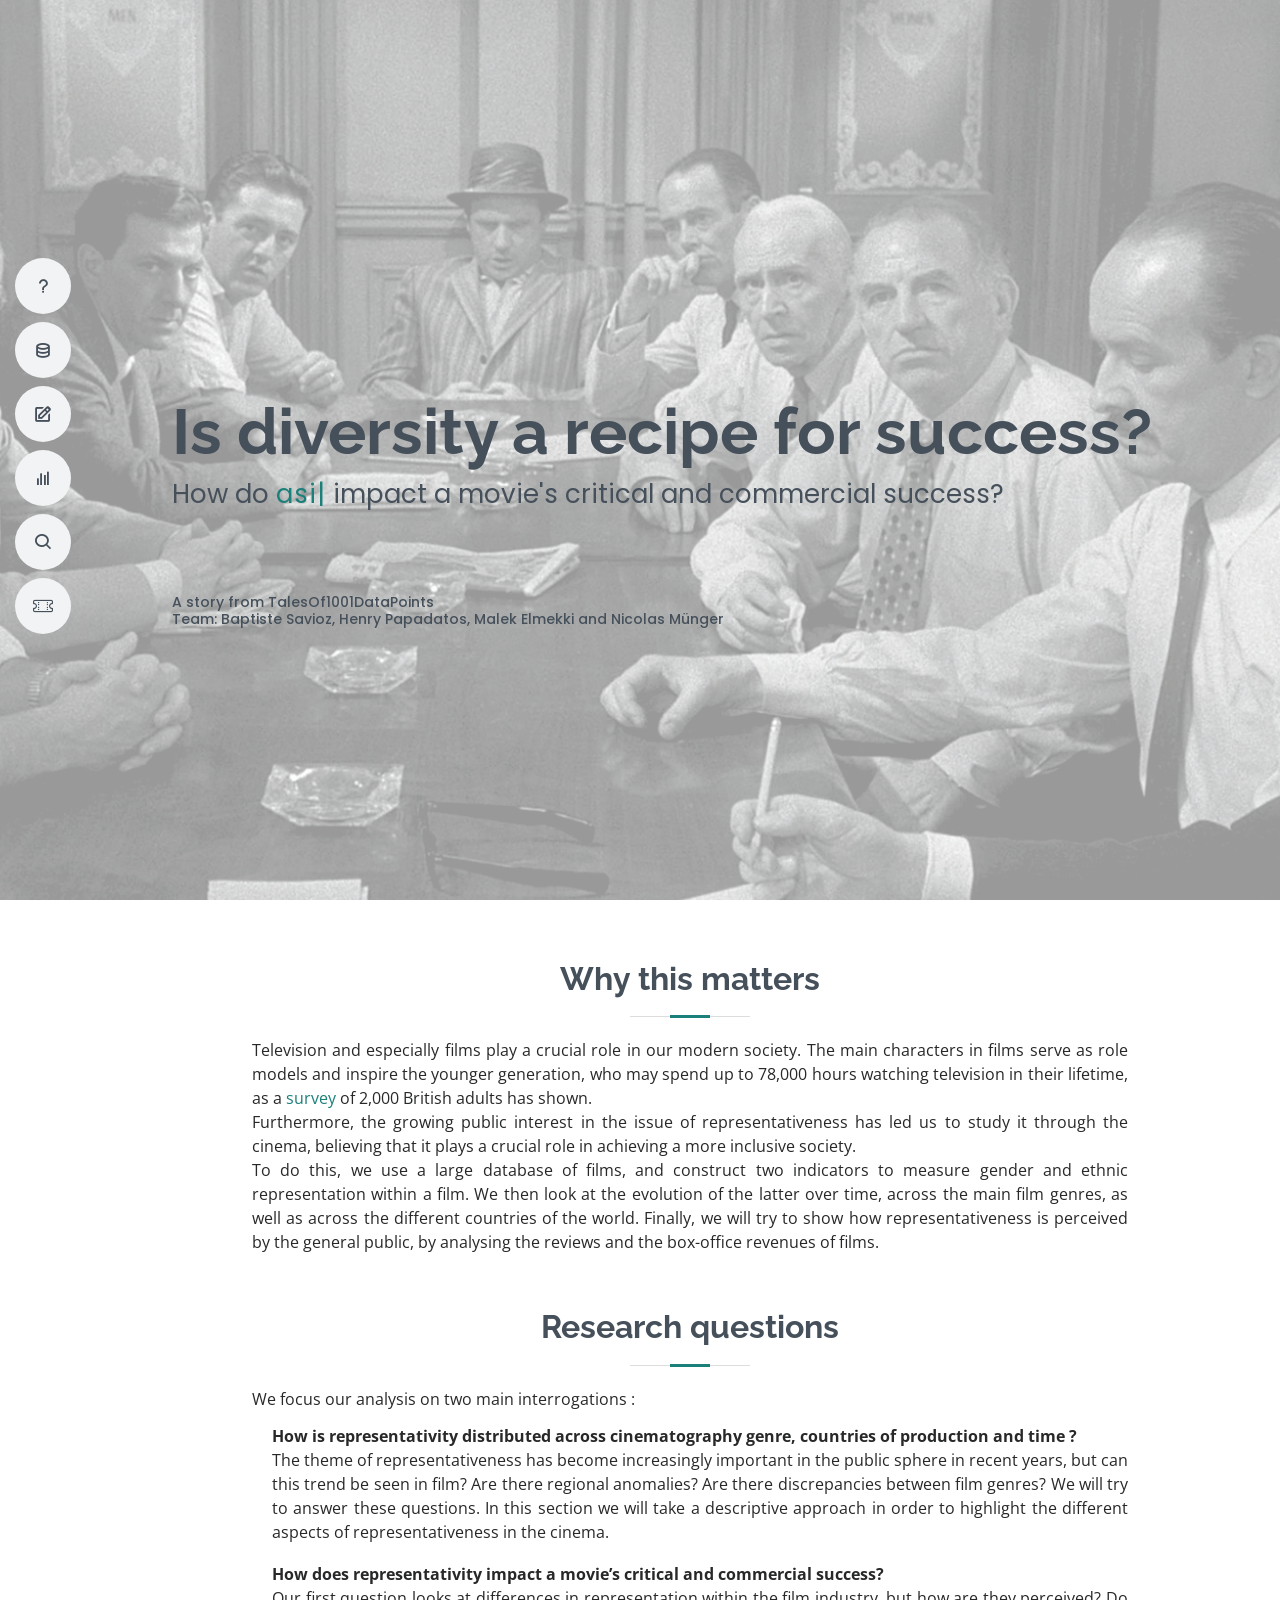
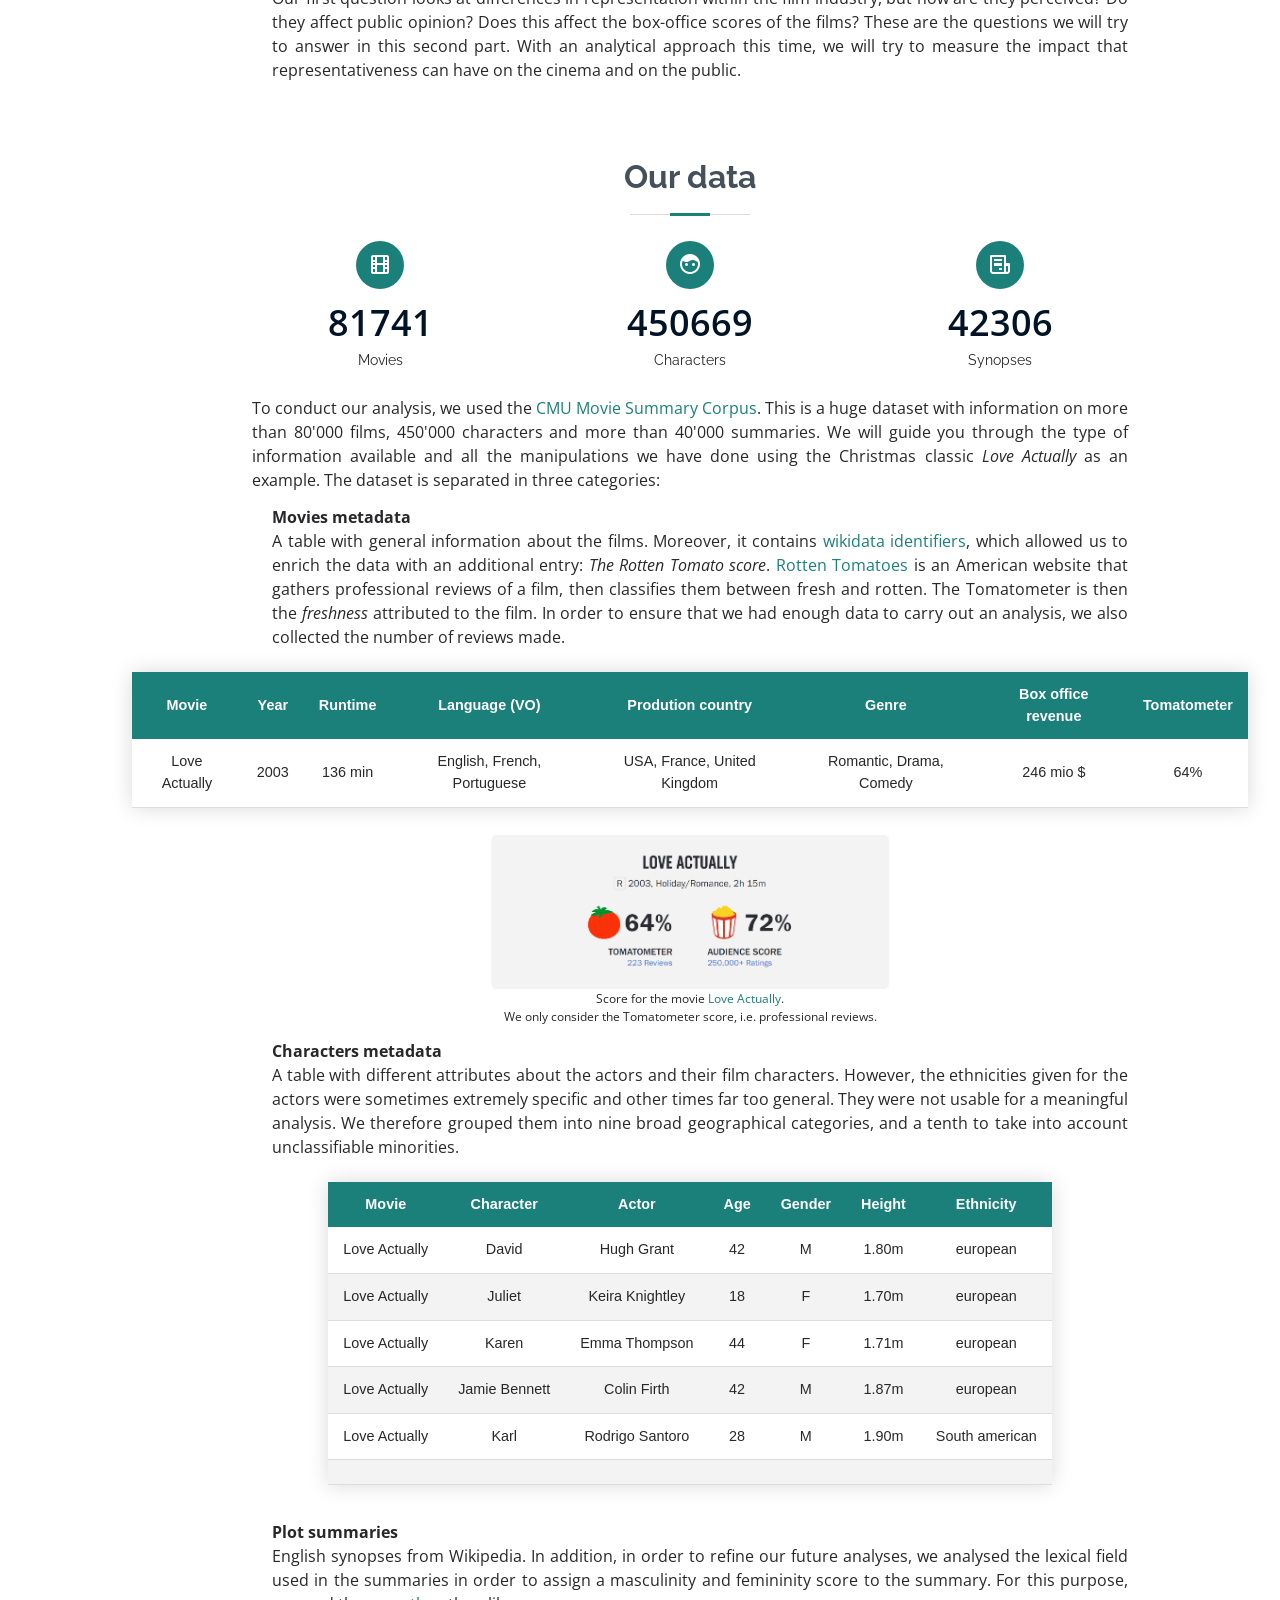
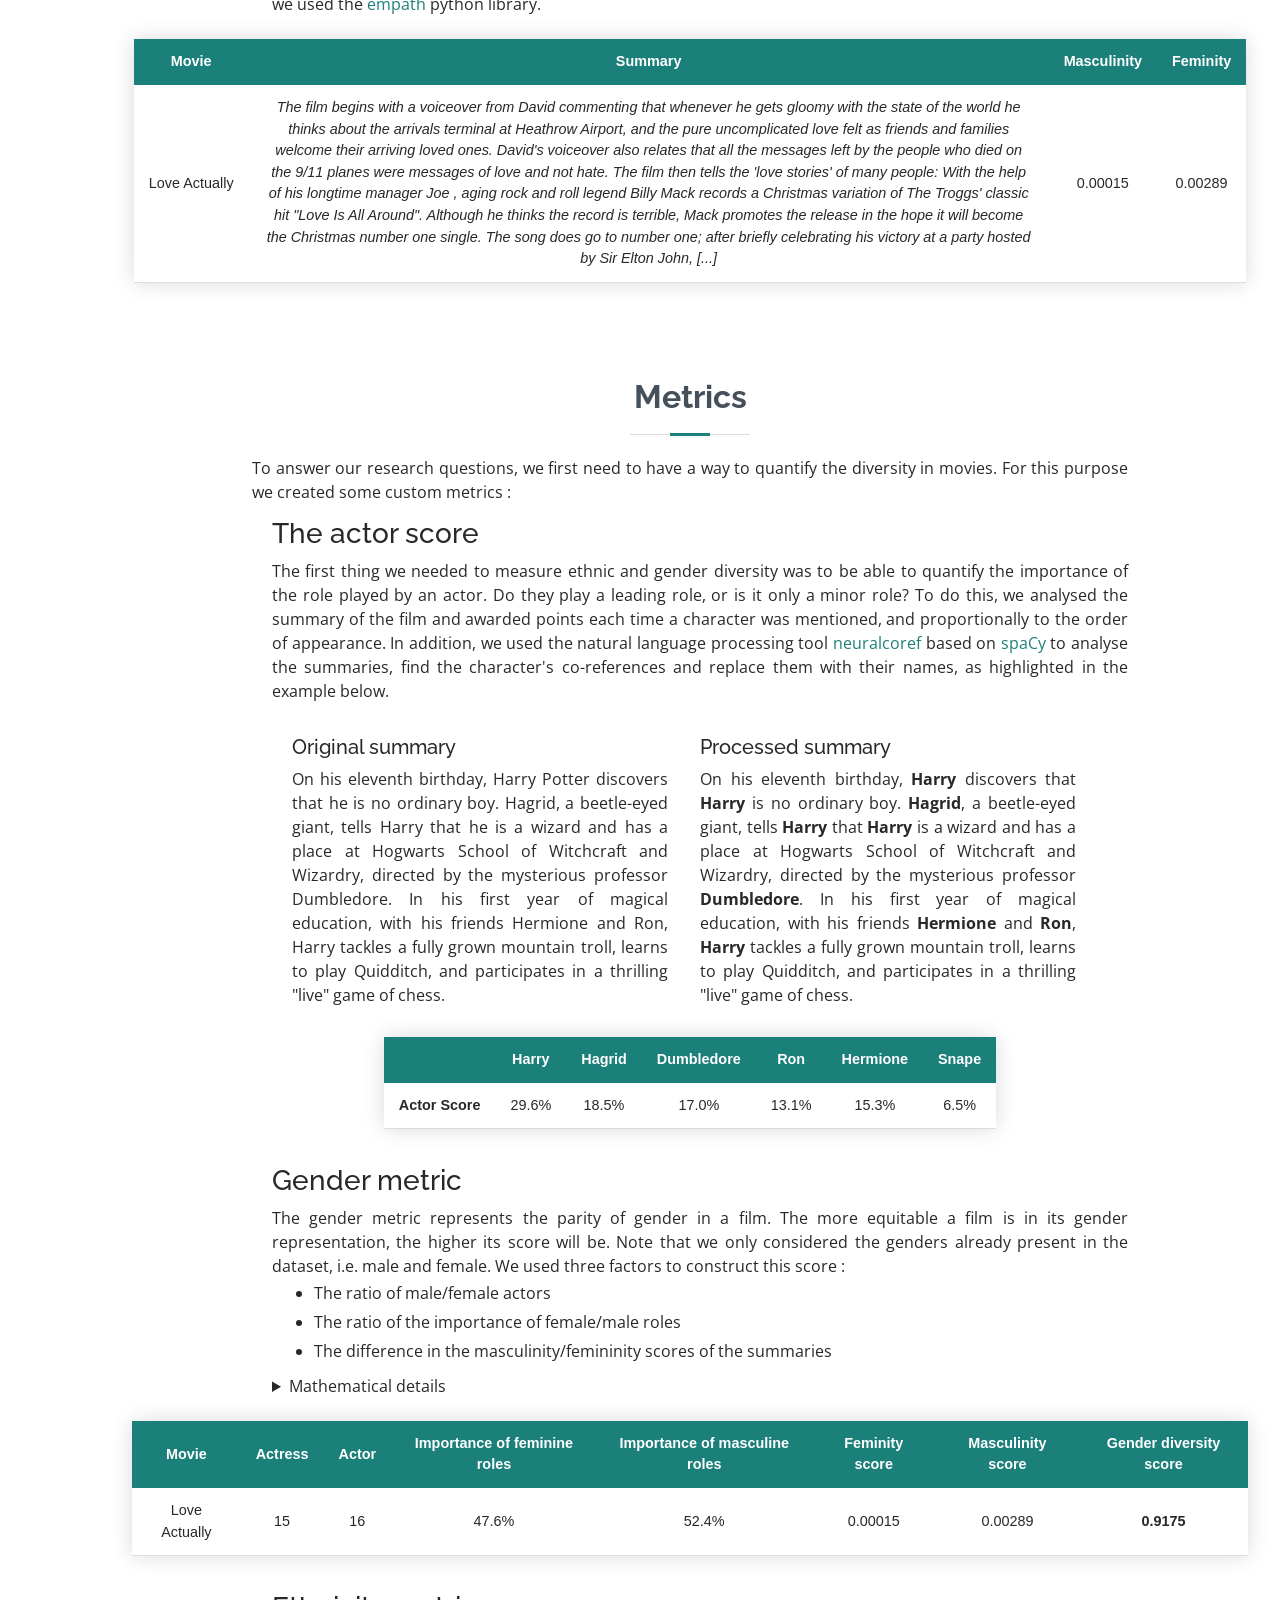
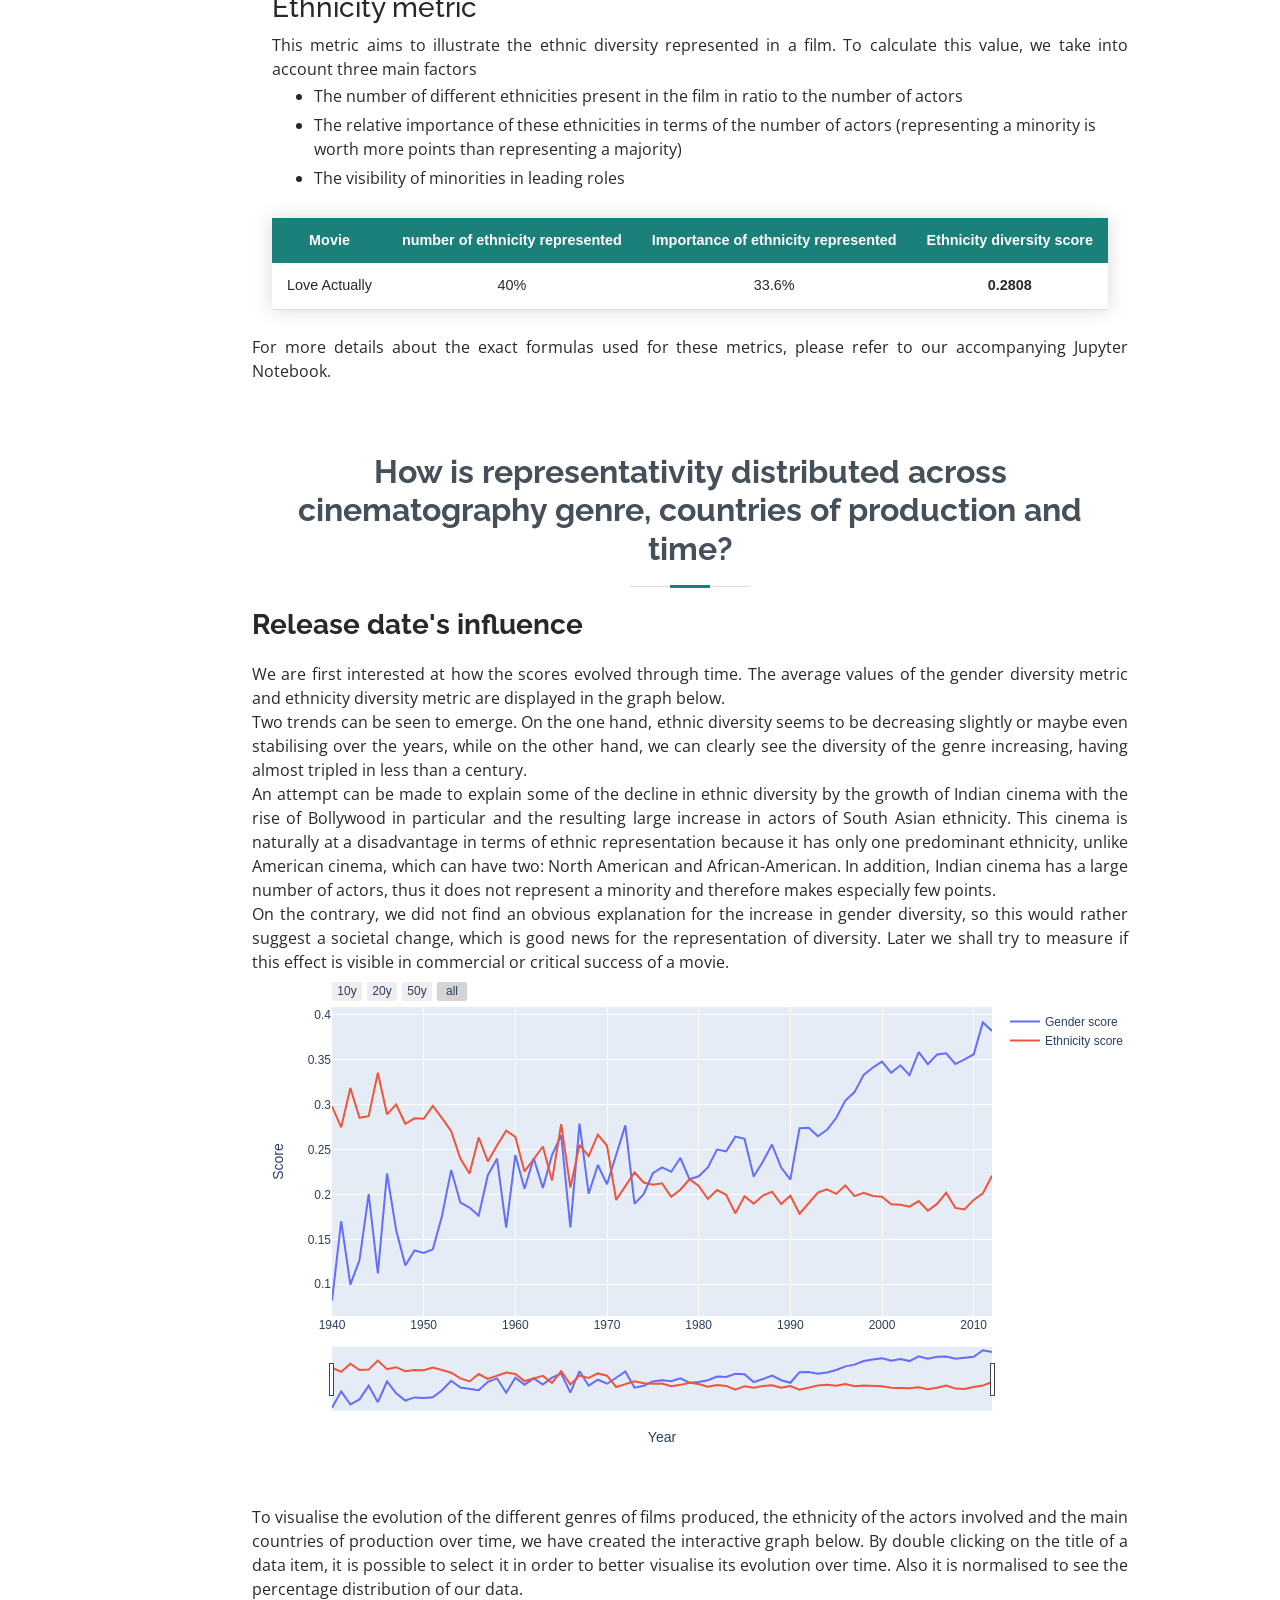
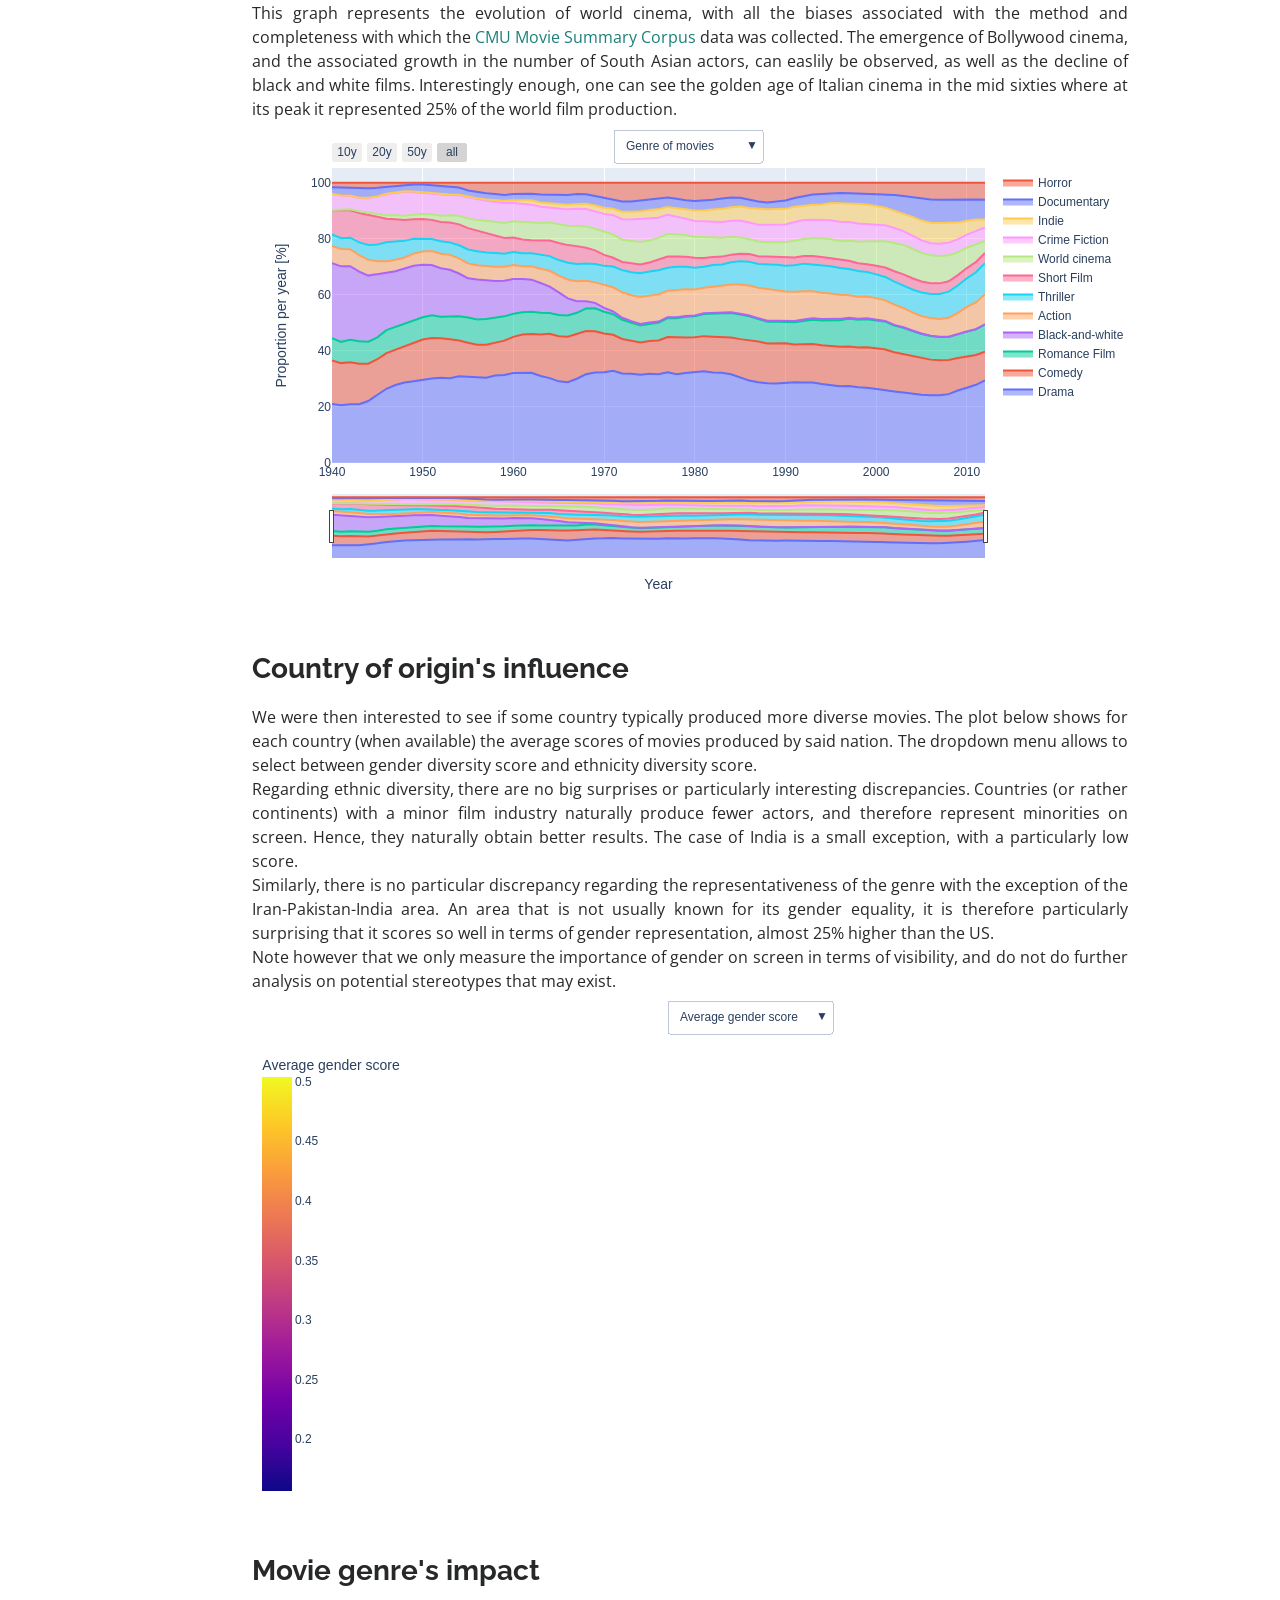
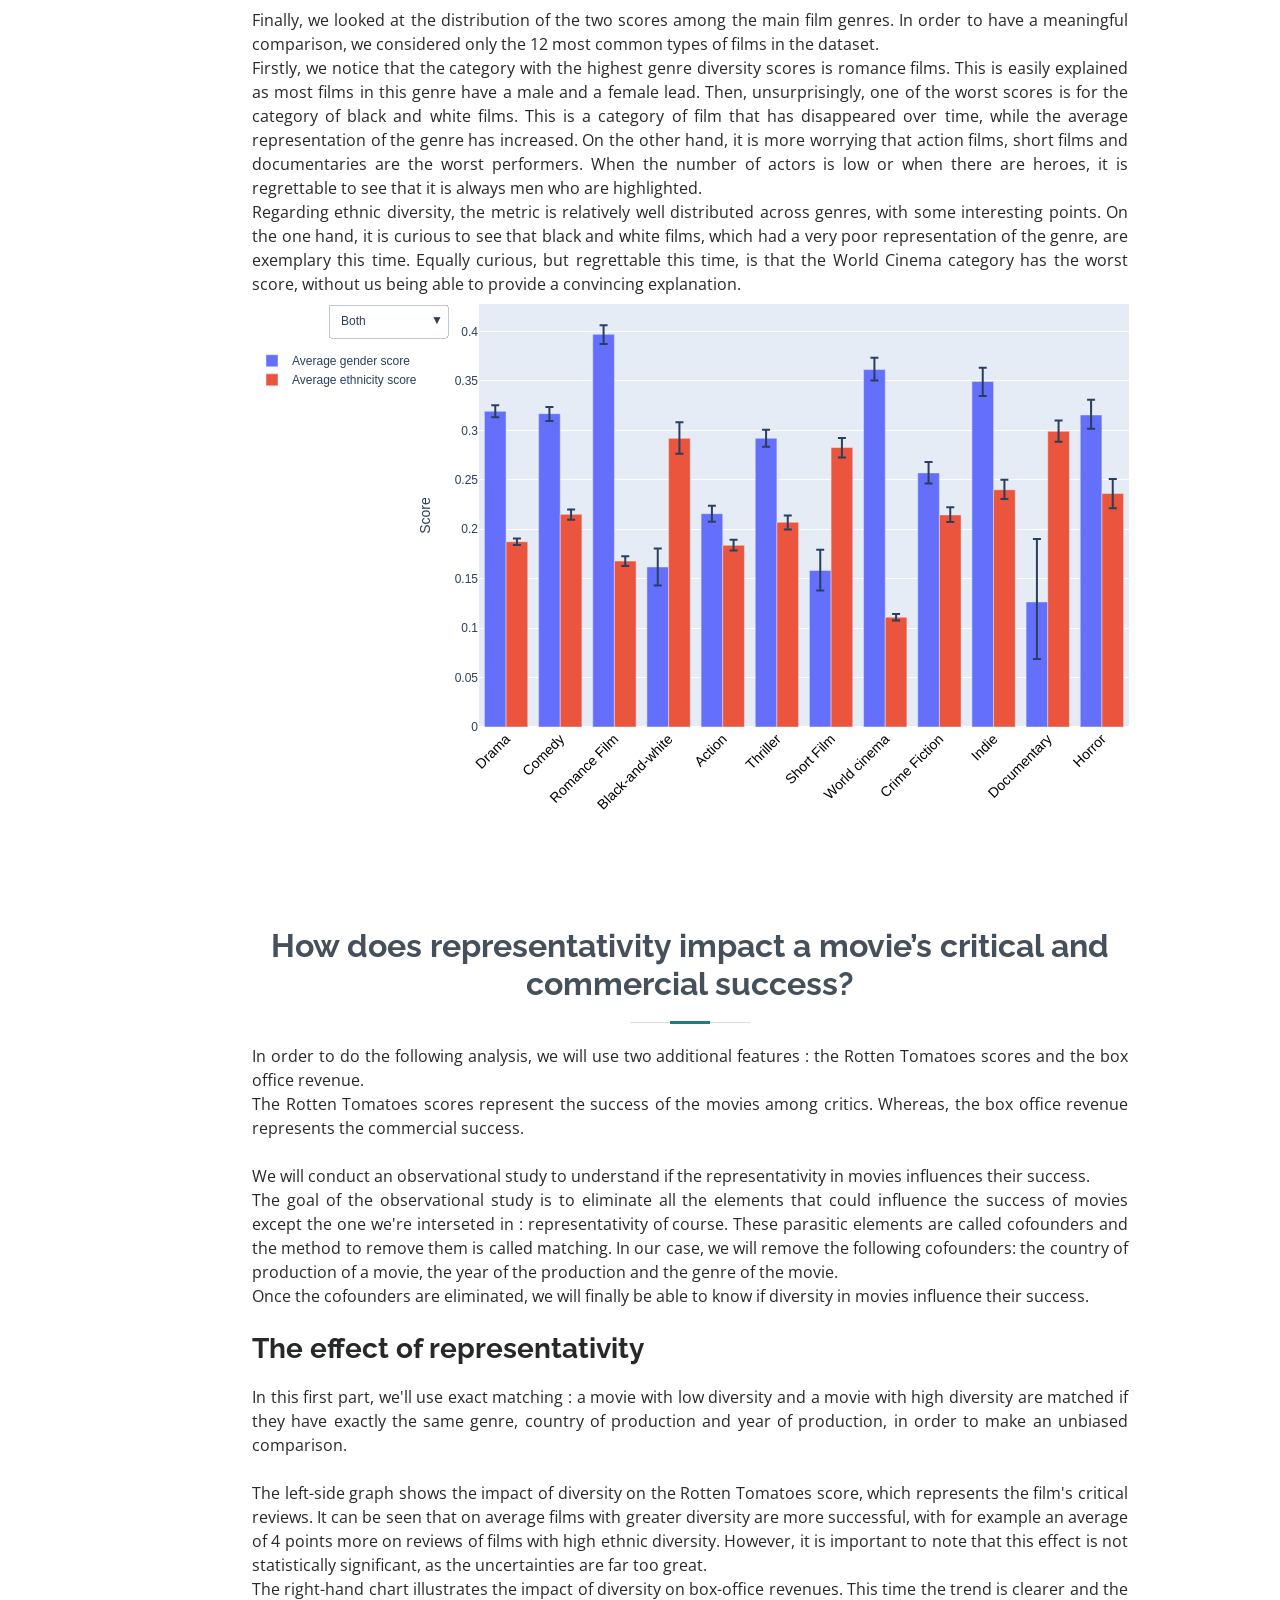
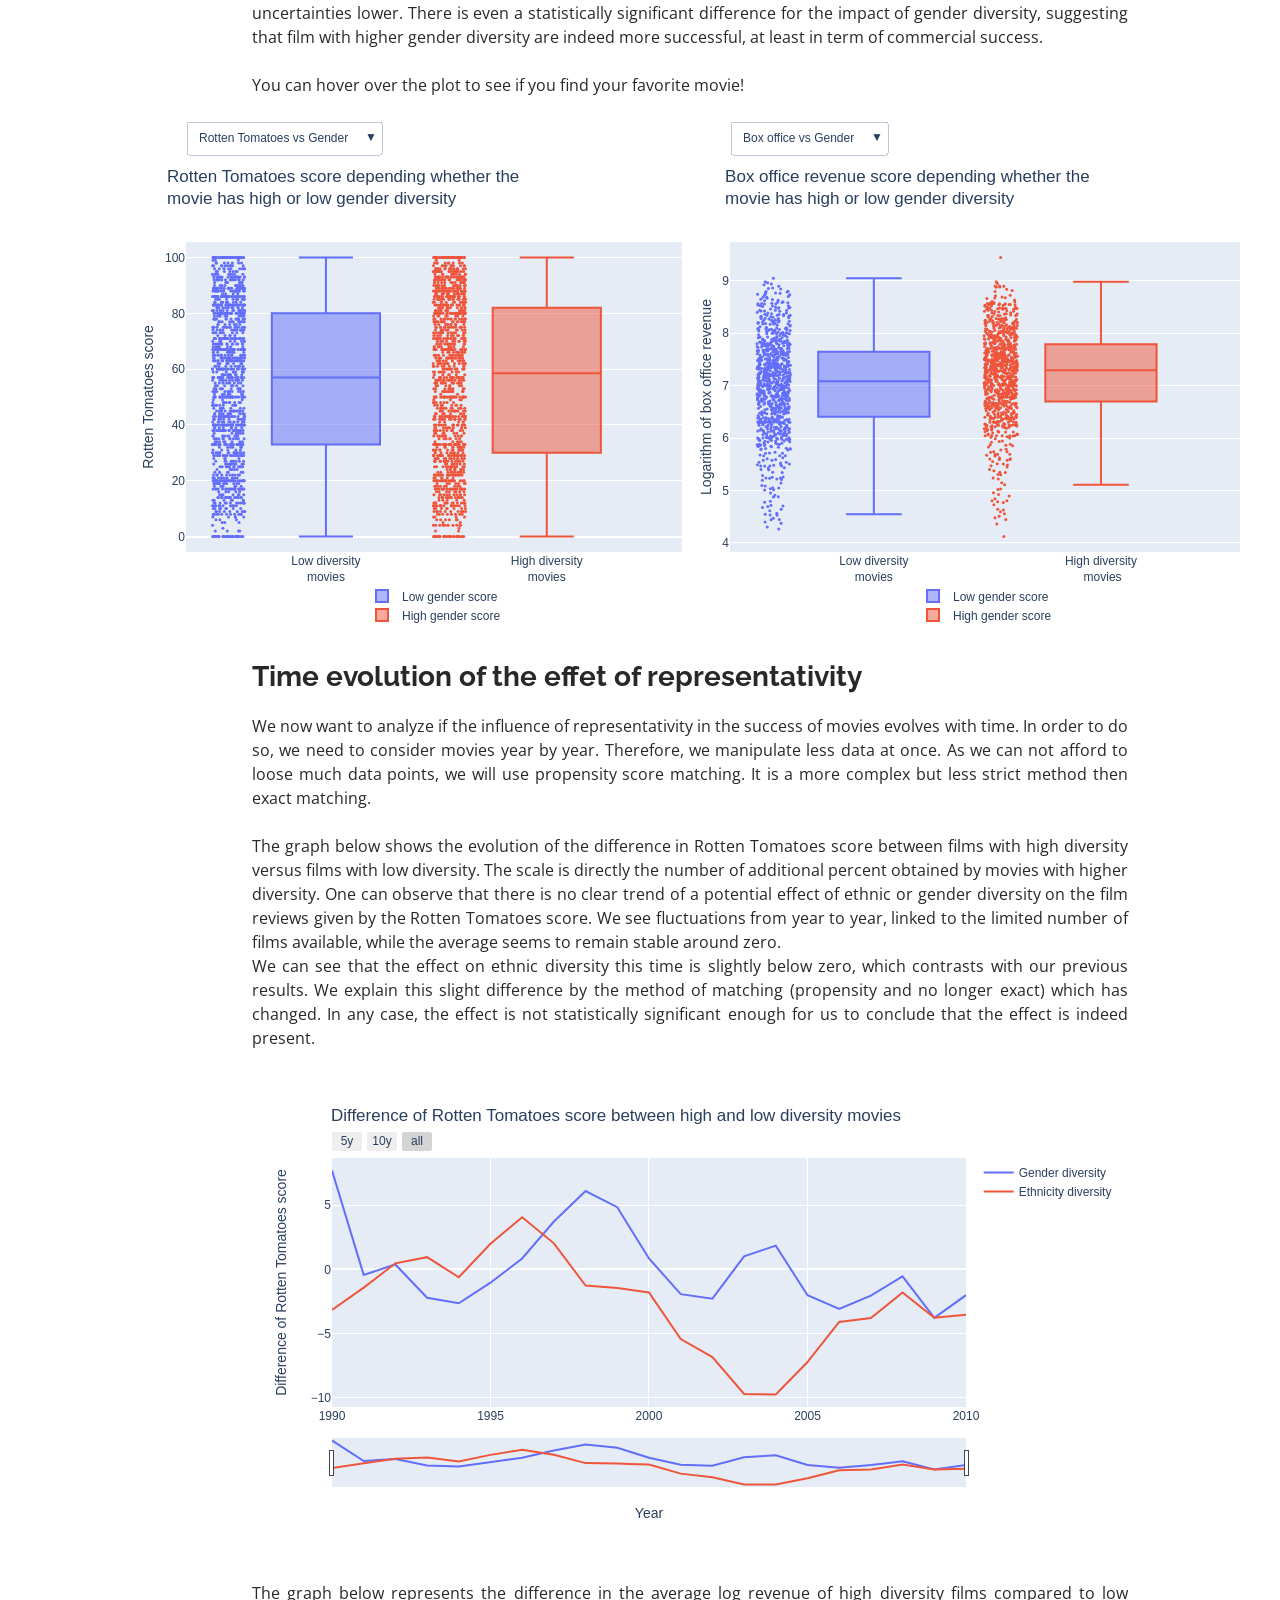
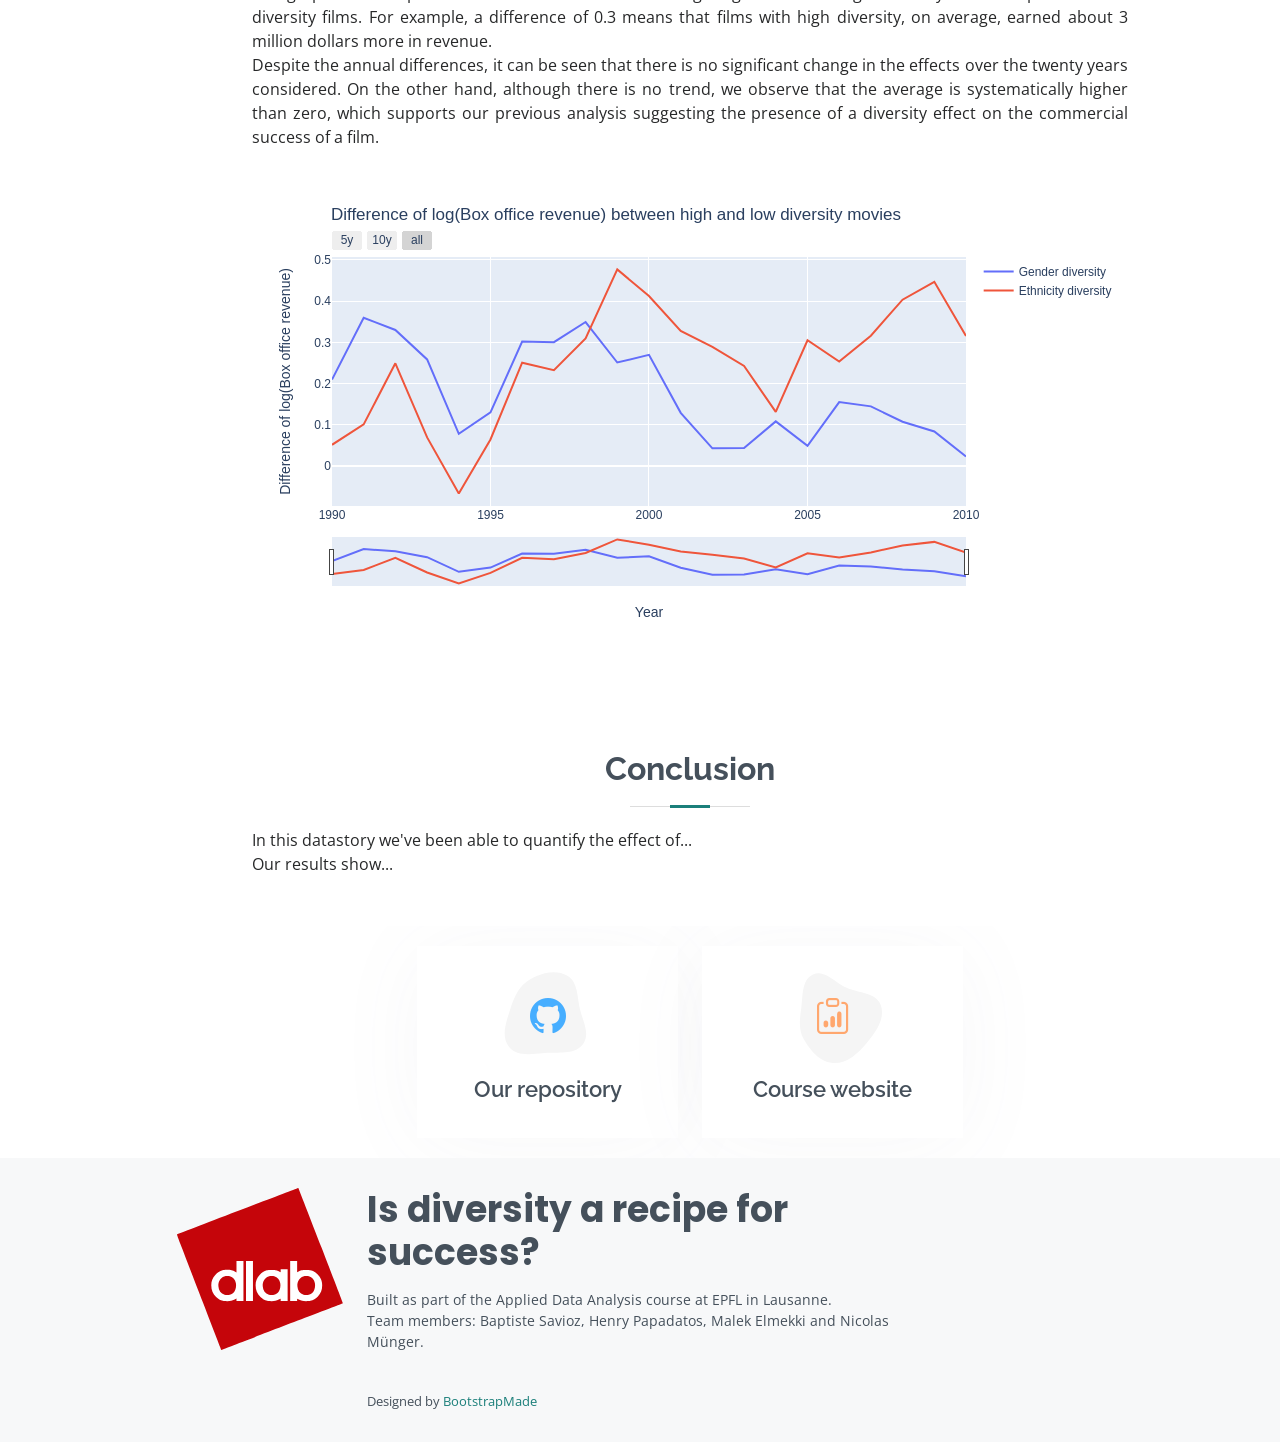
==== index.html @ d25e8241 "mathematical details for gender metric" ====
<!DOCTYPE html>
<html lang="en">

<head>
  <meta charset="utf-8">
  <meta content="width=device-width, initial-scale=1.0" name="viewport">

  <title>Datastory</title>
  <meta content="" name="description">
  <meta content="" name="keywords">

  <!-- Favicons -->
  <link href="assets/img/popcorn.png" rel="icon">
  <link href="assets/img/apple-touch-icon.png" rel="apple-touch-icon">

  <!-- Google Fonts -->
  <link href="https://fonts.googleapis.com/css?family=Open+Sans:300,300i,400,400i,600,600i,700,700i|Raleway:300,300i,400,400i,500,500i,600,600i,700,700i|Poppins:300,300i,400,400i,500,500i,600,600i,700,700i" rel="stylesheet">

  <!-- Vendor CSS Files -->
  <link href="assets/vendor/aos/aos.css" rel="stylesheet">
  <link href="assets/vendor/bootstrap/css/bootstrap.min.css" rel="stylesheet">
  <link href="assets/vendor/bootstrap-icons/bootstrap-icons.css" rel="stylesheet">
  <link href="assets/vendor/boxicons/css/boxicons.min.css" rel="stylesheet">
  <link href="assets/vendor/glightbox/css/glightbox.min.css" rel="stylesheet">
  <link href="assets/vendor/swiper/swiper-bundle.min.css" rel="stylesheet">

  <!-- Template Main CSS File -->
  <link href="assets/css/style.css" rel="stylesheet">

  <!-- =======================================================
  * Template Name: MyResume - v4.9.2
  * Template URL: https://bootstrapmade.com/free-html-bootstrap-template-my-resume/
  * Author: BootstrapMade.com
  * License: https://bootstrapmade.com/license/
  ======================================================== -->
</head>

<body>

  <!-- ======= Mobile nav toggle button ======= -->
  <!-- <button type="button" class="mobile-nav-toggle d-xl-none"><i class="bi bi-list mobile-nav-toggle"></i></button> -->
  <i class="bi bi-list mobile-nav-toggle d-lg-none"></i>
  <!-- ======= Header ======= -->
  <header id="header" class="d-flex flex-column justify-content-center">

    <nav id="navbar" class="navbar nav-menu">
      <ul>
        <!-- <li><a href="#hero" class="nav-link scrollto active"><i class="bx bx-home"></i> <span>Home</span></a></li> -->
        <li><a href="#problematic" class="nav-link scrollto"><i class="bx bx-question-mark"></i> <span>Problematic</span></a></li>
        <li><a href="#data" class="nav-link scrollto"><i class="bx bx-data"></i> <span>Our data</span></a></li>
        <li><a href="#metric" class="nav-link scrollto"><i class='bx bx-edit'></i> <span>Metrics</span></a></li>
        <li><a href="#metric_distribution" class="nav-link scrollto"><i class='bx bx-bar-chart'></i><span>Representativity distribution</span></a></li>
        <!-- <li><a href="#in_depth" class="nav-link scrollto"><i class='bx bx-bar-chart'></i> <span>In depth analysis</span></a></li> -->
        <!-- <li><a href="#success" class="nav-link scrollto"><i class='bx bx-dollar'></i> <span>Critical/Commercial success</span></a></li> -->
        <li><a href="#observational" class="nav-link scrollto"><i class='bx bx-search'></i> <span>Impact on success</span></a></li>
        <li><a href="#conclusion" class="nav-link scrollto"><i class="bi bi-ticket-perforated"></i> <span>Conclusion</span></a></li>
      </ul>
    </nav><!-- .nav-menu -->

  </header><!-- End Header -->

  <!-- ======= Hero Section ======= -->
  <section id="hero" class="d-flex flex-column justify-content-center">
    <div class="container" data-aos="zoom-in" data-aos-delay="100">
      <p><br> <br> <br></p>
      <h1>Is diversity a recipe for success?</h1>
      <p>How do <span class="typed" data-typed-items="women, asians, europeans, latinos"></span> impact a movie's critical and commercial success? </p>
      <h2>A story from TalesOf1001DataPoints <br> 
        Team: Baptiste Savioz, Henry Papadatos, Malek Elmekki and Nicolas Münger</h2>
      <!-- <div class="social-links">
        <a href="#" class="twitter"><i class="bx bxl-twitter"></i></a>
        <a href="#" class="facebook"><i class="bx bxl-facebook"></i></a>
        <a href="#" class="instagram"><i class="bx bxl-instagram"></i></a>
        <a href="#" class="google-plus"><i class="bx bxl-skype"></i></a>
        <a href="#" class="linkedin"><i class="bx bxl-linkedin"></i></a>
      </div> -->
    </div>
  </section><!-- End Hero -->

  <main id="main">

    <!-- ======= Intro ======= -->
    <section id="problematic" class="maintheme">
      <div class="container" data-aos="fade-up">
        <p><br></p> <!-- insert line break-->
        <div class="section-title">
          <h2>Why this matters</h2>
          <p>
            Television and especially films play a crucial role in our modern society. The main
             characters in films serve as role models and inspire the younger generation, who may
             spend up to 78,000 hours watching television in their lifetime, as a <a href="https://studyfinds.org/survey-the-average-adult-will-watch-more-than-78000-hours-of-tv/">survey</a> of 2,000
             British adults has shown.<br>
             Furthermore, the growing public interest in the issue of representativeness has led us
             to study it through the cinema, believing that it plays a crucial role in achieving a
             more inclusive society.<br>
             To do this, we use a large database of films, and construct two indicators to measure
             gender and ethnic representation within a film. We then look at the evolution of the
             latter over time, across the main film genres, as well as across the different countries
             of the world. Finally, we will try to show how representativeness is perceived by the
             general public, by analysing the reviews and the box-office revenues of films.
          </p>
        </div>
      </div>

      <!-- Start Research questions-->
      <div class="container" data-aos="fade-up">
        <div class="section-title">
          <p><br></p> <!-- insert line break-->
          <h2>Research questions</h2>
          <p>
            We focus our analysis on two main interrogations :
          </p>

          <dl>
            <dt>How is representativity distributed across cinematography genre, countries of production and time ?</dt>
            <dd>The theme of representativeness has become increasingly important in the public sphere in recent years,
                but can this trend be seen in film? Are there regional anomalies? Are there discrepancies between film 
                genres? We will try to answer these questions. In this section we will take a descriptive approach in 
                order to highlight the different aspects of representativeness in the cinema.</dd>

            <dt>How does representativity impact a movie’s critical and commercial success?</dt>
            <dd>Our first question looks at differences in representation within the film industry, but how are they perceived?
                Do they affect public opinion? Does this affect the box-office scores of the films? These are the questions we
                will try to answer in this second part. With an analytical approach this time, we will try to measure the impact
                that representativeness can have on the cinema and on the public.</dd>
          </dl>

        </div>
      </div>
       <!-- End Research questions-->

    </section><!-- End Intro Section -->


    <!-- ======= Data Section ======= -->
    <section id="data" class="maintheme">
      <div class="container" data-aos="fade-up">

        <div class="section-title">
          <h2>Our data</h2>

          
          <div class="container" data-aos="fade-up">
            <div class="row">
  
              <div class="col-sm-1">
                  <p></p>
              </div>
              
              <div class="col">
                <div class="count-box">
                  <i class='bx bx-film'></i>
                  <span data-purecounter-start="0" data-purecounter-end="81741" data-purecounter-duration="1" class="purecounter"></span>
                  <p>Movies</p>
                </div>
              </div>

              <div class="col">
                <div class="count-box">
                  <i class='bx bxs-face'></i>
                  <span data-purecounter-start="0" data-purecounter-end="450669" data-purecounter-duration="1" class="purecounter"></span>
                  <p>Characters</p>
                </div>
              </div>
    
              
    
              
              <div class="col">
                <div class="count-box">
                  <i class='bx bx-receipt'></i>
                  <span data-purecounter-start="0" data-purecounter-end="42306" data-purecounter-duration="1" class="purecounter"></span>
                  <p>Synopses</p>
                </div>
              </div>
              
              <div class="col-sm-1">
                  <p></p>
              </div>
            </div>
          </div>


          <p>          
            To conduct our analysis, we used the <a href="https://www.cs.cmu.edu/~ark/personas/">CMU Movie Summary Corpus</a>.
            This is a huge dataset with information on more than 80'000 films, 450'000 characters and more than 40'000 summaries.
            We will guide you through the type of information available and all the manipulations we have done using the Christmas
            classic <i>Love Actually</i> as an example. The dataset is separated in three categories:
          </p>

          <dl>
            <dt>Movies metadata</dt>
            <dd>
              A table with general information about the films. Moreover, it contains <a href="https://www.wikidata.org/wiki/Q190588">wikidata identifiers</a>, which allowed us to 
              enrich the data with an additional entry: <i>The Rotten Tomato score</i>. <a href="https://www.rottentomatoes.com/">Rotten Tomatoes</a> is an American website that gathers
              professional reviews of a film, then classifies them between fresh and rotten. The Tomatometer is then the <i>freshness</i>
              attributed to the film. In order to ensure that we had enough data to carry out an analysis, we also collected the
              number of reviews made.
            </dd>
          </dl> 

          <table class="styled-table">
            <thead>
                <tr>
                    <th>Movie</th>
                    <th>Year</th>
                    <th>Runtime</th>
                    <th>Language (VO)</th>
                    <th>Prodution country</th>
                    <th>Genre</th>
                    <th>Box office revenue</th>
                    <th>Tomatometer</th>
                </tr>
            </thead>
            <tbody>
                <tr>
                    <td>Love Actually</td>
                    <td>2003</td>
                    <td>136 min</td>
                    <td>English, French, Portuguese</td>
                    <td>USA, France, United Kingdom</td>
                    <td>Romantic, Drama, Comedy</td>
                    <td>246 mio $</td>
                    <td>64%</td>
                </tr>
                <!-- and so on... -->
            </tbody>
          </table>

          <div class="col-">
            <img src="assets/img/love_actually_tomato.png" class="img-fluid" alt="" width="400">
            <figcaption>Score for the movie <a href="https://www.rottentomatoes.com/m/love_actually">Love Actually</a>. <br> We only consider the Tomatometer score, i.e. professional reviews.</figcaption>
          </div>

          <dl>
            <dt>Characters metadata</dt>
            <dd>
              A table with different attributes about the actors and their film characters. However, the ethnicities given for the
              actors were sometimes extremely specific and other times far too general. They were not usable for a meaningful 
              analysis. We therefore grouped them into nine broad geographical categories, and a tenth to take into account
              unclassifiable minorities.
            </dd>
          </dl>

          <table class="styled-table">
            <thead>
              <tr>
                <th>Movie</th>
                <th>Character</th>
                <th>Actor</th>
                <th>Age</th>
                <th>Gender</th>
                <th>Height</th>
                <th>Ethnicity</th>
              </tr>
            </thead>
            <tbody>
              <tr>
                <td>Love Actually</td>
                <td>David</td>
                <td>Hugh Grant</td>
                <td>42</td>
                <td>M</td>
                <td>1.80m</td>
                <td>european</td>
              </tr>
              <tr>
                <td>Love Actually</td>
                <td>Juliet</td>
                <td>Keira Knightley</td>
                <td>18</td>
                <td>F</td>
                <td>1.70m</td>
                <td>european</td>
              </tr>
              <tr>
                <td>Love Actually</td>
                <td>Karen</td>
                <td>Emma Thompson</td>
                <td>44</td>
                <td>F</td>
                <td>1.71m</td>
                <td>european</td>
              </tr>
              <tr>
                <td>Love Actually</td>
                <td>Jamie Bennett</td>
                <td>Colin Firth</td>
                <td>42</td>
                <td>M</td>
                <td>1.87m</td>
                <td>european</td>
              </tr>
              <tr>
                <td>Love Actually</td>
                <td>Karl</td>
                <td>Rodrigo Santoro</td>
                <td>28</td>
                <td>M</td>
                <td>1.90m</td>
                <td>South american</td>
              </tr>
              <tr>
                <td></td>
                <td></td>
                <td></td>
                <td></td>
                <td></td>
                <td></td>
                <td></td>
              </tr>
                <!-- and so on... -->
            </tbody>
          </table>

          <dl>
            <dt>Plot summaries</dt>
            <dd>
              English synopses from Wikipedia. In addition, in order to refine our future analyses, we analysed the lexical
              field used in the summaries in order to assign a masculinity and femininity score to the summary. For this purpose,
              we used the <a href="https://libraries.io/pypi/empath">empath</a> python library.</dd>
          </dl>
          
          <table class="styled-table">
            <thead>
                <tr>
                  <th>Movie</th>  
                  <th>Summary</th>
                  <th>Masculinity</th>
                  <th>Feminity</th>
                </tr>
            </thead>
            <tbody>
                <tr>
                    <td>Love Actually</td>
                    <td><i>The film begins with a voiceover from David  commenting that whenever he gets gloomy with the state of the
                      world he thinks about the arrivals terminal at Heathrow Airport, and the pure uncomplicated love felt as friends
                      and families welcome their arriving loved ones. David's voiceover also relates that all the messages left by the
                      people who died on the 9/11 planes were messages of love and not hate. The film then tells the 'love stories' of
                      many people:  With the help of his longtime manager Joe , aging rock and roll legend Billy Mack  records a Christmas 
                      variation of The Troggs' classic hit "Love Is All Around". Although he thinks the record is terrible, Mack promotes
                      the release in the hope it will become the Christmas number one single. The song does go to number one; after
                      briefly celebrating his victory at a party hosted by Sir Elton John, [...]</i></td>
                    <td>0.00015</td>
                    <td>0.00289</td>
                </tr>
                <!-- and so on... -->
            </tbody>
          </table>

          <!-- <div class="col-">  
            <iframe id="serviceFrameSend" scrolling="no" style="border:none;" seamless="seamless" src="assets/plots/testplotly.html" height="525" width="800"></iframe>
          </div>

          <div class="col-">  
            <iframe id="igraph" scrolling="no" style="border:none;" seamless="seamless" src="https://plotly.com/~chris/1638.embed" height="525" width="100%"></iframe>
          </div> -->

          
          

        </div>
      </div>
    </section><!-- End Conclusion Section -->

    

     <!-- ======= Metric Section ======= -->
     <section id="metric" class="maintheme">
      <div class="container" data-aos="fade-up">

        <div class="section-title">
          <h2>Metrics</h2>
          <p>To answer our research questions, we first need to have a way to quantify the 
            diversity in movies. For this purpose we created some custom metrics :
          </p>

          <dl>
            <dt><h3>
              The actor score
            </h3></dt>

            <dd>
              The first thing we needed to measure ethnic and gender diversity was to be able to quantify the importance
              of the role played by an actor. Do they play a leading role, or is it only a minor role? To do this, we
              analysed the summary of the film and awarded points each time a character was mentioned, and proportionally 
              to the order of appearance. In addition, we used the natural language processing tool <a href="https://spacy.io/universe/project/neuralcoref">neuralcoref</a>
               based on <a href="https://spacy.io">spaCy</a> to analyse the summaries, find the character's
              co-references and replace them with their names, as highlighted in the example below.

              <div style="display: flex; margin-left: 20px; margin-right: 20px; margin-bottom: 2em; margin-top: 2em;">
                <div style="width: 50%; text-align: justify; margin-right: 2em;">
                  <h5>Original summary</h5>
                  On his eleventh birthday, Harry Potter discovers that he is no ordinary boy. Hagrid, a beetle-eyed giant,
                  tells Harry that he is a wizard and has a place at Hogwarts School of Witchcraft and Wizardry, directed by
                  the mysterious professor Dumbledore. In his first year of magical education, with his friends Hermione and
                  Ron, Harry tackles a fully grown mountain troll, learns to play Quidditch, and participates in a thrilling
                  "live" game of chess.
                </div>
                <div style="width: 50%; text-align: justify; margin-right: 2em;">
                  <h5>Processed summary</h5>
                  On his eleventh birthday, <b>Harry</b> discovers that <b>Harry</b> is no ordinary boy. <b>Hagrid</b>, a beetle-eyed giant,
                  tells <b>Harry</b>  that <b>Harry</b> is a wizard and has a place at Hogwarts School of Witchcraft and Wizardry, directed by
                  the mysterious professor <b>Dumbledore</b>. In his first year of magical education, with his friends <b>Hermione</b> and
                  <b>Ron</b>, <b>Harry</b> tackles a fully grown mountain troll, learns to play Quidditch, and participates in a thrilling
                  "live" game of chess.
                </div>
              </div>
            </dd>
          </dl>

          <table class="styled-table">
            <thead>
                <tr>
                    <th></th>
                    <th>Harry</th>
                    <th>Hagrid</th>
                    <th>Dumbledore</th>
                    <th>Ron</th>
                    <th>Hermione</th>
                    <th>Snape</th>
                </tr>
            </thead>
            <tbody>
                <tr>
                    <td><b> Actor Score</b></td>
                    <td>29.6%</td>
                    <td>18.5%</td>
                    <td>17.0%</td>
                    <td>13.1%</td>
                    <td>15.3%</td>
                    <td>6.5%</td>
                </tr>
                <!-- and so on... -->
            </tbody>
          </table>


          <dl>
            <dt><h3>Gender metric</h3></dt>
            <dd>The gender metric represents the parity of gender in a film. The more equitable a film is in its gender
              representation, the higher its score will be.  Note that we only considered the genders already present in
              the dataset, i.e. male and female. We used three factors to construct this score :
              <ul>
                <li>The ratio of male/female actors</li>
                <li>The ratio of the importance of female/male roles</li>
                <li>The difference in the masculinity/femininity scores of the summaries</li>
              </ul>  
            </dd>
            <details>
              <summary>Mathematical details</summary>
              <p>
                g &#8712; [0,1] : the gender score asociated to a movie i <br>
                <br>
                Number of male actor in movie i : m<sub>i</sub>  <br>
                Number of female actress in movie i : f<sub>i</sub>  <br>
                Ratio of female vs total number of actor in movie i : r<sub>i</sub> &#8712; [0,1]   <br> 
                <br> 
                Cummulated importance of male actor in movie i : mp<sub>i</sub>  <br> 
                Cummulated importance of female actress in movie i : fp<sub>i</sub>  <br>   
                Ratio of cumulated importance of female actress vs total roles importance rp<sub>i</sub>  <br> 
                <br> 
                Masculinity of speech in summary of movie i : ms<sub>i</sub>  <br> 
                Feminility of speech in summary of movie i : fs<sub>i</sub>   <br> 
                <br> 
                r<sub>i</sub> &#8712; [0,1] : maximum gender diversity is at 0.5  <br> 
                (1 - 2 &#8729; r<sub>i</sub>) &#8712;[-1,1] : maximum gender diversity is at 0   <br> 
                |(1 - 2 &#8729; r<sub>i</sub>)| &#8712; [0,1] : maximum gender diversity is at 0  <br> 
                1 - |(1 - 2 &#8729; r<sub>i</sub>)| &#8712; [0,1] : maximum gender diversity is at 1  <br> 
                This part pounder gender score by proportion of gender represented  <br> 
                <br> 
                rp<sub>i</sub> &#8712; [0,1] : maximum gender diversity is at 0.5  /  <br> 
                (1 - 2 &#8729; rp<sub>i</sub>) &#8712; [-1,1] : maximum gender diversity is at 0  /   <br> 
                |(1 - 2 &#8729; rp<sub>i</sub>)| &#8712; [0,1] : maximum gender diversity is at 0  \ /    <br> 
                1 - |(1 - 2 &#8729; rp<sub>i</sub>)| &#8712; [0,1] : maximum gender diversity is at 1 /\   <br> 
                This part pounder gender score by relative importance of the role they play <br> 
                <br> 
                fs<sub>i</sub> - ms<sub>i</sub> : maximum diversity is at 0 /  <br> 
                |fs<sub>i</sub> - ms<sub>i</sub>| : maximum diversity is at 0 \/   <br> 
                1 - |fs<sub>i</sub> - ms<sub>i</sub>| : maximum diversity is at 1 /\   <br> 
                This part pounder gender score by the empath score of the summary<br> 
                <br> 
                g = (1 - |(1 - 2 &#8729; r<sub>i</sub>)|)  &#8729; (1 - |(1 - 2 &#8729; rp<sub>i</sub>)|)  &#8729; (1 - |fs<sub>i</sub> - ms<sub>i</sub>|)  <br> 
              </p>
            </details>
          </dl>
            <table class="styled-table">
              <thead>
                  <tr>
                      <th>Movie</th>
                      <th>Actress</th>
                      <th>Actor</th>
                      <th>Importance of feminine roles</th>
                      <th>Importance of masculine roles</th>
                      <th>Feminity score</th>
                      <th>Masculinity score</th>
                      <th>Gender diversity score</th>
                  </tr>
              </thead>
              <tbody>
                  <tr>
                      <td>Love Actually</td>
                      <td>15</td>
                      <td>16</td>
                      <td>47.6%</td>
                      <td>52.4%</td>
                      <td>0.00015</td>
                      <td>0.00289</td>
                      <td><b>0.9175</b></td>
                  </tr>
                  <!-- and so on... -->
              </tbody>
            </table>

          <dl>
            <dt><h3>Ethnicity metric</h3></dt>
            <dd>This metric aims to illustrate the ethnic diversity represented in a film. To calculate this value, we take into
              account three main factors <br>
            <ul>
              <li>The number of different ethnicities present in the film in ratio to the number of actors</li>
              <li>The relative importance of these ethnicities in terms of the number of actors (representing a minority is worth more points than representing a majority)</li>
              <li>The visibility of minorities in leading roles</li>
            </ul>   
            </dd>  
          </dl>


          <table class="styled-table">
            <thead>
                <tr>
                  <th>Movie</th>  
                  <th>number of ethnicity represented</th>
                  <th>Importance of ethnicity represented</th>
                  <th>Ethnicity diversity score</th>
                </tr>
            </thead>
            <tbody>
                <tr>
                    <td>Love Actually</td>
                    <td>40%</td>
                    <td>33.6%</td>
                    <td><b>0.2808</b></td>
                </tr>
                <!-- and so on... -->
            </tbody>
          </table>

          <p>For more details about the exact formulas used for these metrics, please refer to our accompanying Jupyter Notebook.</p>
        
        </div>
      </div>
    </section><!-- End Metric Section -->


     <!-- ======= Metric distriubtion analysis Section ======= -->
     <section id="metric_distribution" class="maintheme">
      <div class="container" data-aos="fade-up">

        <div class="section-title">
          <h2>How is representativity distributed across cinematography genre, countries of production and time?</h2>
          <h4>Release date's influence</h4>
          <p>
            We are first interested at how the scores evolved through time. The average values of the gender diversity metric and ethnicity
            diversity metric are displayed in the graph below.<br> Two trends can be seen to emerge. On the one hand, ethnic diversity
            seems to be decreasing slightly or maybe even stabilising over the years, while on the other hand, we can clearly see
            the diversity of the genre increasing, having almost tripled in less than a century.<br> An attempt can be made to explain
            some of the decline in ethnic diversity by the growth of Indian cinema with the rise of Bollywood in particular and the
            resulting large increase in actors of South Asian ethnicity. This cinema is naturally at a disadvantage in terms of
            ethnic representation because it has only one predominant ethnicity, unlike American cinema, which can have two: North
            American and African-American. In addition, Indian cinema has a large number of actors, thus it does not represent a
            minority and therefore makes especially few points.<br>
            On the contrary, we did not find an obvious explanation for the increase in gender diversity, so this would rather
            suggest a societal change, which is good news for the representation of diversity. Later we shall try to measure
            if this effect is visible in commercial or critical success of a movie.
          </p>

          <div class="col-">  
              <iframe id="serviceFrameSend" scrolling="no" style="border:none;" seamless="seamless" src="assets/plots/temporal_evolution.html" height="525" width="80%"></iframe>
          </div>

          <p>
            To visualise the evolution of the different genres of films produced, the ethnicity of the actors involved and the main countries
            of production over time, we have created the interactive graph below. By double clicking on the title of a data item, it is
            possible to select it in order to better visualise its evolution over time. Also it is normalised to see the percentage
            distribution of our data. <br> This graph represents the evolution of world cinema, with all the biases associated with the method and
            completeness with which the <a href="https://www.cs.cmu.edu/~ark/personas/">CMU Movie Summary Corpus</a> data was collected. The
            emergence of Bollywood cinema, and the associated growth in the number of South Asian actors, can easlily be observed, as well as
            the decline of black and white films. Interestingly enough, one can see the golden age of Italian cinema in the mid sixties where at
            its peak it represented 25% of the world film production. 
          </p>

          <div class="col-">  
            <iframe id="serviceFrameSend" scrolling="no" style="border:none;" seamless="seamless" src="assets/plots/yearly_categorical.html" height="525" width="80%"></iframe>
          </div>
          

          <div class="section-title">
            <h4>Country of origin's influence</h4>
            <p> 
              We were then interested to see if some country typically produced more diverse movies. The plot below shows
              for each country (when available) the average scores of movies produced by said nation. The dropdown menu allows
              to select between gender diversity score and ethnicity diversity score.<br>
              Regarding ethnic diversity, there are no big surprises or particularly interesting discrepancies. Countries
              (or rather continents) with a minor film industry naturally produce fewer actors, and therefore represent minorities
              on screen. Hence, they naturally obtain better results. The case of India is a small exception, with a particularly
              low score.<br> 
              Similarly, there is no particular discrepancy regarding the representativeness of the genre with the exception of
              the Iran-Pakistan-India area. An area that is not usually known for its gender equality, it is therefore particularly
              surprising that it scores so well in terms of gender representation, almost 25% higher than the US. <br>
              Note however that we only measure the importance of gender on screen in terms of visibility, and do not do further analysis 
              on potential stereotypes that may exist.<br>
            </p>
  
            <div class="col-">  
                <iframe id="serviceFrameSend" scrolling="no" style="border:none;" seamless="seamless" src="assets/plots/world_metric.html" height="525" width="80%"></iframe>
            </div>
          </div>


          <div class="section-title">
            <h4>Movie genre's impact</h4>
            <p> 
              Finally, we looked at the distribution of the two scores among the main film genres. In order to have
              a meaningful comparison, we considered only the 12 most common types of films in the dataset.<br>
              Firstly, we notice that the category with the highest genre diversity scores is romance films. This
              is easily explained as most films in this genre have a male and a female lead. Then, unsurprisingly, one
              of the worst scores is for the category of black and white films. This is a category of film that has
              disappeared over time, while the average representation of the genre has increased.  On the other hand,
              it is more worrying that action films, short films and documentaries are the worst performers. When the
              number of actors is low or when there are heroes, it is regrettable to see that it is always men who are highlighted.<br>
              Regarding ethnic diversity, the metric is relatively well distributed across genres, with some interesting points.
              On the one hand, it is curious to see that black and white films, which had a very poor representation of the
              genre, are exemplary this time. Equally curious, but regrettable this time, is that the World Cinema category
              has the worst score, without us being able to provide a convincing explanation.
            </p>
  
            <div class="col-">  
                <iframe id="serviceFrameSend" scrolling="no" style="border:none;" seamless="seamless" src="assets/plots/movie_genre_distribution.html" height="525" width="80%"></iframe>
            </div>

        </div>
      </div>
    </section><!-- Metric distribution analysis Section -->



  







    <!-- ======= Observational Section ======= -->
    <section id="observational" class="maintheme">
      <div class="container" data-aos="fade-up">

        <div class="section-title">
          <h2>How does representativity impact a movie’s critical and commercial success?</h2>
          <p>
            In order to do the following analysis, we will use two additional features : the Rotten Tomatoes scores and the box office revenue. 
            <br>The Rotten Tomatoes scores represent the success of the movies among critics. Whereas, the box office revenue represents the commercial success.
            <br><br>
            We will conduct an observational study to understand if the representativity in movies influences their success. 
             <br>
            The goal of the observational study is to eliminate all the elements that could influence the success of movies except the one we're interseted in :
            representativity of course. These parasitic elements are called cofounders and the method to remove them is called matching.
            In our case, we will remove the following cofounders: the country of production of a movie, the year of the production and the genre of the movie.
              <br>
            Once the cofounders are eliminated, we will finally be able to know if diversity in movies influence their success. 
          </p>

          <br>

          <h4> The effect of representativity</h4>
          <p>
          In this first part, we'll use exact matching : a movie with low diversity and a movie with high diversity are matched if they have exactly the same genre, 
          country of production and year of production, in order to make an unbiased comparison.
          <br><br>
          The left-side graph shows the impact of diversity on the Rotten Tomatoes score, which represents the film's critical reviews. It can be seen that on average
          films with greater diversity are more successful, with for example an average of 4 points more on reviews of films with high ethnic diversity. However, it 
          is important to note that this effect is not statistically significant, as the uncertainties are far too great.<br>
          The right-hand chart illustrates the impact of diversity on box-office revenues. This time the trend is clearer and the uncertainties lower. There is even
          a statistically significant difference for the impact of gender diversity, suggesting that film with higher gender diversity are indeed more successful,
          at least in term of commercial success. 
          <br><br>

          You can hover over the plot to see if you find your favorite movie!
        </p>

            <div style="display: flex; margin-left: 0px; margin-right: 0px; margin-bottom: 1em; margin-top: 1em;">
              <div style="width: 50%; text-align: justify;">
                <div class="col-">  
                  <iframe id="serviceFrameSend" scrolling="no" style="border:none;" seamless="seamless" src="assets/plots/observational_Rotten_Score.html" height="525" width="100%"></iframe>
                </div>
              </div>
              <div style="width: 50%; text-align: justify;">
                <div class="col-">  
                  <iframe id="serviceFrameSend" scrolling="no" style="border:none;" seamless="seamless" src="assets/plots/observational_Box_office.html" height="525" width="100%"></iframe>
                </div>
              </div>
            </div>

            <h4>Time evolution of the effet of representativity</h4>
            <p>
              We now want to analyze if the influence of representativity in the success of movies evolves with time. In order to do so, we need to consider
              movies year by year. Therefore, we manipulate less data at once. As we can not afford to loose much data points, we will use propensity score
              matching. It is a more complex but less strict method then exact matching.<br>
              <br>
              The graph below shows the evolution of the difference in Rotten Tomatoes score between films with high diversity versus films with low
              diversity. The scale is directly the number of additional percent obtained by movies with higher diversity.
              One can observe that there is no clear trend of a potential effect of ethnic or gender diversity on the film reviews given by the Rotten Tomatoes score.
              We see fluctuations from year to year, linked to the limited number of films available, while the average seems to remain stable
              around zero.<br> We can see that the effect on ethnic diversity this time is slightly below zero, which contrasts with our previous
              results. We explain this slight difference by the method of matching (propensity and no longer exact) which has changed. In any
              case, the effect is not statistically significant enough for us to conclude that the effect is indeed present.<br>
            </p>
            <div class="col-">  
              <iframe id="serviceFrameSend" scrolling="no" style="border:none;" seamless="seamless" src="assets/plots/temporal_obsstudy_rotten.html" height="525" width="80%"></iframe>
            </div>

            <p>
              The graph below represents the difference in the average log revenue of high diversity films compared to low diversity films. For example, a difference
              of 0.3 means that films with high diversity, on average, earned about 3 million dollars more in revenue.<br> 
              Despite the annual differences, it can be seen that there is no significant change in the effects over the twenty years considered. On the other hand,
              although there is no trend, we observe that the average is systematically higher than zero, which supports our previous analysis suggesting the presence
              of a diversity effect on the commercial success of a film.
            </p>
            <div class="col-">  
              <iframe id="serviceFrameSend" scrolling="no" style="border:none;" seamless="seamless" src="assets/plots/temporal_obsstudy_box.html" height="525" width="80%"></iframe>
            </div>

        </div>

      </div>
    </section><!-- End Obeservational Section -->


    <!-- ======= Block for image Section ======= -->


     <!-- <section id="image_block" class="maintheme">
      <div class="container" data-aos="fade-up">

        <div class="section-title">
          <h2>Just to know how to insert image with text side by side</h2>
          <p>Insert all the plots etc.

            <div style="display: flex; margin-left: 120px; margin-right: 120px; margin-bottom: 2em; margin-top: 2em;">
              <div style="width: 40%;">
                <img src="assets/img/2001_space.png" class="img-fluid" alt="">
              </div>
              <div style="width: 60%; text-align: justify; margin-left: 2em;">
                <h3>Put image and text 1</h3>
                Put image and text example <br>
                BLablablaldaaaaaaaaaaaaa aaaaaaaaadfas dfasjdfhs aldjfhsadfhasf  hdlasdfhsa kdh jfsadjhfalsdhfadjflsdjfadfa
              </div>
            </div>

            <div style="display: flex; margin-left: 120px; margin-right: 120px; margin-bottom: 2em; margin-top: 3em;">
              
              <div style="width: 60%; text-align: justify; margin-right: 2em;">
                <h3>Put image and text 2</h3>
                Put image and text side by side other example <br>
                BLablablaldaaaaaaaaaaaaa aaaaaaaaadfasdfasjdfhs aldjfhsadfhasf  hdlasdfhsa kdhjfsadjhfalsdhfadjflsdjfadfa
              </div>
              <div style="width: 40%;">
                <img src="assets/img/dlab.svg" class="img-fluid" alt="">
              </div>
            </div>

          </p>

        </div>
      </div>
    </section> -->
    
    <!-- Image Section -->





    <!-- ======= Conclusion Section ======= -->
    <section id="conclusion" class="maintheme">
      <div class="container" data-aos="fade-up">

        <div class="section-title">
          <h2>Conclusion</h2>
          <p>In this datastory we've been able to quantify the effect of...<br>
            Our results show...</p>
        </div>
      </div>
    </section><!-- End Conclusion Section -->



    
<!-- ======= Github links ======= -->
<section id="services" class="services">
  <div class="container" data-aos="fade-up">

    <!-- <div class="section-title">
      <h2>Useful links</h2>
    </div> -->

    <div class="row">
      <div class="col-sm  ">
        <br>
      </div>

      <div class="col-sm  " data-aos="zoom-in" data-aos-delay="100">
        <div class="icon-box iconbox-blue">
          <div class="icon">
            <svg width="100" height="100" viewBox="0 0 600 600" xmlns="http://www.w3.org/2000/svg">
              <path stroke="none" stroke-width="0" fill="#f5f5f5" d="M300,521.0016835830174C376.1290562159157,517.8887921683347,466.0731472004068,529.7835943286574,510.70327084640275,468.03025145048787C554.3714126377745,407.6079735673963,508.03601936045806,328.9844924480964,491.2728898941984,256.3432110539036C474.5976632858925,184.082847569629,479.9380746630129,96.60480741107993,416.23090153303,58.64404602377083C348.86323505073057,18.502131276798302,261.93793281208167,40.57373210992963,193.5410806939664,78.93577620505333C130.42746243093433,114.334589627462,98.30271207620316,179.96522072025542,76.75703585869454,249.04625023123273C51.97151888228291,328.5150500222984,13.704378332031375,421.85034740162234,66.52175969318436,486.19268352777647C119.04800174914682,550.1803526380478,217.28368757567262,524.383925680826,300,521.0016835830174"></path>
            </svg>
            <i class="bi bi-github"></i>
          </div>
          <h4><a href="https://github.com/epfl-ada/ada-2022-project-talesof1001datapoints">Our repository</a></h4>
        </div>
      </div>

      <div class="col-sm" data-aos="zoom-in" data-aos-delay="200">
        <div class="icon-box iconbox-orange ">
          <div class="icon">
            <svg width="100" height="100" viewBox="0 0 600 600" xmlns="http://www.w3.org/2000/svg">
              <path stroke="none" stroke-width="0" fill="#f5f5f5" d="M300,582.0697525312426C382.5290701553225,586.8405444964366,449.9789794690241,525.3245884688669,502.5850820975895,461.55621195738473C556.606425686781,396.0723002908107,615.8543463187945,314.28637112970534,586.6730223649479,234.56875336149918C558.9533121215079,158.8439757836574,454.9685369536778,164.00468322053177,381.49747125262974,130.76875717737553C312.15926192815925,99.40240125094834,248.97055460311594,18.661163978235184,179.8680185752513,50.54337015887873C110.5421016452524,82.52863877960104,119.82277516462835,180.83849132639028,109.12597500060166,256.43424936330496C100.08760227029461,320.3096726198365,92.17705696193138,384.0621239912766,124.79988738764834,439.7174275375508C164.83382741302287,508.01625554203684,220.96474134820875,577.5009287672846,300,582.0697525312426"></path>
            </svg>
            <i class="bi bi-clipboard-data"></i>
          </div>
          <h4><a href="https://dlab.epfl.ch/teaching/fall2022/cs401/">Course website</a></h4>
        </div>
      </div>


      <div class="col-sm  ">
        <br>
      </div>

    </div>

  </div>
</section><!-- Links -->








  </main><!-- End #main -->

  <!-- ======= Footer ======= -->
  <footer id="footer">

    <!--- Trying to create other footer, starts here-->
    <div class="container">
      <div class="row">
        <div class="col-md-1">
          
        </div>
        <div class="col-sm-2">
          <img src="assets/img/dlab.svg" class="img-fluid" alt="">
        </div>
        <div class="col-lg-6 pt-4 pt-lg-0 content">
          <h3>Is diversity a recipe for success?</h3>
          <p>
            Built as part of the Applied Data Analysis course at EPFL in Lausanne. </br>
            Team members: Baptiste Savioz, Henry Papadatos, Malek Elmekki and Nicolas Münger.
          </p>
          <div class="credits">
            <!-- All the links in the footer should remain intact. -->
            <!-- You can delete the links only if you purchased the pro version. -->
            <!-- Licensing information: [license-url] -->
            <!-- Purchase the pro version with working PHP/AJAX contact form: https://bootstrapmade.com/free-html-bootstrap-template-my-resume/ -->
            Designed by <a href="https://bootstrapmade.com/">BootstrapMade</a>
          </div>
          
        </div>
      </div>
    </div>
    <!--- Ends here, after, original footer-->

  </footer>
  <!-- End Footer -->

  <div id="preloader"></div>
  <a href="#" class="back-to-top d-flex align-items-center justify-content-center"><i class="bi bi-arrow-up-short"></i></a>

  <!-- Vendor JS Files -->
  <script src="assets/vendor/purecounter/purecounter_vanilla.js"></script>
  <script src="assets/vendor/aos/aos.js"></script>
  <script src="assets/vendor/bootstrap/js/bootstrap.bundle.min.js"></script>
  <script src="assets/vendor/glightbox/js/glightbox.min.js"></script>
  <script src="assets/vendor/isotope-layout/isotope.pkgd.min.js"></script>
  <script src="assets/vendor/swiper/swiper-bundle.min.js"></script>
  <script src="assets/vendor/typed.js/typed.min.js"></script>
  <script src="assets/vendor/waypoints/noframework.waypoints.js"></script>
  <script src="assets/vendor/php-email-form/validate.js"></script>

  <!-- Template Main JS File -->
  <script src="assets/js/main.js"></script>

</body>

</html>
---- assets/css/style.css ----
/**
* Template Name: MyResume - v4.9.2
* Template URL: https://bootstrapmade.com/free-html-bootstrap-template-my-resume/
* Author: BootstrapMade.com
* License: https://bootstrapmade.com/license/
*/

/*--------------------------------------------------------------
# General
--------------------------------------------------------------*/
body {
  font-family: "Open Sans", sans-serif;
  color: #272829;
}

a {
  color: #1B7F7A; /*was #2377c6*/
  text-decoration: none;
}

a:hover {
  color: #1B7F7A; /*was #256097*/
  text-decoration: none;
}

h1,
h2,
h3,
h4,
h5,
h6 {
  font-family: "Raleway", sans-serif;
}

/*--------------------------------------------------------------
# Back to top button
--------------------------------------------------------------*/
.back-to-top {
  position: fixed;
  visibility: hidden;
  opacity: 0;
  right: 15px;
  bottom: 15px;
  z-index: 996;
  background: #1B7F7A; /*was #0563bb*/
  width: 40px;
  height: 40px;
  border-radius: 50px;
  transition: all 0.4s;
}

.back-to-top i {
  font-size: 28px;
  color: #fff;
  line-height: 0;
}

.back-to-top:hover {
  background: #1B7F7A;
  color: #fff;
}

.back-to-top.active {
  visibility: visible;
  opacity: 1;
}

/*--------------------------------------------------------------
# Preloader
--------------------------------------------------------------*/
#preloader {
  position: fixed;
  top: 0;
  left: 0;
  right: 0;
  bottom: 0;
  z-index: 9999;
  overflow: hidden;
  background: #fff;
}

#preloader:before {
  content: "";
  position: fixed;
  top: calc(50% - 30px);
  left: calc(50% - 30px);
  border: 6px solid #1B7F7A;
  border-top-color: #fff;
  border-bottom-color: #fff;
  border-radius: 50%;
  width: 60px;
  height: 60px;
  -webkit-animation: animate-preloader 1s linear infinite;
  animation: animate-preloader 1s linear infinite;
}

@-webkit-keyframes animate-preloader {
  0% {
    transform: rotate(0deg);
  }

  100% {
    transform: rotate(360deg);
  }
}

@keyframes animate-preloader {
  0% {
    transform: rotate(0deg);
  }

  100% {
    transform: rotate(360deg);
  }
}

/*--------------------------------------------------------------
# Disable aos animation delay on mobile devices
--------------------------------------------------------------*/
@media screen and (max-width: 768px) {
  [data-aos-delay] {
    transition-delay: 0 !important;
  }
}

/*--------------------------------------------------------------
# Header
--------------------------------------------------------------*/
#header {
  position: fixed;
  top: 0;
  left: 0;
  bottom: 0;
  z-index: 9997;
  transition: all 0.5s;
  padding: 15px;
  overflow-y: auto;
}

@media (max-width: 991px) {
  #header {
    width: 300px;
    background: #fff;
    border-right: 1px solid #e6e9ec;
    left: -300px;
  }
}

@media (min-width: 991px) {
  #main {
    margin-left: 100px;
  }
}

/*--------------------------------------------------------------
# Navigation Menu
--------------------------------------------------------------*/
/**
* Desktop Navigation 
*/
.nav-menu {
  padding: 0;
  display: block;
}

.nav-menu * {
  margin: 0;
  padding: 0;
  list-style: none;
}

.nav-menu>ul>li {
  position: relative;
  white-space: nowrap;
}

.nav-menu a,
.nav-menu a:focus {
  display: flex;
  align-items: center;
  color: #45505b;
  padding: 10px 18px;
  margin-bottom: 8px;
  transition: 0.3s;
  font-size: 15px;
  border-radius: 50px;
  background: #f2f3f5;
  height: 56px;
  width: 100%;
  overflow: hidden;
  transition: 0.3s;
}

.nav-menu a i,
.nav-menu a:focus i {
  font-size: 20px;
}

.nav-menu a span,
.nav-menu a:focus span {
  padding: 0 5px 0 7px;
  color: #45505b;
}

@media (min-width: 992px) {

  .nav-menu a,
  .nav-menu a:focus {
    width: 56px;
  }

  .nav-menu a span,
  .nav-menu a:focus span {
    display: none;
    color: #fff;
  }
}

.nav-menu a:hover,
.nav-menu .active,
.nav-menu .active:focus,
.nav-menu li:hover>a {
  color: #fff;         /*Left icon color when hovering*/
  background: #1B7F7A; /*Left icon color backround when hovering*/
}

.nav-menu a:hover span,
.nav-menu .active span,
.nav-menu .active:focus span,
.nav-menu li:hover>a span {
  color: #fff;
}

.nav-menu a:hover,
.nav-menu li:hover>a {
  width: 100%;
  color: #fff;
}

.nav-menu a:hover span,
.nav-menu li:hover>a span {
  display: block;
}

/**
* Mobile Navigation 
*/
.mobile-nav-toggle {
  position: fixed;
  right: 10px;
  top: 10px;
  z-index: 9998;
  border: 0;
  background: none;
  font-size: 28px;
  transition: all 0.4s;
  outline: none !important;
  line-height: 0;
  cursor: pointer;
  border-radius: 50px;
  padding: 5px;
}

.mobile-nav-toggle i {
  color: #45505b;
}

.mobile-nav-active {
  overflow: hidden;
}

.mobile-nav-active #header {
  left: 0;
}

.mobile-nav-active .mobile-nav-toggle {
  color: #fff;
  background-color: #0563bb;
}

/*--------------------------------------------------------------
# Hero Section
--------------------------------------------------------------*/
#hero {
  width: 100%;
  height: 100vh;
  background: url("../img/12_angry_men.jpg") top right no-repeat;
  background-size: cover;
  position: relative;
}

@media (min-width: 992px) {
  #hero {
    padding-left: 160px;
  }
}

#hero:before {
  content: "";
  background: rgba(255, 255, 255, 0.6); /* change here for transparency values*/
  position: absolute;
  bottom: 0;
  top: 0;
  left: 0;
  right: 0;
}

#hero h1 {
  margin: 0;
  font-size: 64px;
  font-weight: 700;
  line-height: 56px;
  color: #45505b; /*was #45505b*/
}

#hero p {
  color: #45505b; 
  margin: 15px 0 0 0;
  font-size: 26px;
  font-family: "Poppins", sans-serif;
}

#hero h2 {
  color: #45505b; 
  margin: 80px 0 0 0;
  font-size: 14px;
  font-family: "Poppins", sans-serif;
}

#hero p span {
  color: #1B7F7A; /* was #0563bb*/
  letter-spacing: 1px;
}

#hero .social-links {
  margin-top: 30px;
}

#hero .social-links a {
  font-size: 24px;
  display: inline-block;
  color: #45505b;
  line-height: 1;
  margin-right: 20px;
  transition: 0.3s;
}

#hero .social-links a:hover {
  color: #0563bb;
}

@media (max-width: 992px) {
  #hero {
    text-align: center;
  }

  #hero h1 {
    font-size: 32px;
    line-height: 36px;
  }

  #hero p {
    margin-top: 10px;
    font-size: 20px;
    line-height: 24px;
  }
}

/*--------------------------------------------------------------
# Sections General
--------------------------------------------------------------*/
section {
  padding: 20px 0; /*change this to have less or more padding between section*/
  overflow: hidden;
}

.section-title {
  text-align: center; /* was center*/
  padding-bottom: 30px;
}

.section-title h2 {
  font-size: 32px;
  font-weight: bold;
  /*text-transform: uppercase;*/
  margin-left: 120px;
  margin-right: 120px;
  margin-bottom: 20px;
  padding-bottom: 20px;
  position: relative; /*was relative */
  color: #45505b;
}

.section-title h2::before {
  content: "";
  position: absolute;
  display: block;
  width: 120px;
  height: 1px;
  background: #ddd;
  bottom: 1px;
  left: calc(50% - 60px);
}

.section-title h2::after {
  content: "";
  position: absolute;
  display: block;
  width: 40px;
  height: 3px;
  background: #1B7F7A; /*was #0563bb*/
  bottom: 0;
  left: calc(50% - 20px);
}

.section-title p {
  margin-bottom: 0;
  margin-left: 120px;
  margin-right: 120px;
  text-align: justify; /* Lign was added to put to left*/
}

/*added some list style change here for padding or else!!*/
.section-title ul {
  position: relative;
  margin-left: 10px;
  text-align: left;
  margin-top: 3px;
  margin-bottom: -2px;
}

.section-title ul li {
  padding-bottom: 5px;
}

.section-title dl {
  position: relative;
  margin-left: 140px;
  text-align: left;
  margin-top: 3px;
  margin-bottom: -2px;
}

.section-title dl dt {
  /*font-weight: normal;    uncoment to 'unbold'*/ 
  padding-top: 10px;
  padding-bottom: 0px;
}

.section-title dl dd {
  padding-bottom: 0px;
  margin-right: 120px;
  text-align: justify; /* Lign was added to put to left*/
}

.section-title figcaption {
  font-size: 12px;
}

.section-title .count-box {
  padding: 30px 30px 25px 30px;
  margin-top: 30px;
  width: 100%;
  position: relative;
  text-align: center;
  background: #fff;
}

.section-title .count-box i {
  position: absolute;
  top: -25px;
  left: 50%;
  transform: translateX(-50%);
  font-size: 24px;
  background: #1B7F7A;
  color: #fff;
  border-radius: 50px;
  display: inline-flex;
  align-items: center;
  justify-content: center;
  width: 48px;
  height: 48px;
}

.section-title .count-box span {
  font-size: 36px;
  display: block;
  font-weight: 600;
  color: #011426;
}

.section-title .count-box p {
  padding: 0;
  margin: 0;
  font-family: "Raleway", sans-serif;
  font-size: 14px;
  text-align: center; /* Lign was added to put to left*/
}

.section-title .styled-table {
  border-collapse: collapse;
  margin: 25px 0;
  font-size: 0.9em;
  font-family: sans-serif;
  min-width: 400px;
  box-shadow: 0 0 20px rgba(0, 0, 0, 0.15);
  margin-left:auto;
  margin-right:auto;
}

.styled-table thead tr {
  background-color: #1B7F7A;
  color: #ffffff;
  text-align: center;
}

.styled-table th,
.styled-table td {
    padding: 12px 15px;
    text-align: center;
    max-width: 800px;
}

.styled-table tbody tr {
  border-bottom: 1px solid #dddddd;
}

.styled-table tbody tr:nth-of-type(even) {
  background-color: #f3f3f3;
}

.section-title h4 {
  font-size: 28px;
  font-weight: bold;
  /*text-transform: uppercase;*/
  margin-left: 120px;
  margin-right: 120px;
  margin-bottom: 10px;
  padding-bottom: 10px;
  position: left; /*was relative */
  text-align: left;
}

/*--------------------------------------------------------------
# Maintheme
--------------------------------------------------------------*/
.maintheme .content h3 {
  font-weight: 700;
  font-size: 26px;
  color: #728394;
}

.maintheme .content ul {
  list-style: none;
  padding: 0;
}

.maintheme .content ul li {
  margin-top: 20px;
  margin-bottom: 20px;
  display: flex;
  align-items: center;
}

.maintheme .content ul strong {
  margin-right: 10px;
}

.maintheme .content ul i {
  font-size: 16px;
  margin-right: 5px;
  color: #0563bb;
  line-height: 0;
}

.maintheme .content p:last-child {
  margin-bottom: 0;
}

/*--------------------------------------------------------------
# Facts
--------------------------------------------------------------*/
.facts .count-box {
  padding: 30px 30px 25px 30px;
  margin-top: 30px;
  width: 100%;
  position: relative;
  text-align: center;
  background: #fff;
}

.facts .count-box i {
  position: absolute;
  top: -25px;
  left: 50%;
  transform: translateX(-50%);
  font-size: 24px;
  background: #0563bb;
  color: #fff;
  border-radius: 50px;
  display: inline-flex;
  align-items: center;
  justify-content: center;
  width: 48px;
  height: 48px;
}

.facts .count-box span {
  font-size: 36px;
  display: block;
  font-weight: 600;
  color: #011426;
}

.facts .count-box p {
  padding: 0;
  margin: 0;
  font-family: "Raleway", sans-serif;
  font-size: 14px;
}

/*--------------------------------------------------------------
# Akills
--------------------------------------------------------------*/
.skills .progress {
  height: 60px;
  display: block;
  background: none;
  border-radius: 0;
}

.skills .progress .skill {
  padding: 10px 0;
  margin: 0;
  text-transform: uppercase;
  display: block;
  font-weight: 600;
  font-family: "Poppins", sans-serif;
  color: #45505b;
}

.skills .progress .skill .val {
  float: right;
  font-style: normal;
}

.skills .progress-bar-wrap {
  background: #f2f3f5;
}

.skills .progress-bar {
  width: 1px;
  height: 10px;
  transition: 0.9s;
  background-color: #0563bb;
}

/*--------------------------------------------------------------
# Resume
--------------------------------------------------------------*/
.resume .resume-title {
  font-size: 26px;
  font-weight: 700;
  margin-top: 20px;
  margin-bottom: 20px;
  color: #45505b;
}

.resume .resume-item {
  padding: 0 0 20px 20px;
  margin-top: -2px;
  border-left: 2px solid #0563bb;
  position: relative;
}

.resume .resume-item h4 {
  line-height: 18px;
  font-size: 18px;
  font-weight: 600;
  text-transform: uppercase;
  font-family: "Poppins", sans-serif;
  color: #0563bb;
  margin-bottom: 10px;
}

.resume .resume-item h5 {
  font-size: 16px;
  background: #f7f8f9;
  padding: 5px 15px;
  display: inline-block;
  font-weight: 600;
  margin-bottom: 10px;
}

.resume .resume-item ul {
  padding-left: 20px;
}

.resume .resume-item ul li {
  padding-bottom: 10px;
}

.resume .resume-item:last-child {
  padding-bottom: 0;
}

.resume .resume-item::before {
  content: "";
  position: absolute;
  width: 16px;
  height: 16px;
  border-radius: 50px;
  left: -9px;
  top: 0;
  background: #fff;
  border: 2px solid #0563bb;
}

/*--------------------------------------------------------------
# Gender
--------------------------------------------------------------*/
.gender .content h3 {
  font-weight: 700;
  font-size: 26px;
  color: #728394;
}

.gender .content ul {
  list-style: none;
  padding: 0;
}

.gender .content ul li {
  margin-bottom: 20px;
  display: flex;
  align-items: center;
}

.gender .content ul strong {
  margin-right: 10px;
}

.gender .content ul i {
  font-size: 16px;
  margin-right: 5px;
  color: #0563bb;
  line-height: 0;
}

.gender .content p:last-child {
  margin-bottom: 0;
}


/*--------------------------------------------------------------
# Portfolio
--------------------------------------------------------------*/
.portfolio .portfolio-item {
  margin-bottom: 30px;
}

.portfolio #portfolio-flters {
  padding: 0;
  margin: 0 auto 25px auto;
  list-style: none;
  text-align: center;
  background: #fff;
  border-radius: 50px;
  padding: 2px 15px;
}

.portfolio #portfolio-flters li {
  cursor: pointer;
  display: inline-block;
  padding: 10px 15px;
  font-size: 14px;
  font-weight: 600;
  line-height: 1;
  text-transform: uppercase;
  color: #272829;
  margin-bottom: 5px;
  transition: all 0.3s ease-in-out;
}

.portfolio #portfolio-flters li:hover,
.portfolio #portfolio-flters li.filter-active {
  color: #0563bb;
}

.portfolio #portfolio-flters li:last-child {
  margin-right: 0;
}

.portfolio .portfolio-wrap {
  transition: 0.3s;
  position: relative;
  overflow: hidden;
  z-index: 1;
  background: rgba(69, 80, 91, 0.8);
}

.portfolio .portfolio-wrap::before {
  content: "";
  background: rgba(255, 255, 255, 0.7);
  position: absolute;
  left: 30px;
  right: 30px;
  top: 30px;
  bottom: 30px;
  transition: all ease-in-out 0.3s;
  z-index: 2;
  opacity: 0;
}

.portfolio .portfolio-wrap .portfolio-info {
  opacity: 0;
  position: absolute;
  top: 0;
  left: 0;
  right: 0;
  bottom: 0;
  text-align: center;
  z-index: 3;
  transition: all ease-in-out 0.3s;
  display: flex;
  flex-direction: column;
  justify-content: center;
  align-items: center;
}

.portfolio .portfolio-wrap .portfolio-info::before {
  display: block;
  content: "";
  width: 48px;
  height: 48px;
  position: absolute;
  top: 35px;
  left: 35px;
  border-top: 3px solid #d7dce1;
  border-left: 3px solid #d7dce1;
  transition: all 0.5s ease 0s;
  z-index: 9994;
}

.portfolio .portfolio-wrap .portfolio-info::after {
  display: block;
  content: "";
  width: 48px;
  height: 48px;
  position: absolute;
  bottom: 35px;
  right: 35px;
  border-bottom: 3px solid #d7dce1;
  border-right: 3px solid #d7dce1;
  transition: all 0.5s ease 0s;
  z-index: 9994;
}

.portfolio .portfolio-wrap .portfolio-info h4 {
  font-size: 20px;
  color: #45505b;
  font-weight: 600;
}

.portfolio .portfolio-wrap .portfolio-info p {
  color: #45505b;
  font-size: 14px;
  text-transform: uppercase;
  padding: 0;
  margin: 0;
}

.portfolio .portfolio-wrap .portfolio-links {
  text-align: center;
  z-index: 4;
}

.portfolio .portfolio-wrap .portfolio-links a {
  color: #45505b;
  margin: 0 2px;
  font-size: 28px;
  display: inline-block;
  transition: 0.3s;
}

.portfolio .portfolio-wrap .portfolio-links a:hover {
  color: #148af9;
}

.portfolio .portfolio-wrap:hover::before {
  top: 0;
  left: 0;
  right: 0;
  bottom: 0;
  opacity: 1;
}

.portfolio .portfolio-wrap:hover .portfolio-info {
  opacity: 1;
}

.portfolio .portfolio-wrap:hover .portfolio-info::before {
  top: 15px;
  left: 15px;
}

.portfolio .portfolio-wrap:hover .portfolio-info::after {
  bottom: 15px;
  right: 15px;
}

/*--------------------------------------------------------------
# Portfolio Details
--------------------------------------------------------------*/
.portfolio-details {
  padding-top: 40px;
}

.portfolio-details .portfolio-details-slider img {
  width: 100%;
}

.portfolio-details .portfolio-details-slider .swiper-pagination {
  margin-top: 20px;
  position: relative;
}

.portfolio-details .portfolio-details-slider .swiper-pagination .swiper-pagination-bullet {
  width: 12px;
  height: 12px;
  background-color: #fff;
  opacity: 1;
  border: 1px solid #0563bb;
}

.portfolio-details .portfolio-details-slider .swiper-pagination .swiper-pagination-bullet-active {
  background-color: #0563bb;
}

.portfolio-details .portfolio-info {
  padding: 30px;
  box-shadow: 0px 0 30px rgba(69, 80, 91, 0.08);
}

.portfolio-details .portfolio-info h3 {
  font-size: 22px;
  font-weight: 700;
  margin-bottom: 20px;
  padding-bottom: 20px;
  border-bottom: 1px solid #eee;
}

.portfolio-details .portfolio-info ul {
  list-style: none;
  padding: 0;
  font-size: 15px;
}

.portfolio-details .portfolio-info ul li+li {
  margin-top: 10px;
}

.portfolio-details .portfolio-description {
  padding-top: 30px;
}

.portfolio-details .portfolio-description h2 {
  font-size: 26px;
  font-weight: 700;
  margin-bottom: 20px;
}

.portfolio-details .portfolio-description p {
  padding: 0;
}

/*--------------------------------------------------------------
# Services
--------------------------------------------------------------*/
.services .icon-box {
  text-align: center;
  padding: 20px 5px 20px 5px;
  transition: all ease-in-out 0.3s;
  background: #fff;
  box-shadow: 0px 5px 90px 0px rgba(110, 123, 131, 0.05);
}

.services .icon-box .icon {
  margin: 0 auto;
  width: 100px;
  height: 100px;
  display: flex;
  align-items: center;
  justify-content: center;
  transition: ease-in-out 0.3s;
  position: relative;
}

.services .icon-box .icon i {
  font-size: 36px;
  transition: 0.5s;
  position: relative;
}

.services .icon-box .icon svg {
  position: absolute;
  top: 0;
  left: 0;
}

.services .icon-box .icon svg path {
  transition: 0.5s;
  fill: #f5f5f5;
}

.services .icon-box h4 {
  font-weight: 600;
  margin: 10px 0 15px 0;
  font-size: 22px;
}

.services .icon-box h4 a {
  color: #45505b;
  transition: ease-in-out 0.3s;
}

.services .icon-box p {
  line-height: 24px;
  font-size: 14px;
  margin-bottom: 0;
}

.services .icon-box:hover {
  border-color: #fff;
  box-shadow: 0px 0 35px 0 rgba(0, 0, 0, 0.08);
}

.services .iconbox-blue i {
  color: #47aeff;
}

.services .iconbox-blue:hover .icon i {
  color: #fff;
}

.services .iconbox-blue:hover .icon path {
  fill: #47aeff;
}

.services .iconbox-orange i {
  color: #ffa76e;
}

.services .iconbox-orange:hover .icon i {
  color: #fff;
}

.services .iconbox-orange:hover .icon path {
  fill: #ffa76e;
}

.services .iconbox-pink i {
  color: #e80368;
}

.services .iconbox-pink:hover .icon i {
  color: #fff;
}

.services .iconbox-pink:hover .icon path {
  fill: #e80368;
}

.services .iconbox-yellow i {
  color: #ffbb2c;
}

.services .iconbox-yellow:hover .icon i {
  color: #fff;
}

.services .iconbox-yellow:hover .icon path {
  fill: #ffbb2c;
}

.services .iconbox-red i {
  color: #ff5828;
}

.services .iconbox-red:hover .icon i {
  color: #fff;
}

.services .iconbox-red:hover .icon path {
  fill: #ff5828;
}

.services .iconbox-teal i {
  color: #11dbcf;
}

.services .iconbox-teal:hover .icon i {
  color: #fff;
}

.services .iconbox-teal:hover .icon path {
  fill: #11dbcf;
}

/*--------------------------------------------------------------
# Testimonials
--------------------------------------------------------------*/
.testimonials .section-header {
  margin-bottom: 40px;
}

.testimonials .testimonials-carousel,
.testimonials .testimonials-slider {
  overflow: hidden;
}

.testimonials .testimonial-item {
  text-align: center;
}

.testimonials .testimonial-item .testimonial-img {
  width: 120px;
  border-radius: 50%;
  border: 4px solid #fff;
  margin: 0 auto;
}

.testimonials .testimonial-item h3 {
  font-size: 20px;
  font-weight: bold;
  margin: 10px 0 5px 0;
  color: #111;
}

.testimonials .testimonial-item h4 {
  font-size: 14px;
  color: #999;
  margin: 0 0 15px 0;
}

.testimonials .testimonial-item .quote-icon-left,
.testimonials .testimonial-item .quote-icon-right {
  color: #90c8fc;
  font-size: 26px;
}

.testimonials .testimonial-item .quote-icon-left {
  display: inline-block;
  left: -5px;
  position: relative;
}

.testimonials .testimonial-item .quote-icon-right {
  display: inline-block;
  right: -5px;
  position: relative;
  top: 10px;
}

.testimonials .testimonial-item p {
  font-style: italic;
  margin: 0 auto 15px auto;
}

.testimonials .swiper-pagination {
  margin-top: 20px;
  position: relative;
}

.testimonials .swiper-pagination .swiper-pagination-bullet {
  width: 12px;
  height: 12px;
  background-color: #fff;
  opacity: 1;
  border: 1px solid #0563bb;
}

.testimonials .swiper-pagination .swiper-pagination-bullet-active {
  background-color: #0563bb;
}

@media (min-width: 992px) {
  .testimonials .testimonial-item p {
    width: 80%;
  }
}

/*--------------------------------------------------------------
# Contact
--------------------------------------------------------------*/
.contact .info {
  width: 100%;
  background: #fff;
}

.contact .info i {
  font-size: 20px;
  color: #0563bb;
  float: left;
  width: 44px;
  height: 44px;
  background: #eef7ff;
  display: flex;
  justify-content: center;
  align-items: center;
  border-radius: 50px;
  transition: all 0.3s ease-in-out;
}

.contact .info h4 {
  padding: 0 0 0 60px;
  font-size: 22px;
  font-weight: 600;
  margin-bottom: 5px;
  color: #45505b;
}

.contact .info p {
  padding: 0 0 0 60px;
  margin-bottom: 0;
  font-size: 14px;
  color: #728394;
}

.contact .info .email,
.contact .info .phone {
  margin-top: 40px;
}

.contact .info .email:hover i,
.contact .info .address:hover i,
.contact .info .phone:hover i {
  background: #0563bb;
  color: #fff;
}

.contact .php-email-form {
  width: 100%;
  background: #fff;
}

.contact .php-email-form .form-group {
  padding-bottom: 8px;
}

.contact .php-email-form .error-message {
  display: none;
  color: #fff;
  background: #ed3c0d;
  text-align: left;
  padding: 15px;
  font-weight: 600;
}

.contact .php-email-form .error-message br+br {
  margin-top: 25px;
}

.contact .php-email-form .sent-message {
  display: none;
  color: #fff;
  background: #18d26e;
  text-align: center;
  padding: 15px;
  font-weight: 600;
}

.contact .php-email-form .loading {
  display: none;
  background: #fff;
  text-align: center;
  padding: 15px;
}

.contact .php-email-form .loading:before {
  content: "";
  display: inline-block;
  border-radius: 50%;
  width: 24px;
  height: 24px;
  margin: 0 10px -6px 0;
  border: 3px solid #18d26e;
  border-top-color: #eee;
  -webkit-animation: animate-loading 1s linear infinite;
  animation: animate-loading 1s linear infinite;
}

.contact .php-email-form input,
.contact .php-email-form textarea {
  border-radius: 4px;
  box-shadow: none;
  font-size: 14px;
}

.contact .php-email-form input {
  height: 44px;
}

.contact .php-email-form textarea {
  padding: 10px 12px;
}

.contact .php-email-form button[type=submit] {
  background: #0563bb;
  border: 0;
  padding: 10px 35px;
  color: #fff;
  transition: 0.4s;
  border-radius: 50px;
}

.contact .php-email-form button[type=submit]:hover {
  background: #0678e3;
}

@-webkit-keyframes animate-loading {
  0% {
    transform: rotate(0deg);
  }

  100% {
    transform: rotate(360deg);
  }
}

@keyframes animate-loading {
  0% {
    transform: rotate(0deg);
  }

  100% {
    transform: rotate(360deg);
  }
}


/*--------------------------------------------------------------
# Conclusion
--------------------------------------------------------------*/
.conclusion .content h3 {
  font-weight: 700;
  font-size: 26px;
  color: #728394;
}

.conclusion .content ul {
  list-style: none;
  padding: 0;
}

.conclusion .content ul li {
  margin-bottom: 20px;
  display: flex;
  align-items: center;
}

.conclusion .content ul strong {
  margin-right: 10px;
}

.conclusion .content ul i {
  font-size: 16px;
  margin-right: 5px;
  color: #0563bb;
  line-height: 0;
}

.conclusion .content p:last-child {
  margin-bottom: 0;
}

/*--------------------------------------------------------------
# Footer
--------------------------------------------------------------*/
#footer {
  background: #f7f8f9;
  color: #45505b;
  font-size: 14px;
  text-align: left; /*was center*/
  padding: 30px 0;
}

#footer h3 {
  font-size: 36px;
  font-weight: 700;
  position: relative;
  font-family: "Poppins", sans-serif;
  padding: 0;
  margin: 0 0 15px 0;

}

#footer p {
  font-size: 15;
  font-style: normal; /*was italic*/
  padding: 0;
  margin: 0 0 40px 0;
}

#footer .social-links {
  margin: 0 0 40px 0;
}

#footer .social-links a {
  font-size: 18px;
  display: inline-block;
  background: #0563bb;
  color: #fff;
  line-height: 1;
  padding: 8px 0;
  margin-right: 4px;
  border-radius: 50%;
  text-align: center;
  width: 36px;
  height: 36px;
  transition: 0.3s;
}

#footer .social-links a:hover {
  background: #0678e3;
  color: #fff;
  text-decoration: none;
}

#footer .copyright {
  margin: 0 0 5px 0;
}

#footer .credits {
  font-size: 13px;
}
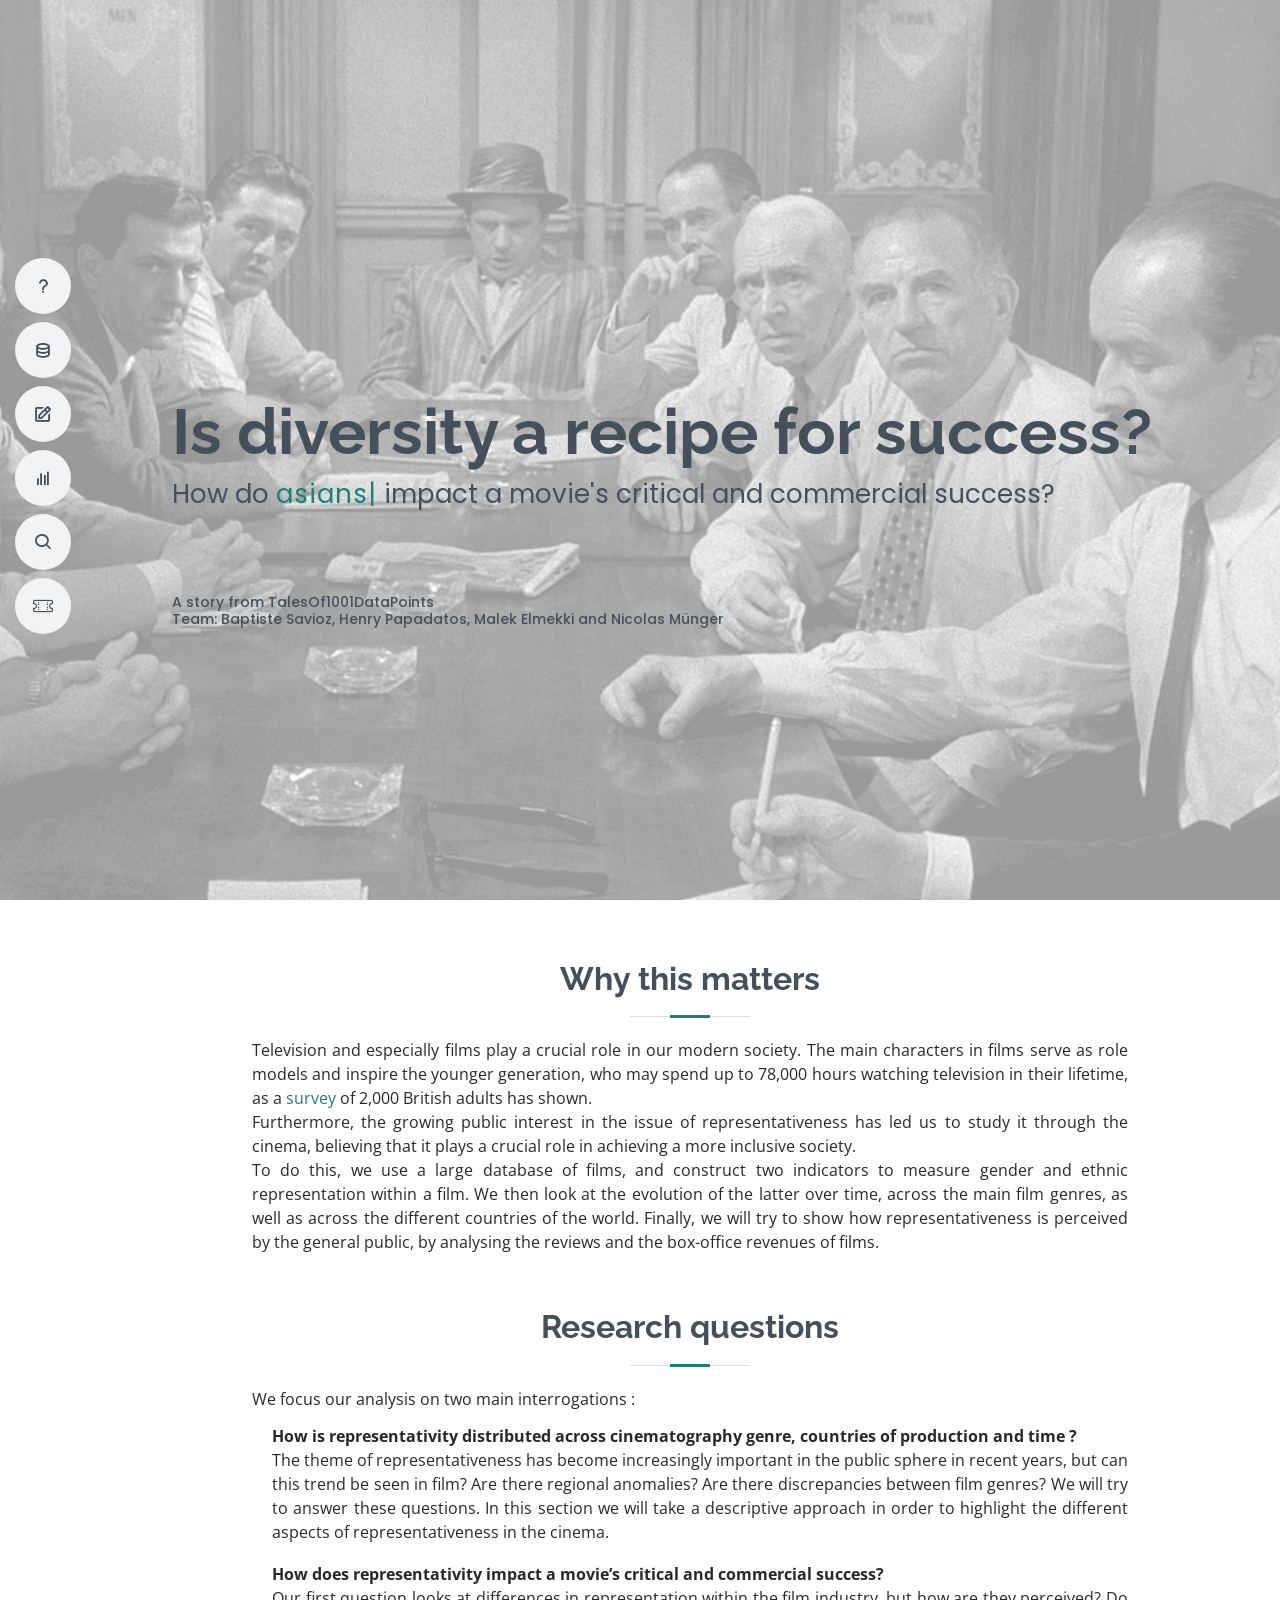
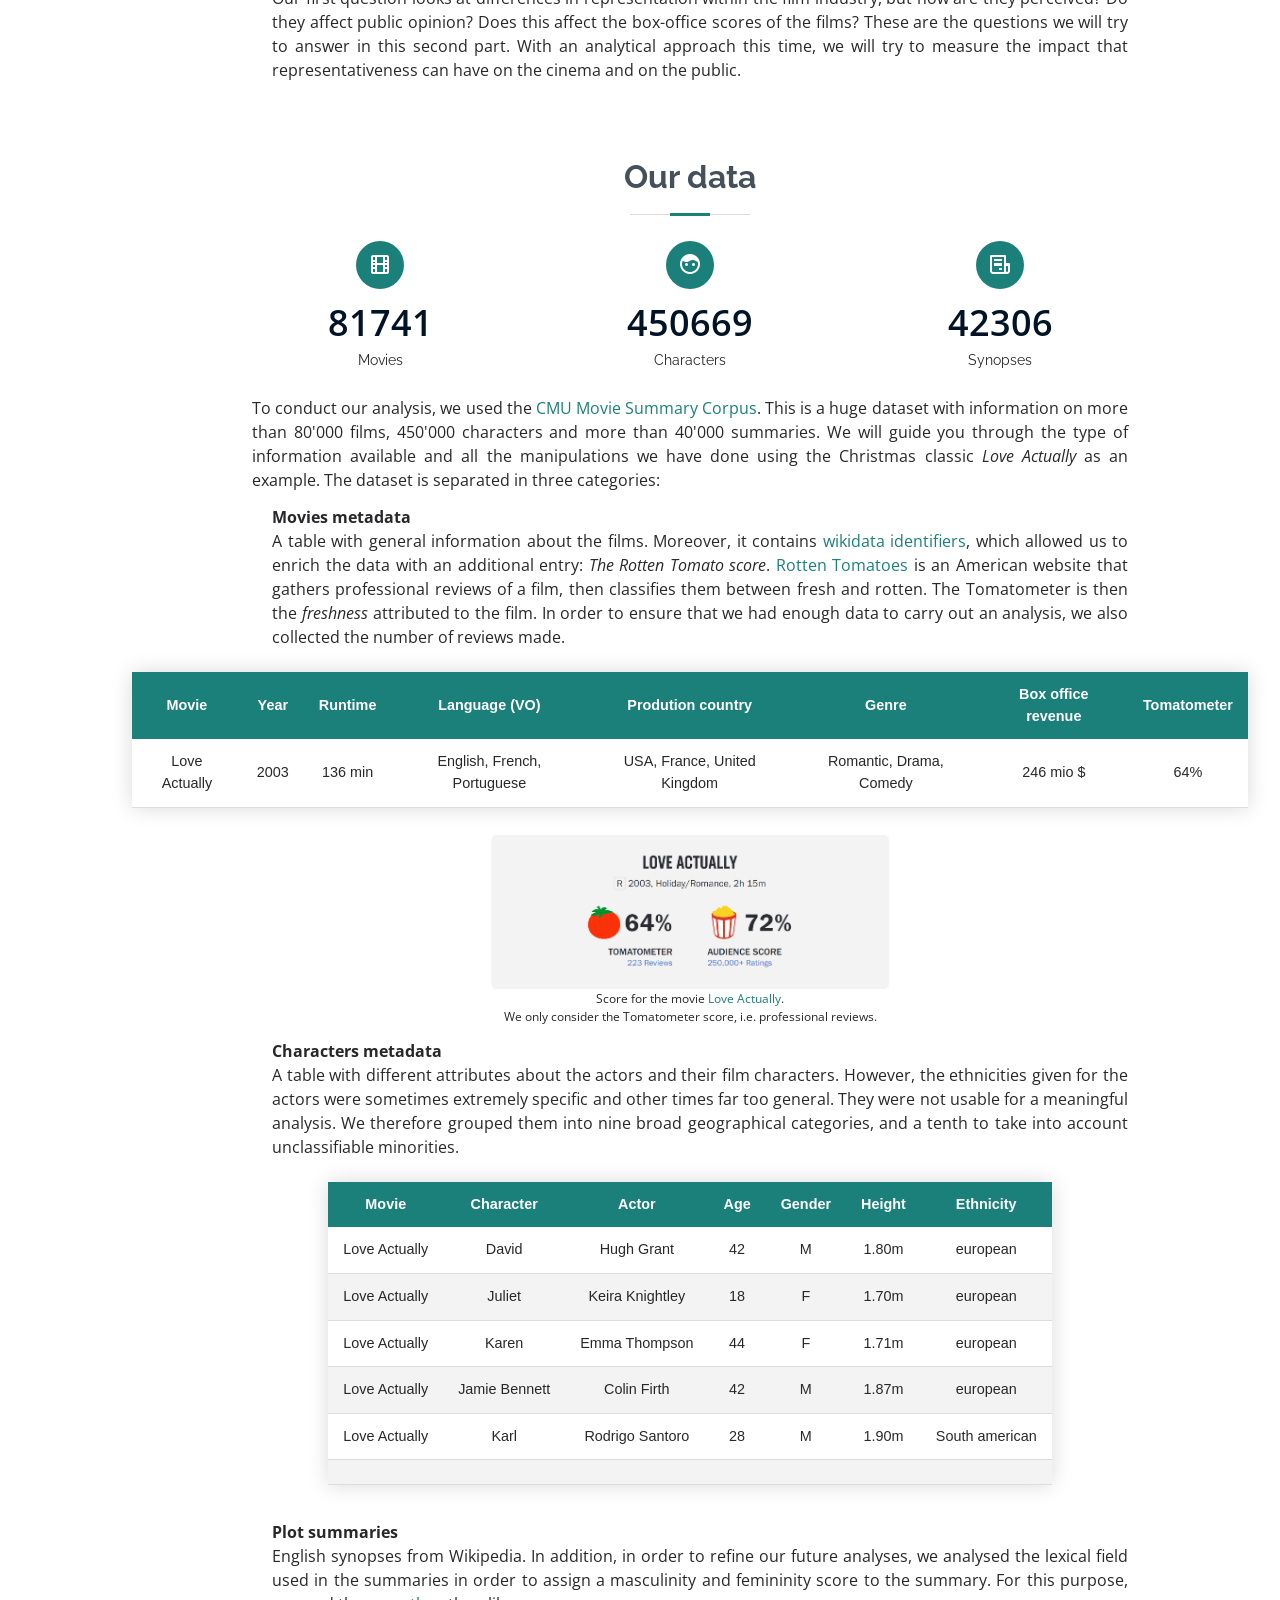
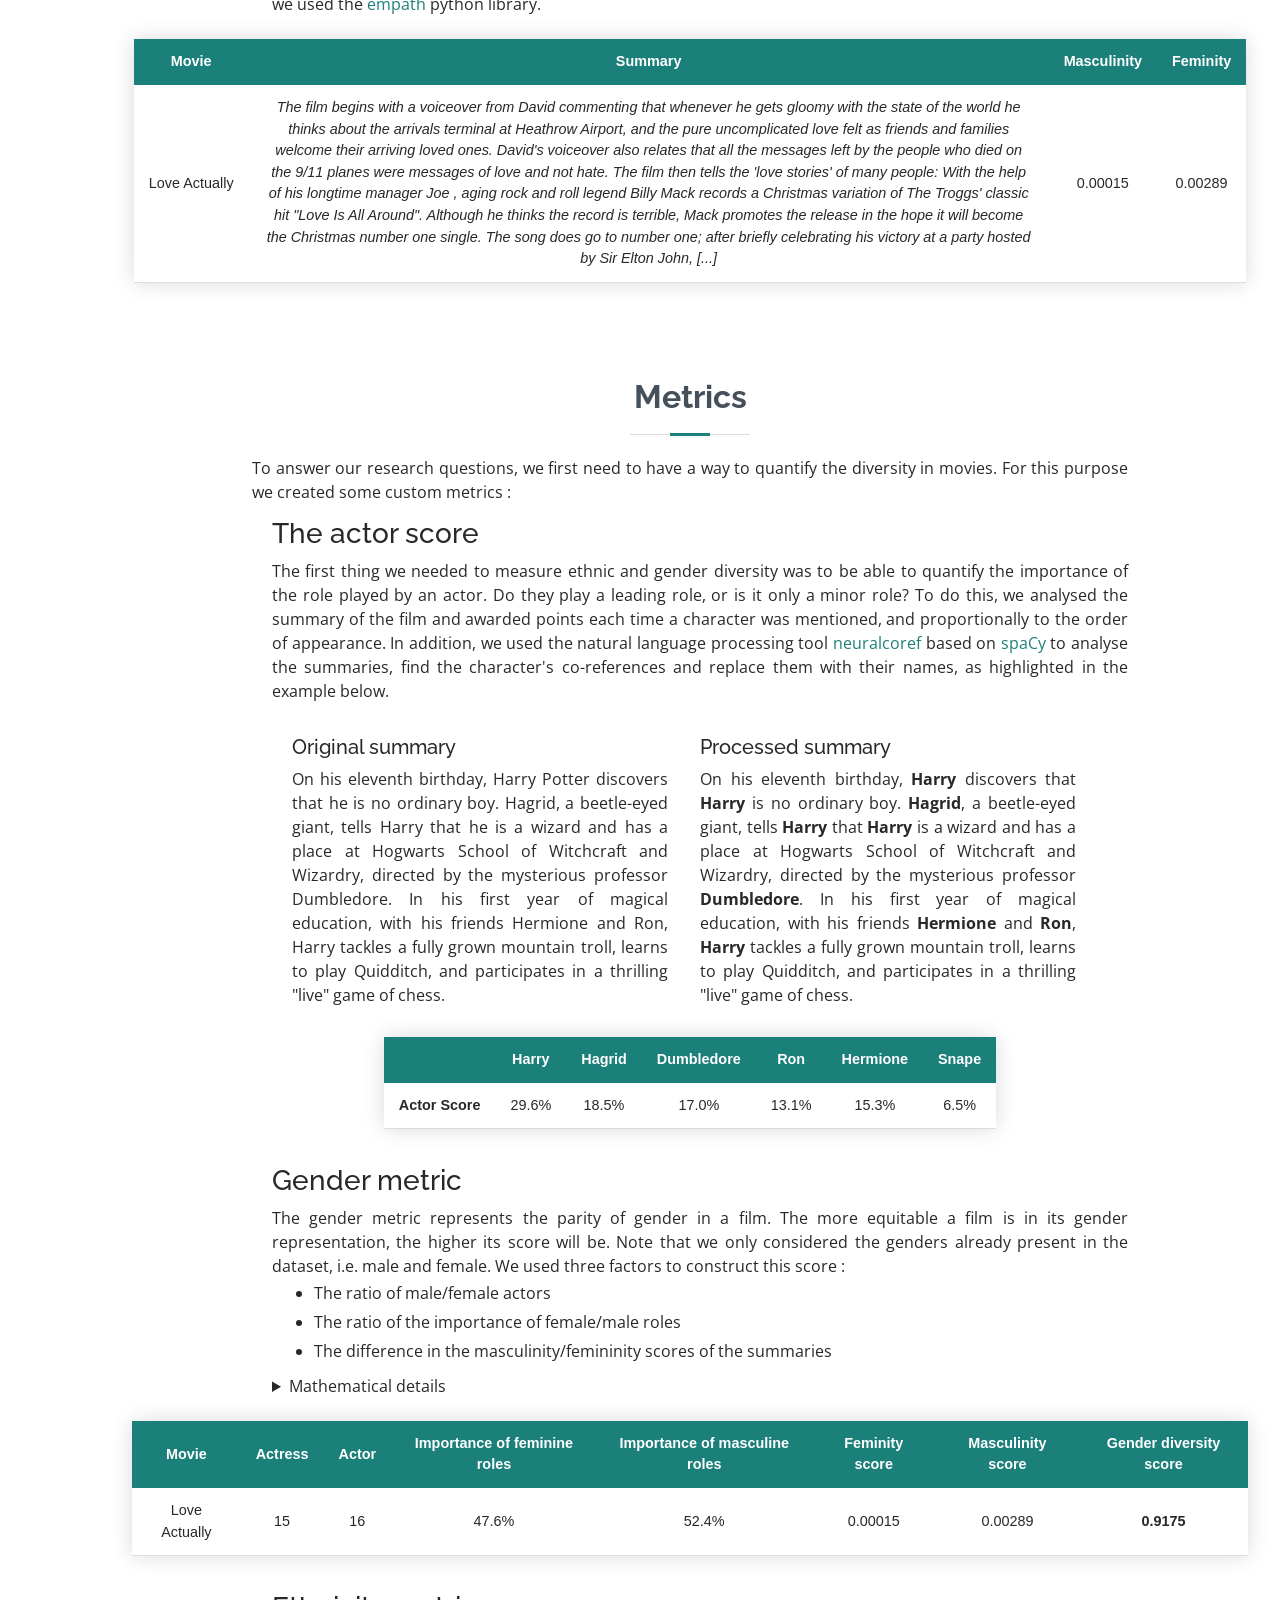
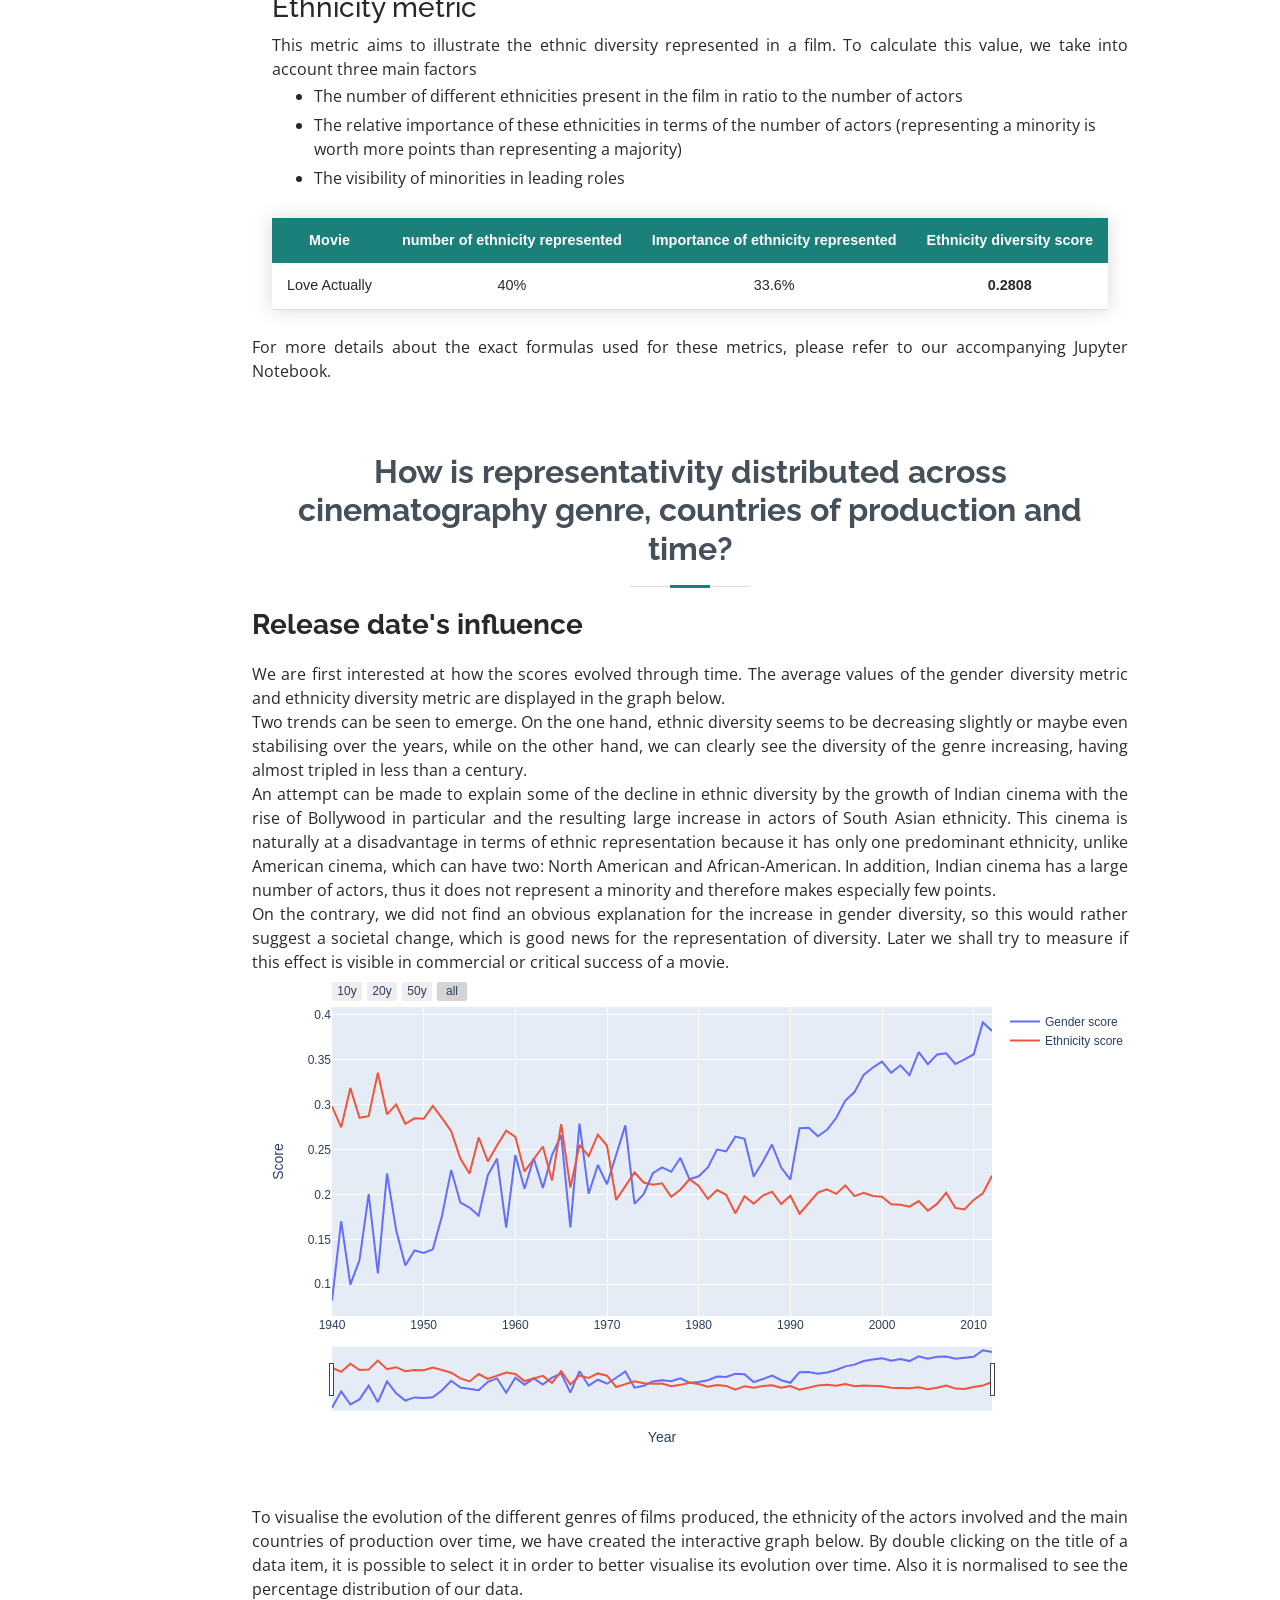
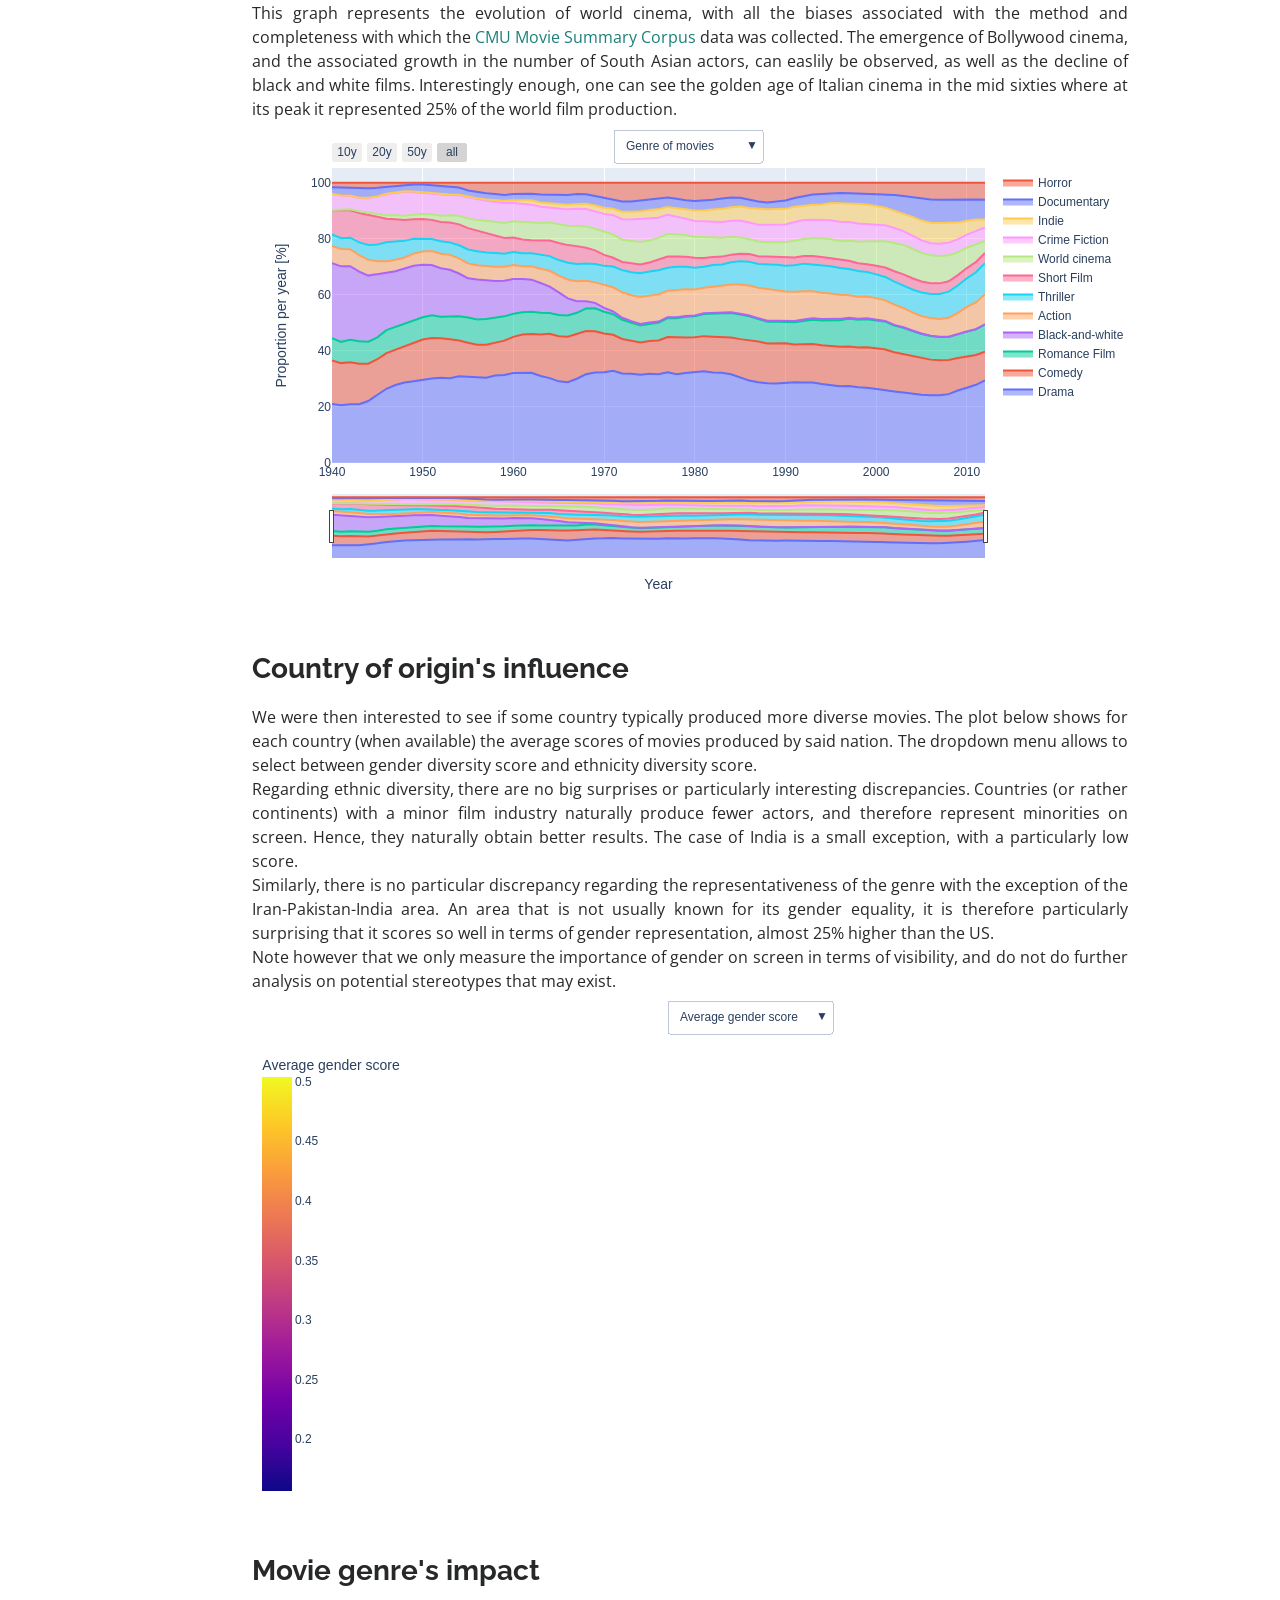
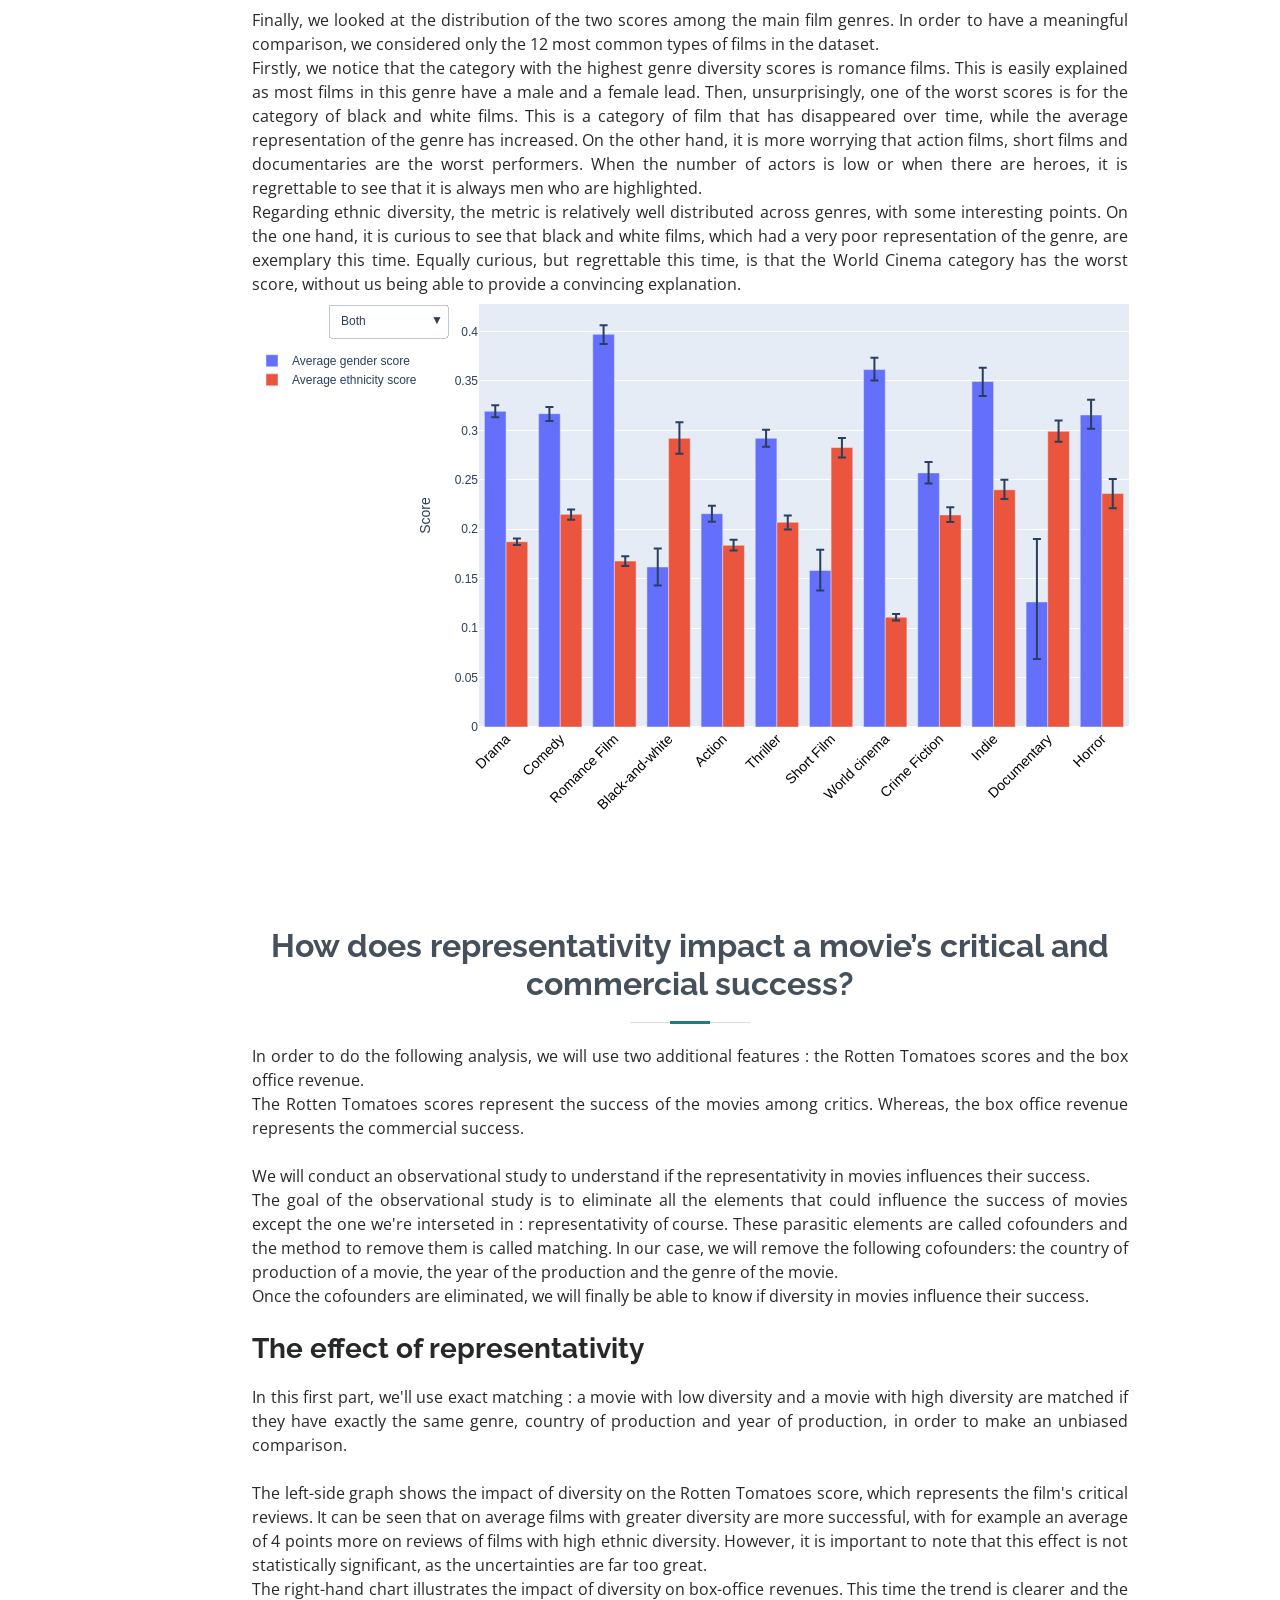
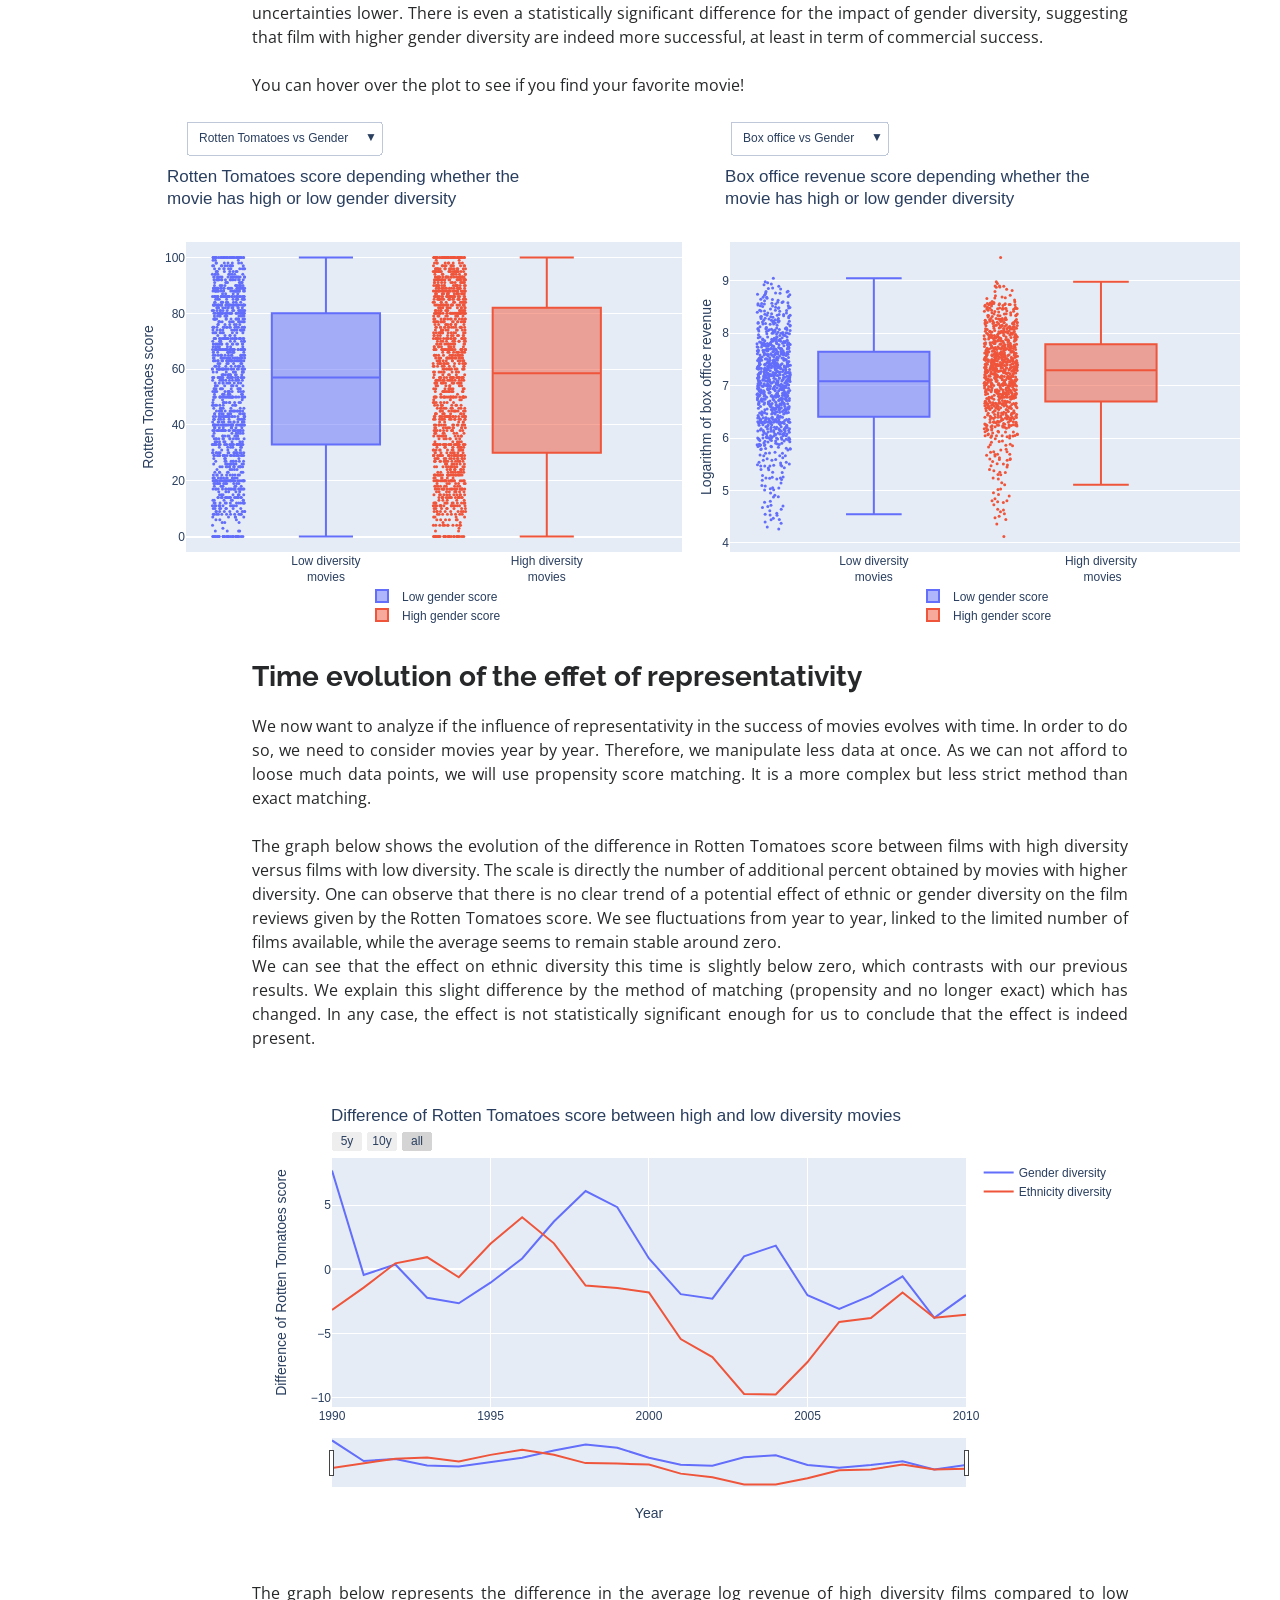
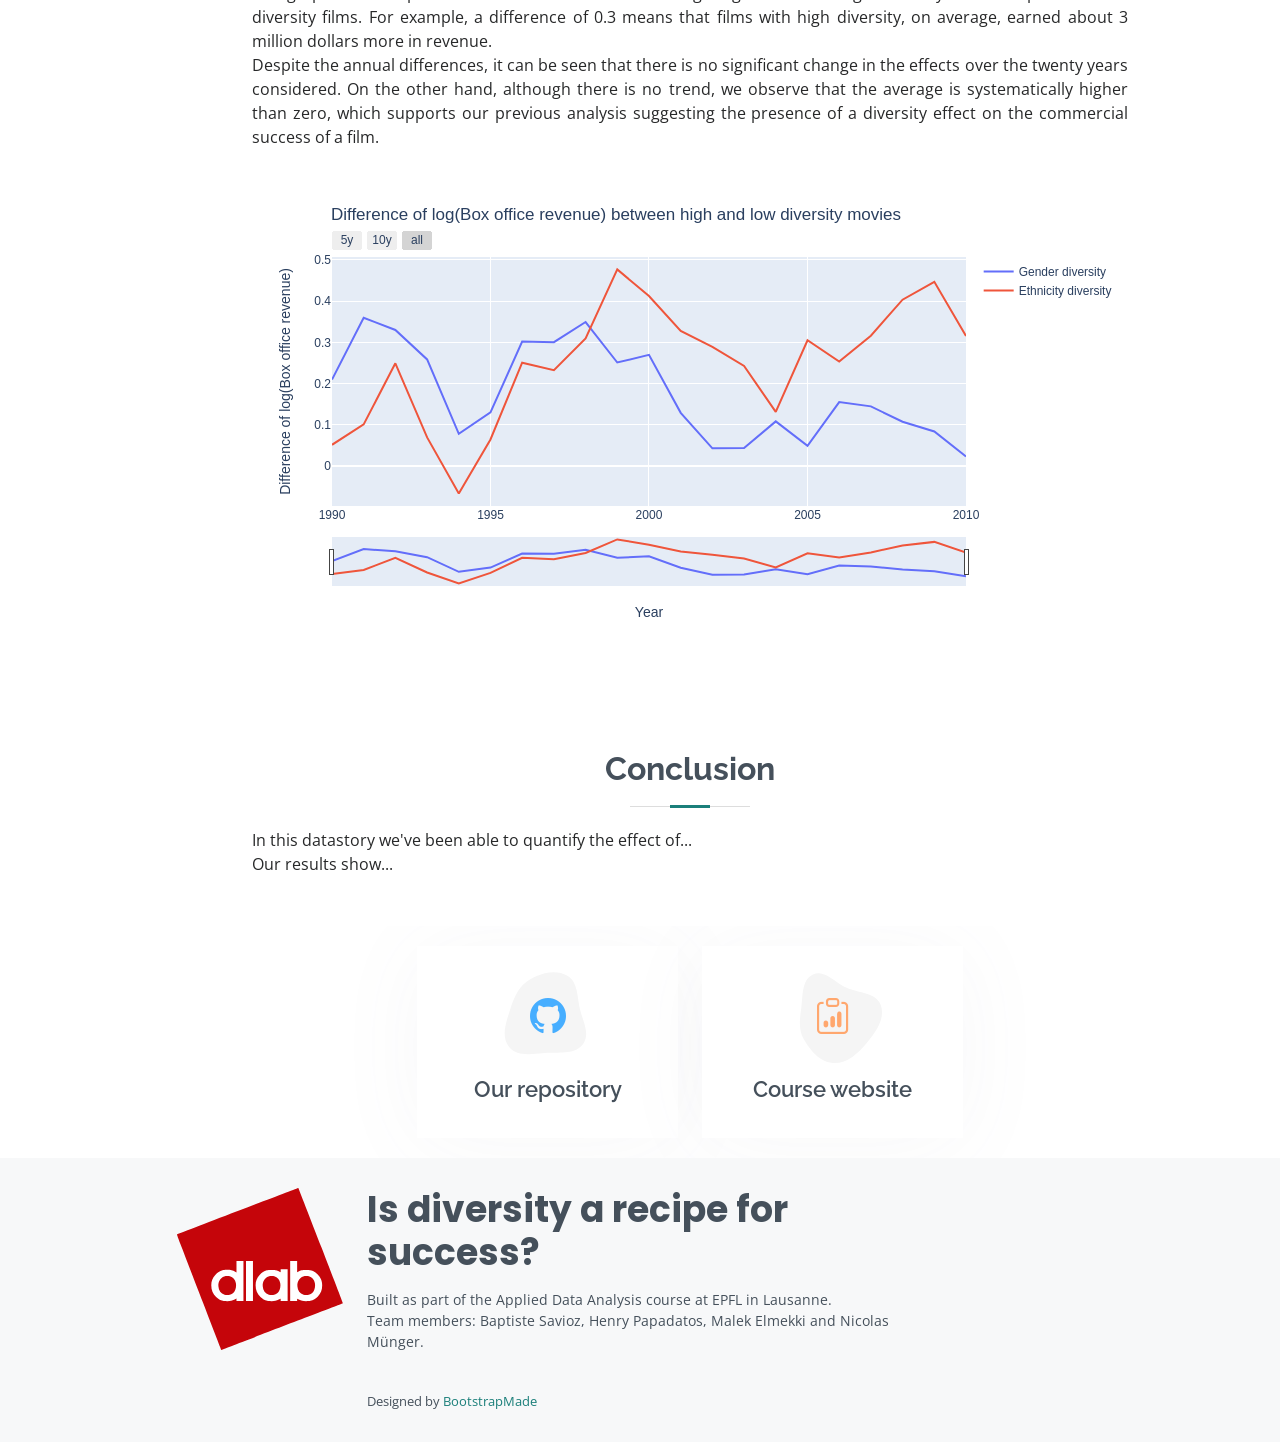
==== commit 6b643762: "Merge remote-tracking branch 'origin/main' into main" ====
--- a/index.html
+++ b/index.html
@@ -706,7 +706,7 @@
             <p>
               We now want to analyze if the influence of representativity in the success of movies evolves with time. In order to do so, we need to consider
               movies year by year. Therefore, we manipulate less data at once. As we can not afford to loose much data points, we will use propensity score
-              matching. It is a more complex but less strict method then exact matching.<br>
+              matching. It is a more complex but less strict method than exact matching.<br>
               <br>
               The graph below shows the evolution of the difference in Rotten Tomatoes score between films with high diversity versus films with low
               diversity. The scale is directly the number of additional percent obtained by movies with higher diversity.
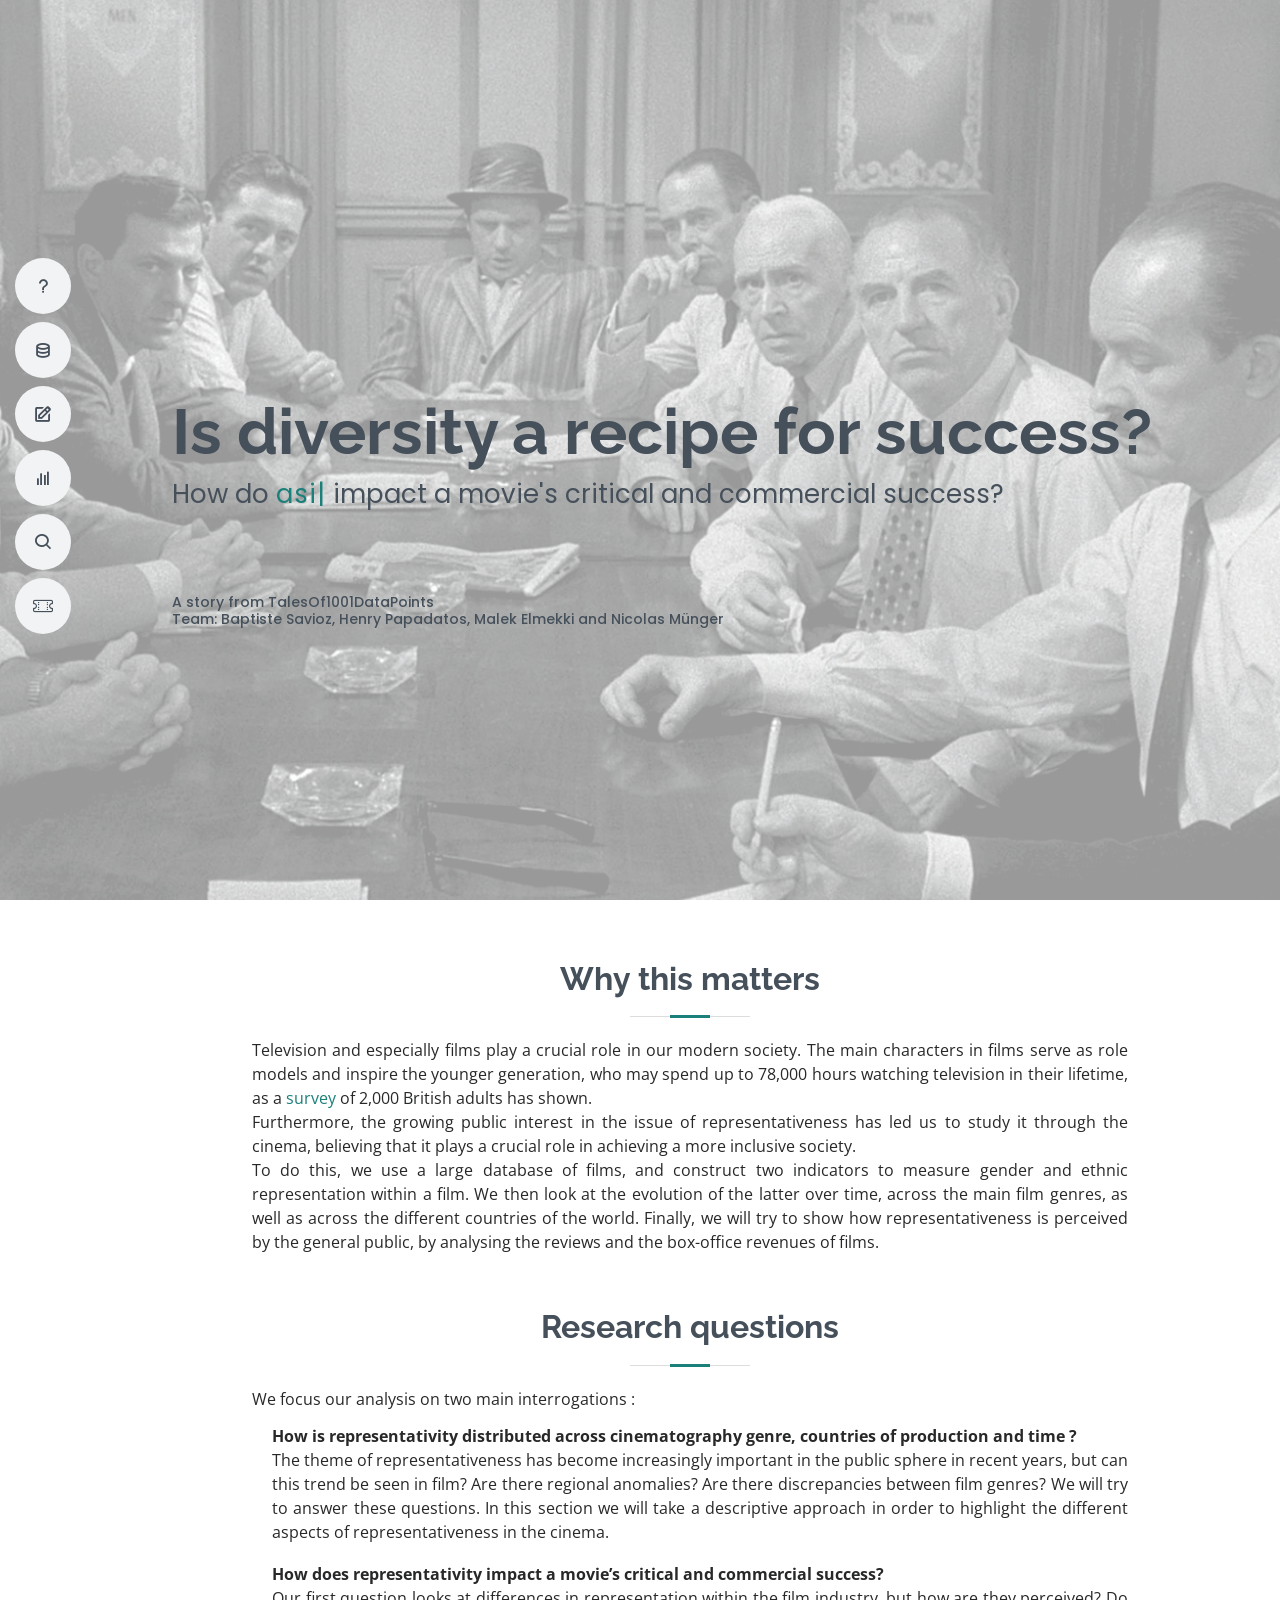
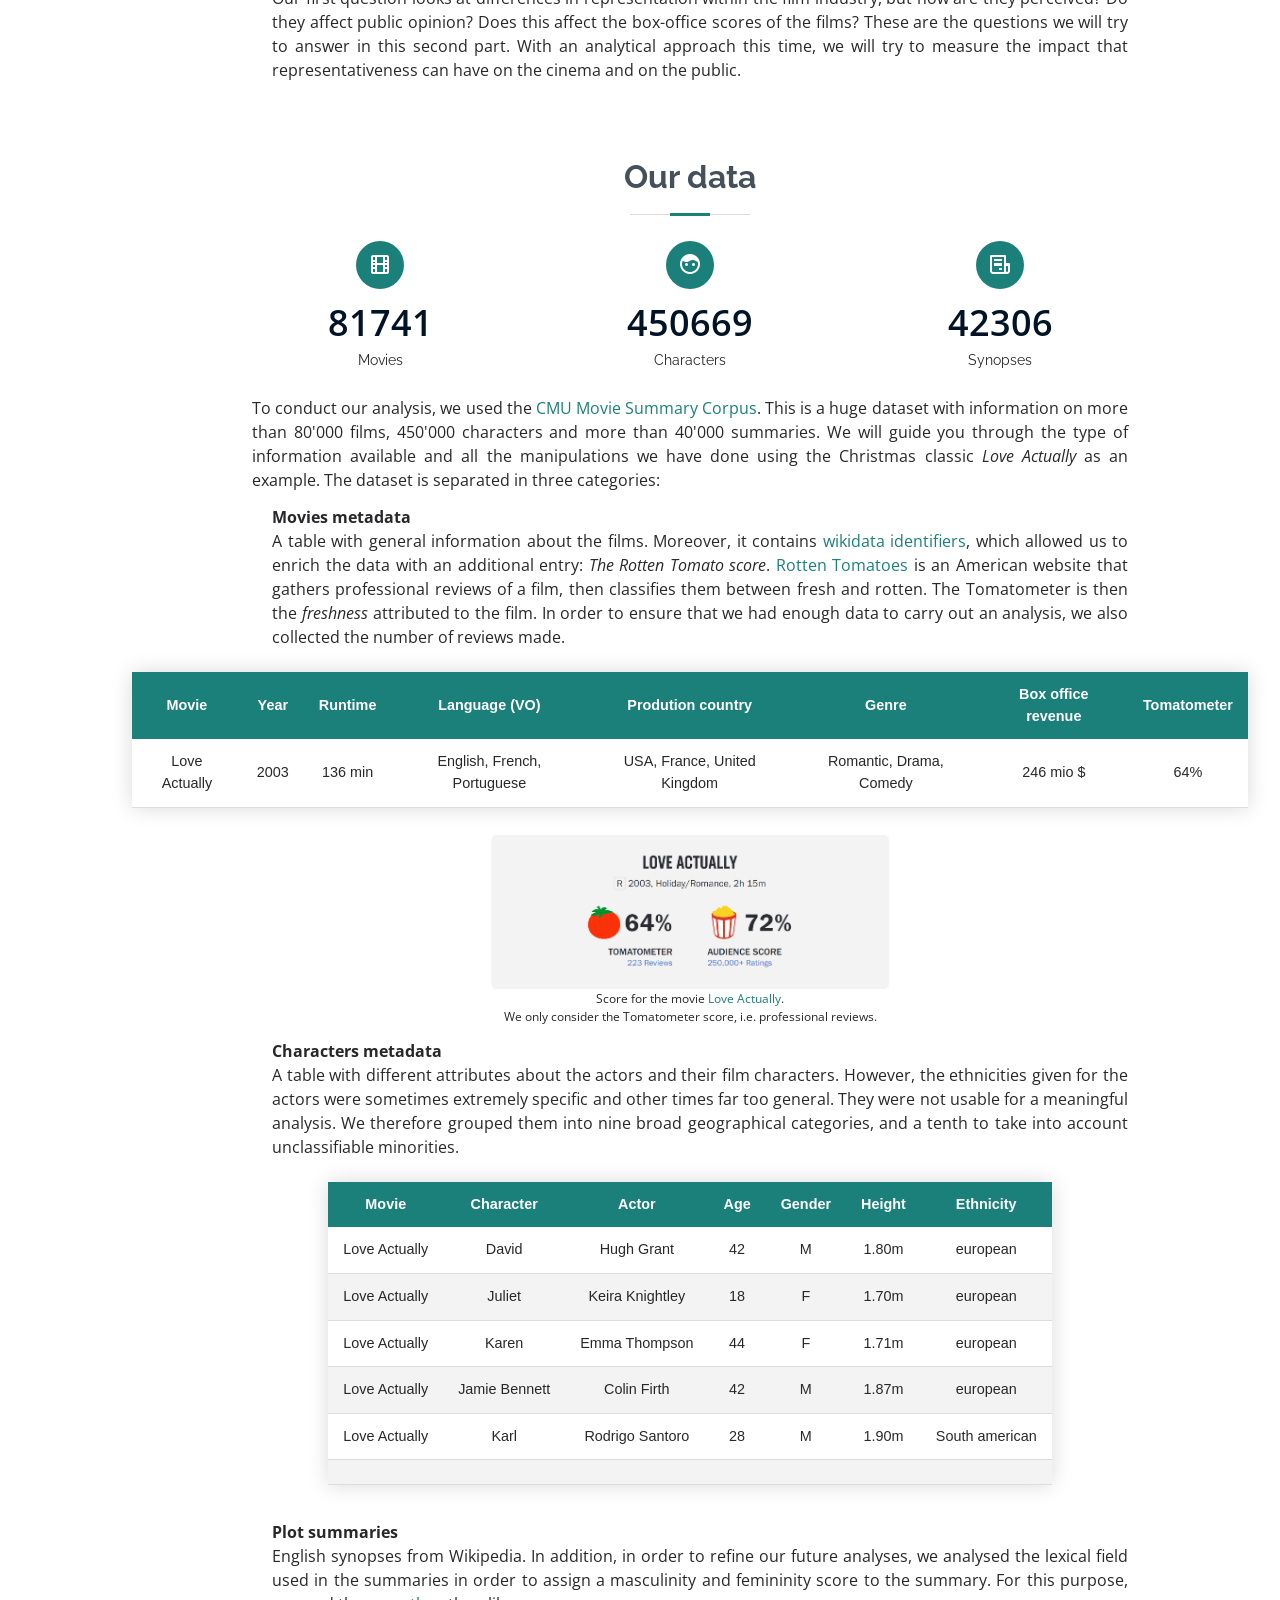
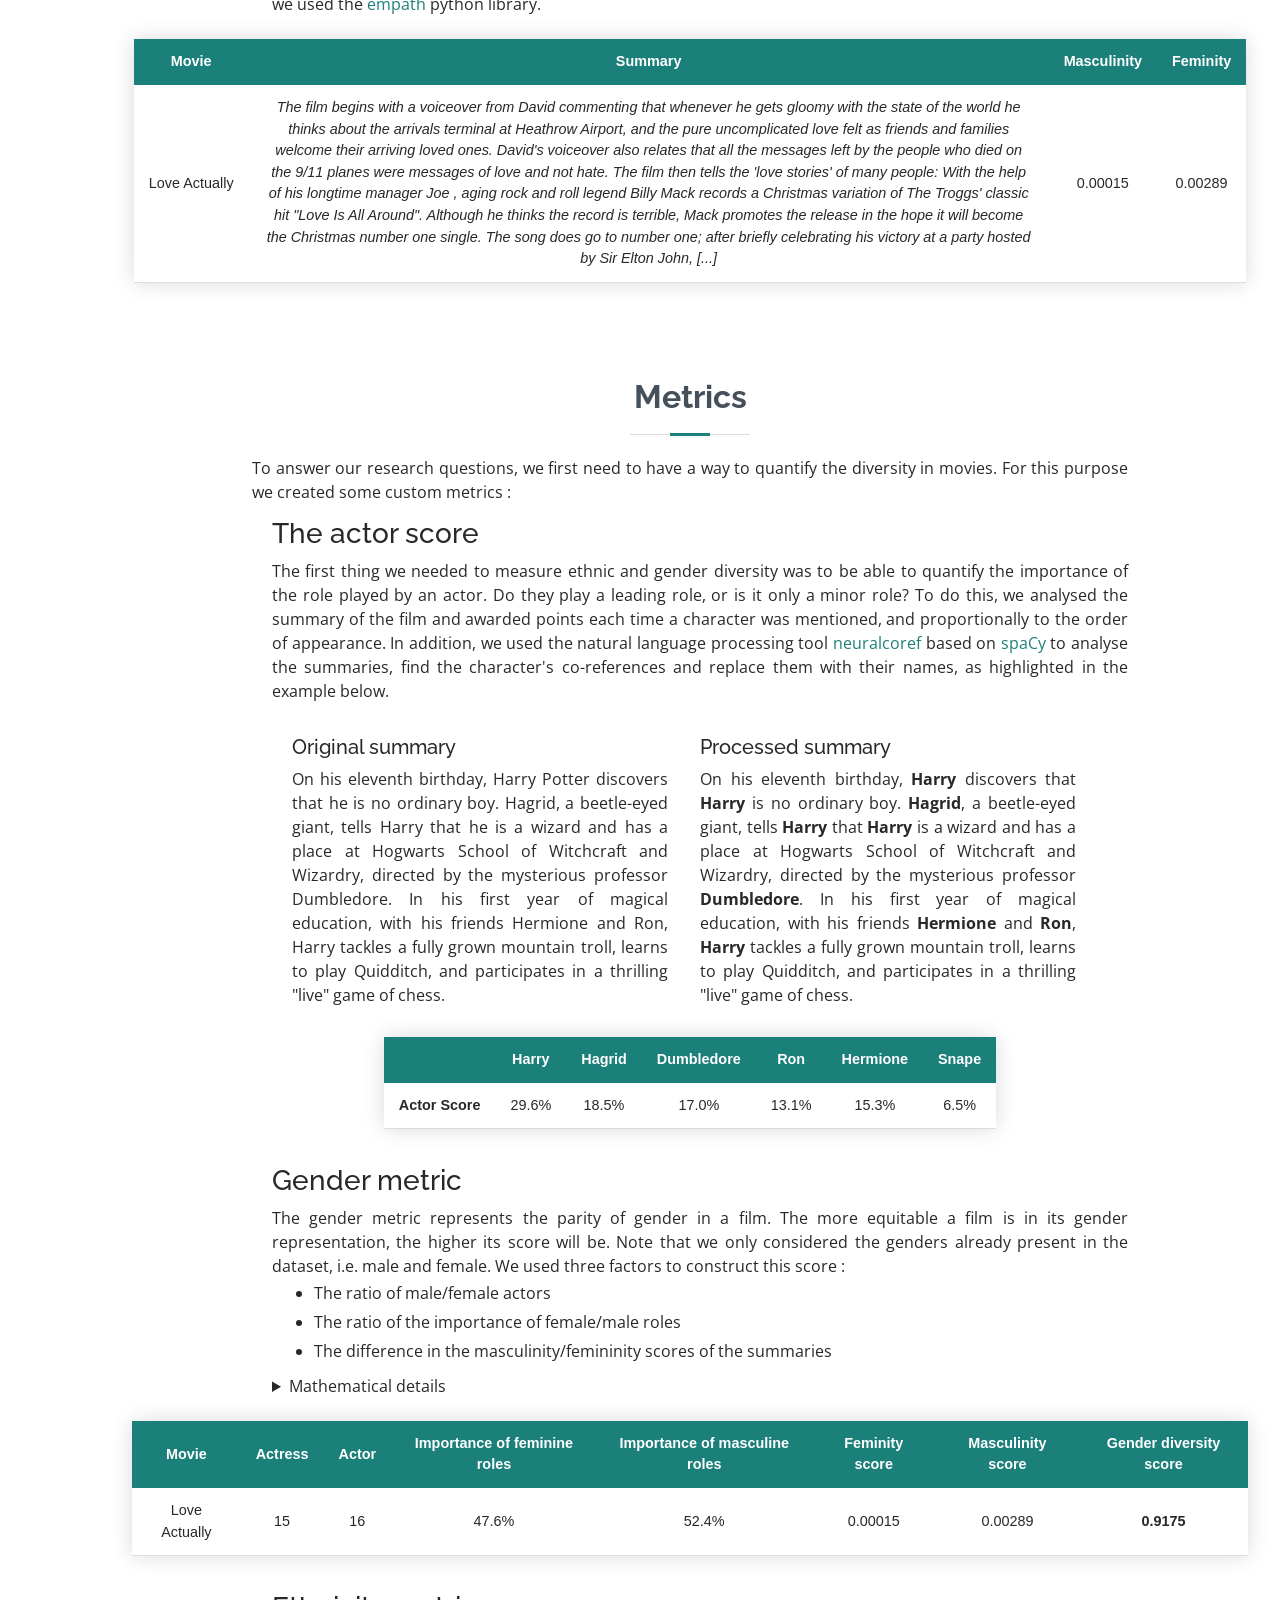
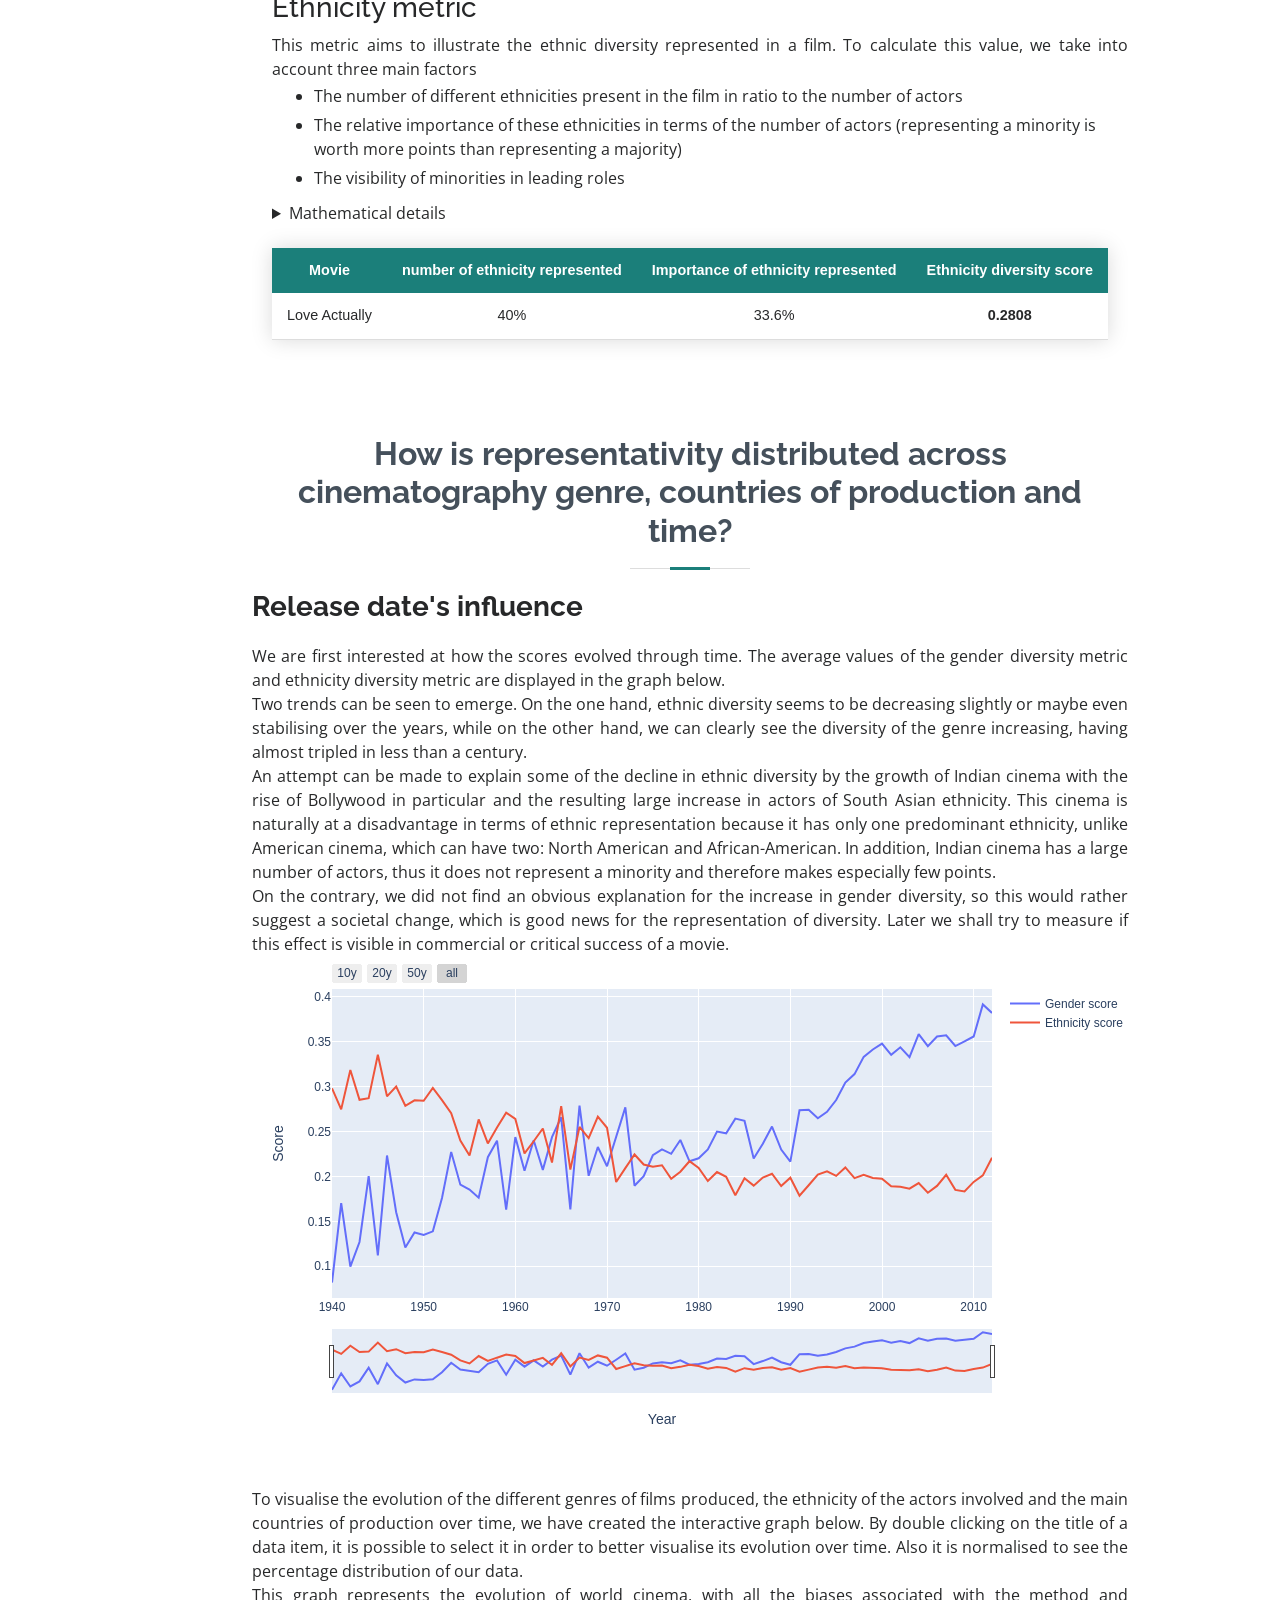
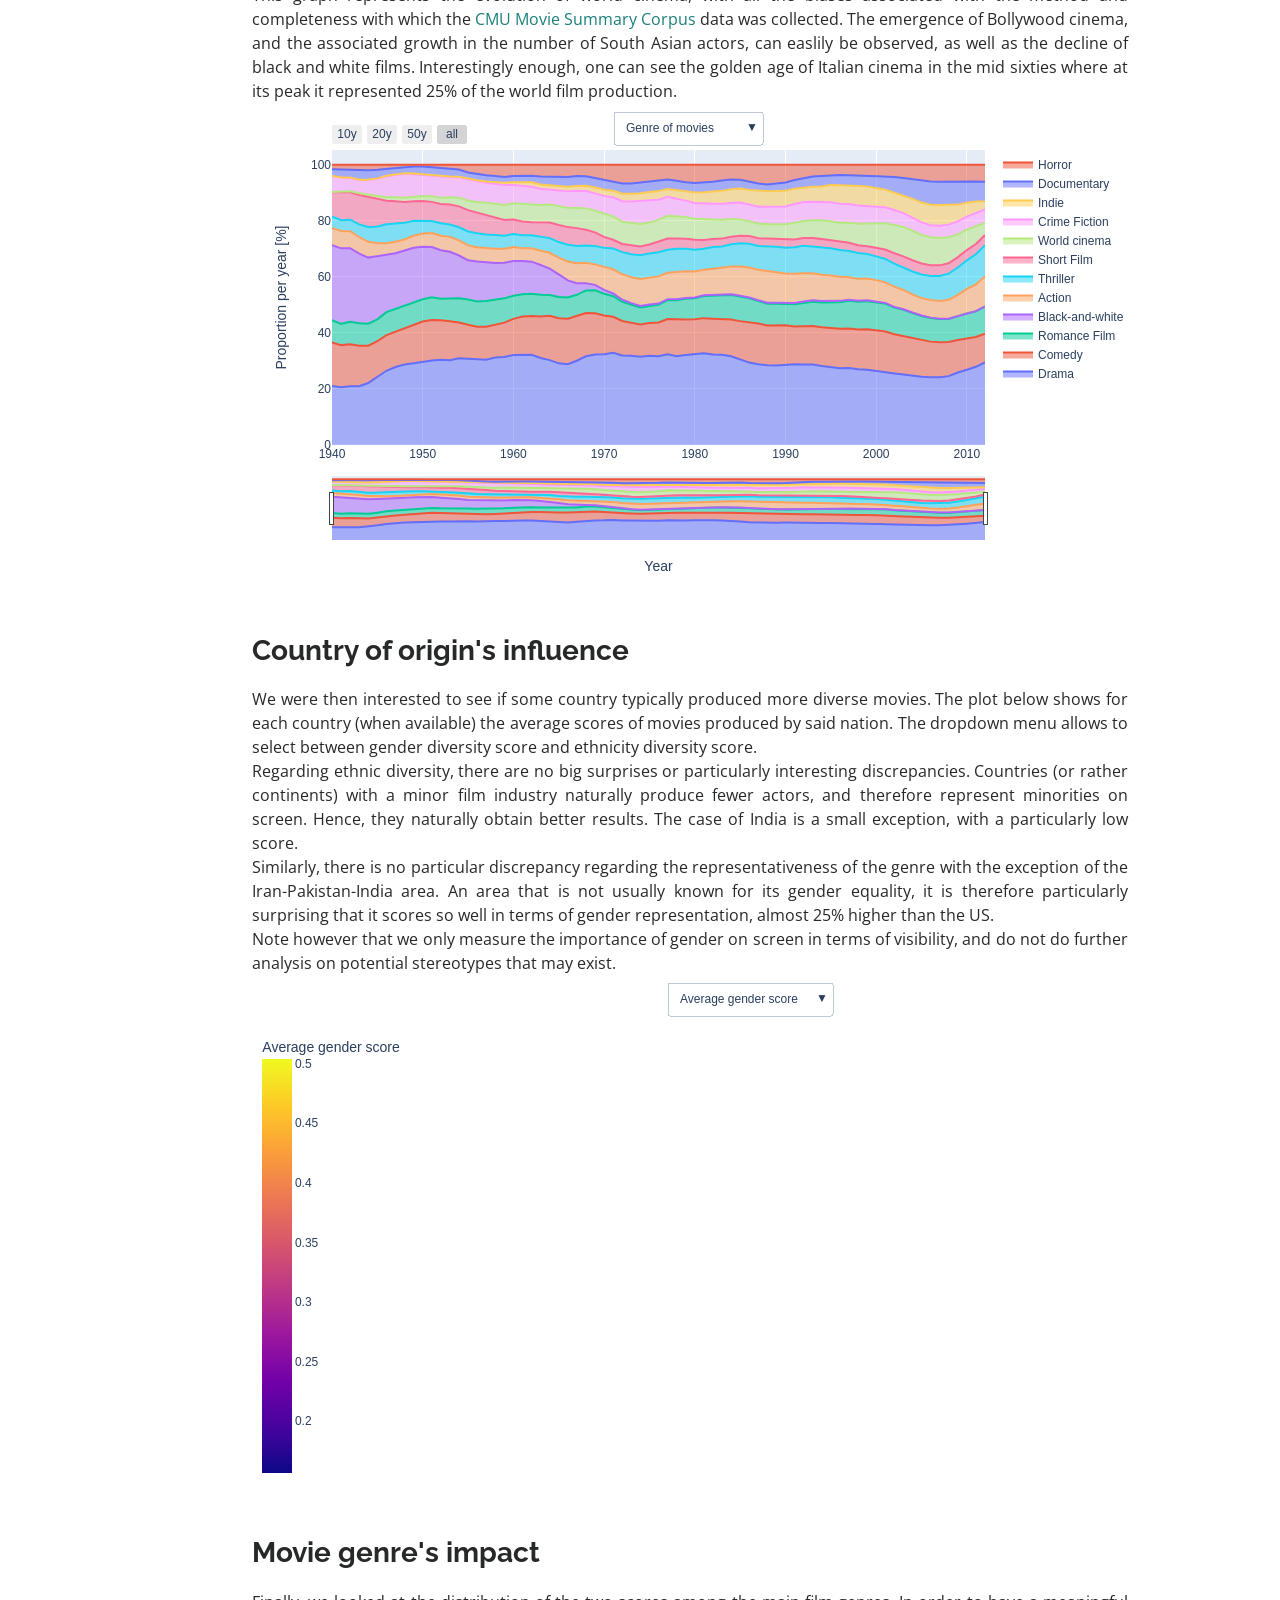
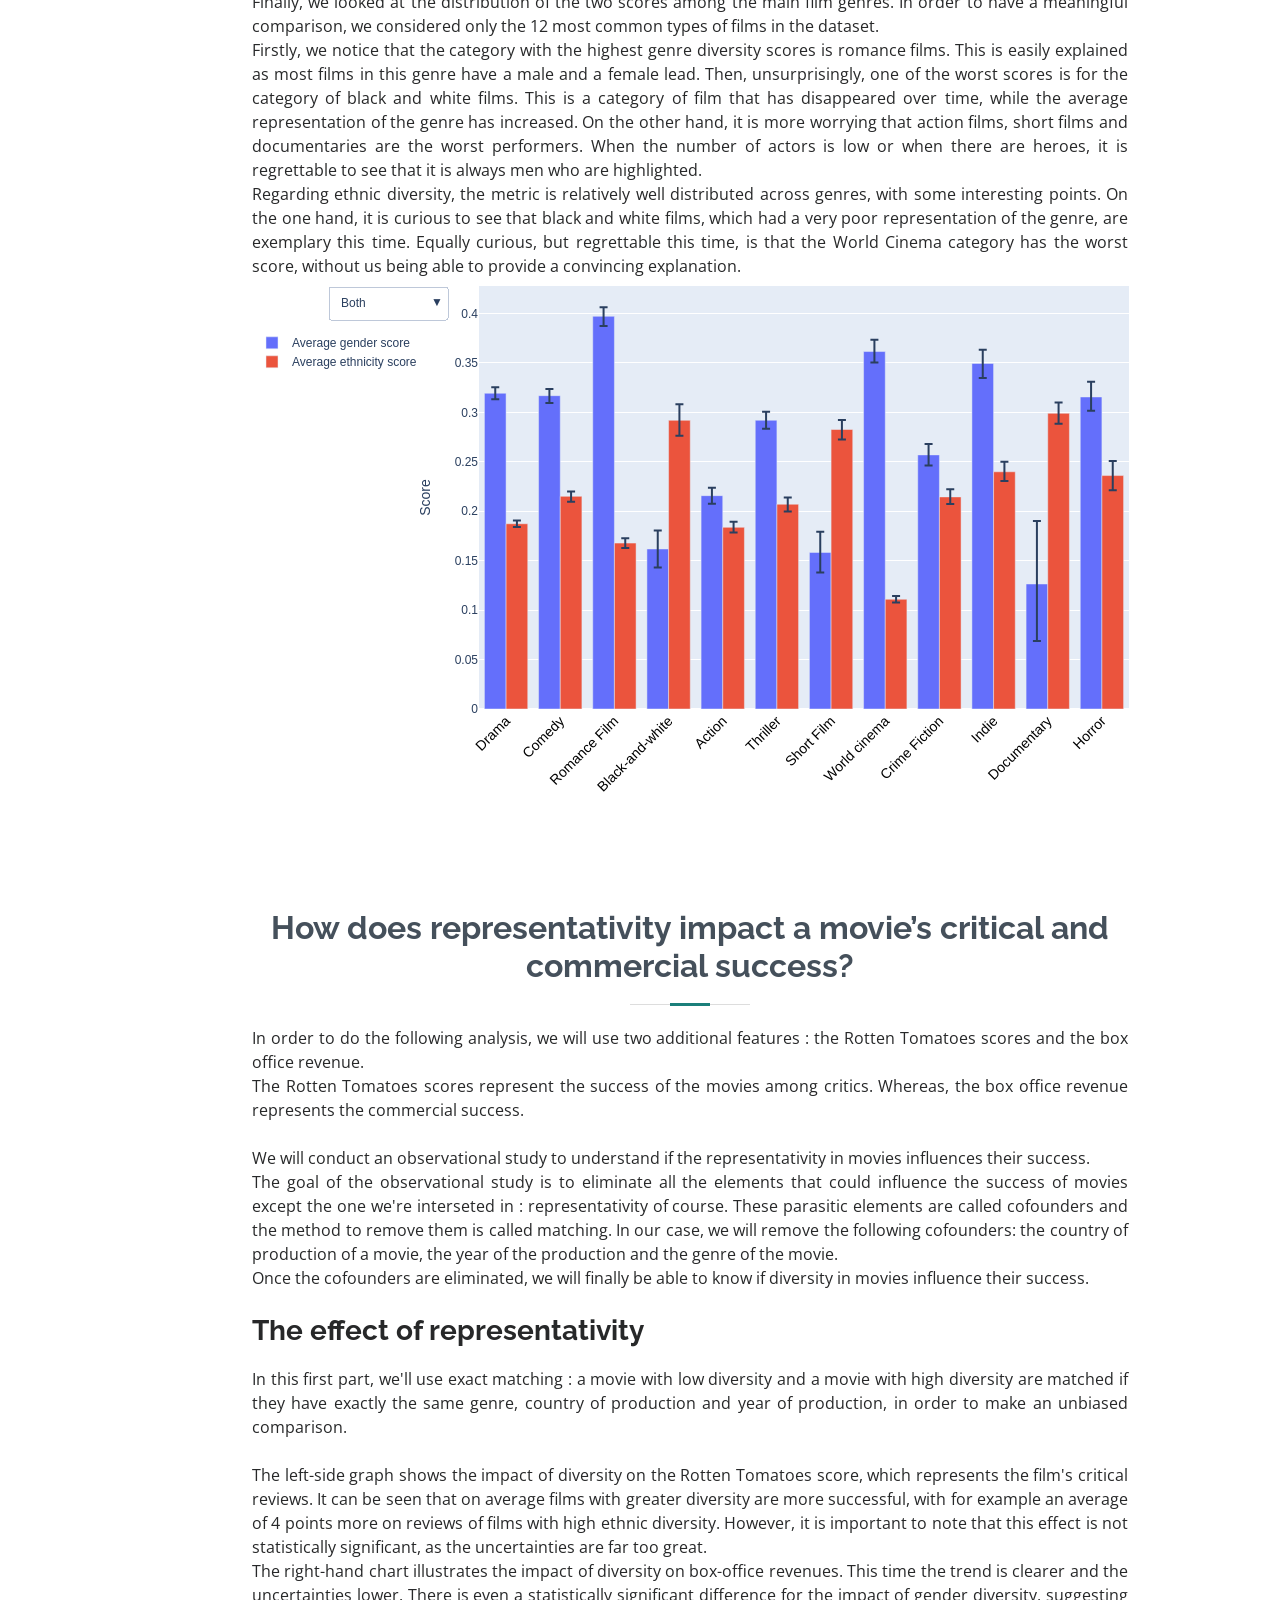
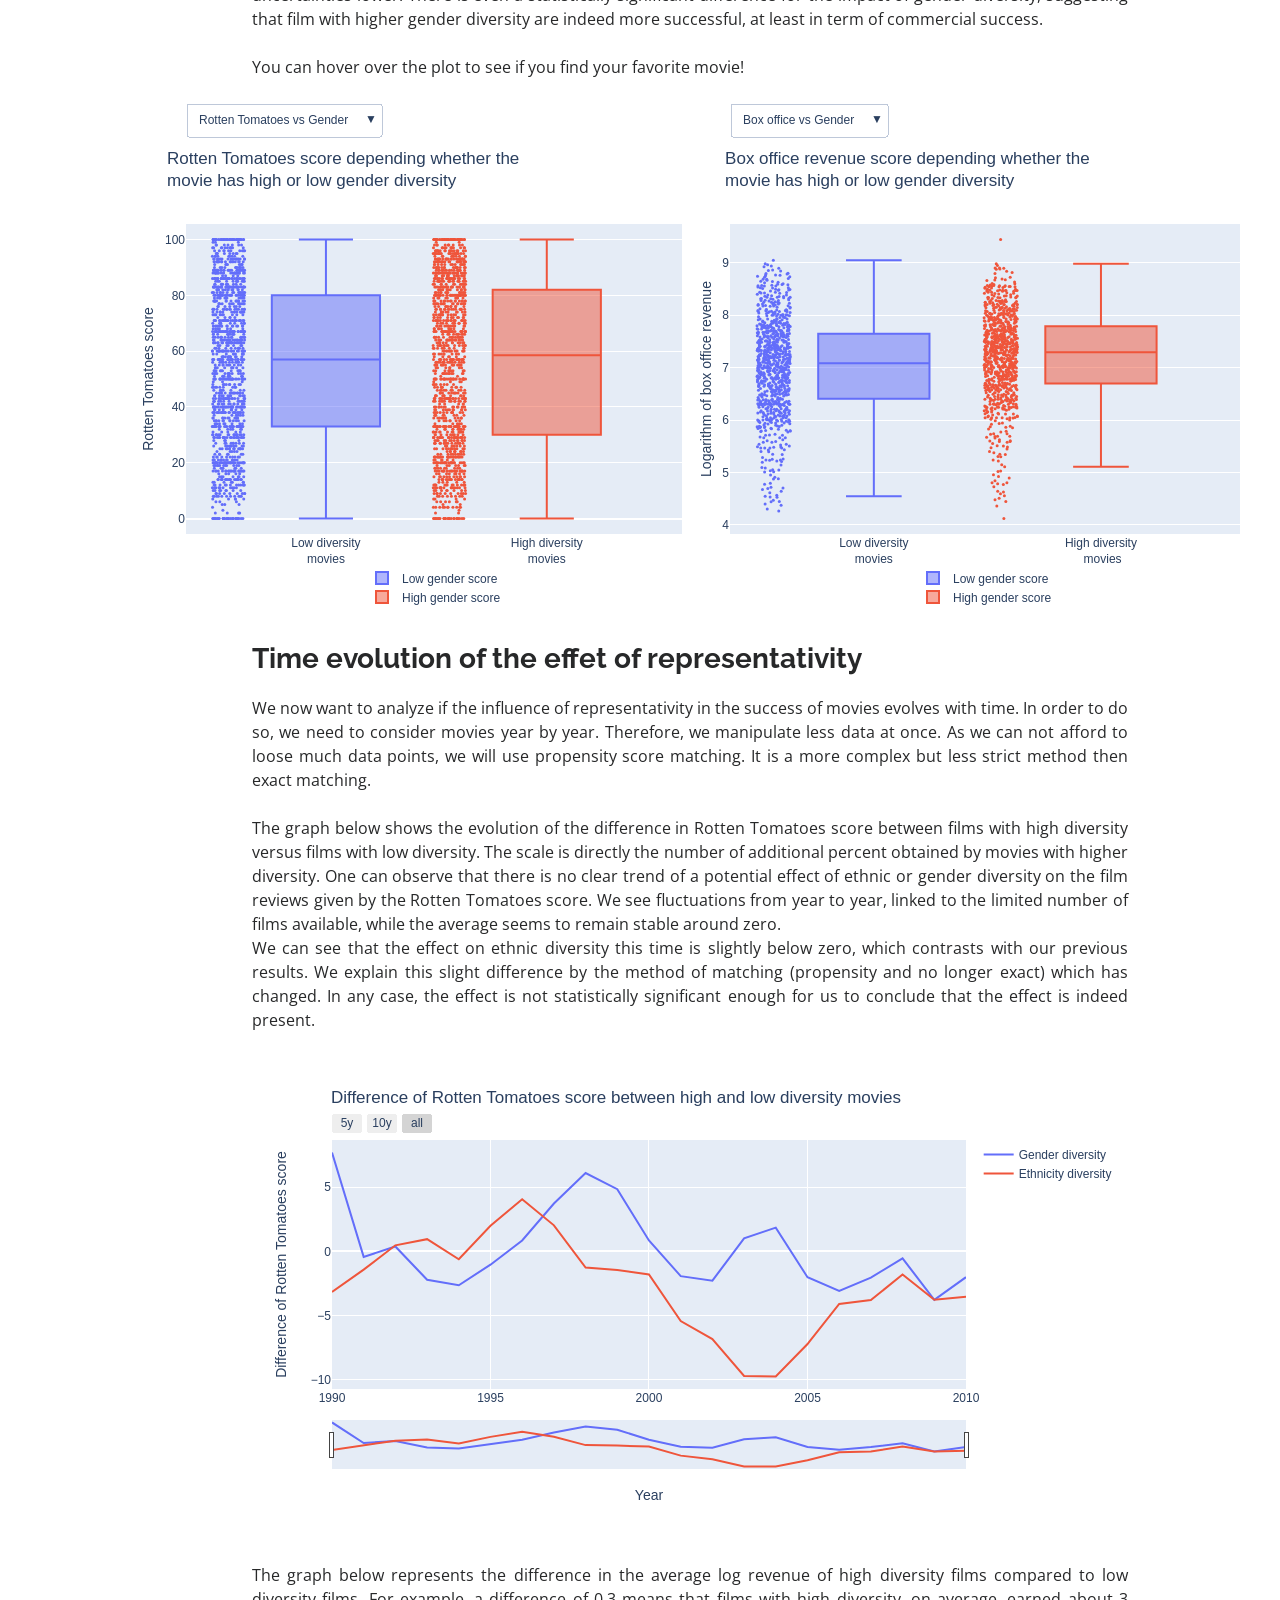
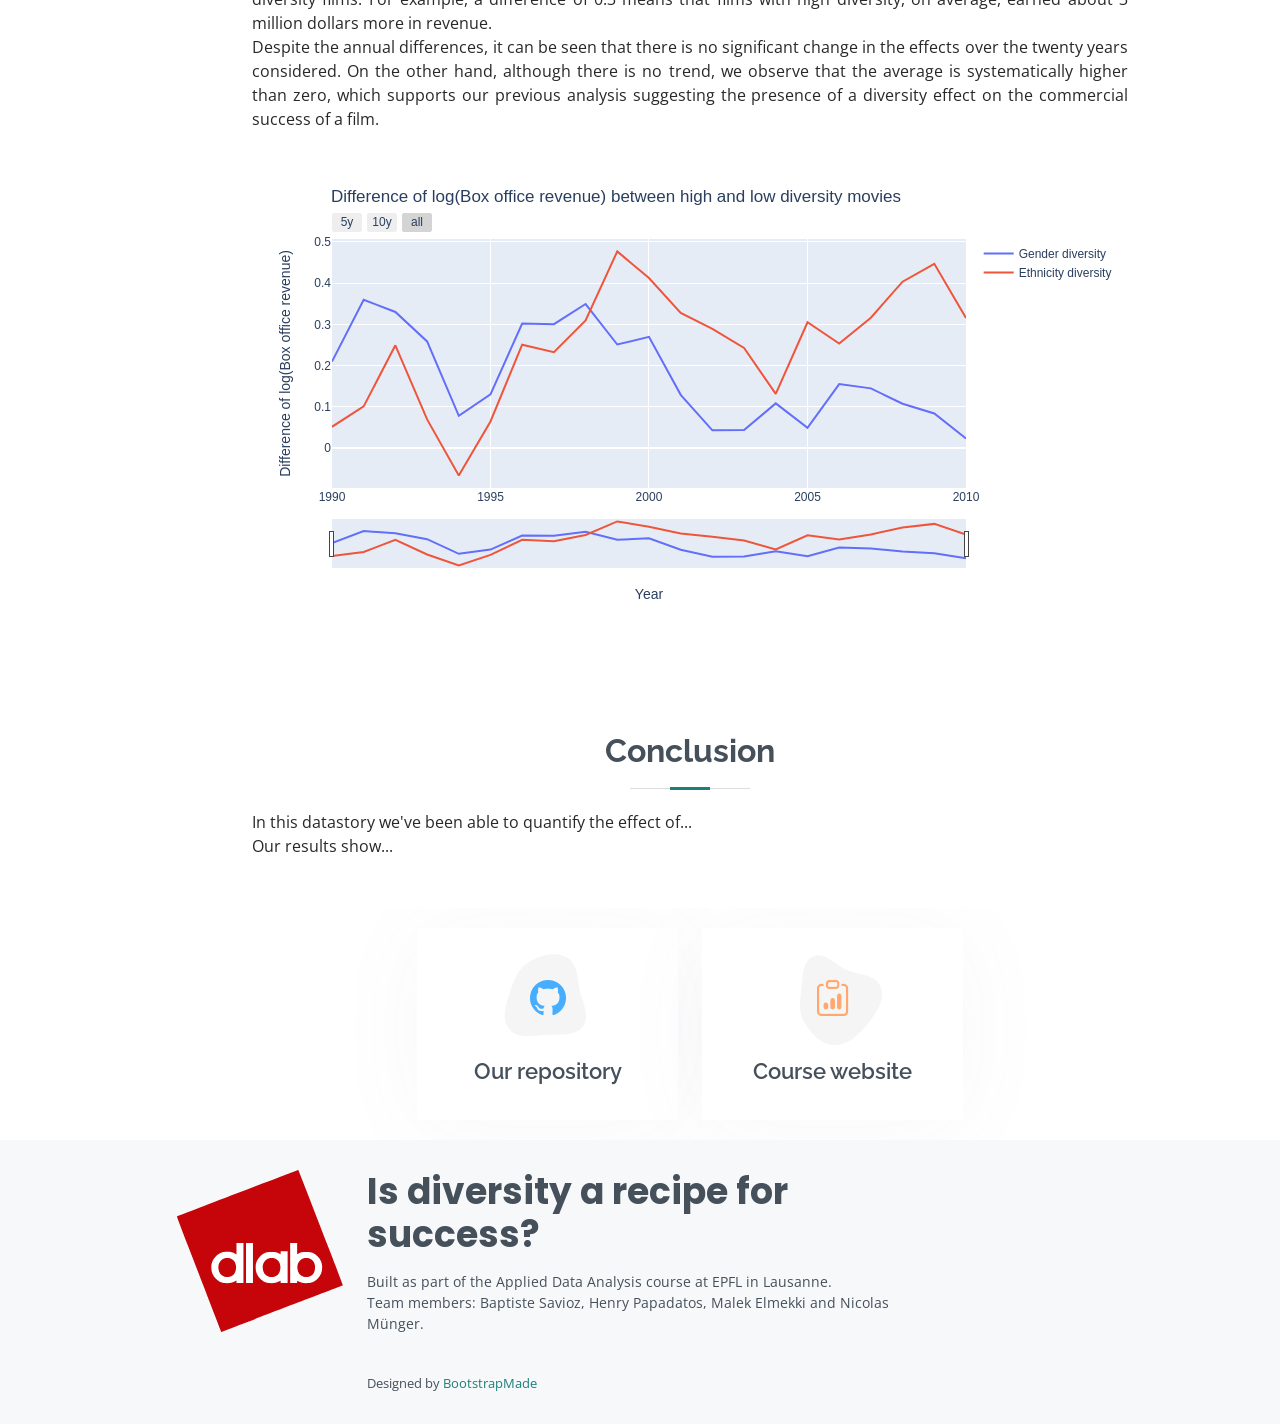
==== commit f687fb91: "update ethnicity metrics mathematical details" ====
--- a/index.html
+++ b/index.html
@@ -522,6 +522,40 @@
               <li>The visibility of minorities in leading roles</li>
             </ul>   
             </dd>  
+            <details>
+              <summary>Mathematical details</summary>
+              <p>
+                ethnicity score : s &#8712; [0,1]   <br> 
+                number of ethnicity in a movie i : e<sub>i</sub>  <br> 
+                number of actor in a movie i : a<sub>i</sub>  <br> 
+                ethnicity particular score : p &#8712; [0,1]<br> 
+                <br> 
+                e<sub>i</sub> / (min(e<sub>tot</sub>, a<sub>i</sub>)) : This term account for number of ethnicity represented  (linear in number) in a movie &#8712; [0,1]  <br> 
+                <br> 
+                &#8721;p<sub>j</sub> &#8712; [0,1] : This termn account for ethnicity relative importance. The more an ethnicity is represented, the less representative value it has.  <br> 
+                <br> 
+                &#8721; (min(p<sub>j</sub> - |&#8721; r<sub>jki</sub> - p<sub>j</sub>|,0)) : This term account for minority visibility in main roles.<br> 
+                <br> 
+                s<sub>i</sub> = [ (e<sub>i</sub>)/(min(e<sub>tot</sub>, a<sub>i</sub>)) + &#8721; p<sub>j</sub>+ &#8721; (max(p<sub>j</sub> - |&#8721; r<sub>jki</sub> - p<sub>j</sub>|,0)) ] / 3   <br> 
+                <br> 
+                ethnicity particluar score :<br> 
+                p<sub>j</sub> &#8712; [0,1] , p<sub>j</sub> is the largest for ethnicity that are the least represented.  <br> 
+                a<sub>j</sub>  : number of roles/characters of a specific ethnicity (in the whole dataset)  <br> 
+                r<sub>jk</sub> : Importance of the role k  <br> 
+                <br> 
+                p<sub>j</sub> = [1/ln(a<sub>j</sub>)] / [&#8721; 1/ln(a<sub>l</sub>)] &#8801; p<sub>j</sub> = 1 / [ ln(a<sub>j</sub>) &#8729; &#8721; (1 / ln(a<sub>l</sub>) ) ]<br> 
+                <br> 
+                Thus we have : p<sub>j</sub> &#8712; [0,1] and &#8721; p<sub>j</sub> = 1<br> 
+                <br> 
+                Importance of actor role : <br> 
+                r<sub>ki</sub> : Importance of the role k in the movie i  <br> 
+                &#8721;r<sub>jki</sub> : Cumulated importance of the roles played by acotors of ethnicity j in the movie i <br> 
+                &#8721; r<sub>jki</sub> - p<sub>j</sub> : Maximum ponderation for specific ethnicity at 0  /  <br> 
+                |&#8721; r<sub>jki</sub> - p<sub>j</sub>| : Maximum ponderation for specific ethnicity at 0  \ /    <br> 
+                p<sub>j</sub> - |&#8721; r<sub>jki</sub> - p<sub>j</sub>| : Maximum ponderation for specific ethnicity at p<sub>j</sub>  / \   <br> 
+                max(p<sub>j</sub> - |&#8721; r<sub>jki</sub> - p<sub>j</sub>|,0) : Maximum ponderation for specific ethnicity at p<sub>j</sub>  / \ <br> 
+              </p>
+            </details>
           </dl>
 
 
@@ -544,8 +578,6 @@
                 <!-- and so on... -->
             </tbody>
           </table>
-
-          <p>For more details about the exact formulas used for these metrics, please refer to our accompanying Jupyter Notebook.</p>
         
         </div>
       </div>
@@ -706,7 +738,7 @@
             <p>
               We now want to analyze if the influence of representativity in the success of movies evolves with time. In order to do so, we need to consider
               movies year by year. Therefore, we manipulate less data at once. As we can not afford to loose much data points, we will use propensity score
-              matching. It is a more complex but less strict method than exact matching.<br>
+              matching. It is a more complex but less strict method then exact matching.<br>
               <br>
               The graph below shows the evolution of the difference in Rotten Tomatoes score between films with high diversity versus films with low
               diversity. The scale is directly the number of additional percent obtained by movies with higher diversity.
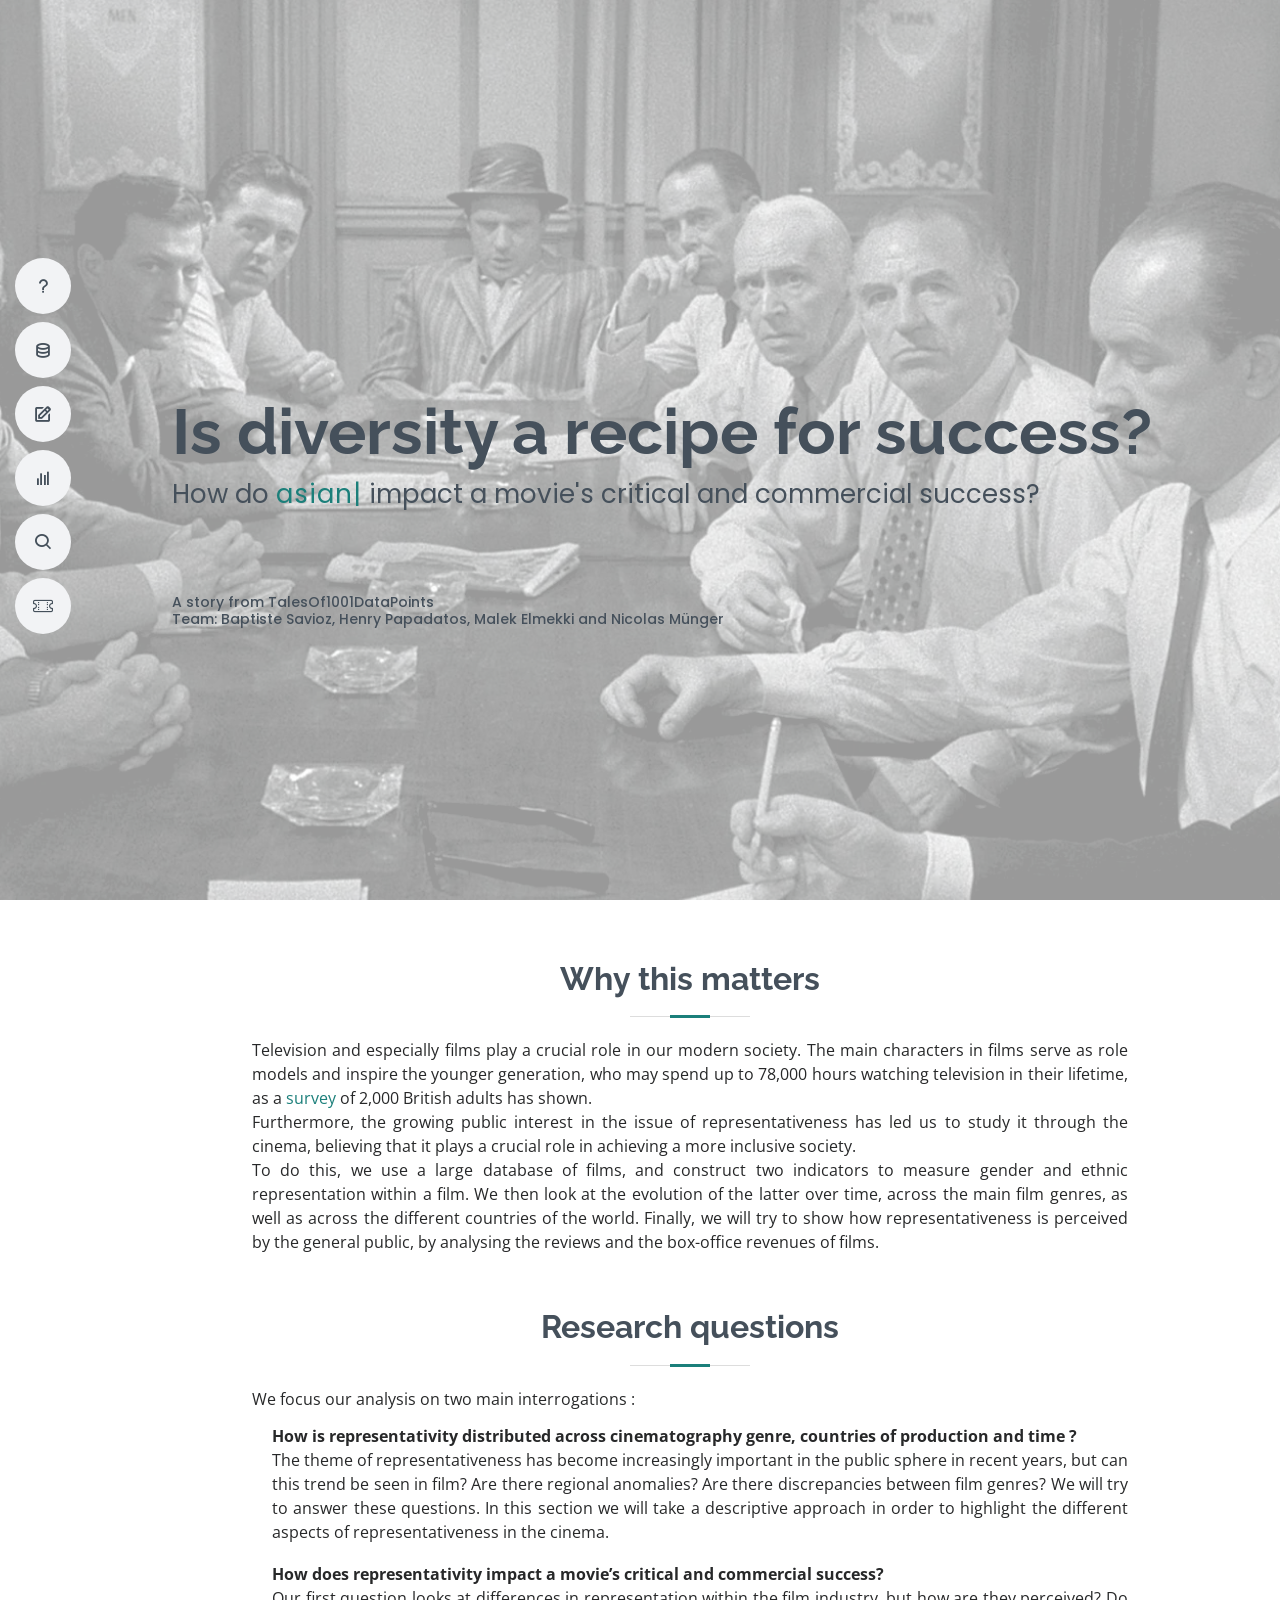
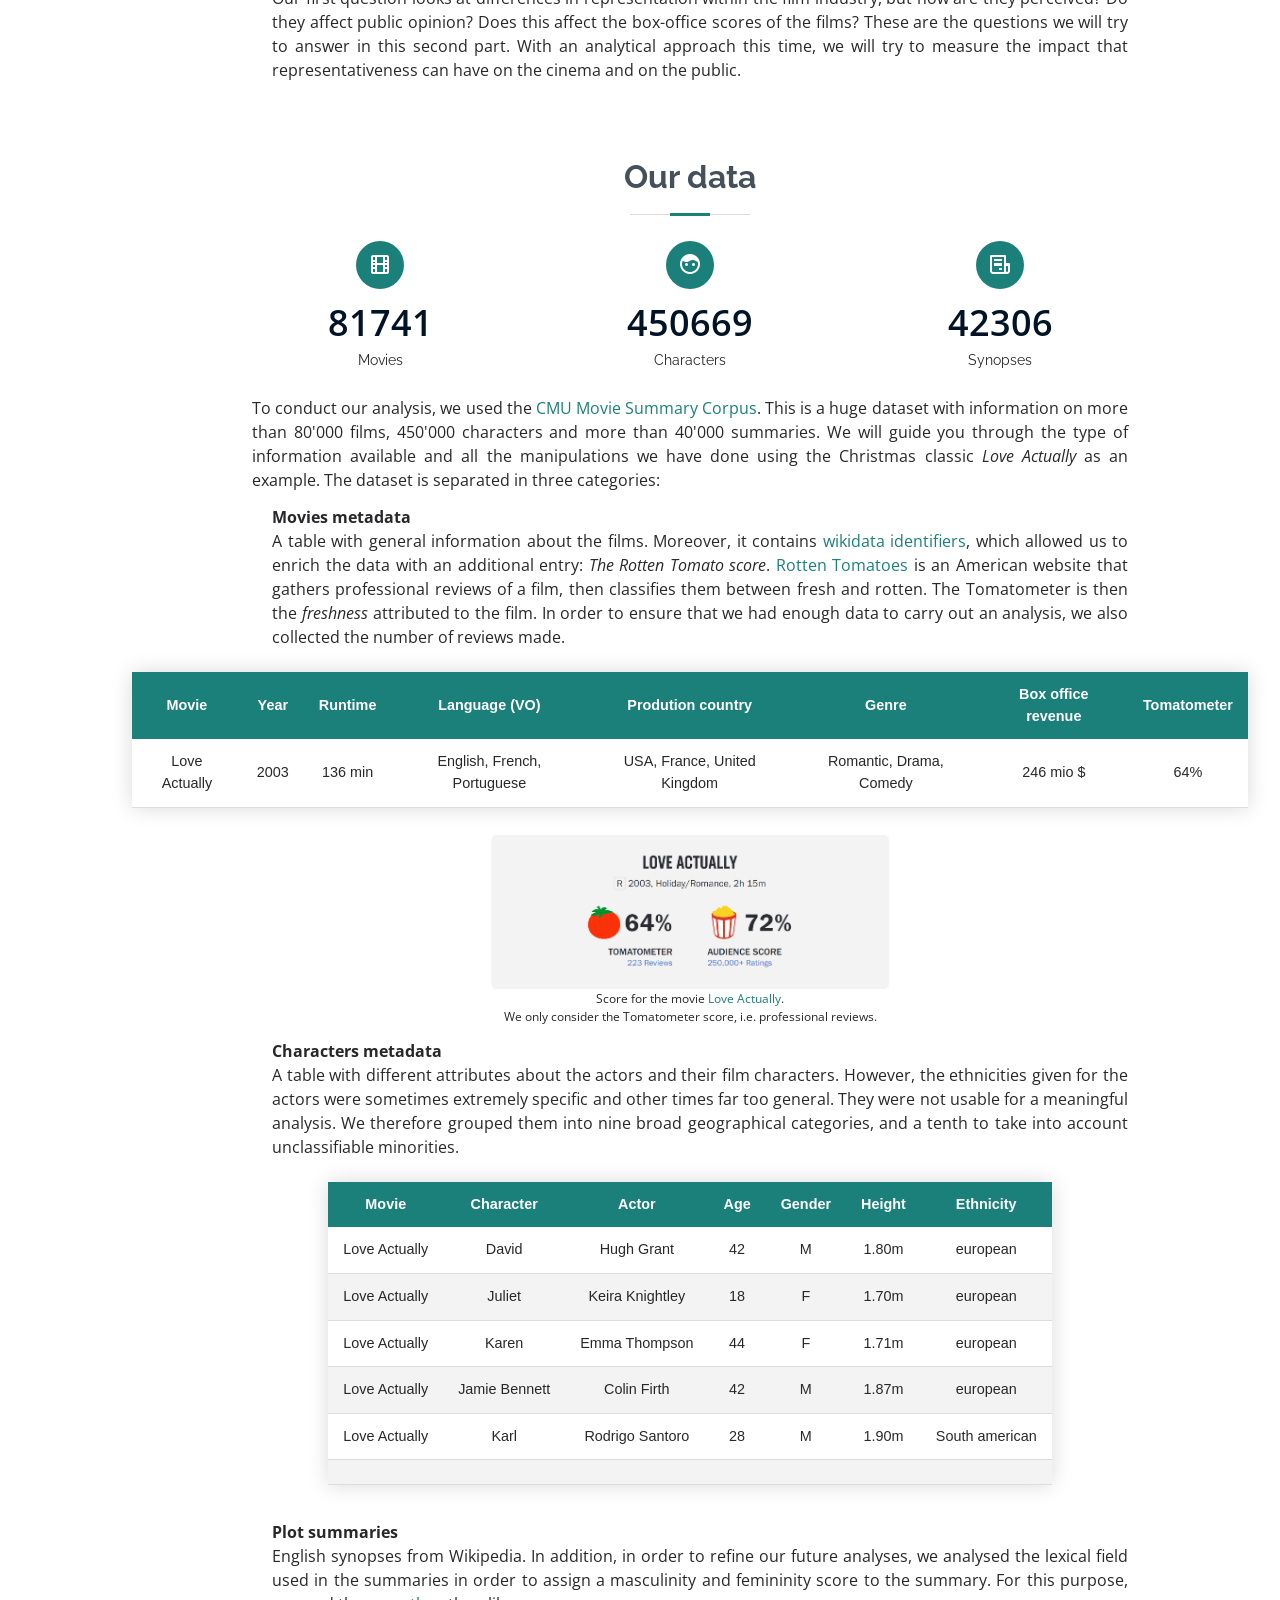
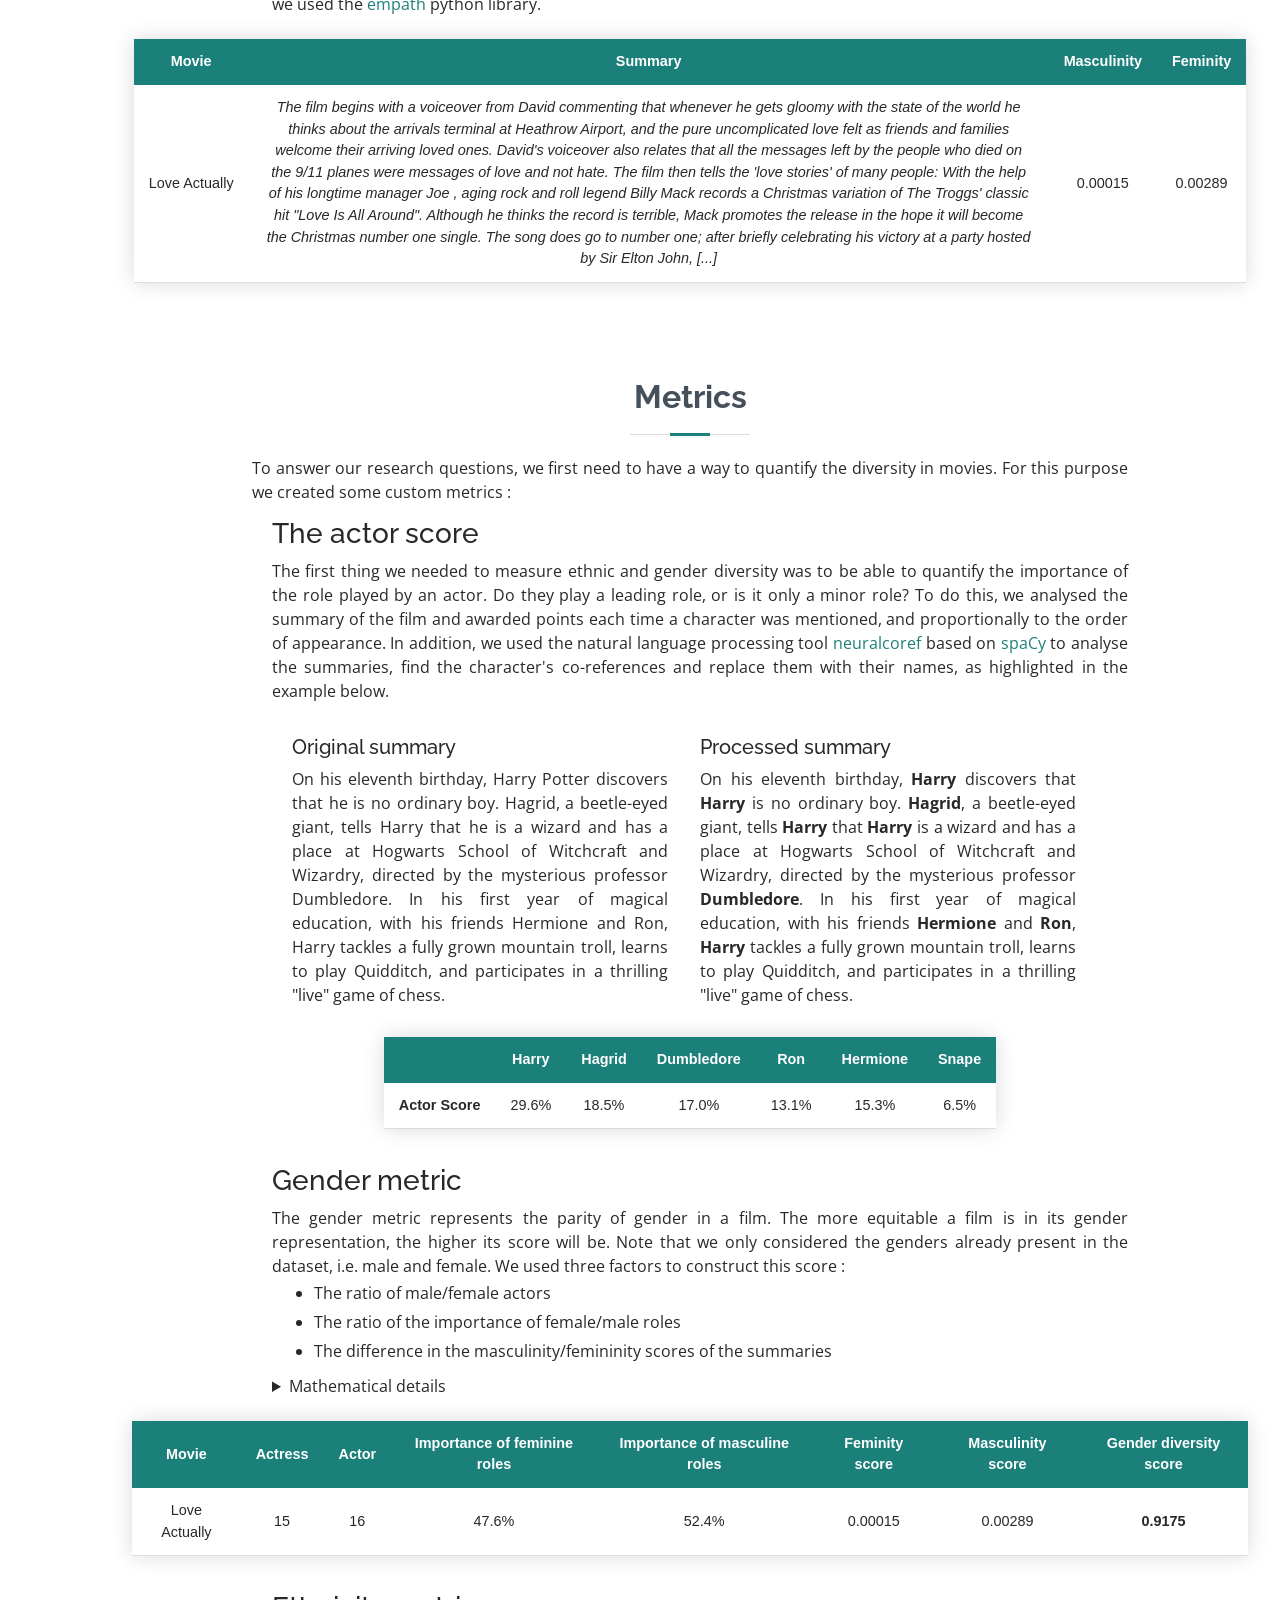
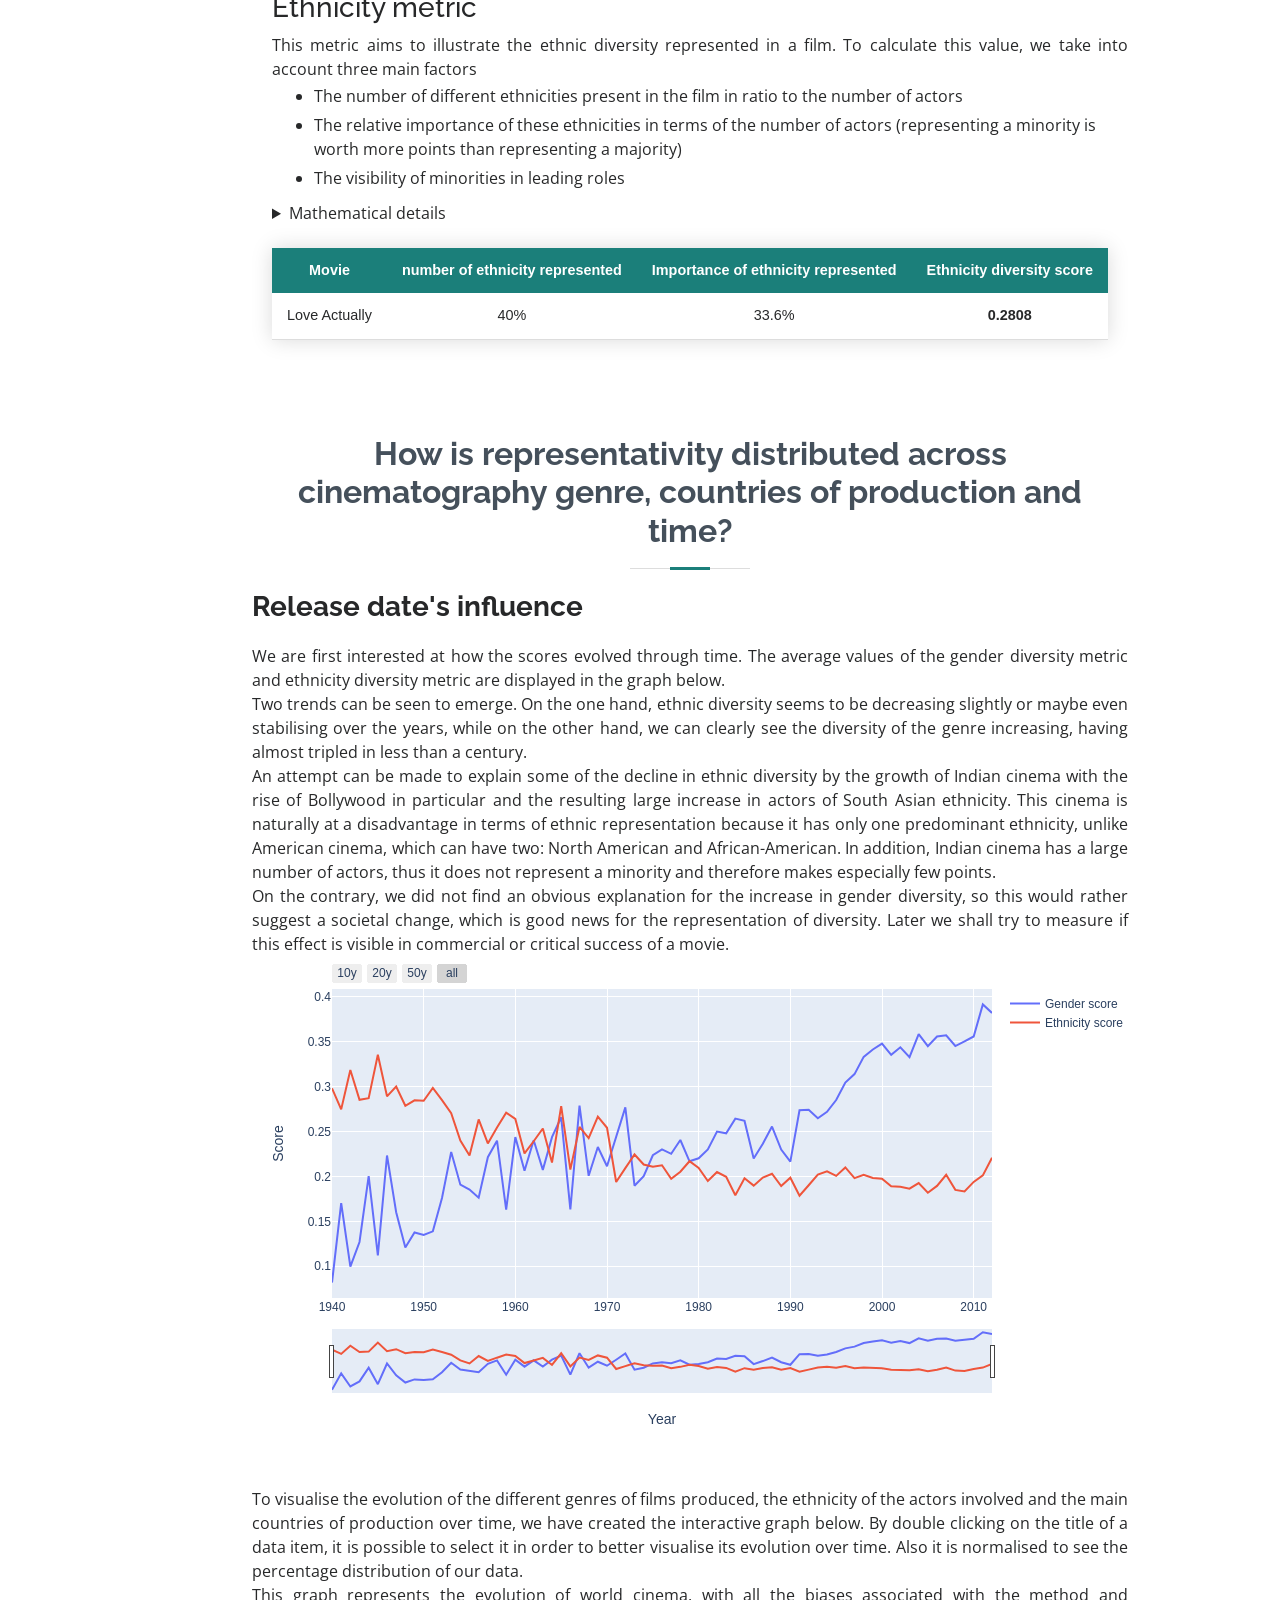
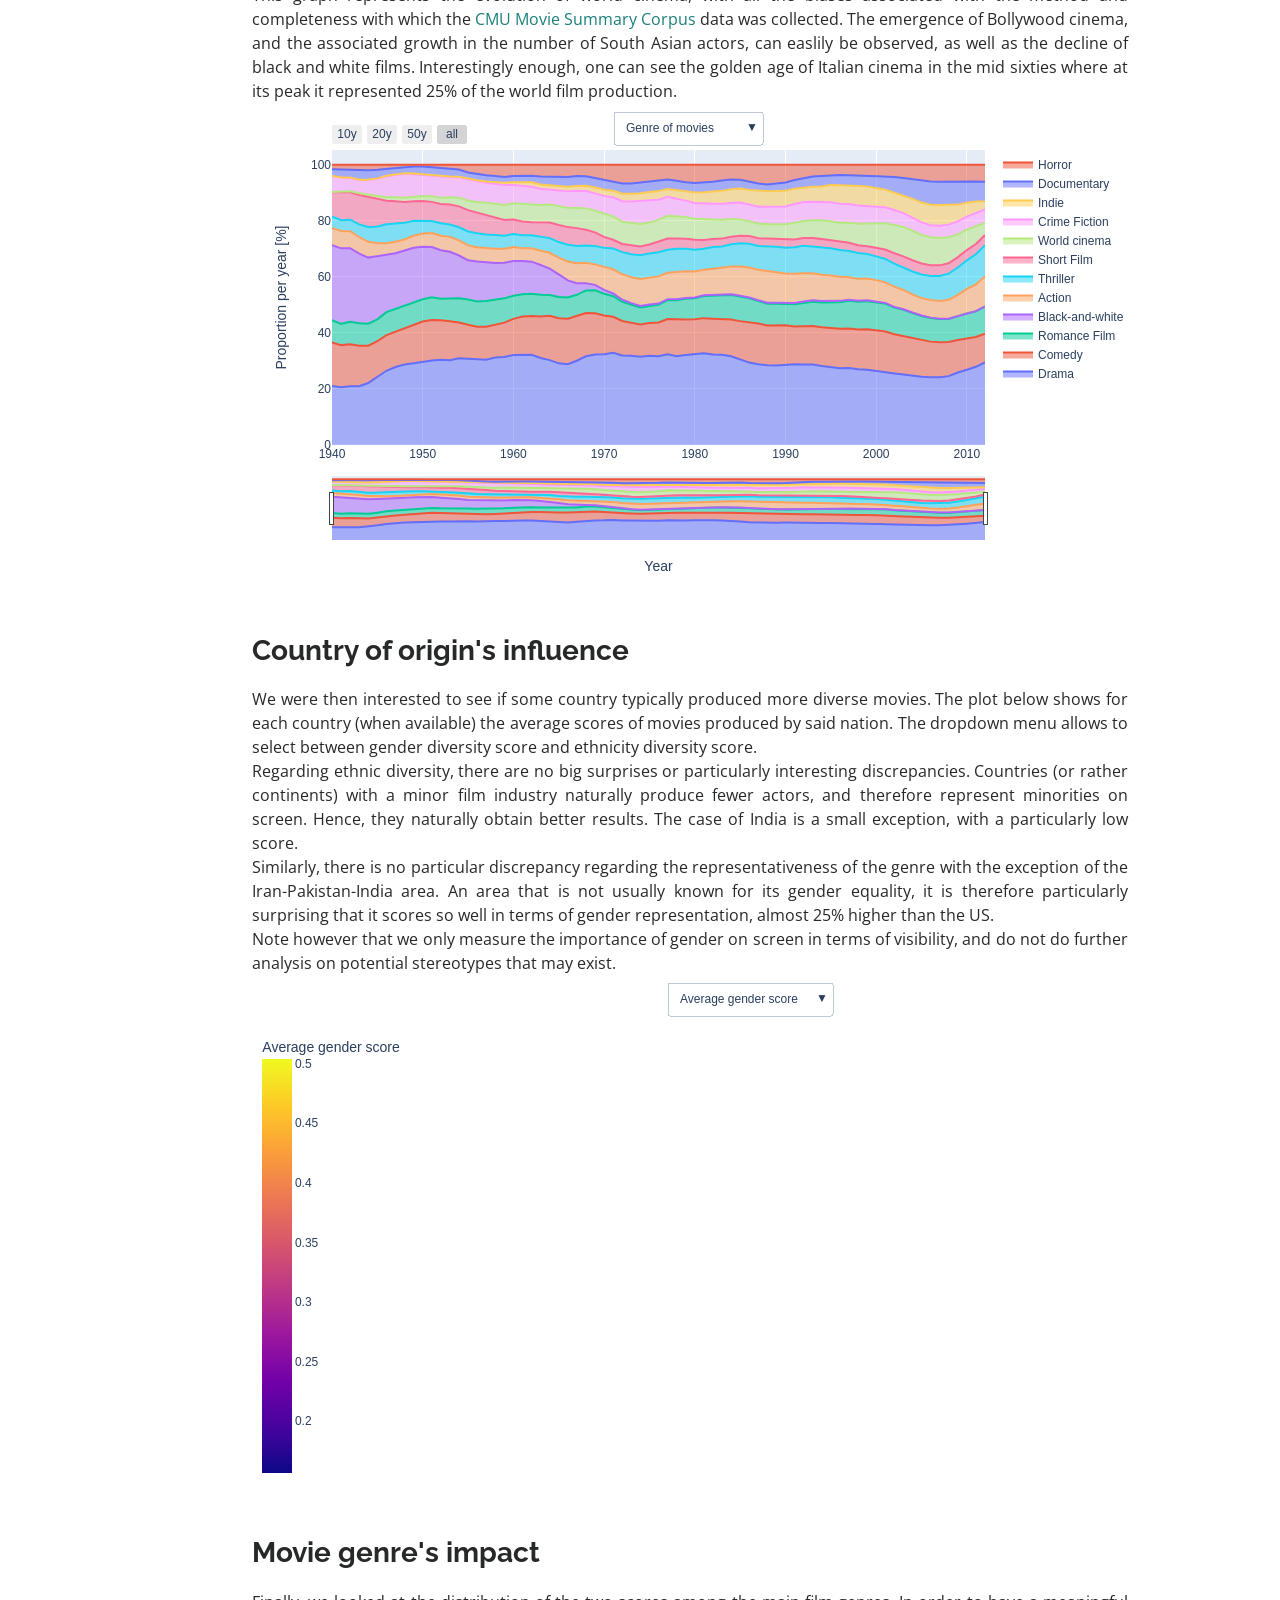
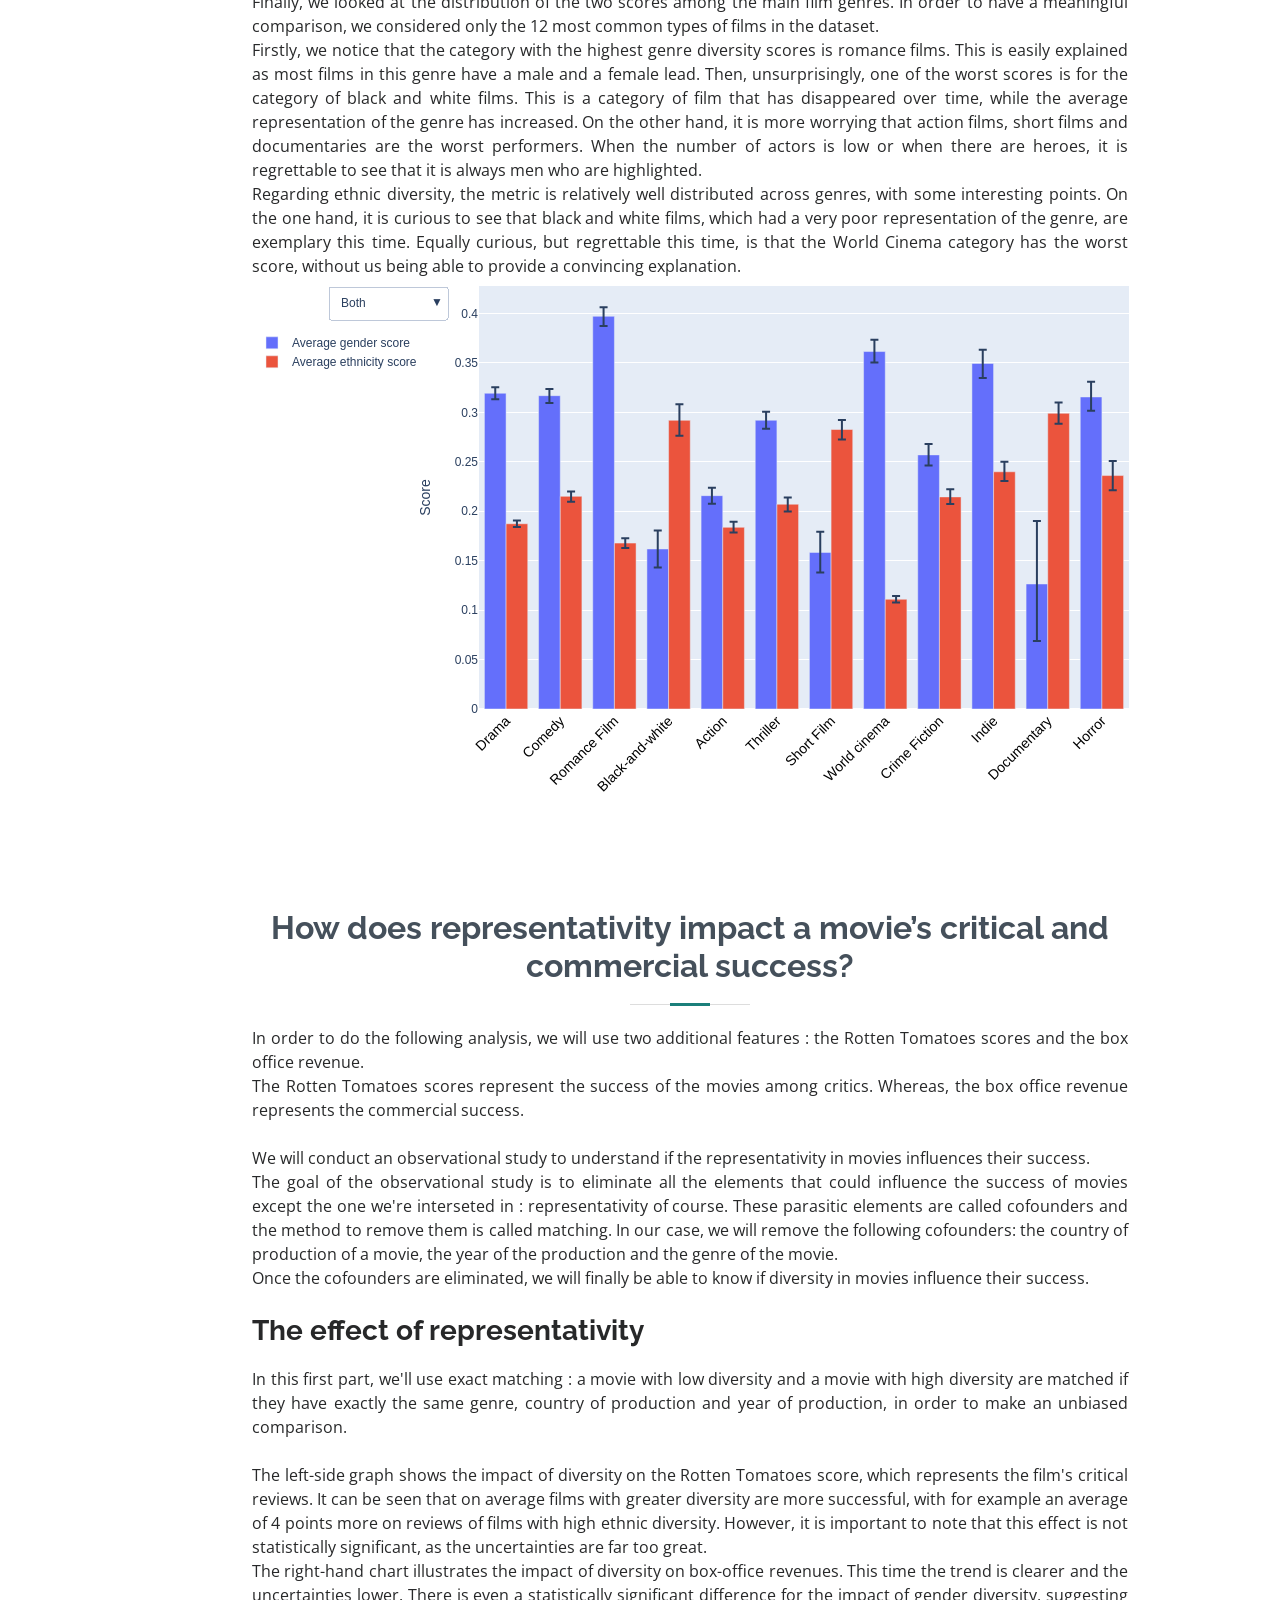
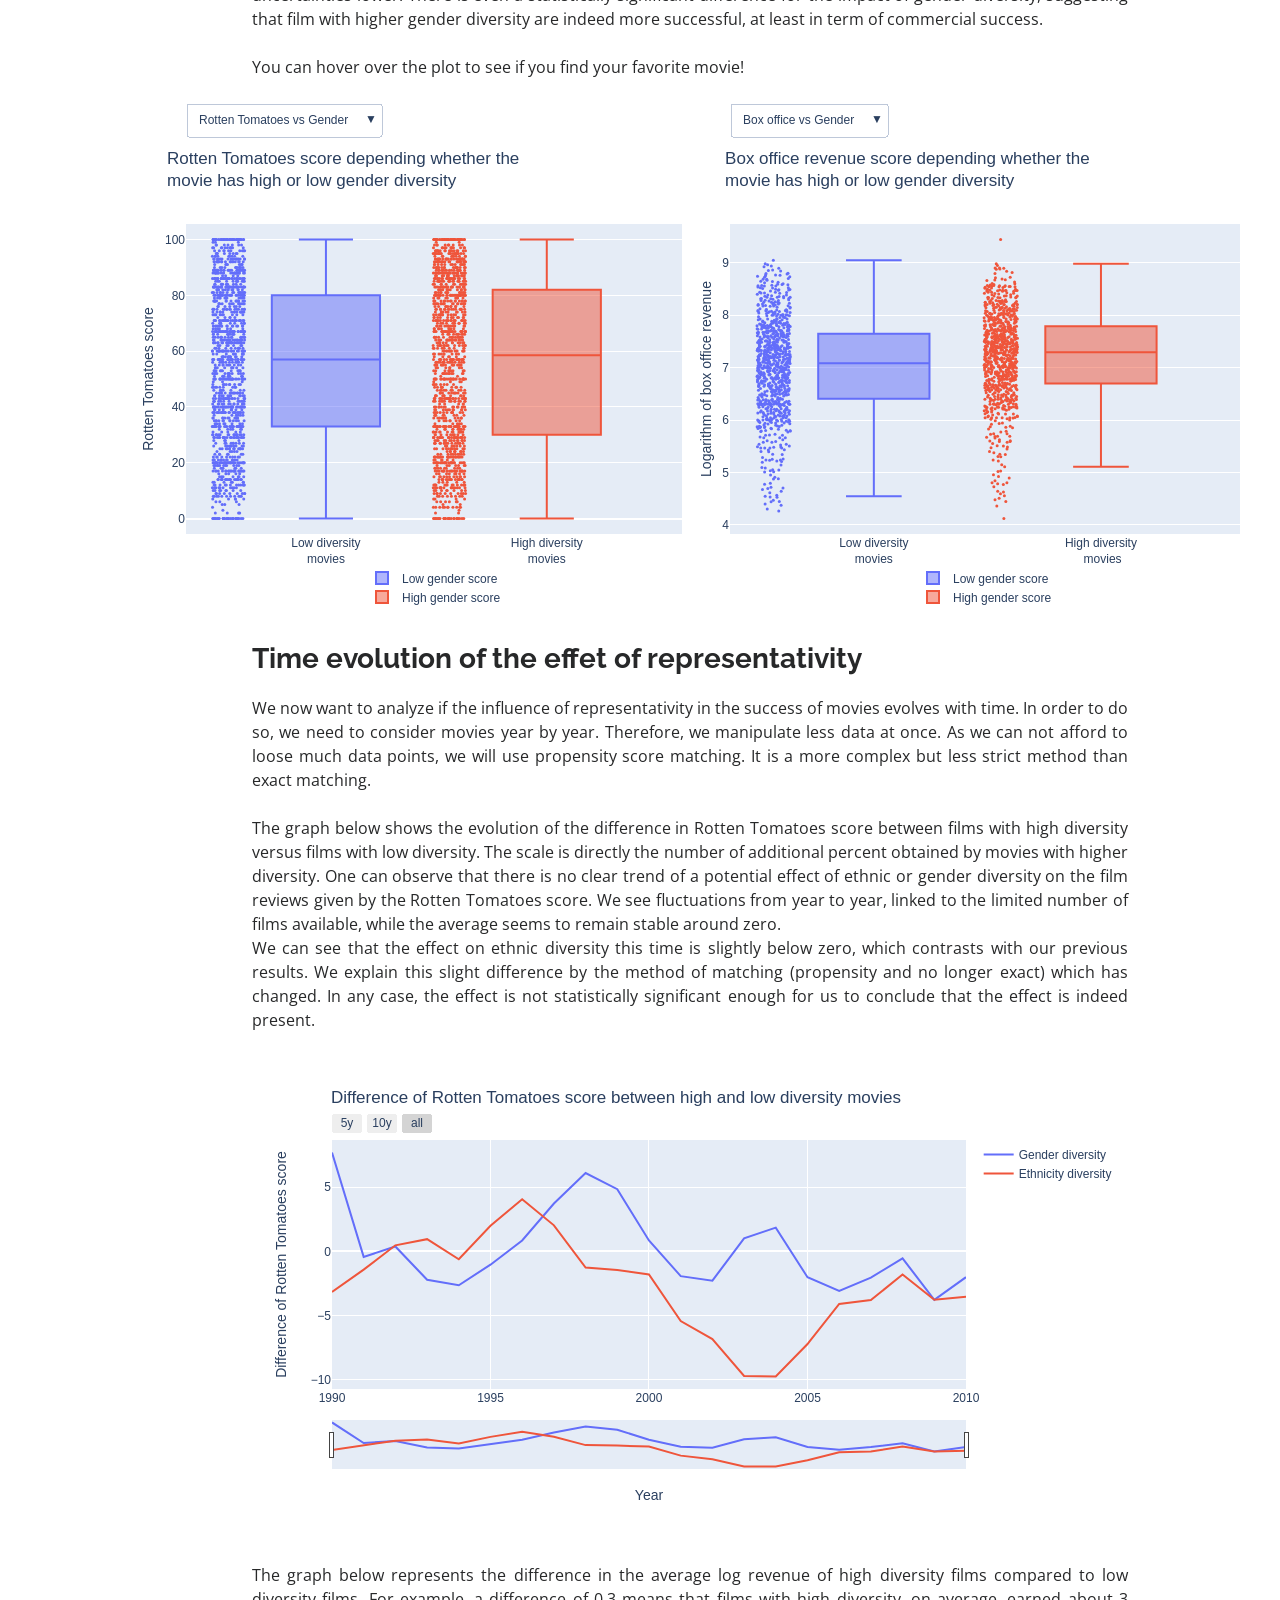
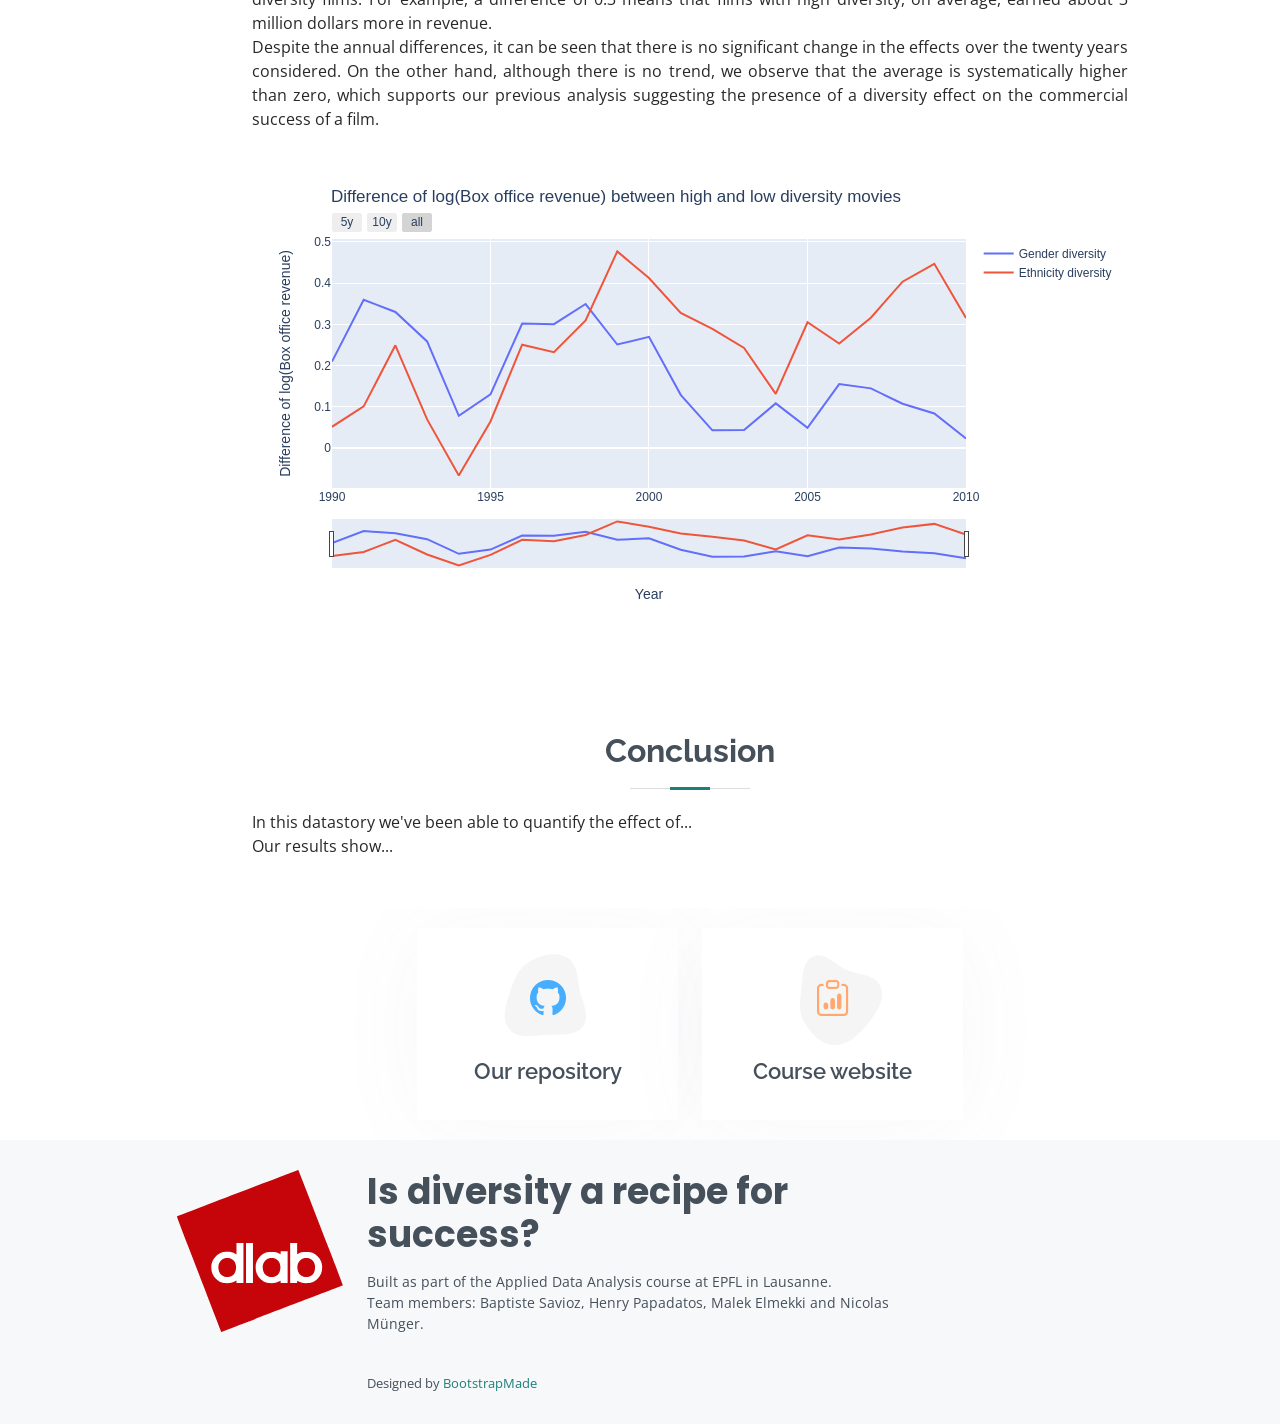
==== commit 94c0d62c: "Merge remote-tracking branch 'origin/main' into main" ====
--- a/index.html
+++ b/index.html
@@ -738,7 +738,7 @@
             <p>
               We now want to analyze if the influence of representativity in the success of movies evolves with time. In order to do so, we need to consider
               movies year by year. Therefore, we manipulate less data at once. As we can not afford to loose much data points, we will use propensity score
-              matching. It is a more complex but less strict method then exact matching.<br>
+              matching. It is a more complex but less strict method than exact matching.<br>
               <br>
               The graph below shows the evolution of the difference in Rotten Tomatoes score between films with high diversity versus films with low
               diversity. The scale is directly the number of additional percent obtained by movies with higher diversity.
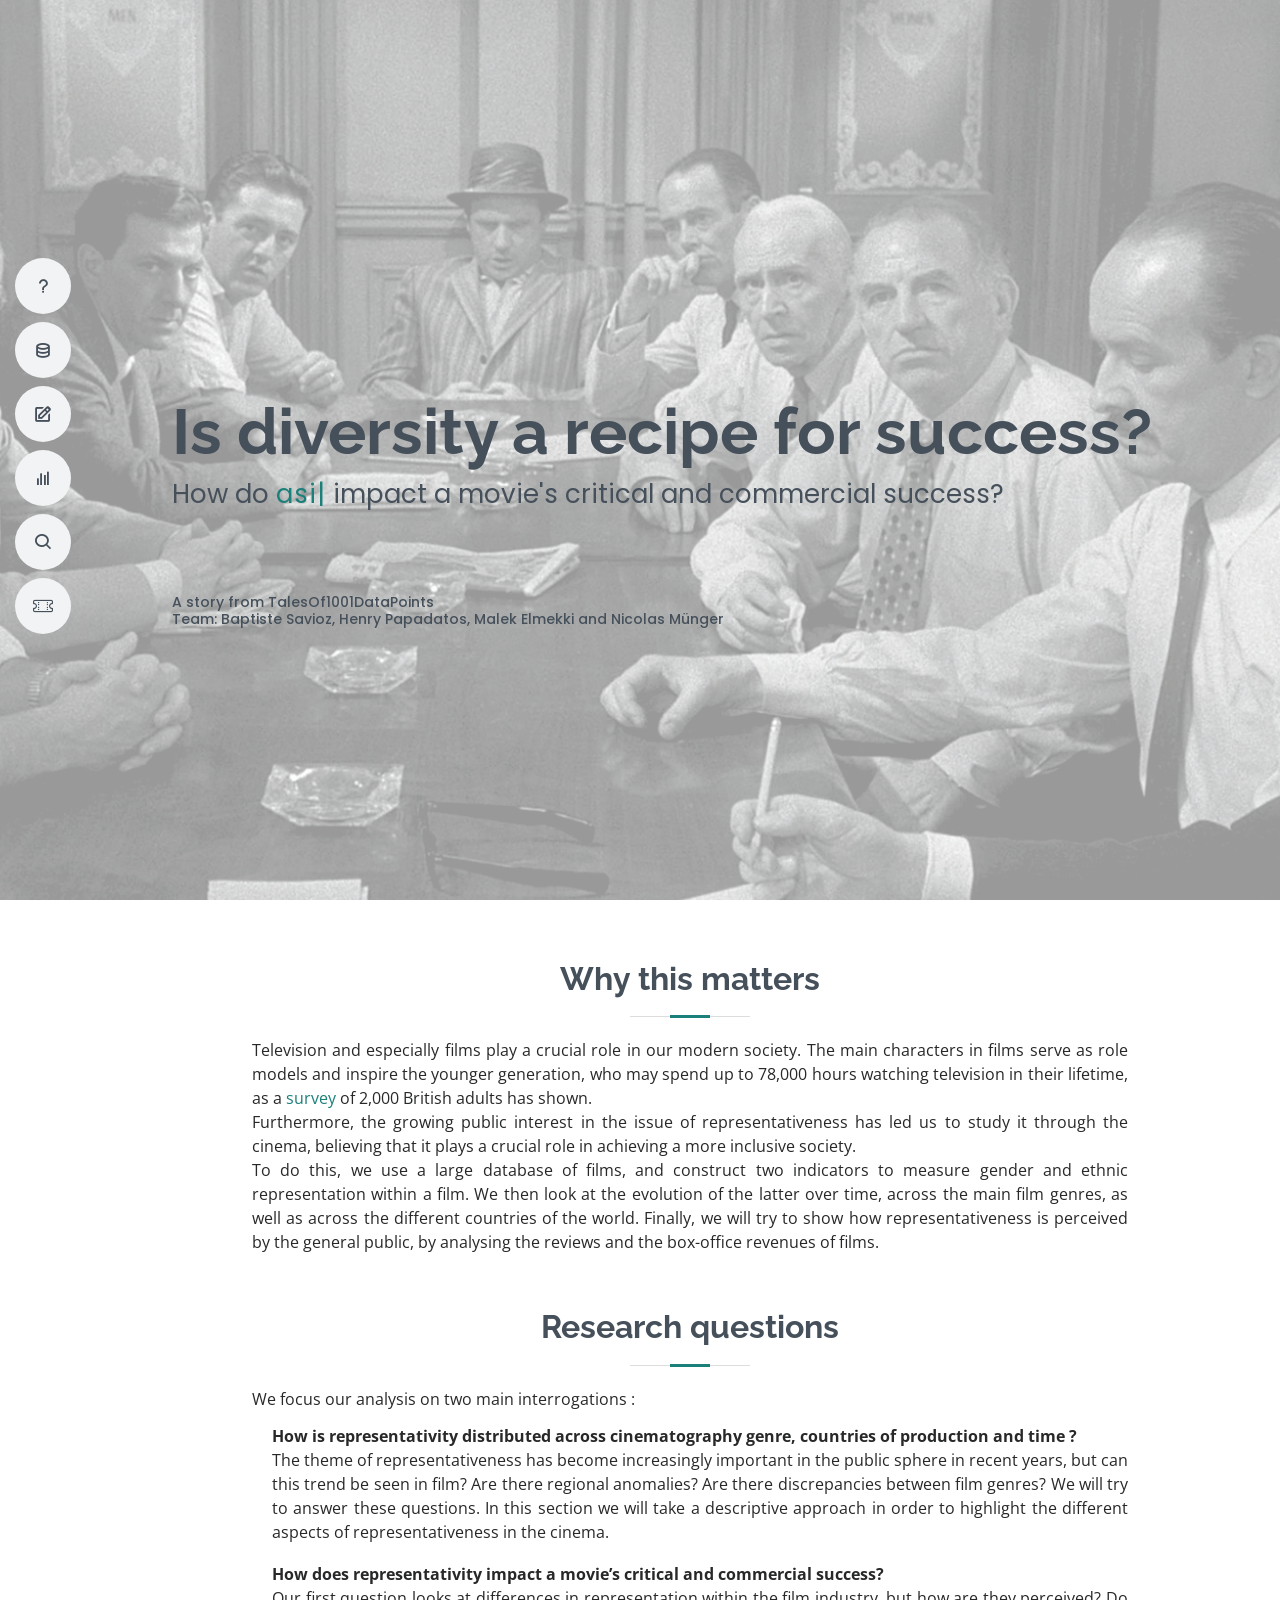
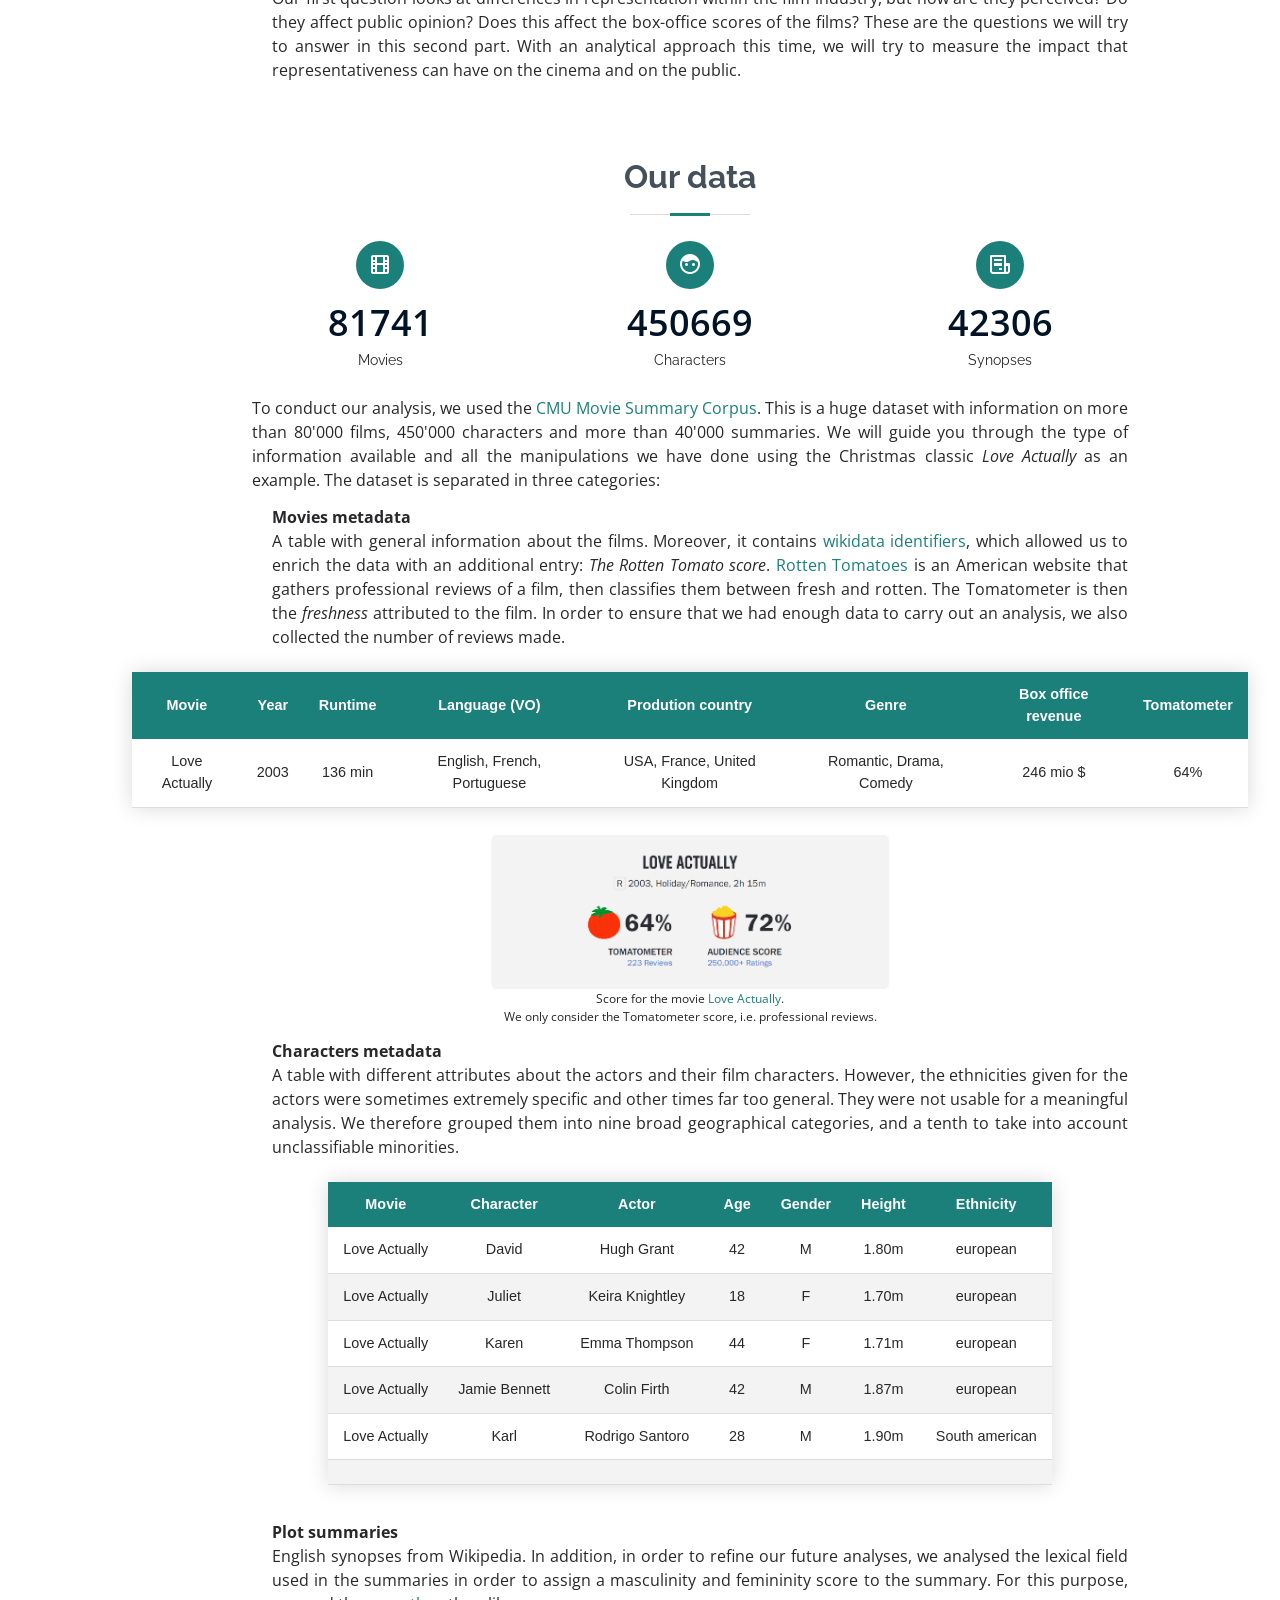
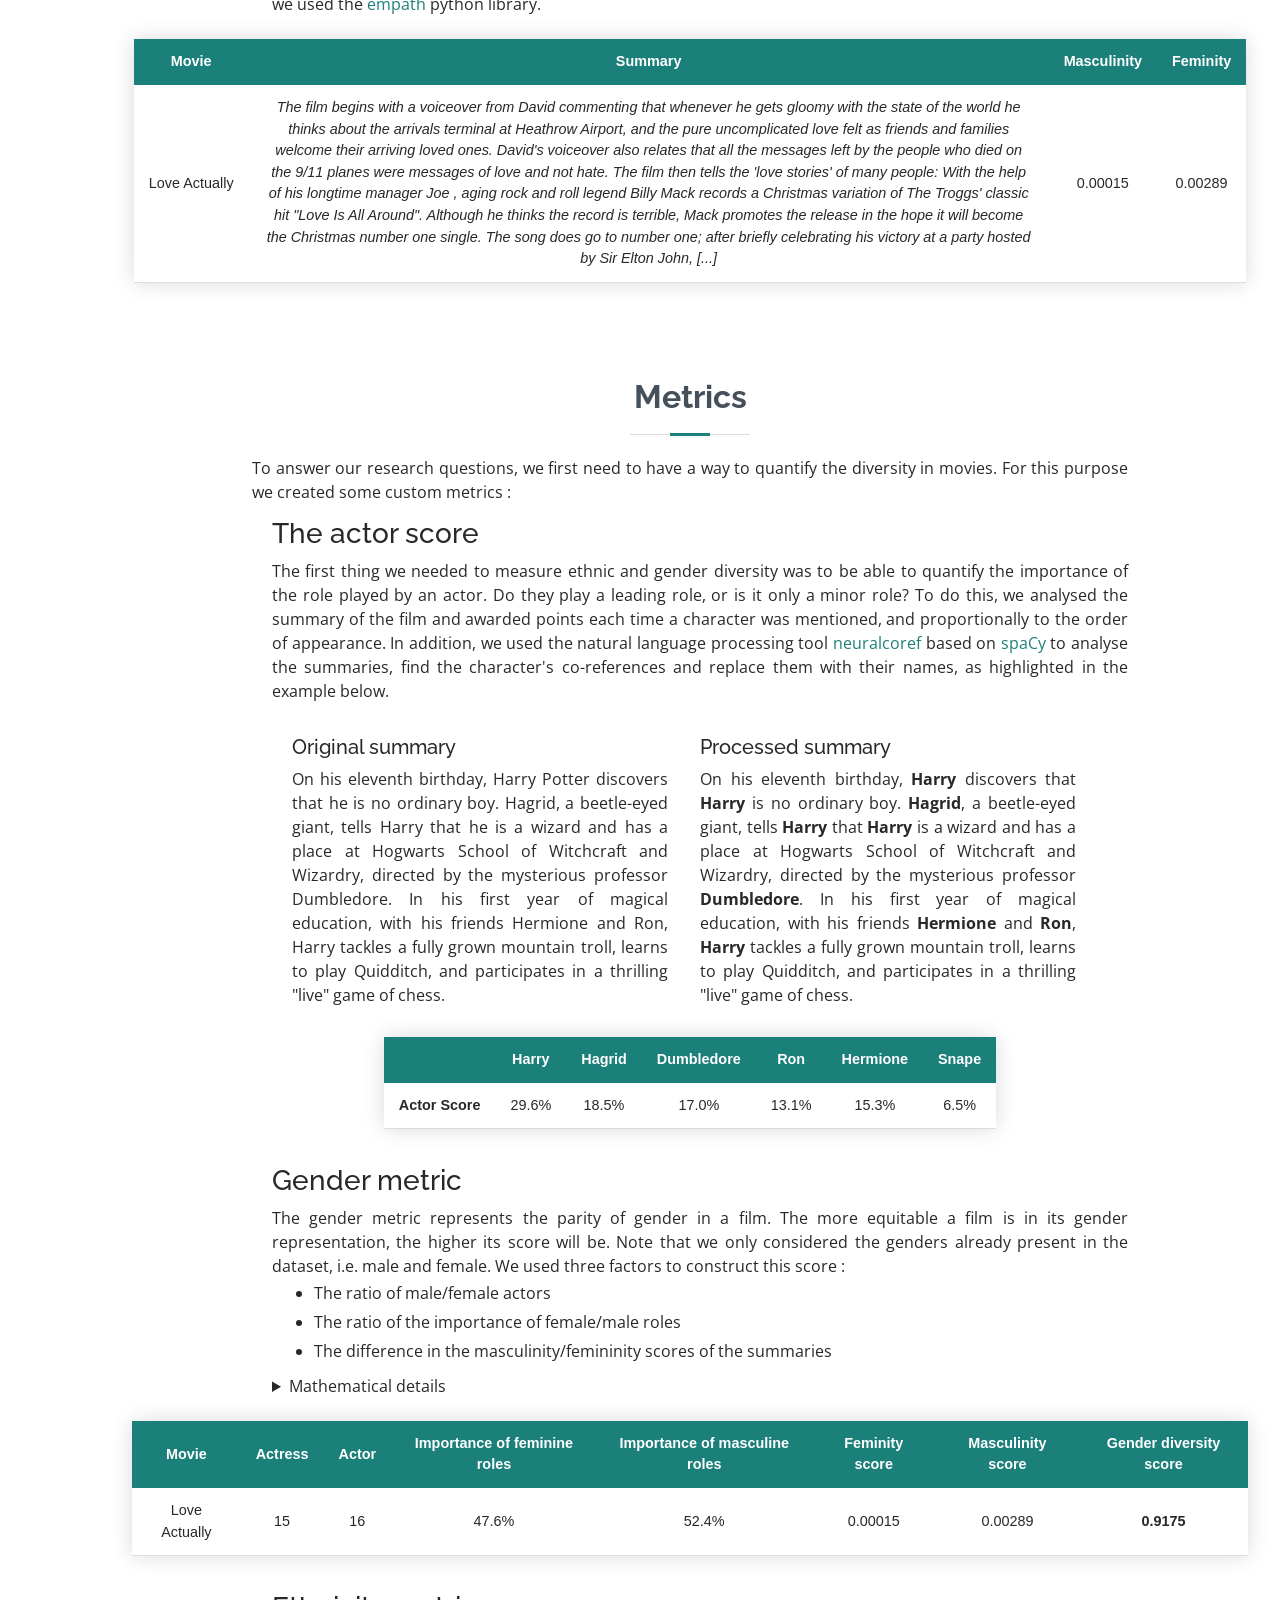
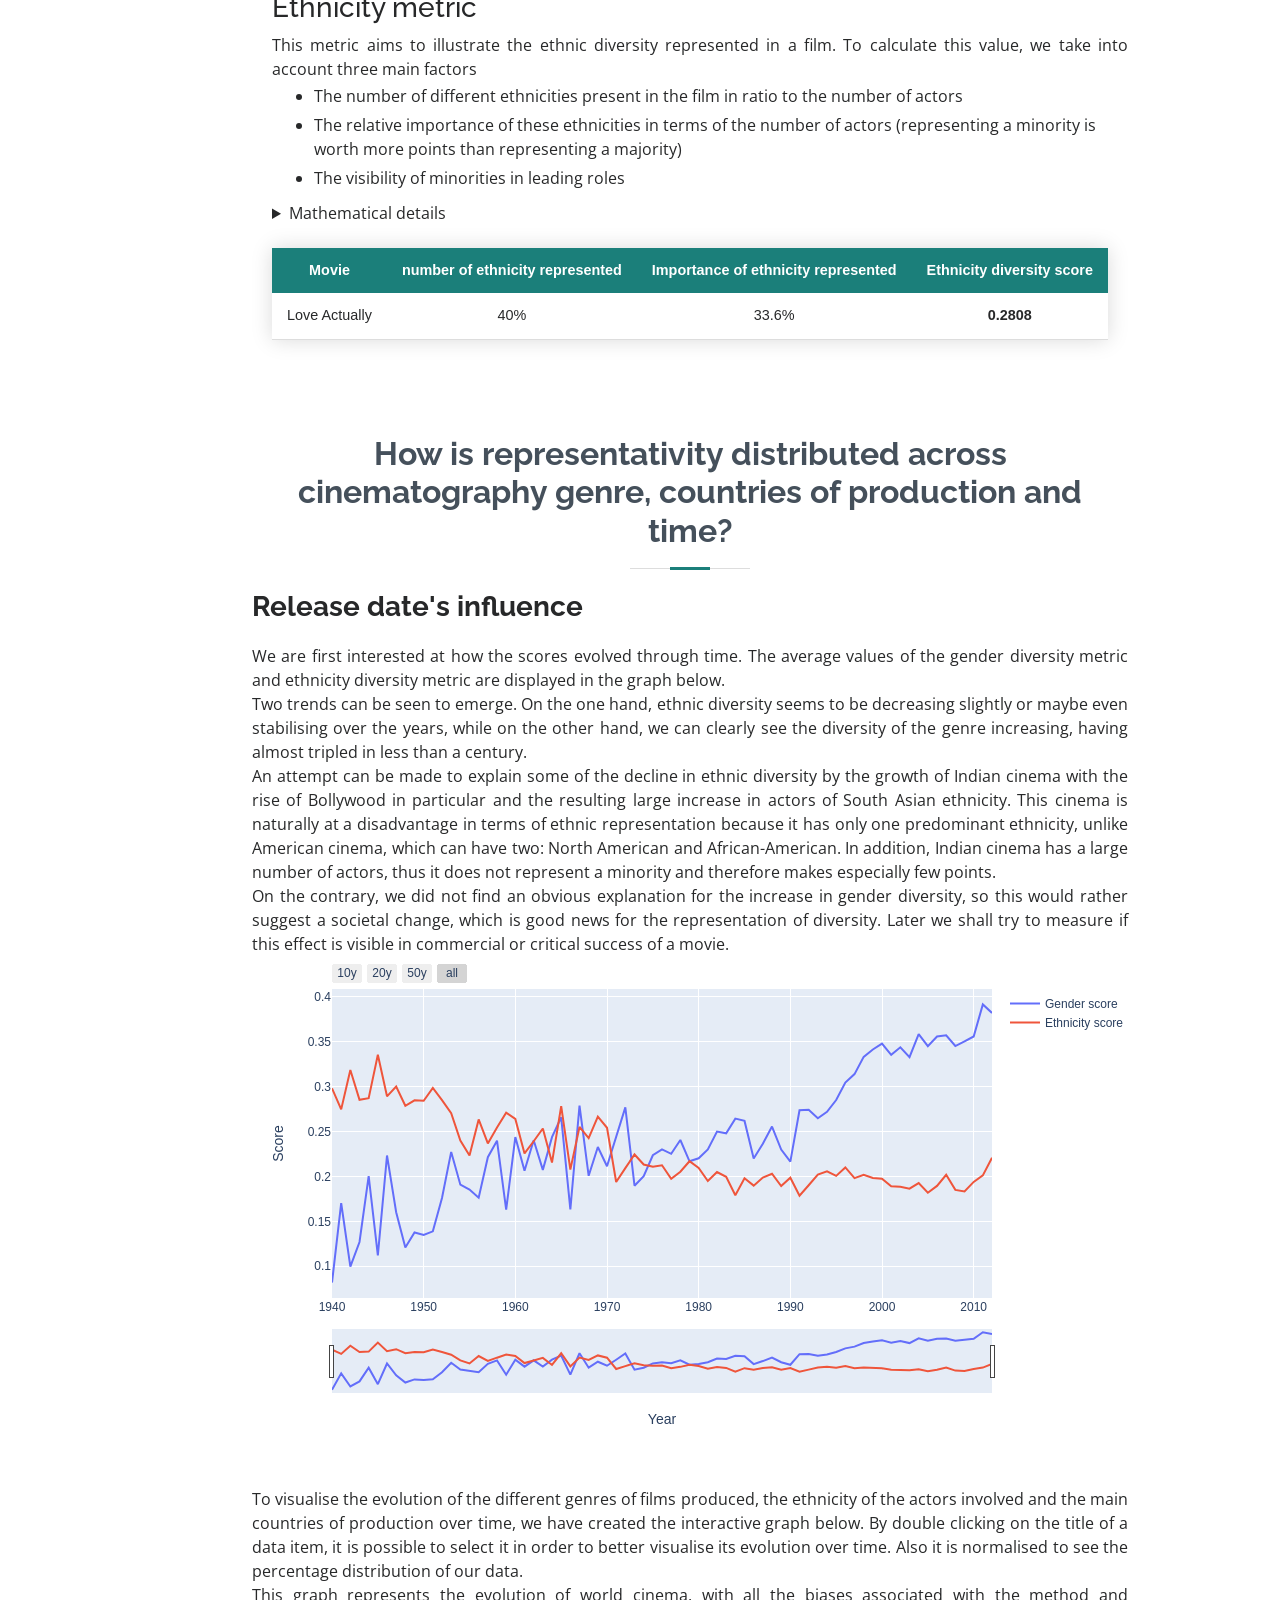
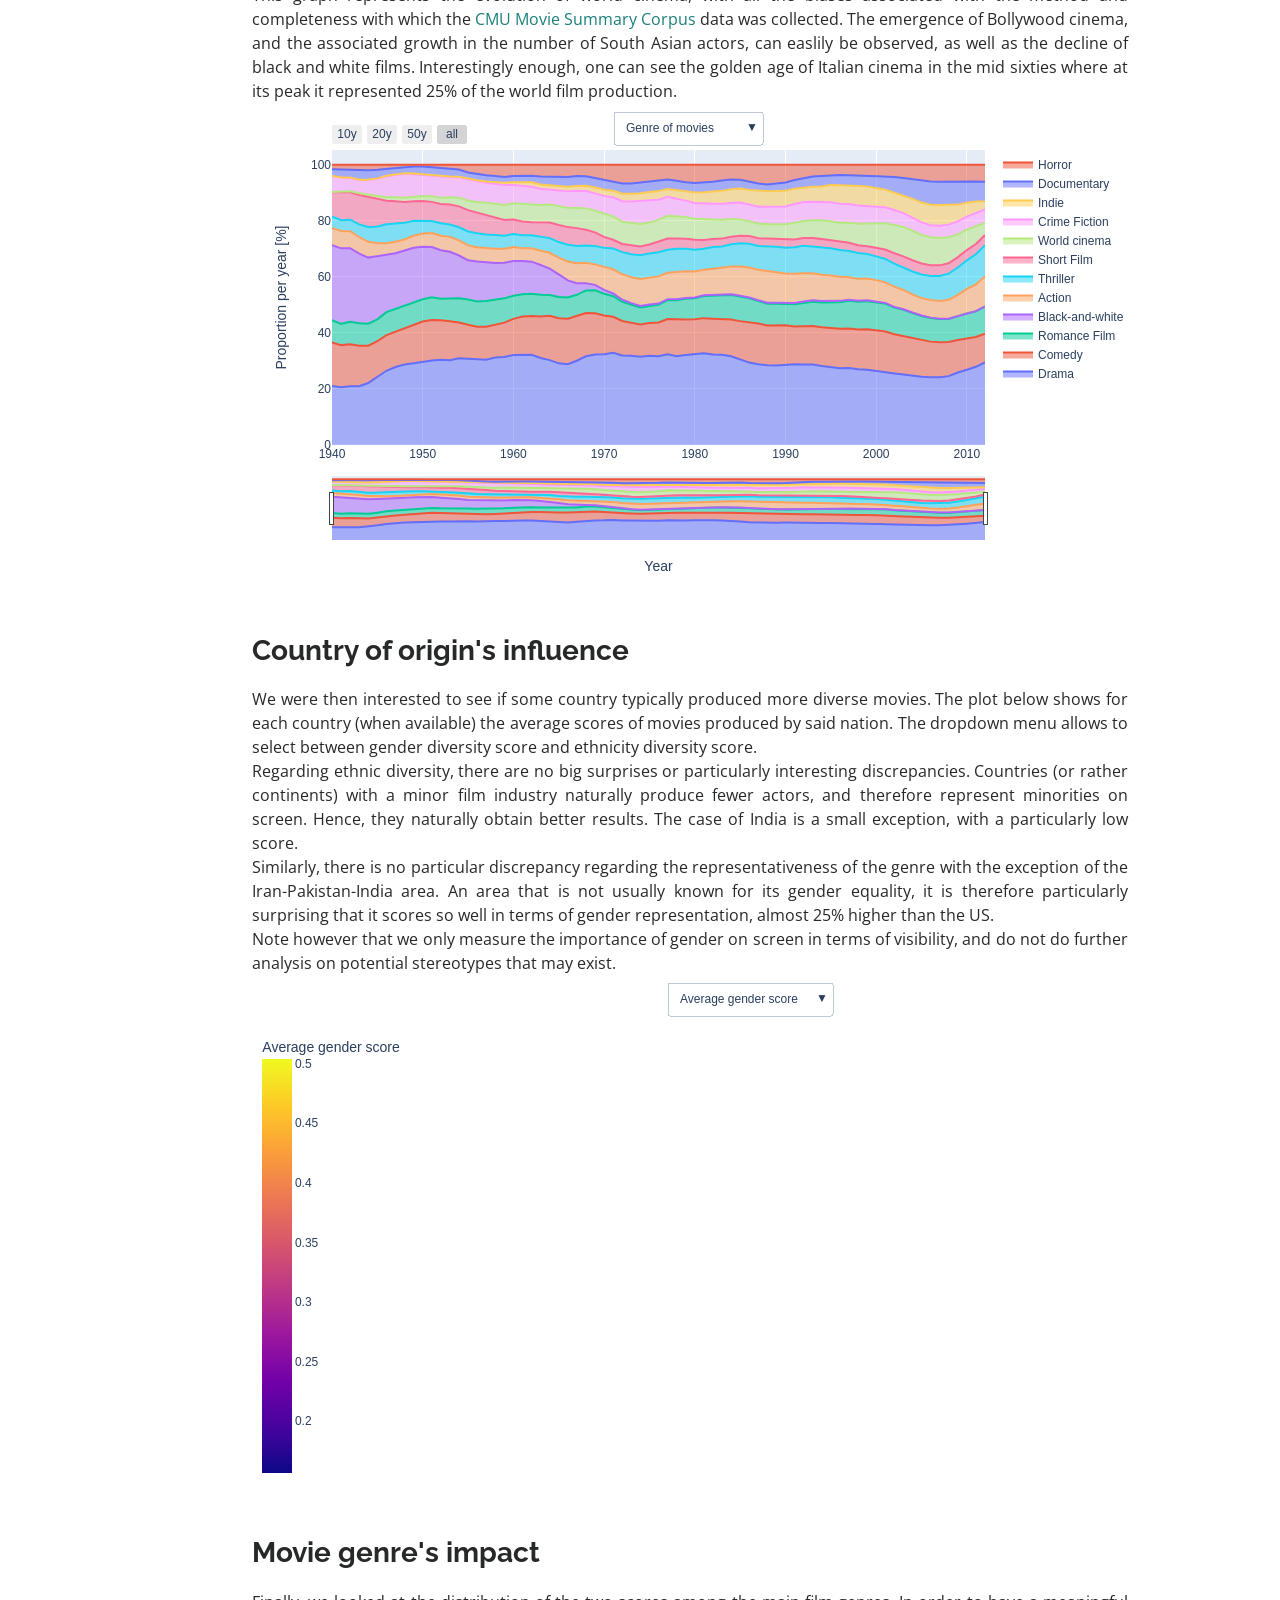
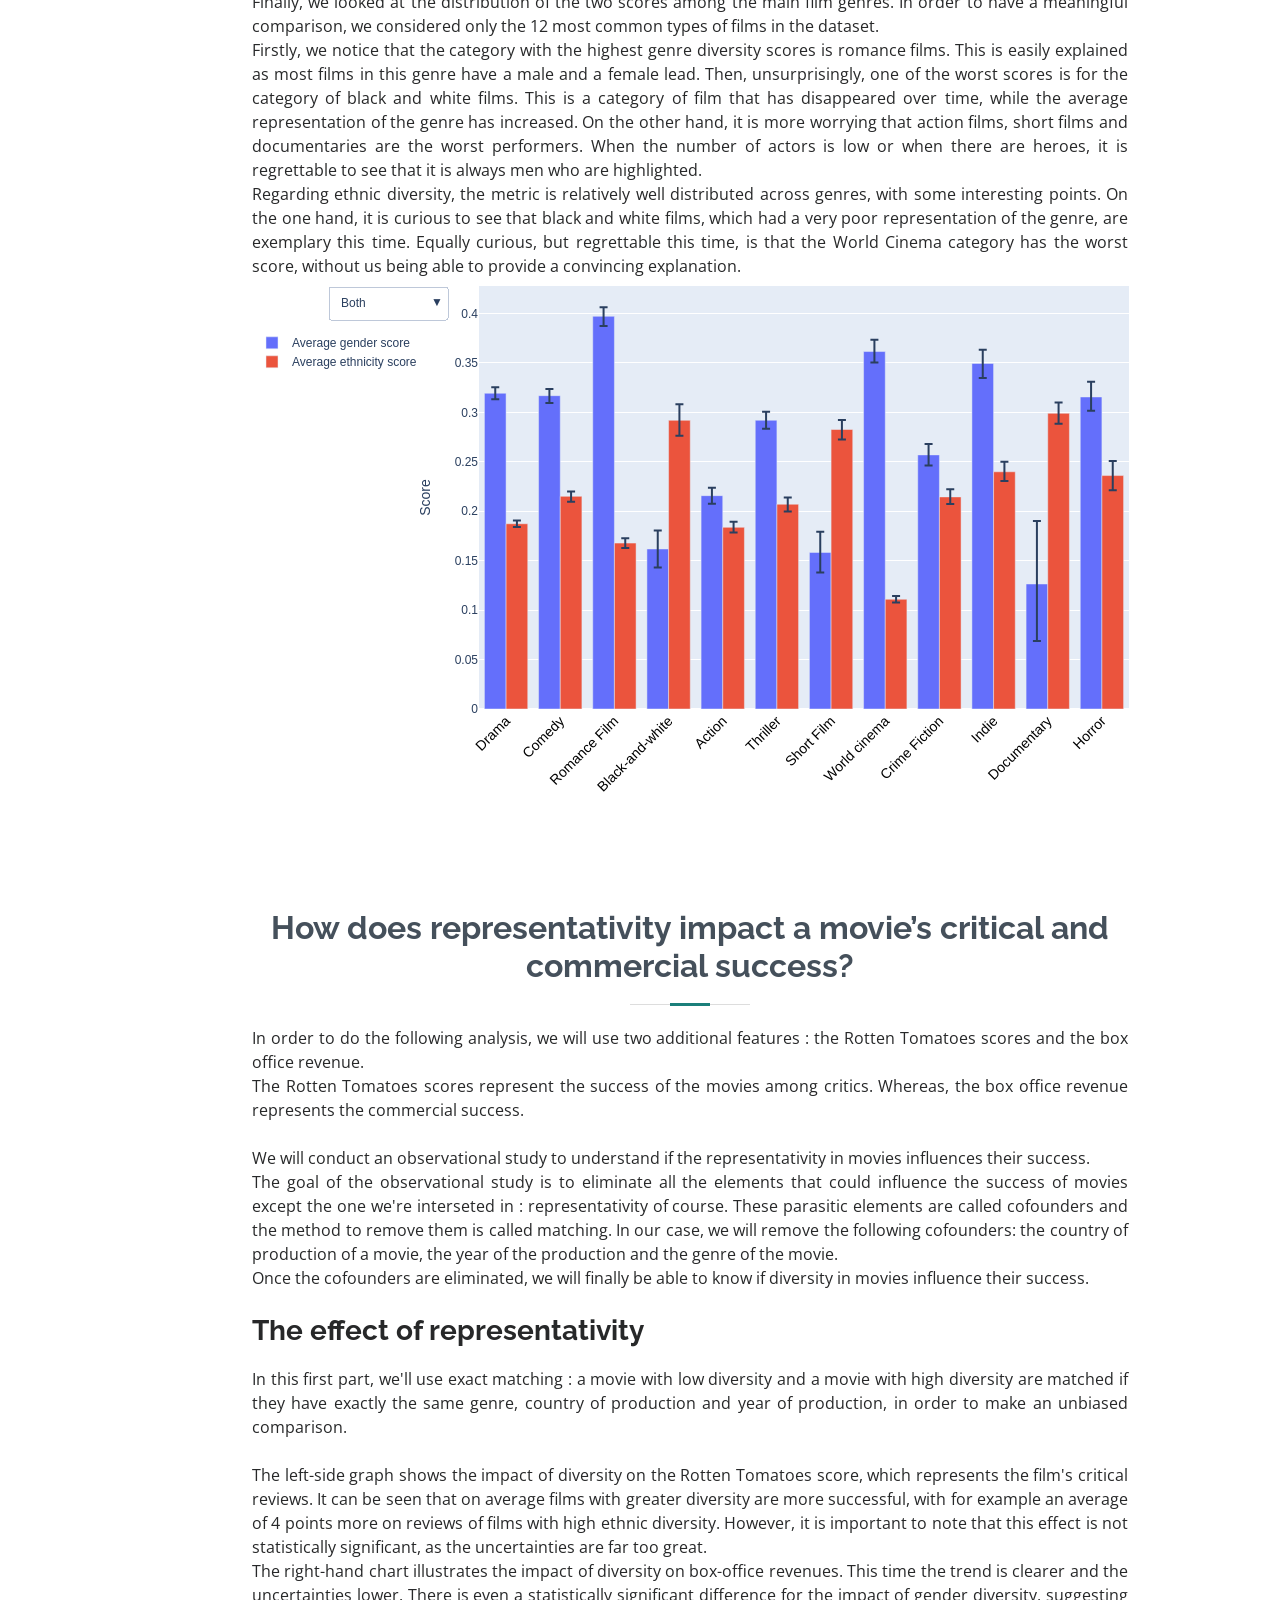
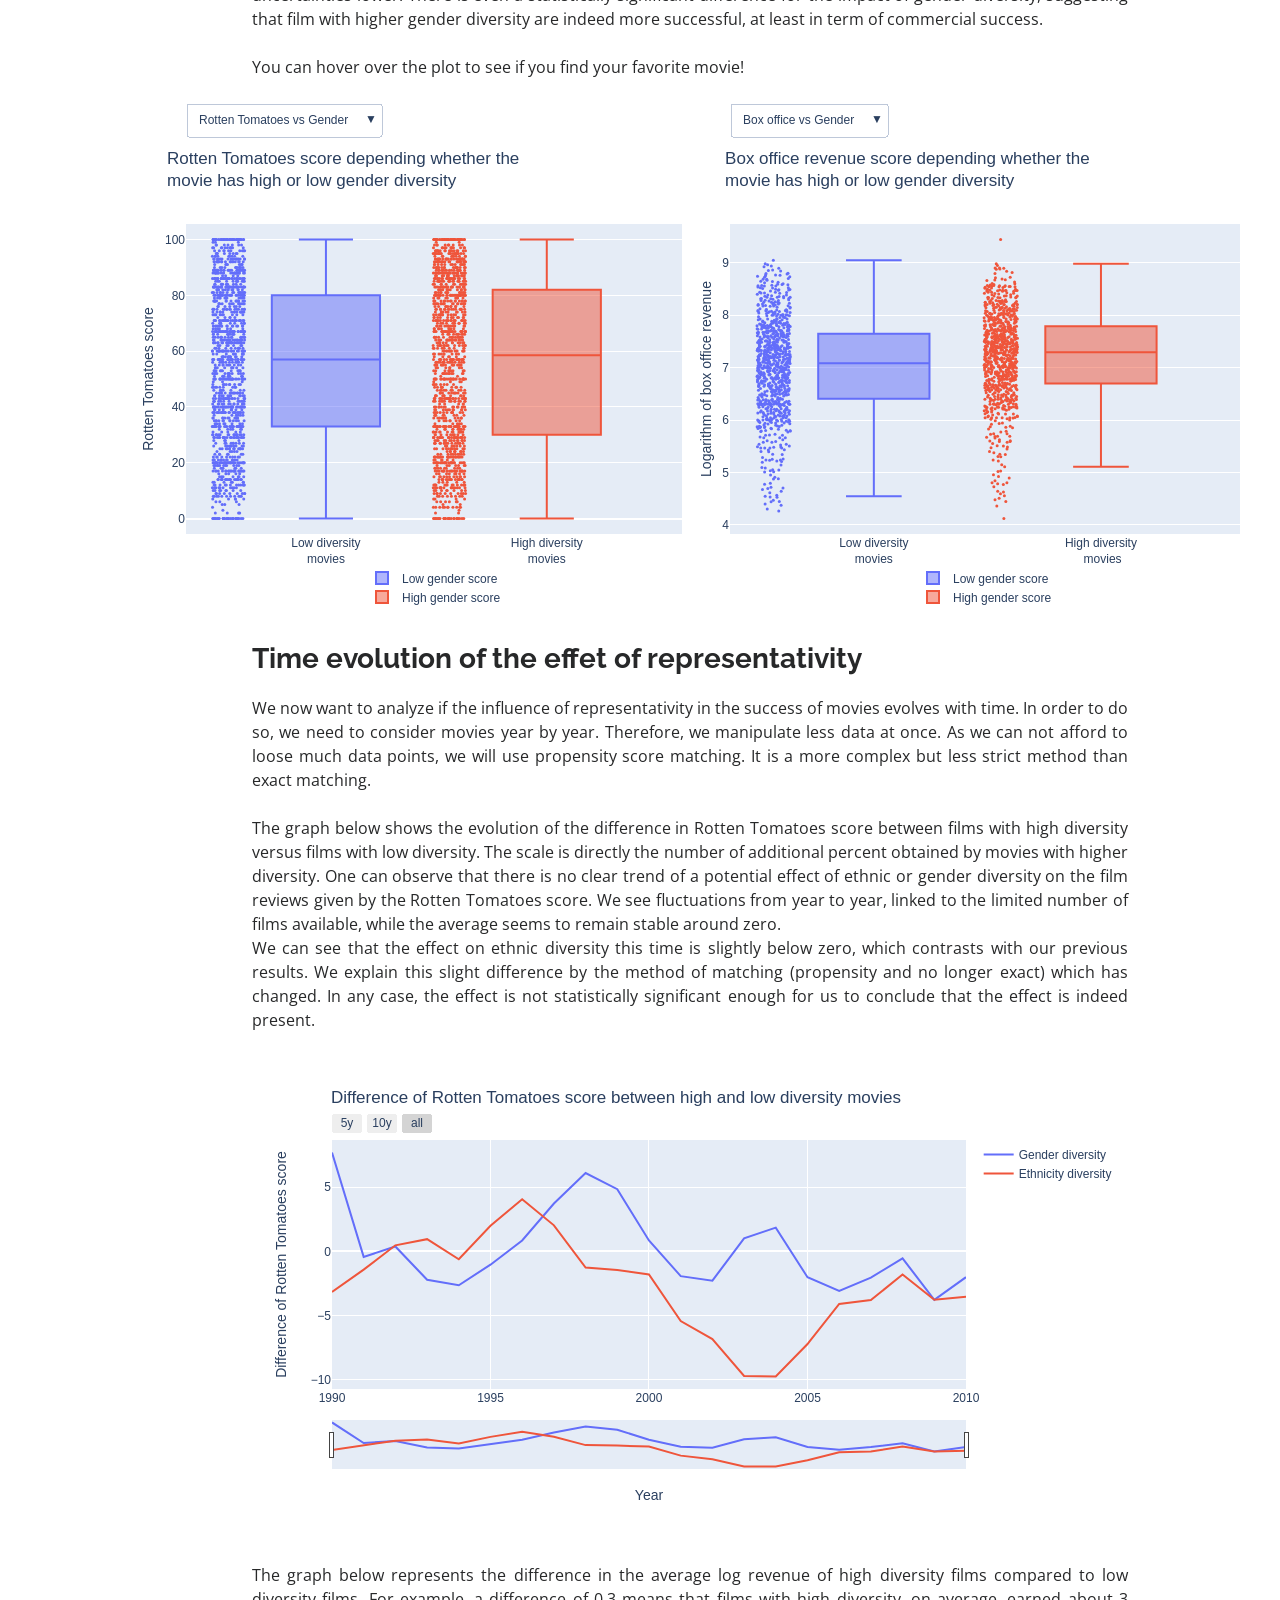
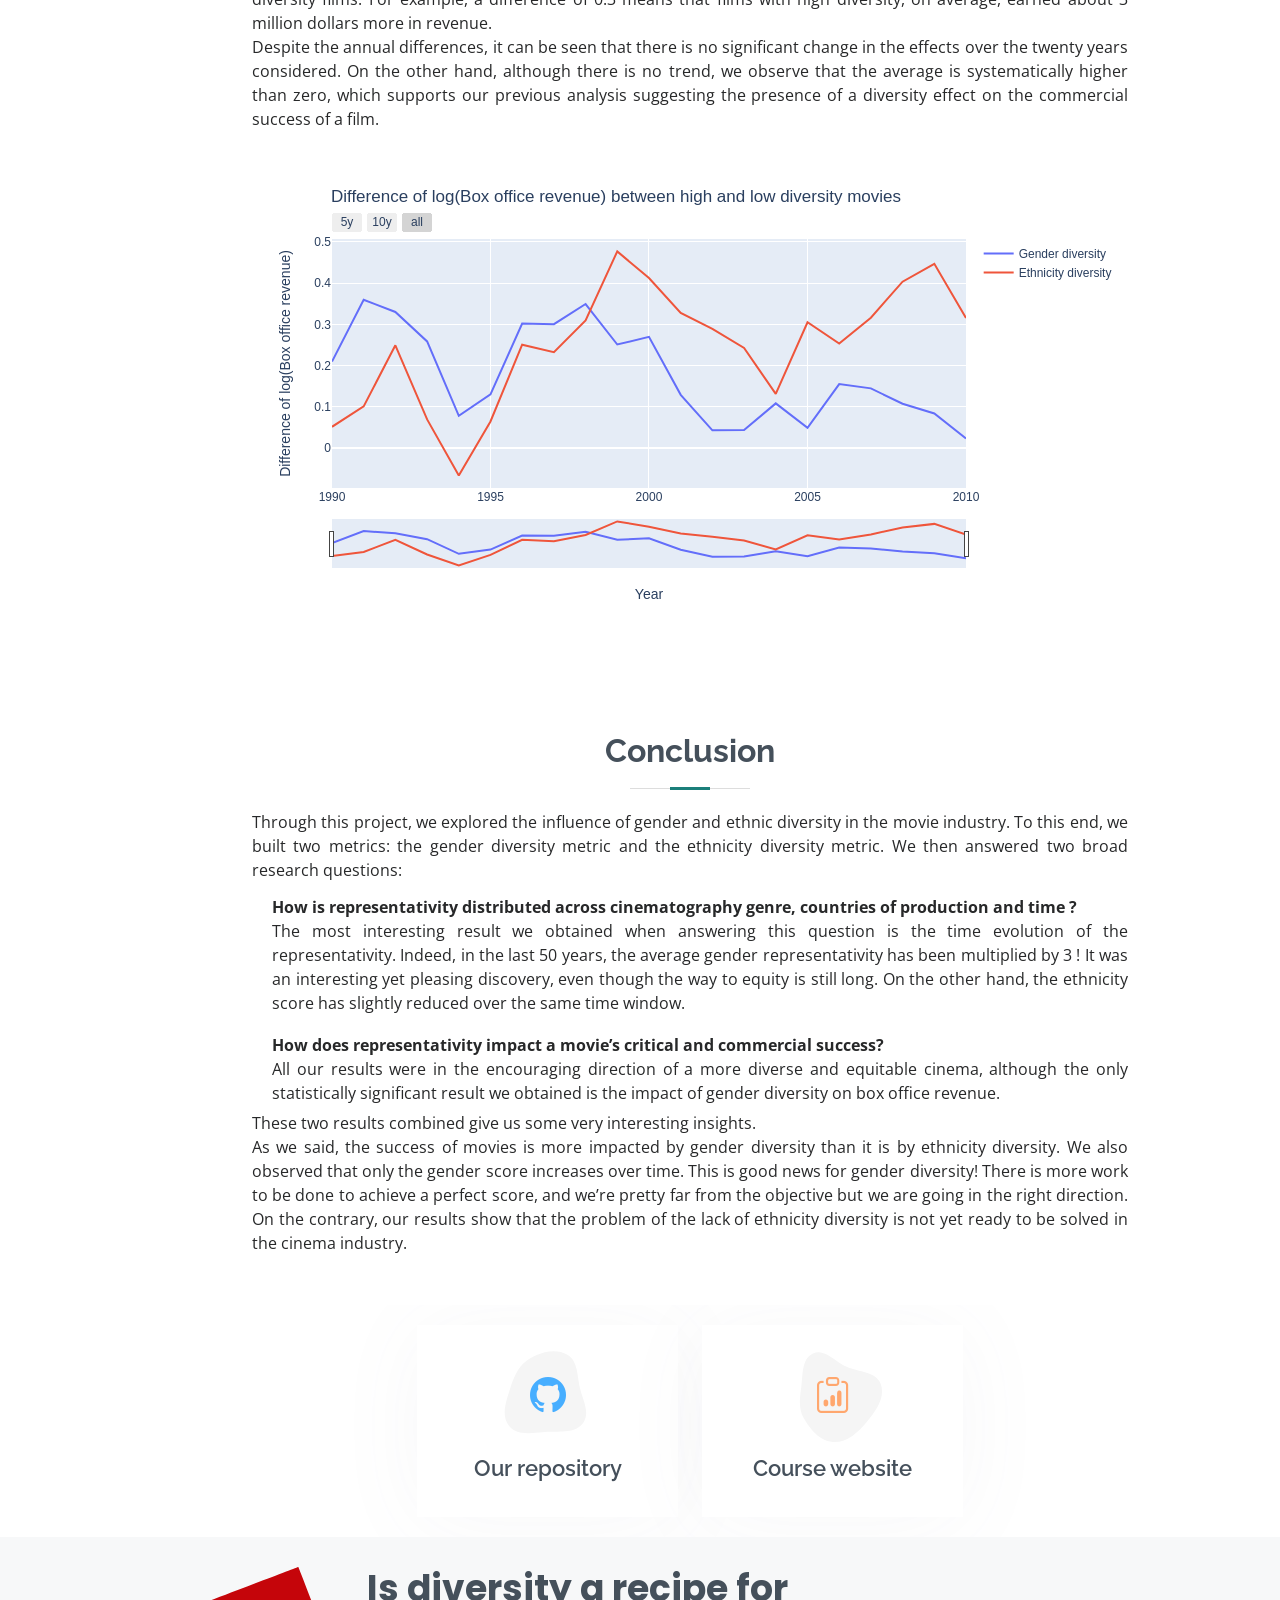
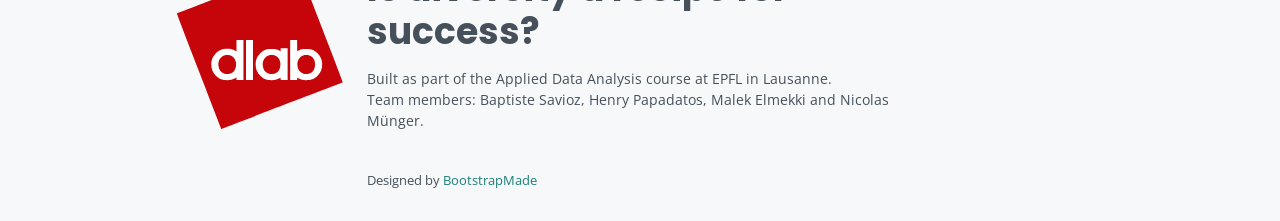
==== commit 7b839649: "conclusion" ====
--- a/index.html
+++ b/index.html
@@ -820,8 +820,27 @@
 
         <div class="section-title">
           <h2>Conclusion</h2>
-          <p>In this datastory we've been able to quantify the effect of...<br>
-            Our results show...</p>
+          <p>Through this project, we explored the influence of gender and ethnic diversity in the movie industry. To this end, we built two metrics: the gender diversity metric and the ethnicity diversity metric. We then answered two broad research questions:
+          </p>
+
+          <dl>
+            <dt>How is representativity distributed across cinematography genre, countries of production and time ?</dt>
+            <dd>The most interesting result we obtained when answering this question is the time evolution of the representativity. 
+              Indeed, in the last 50 years, the average gender representativity has been multiplied by 3 ! It was an interesting yet pleasing discovery, even though the way to equity is still long.  On the other hand, the ethnicity score has slightly reduced over the same time window. 
+              </dd>
+
+            <dt>How does representativity impact a movie’s critical and commercial success?</dt>
+            <dd>All our results were in the encouraging direction of a more diverse and equitable cinema, although the only statistically significant result we obtained is the impact of gender diversity on box office revenue.
+            </dd>
+          </dl>
+
+          <p>These two results combined give us some very interesting insights. <br>
+            As we said, the success of movies is more impacted by gender diversity than it is by ethnicity diversity. We also observed that only the gender score increases over time. 
+            This is good news for gender diversity! There is more work to be done to achieve a perfect score, and we’re pretty far from the objective but we are going in the right direction. 
+            On the contrary, our results show that the problem of the lack of ethnicity diversity is not yet ready to be solved in the cinema industry.
+            </p>
+
+
         </div>
       </div>
     </section><!-- End Conclusion Section -->
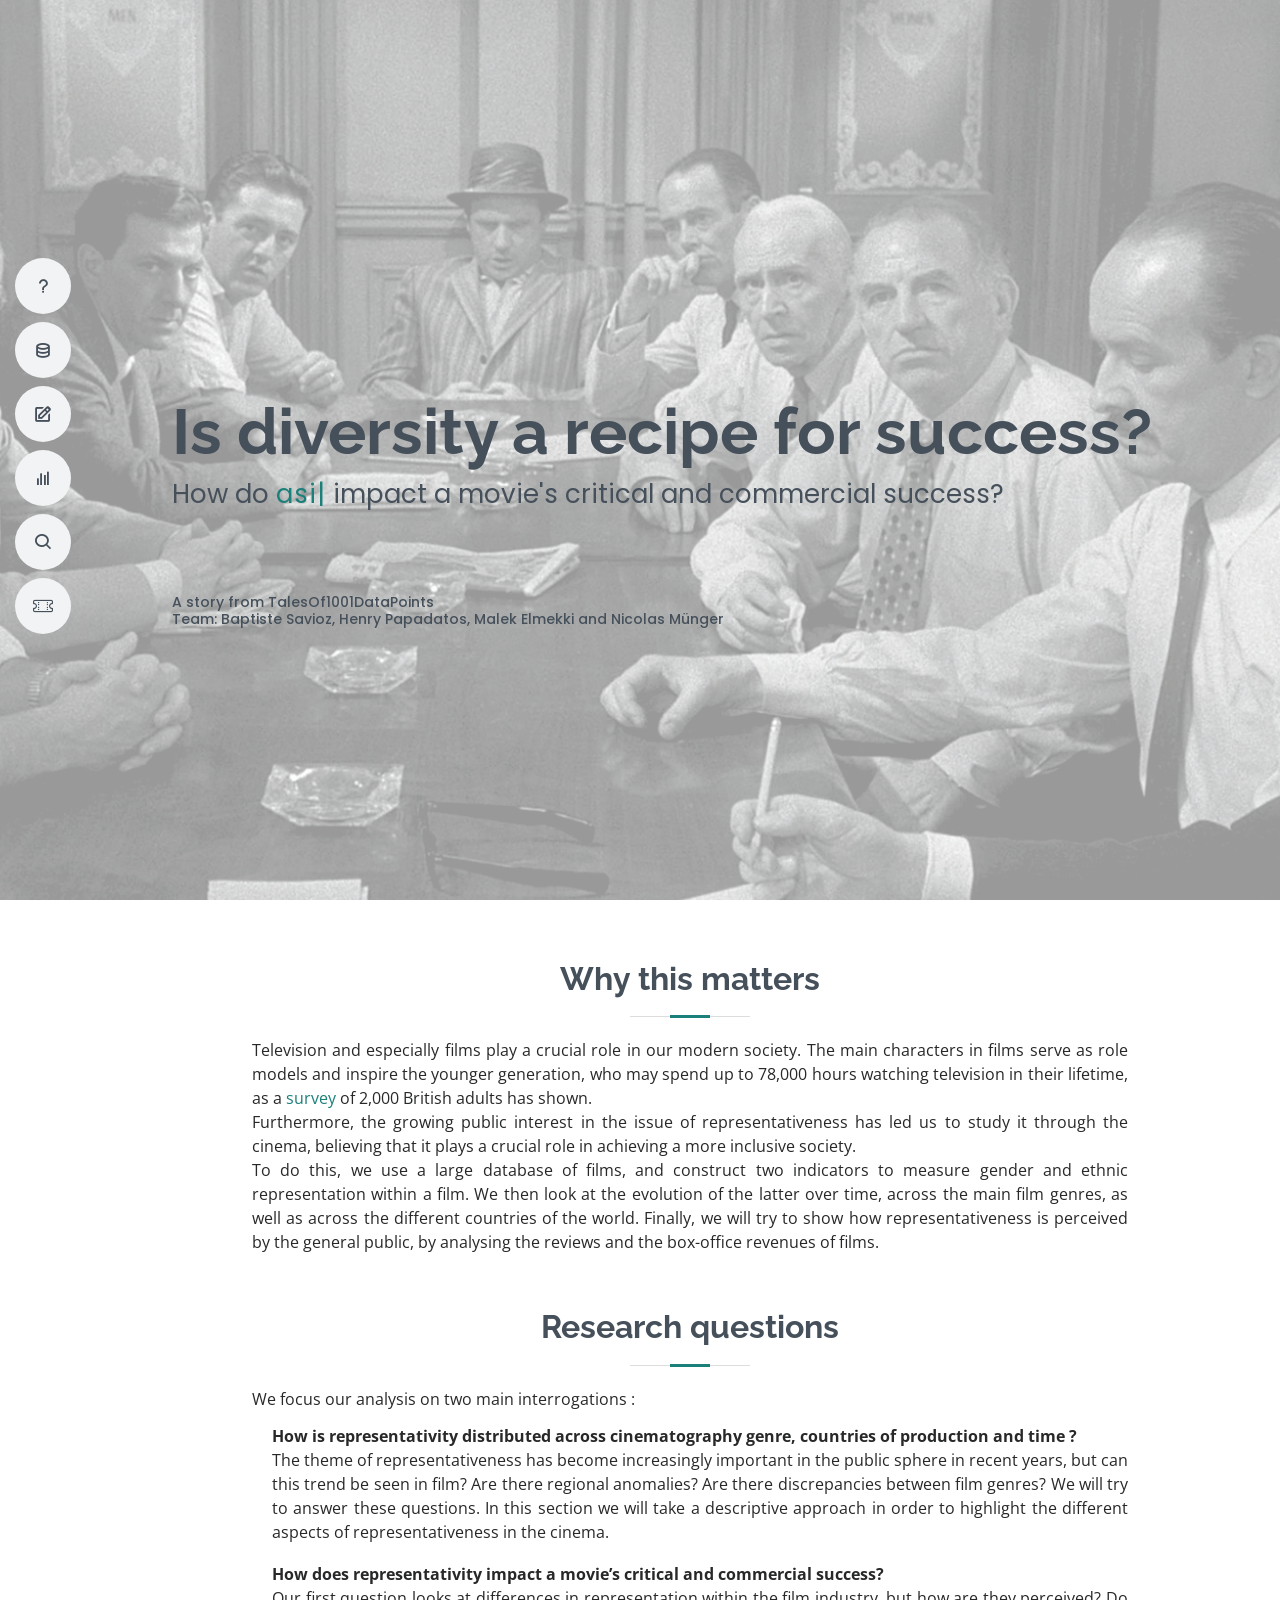
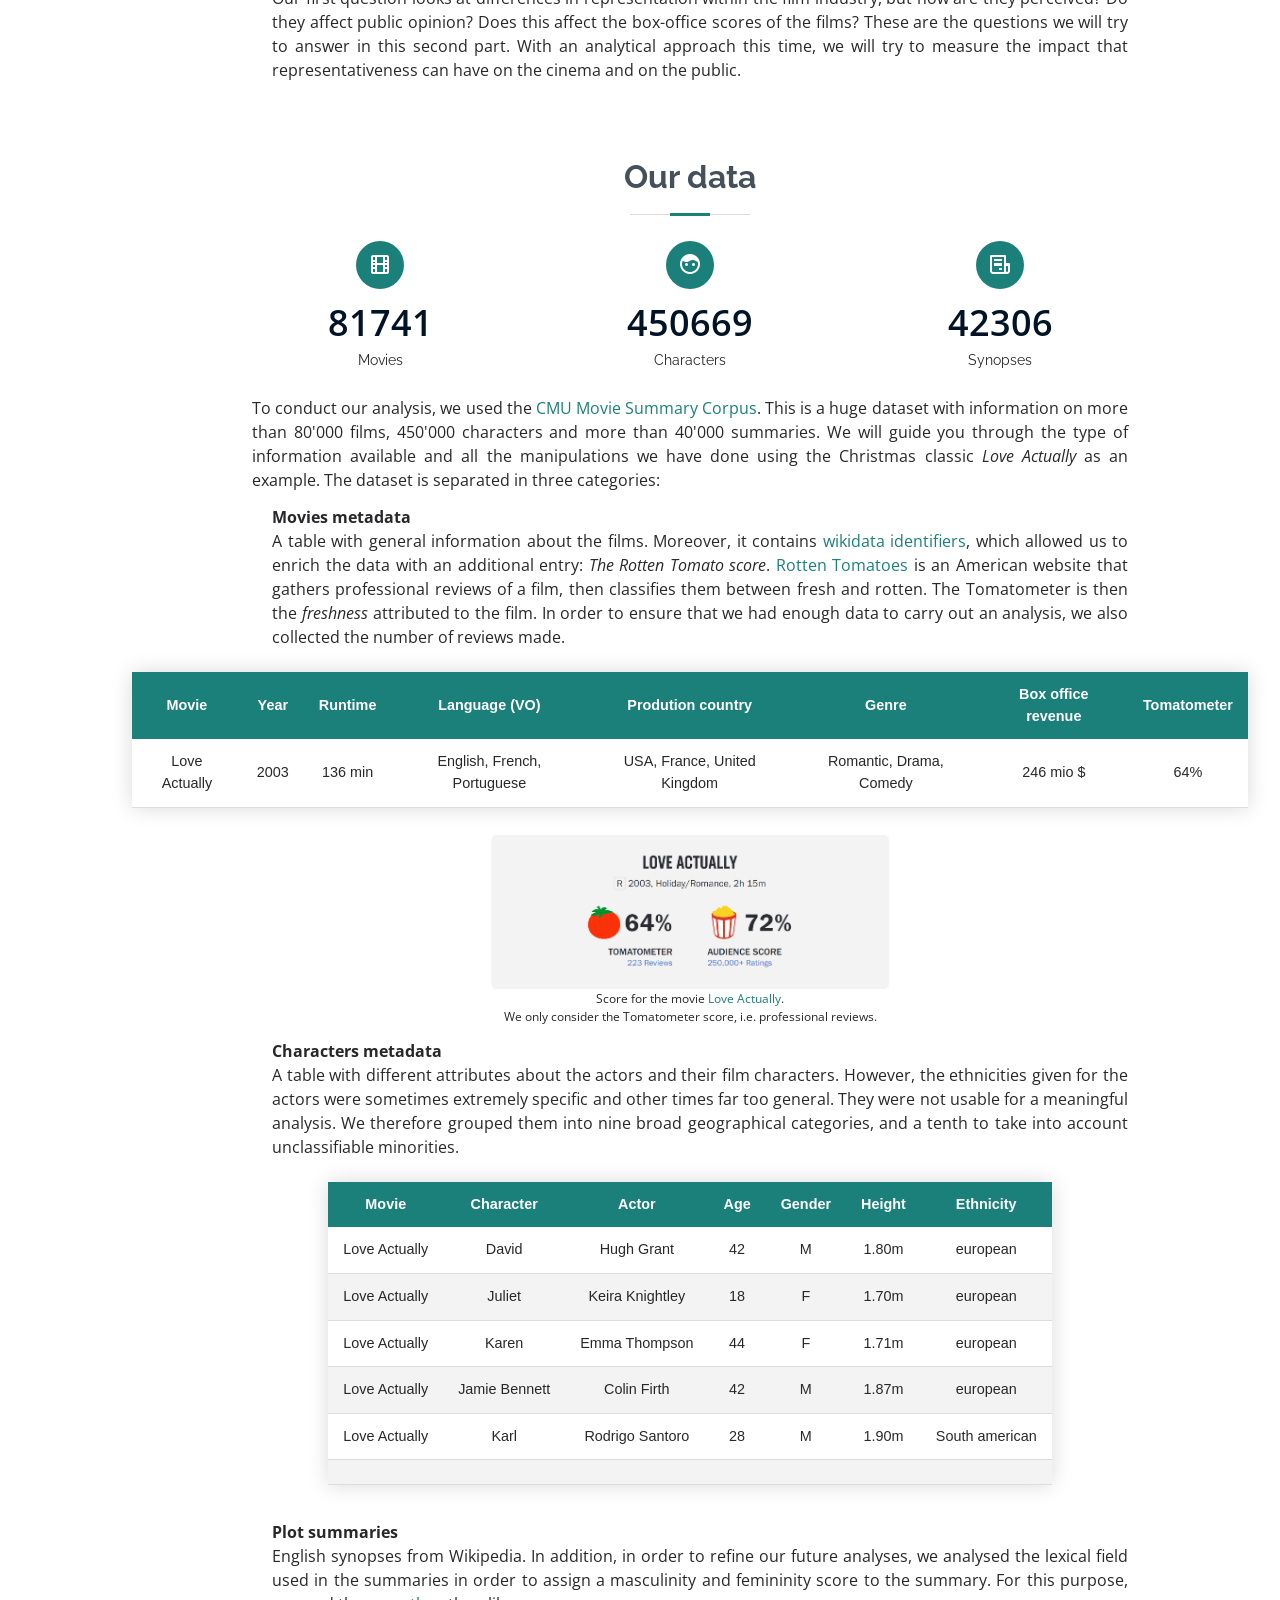
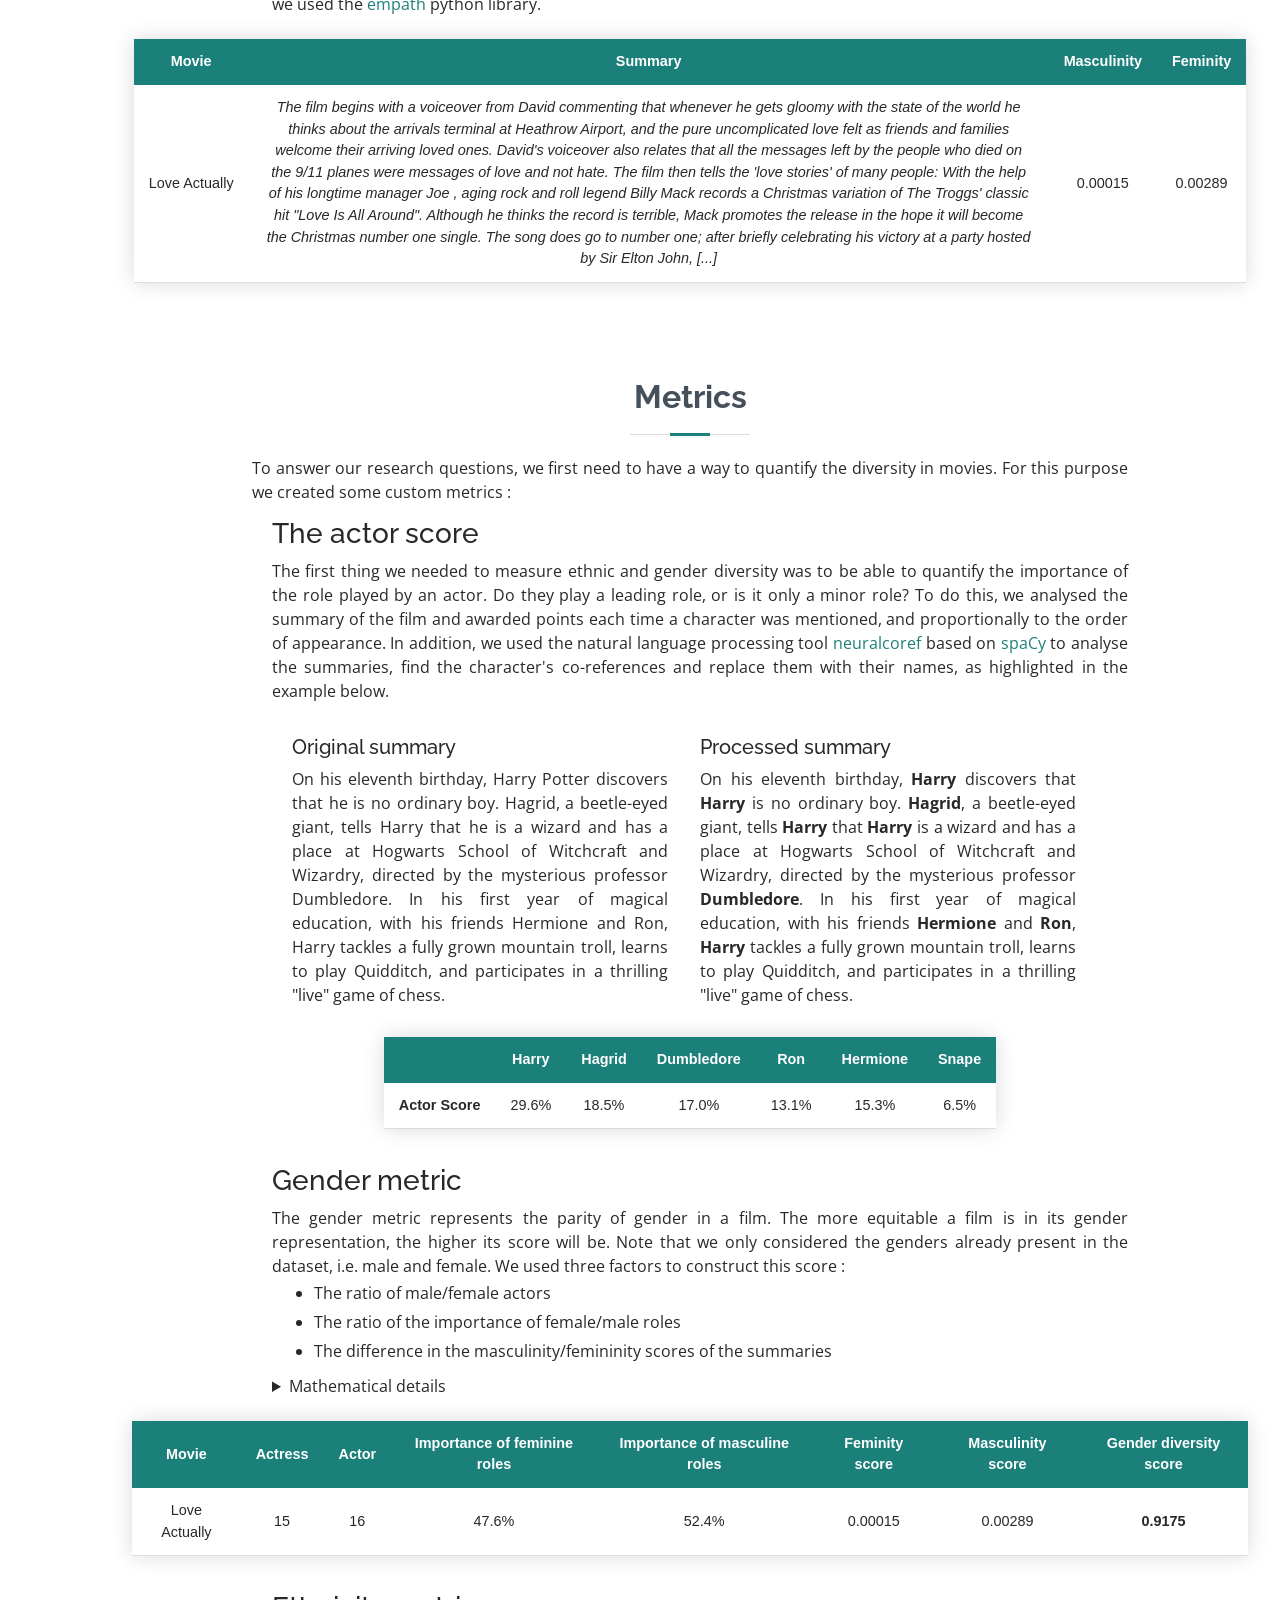
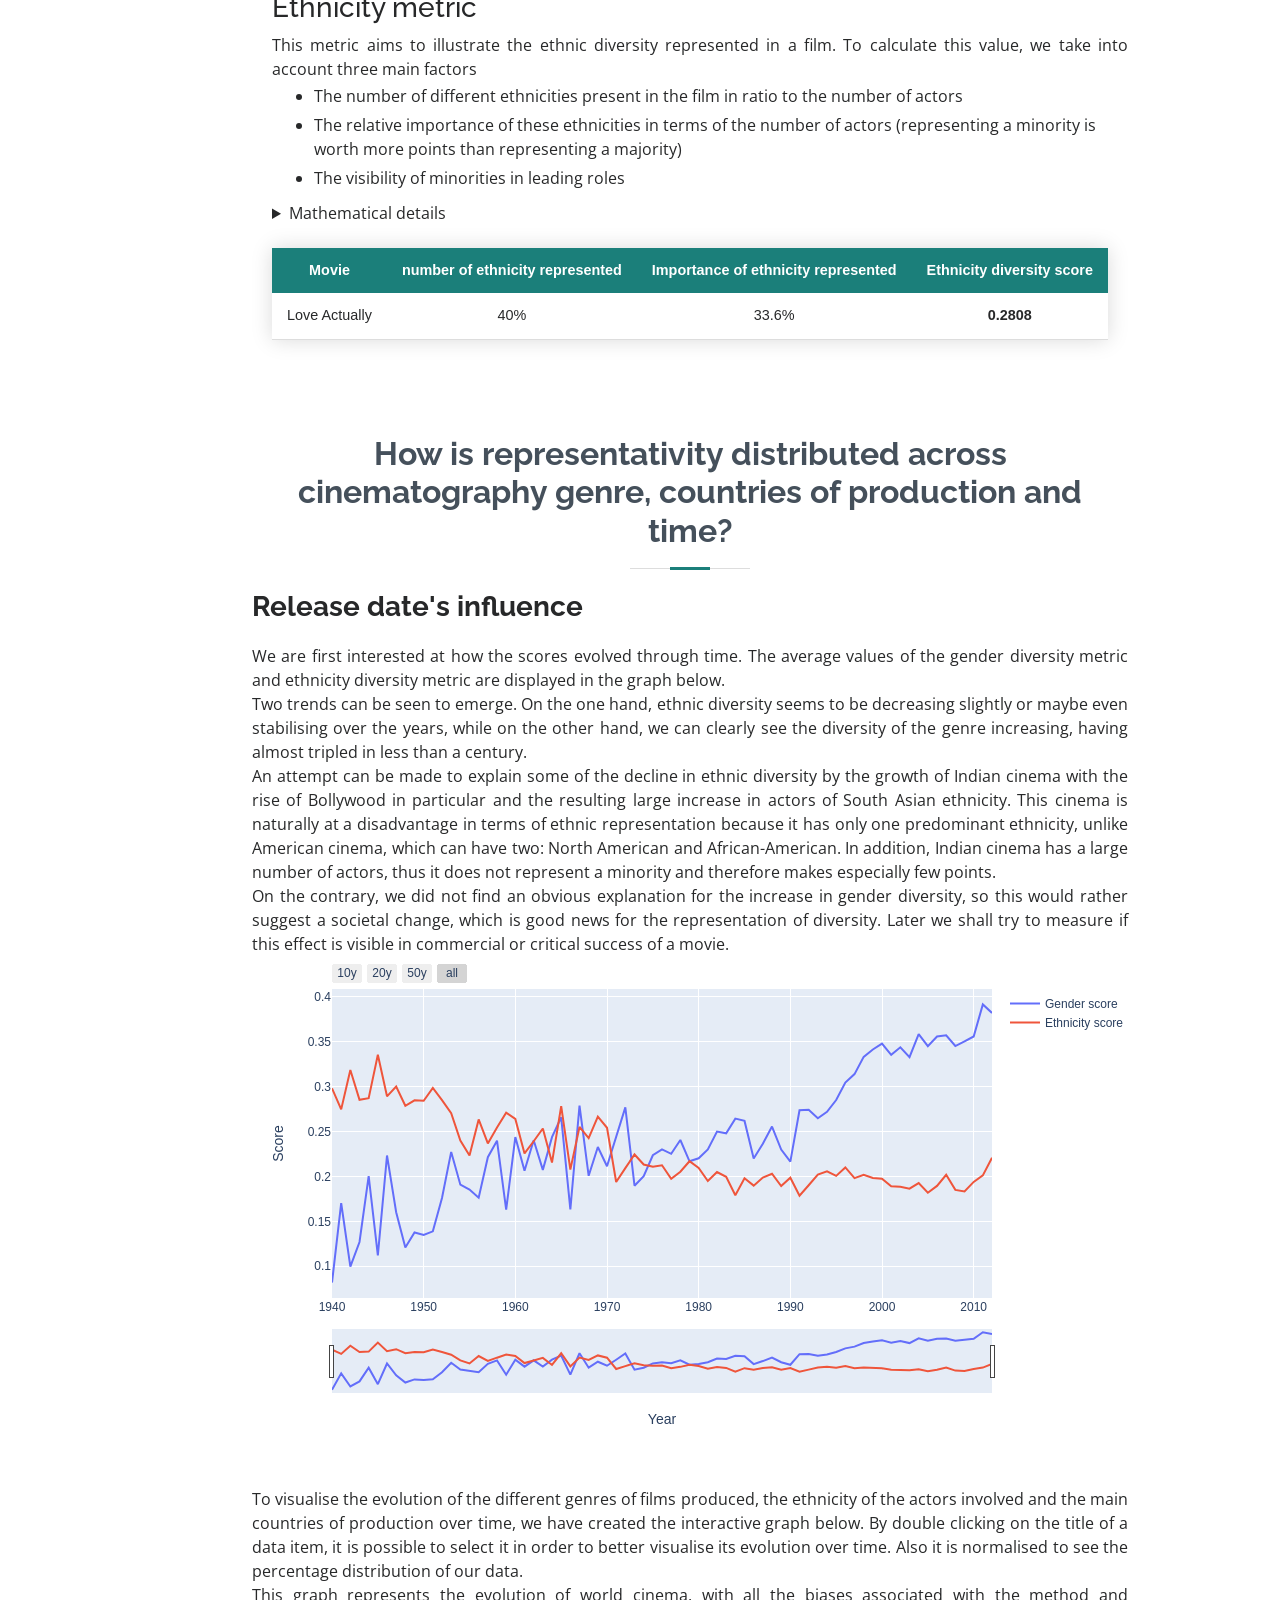
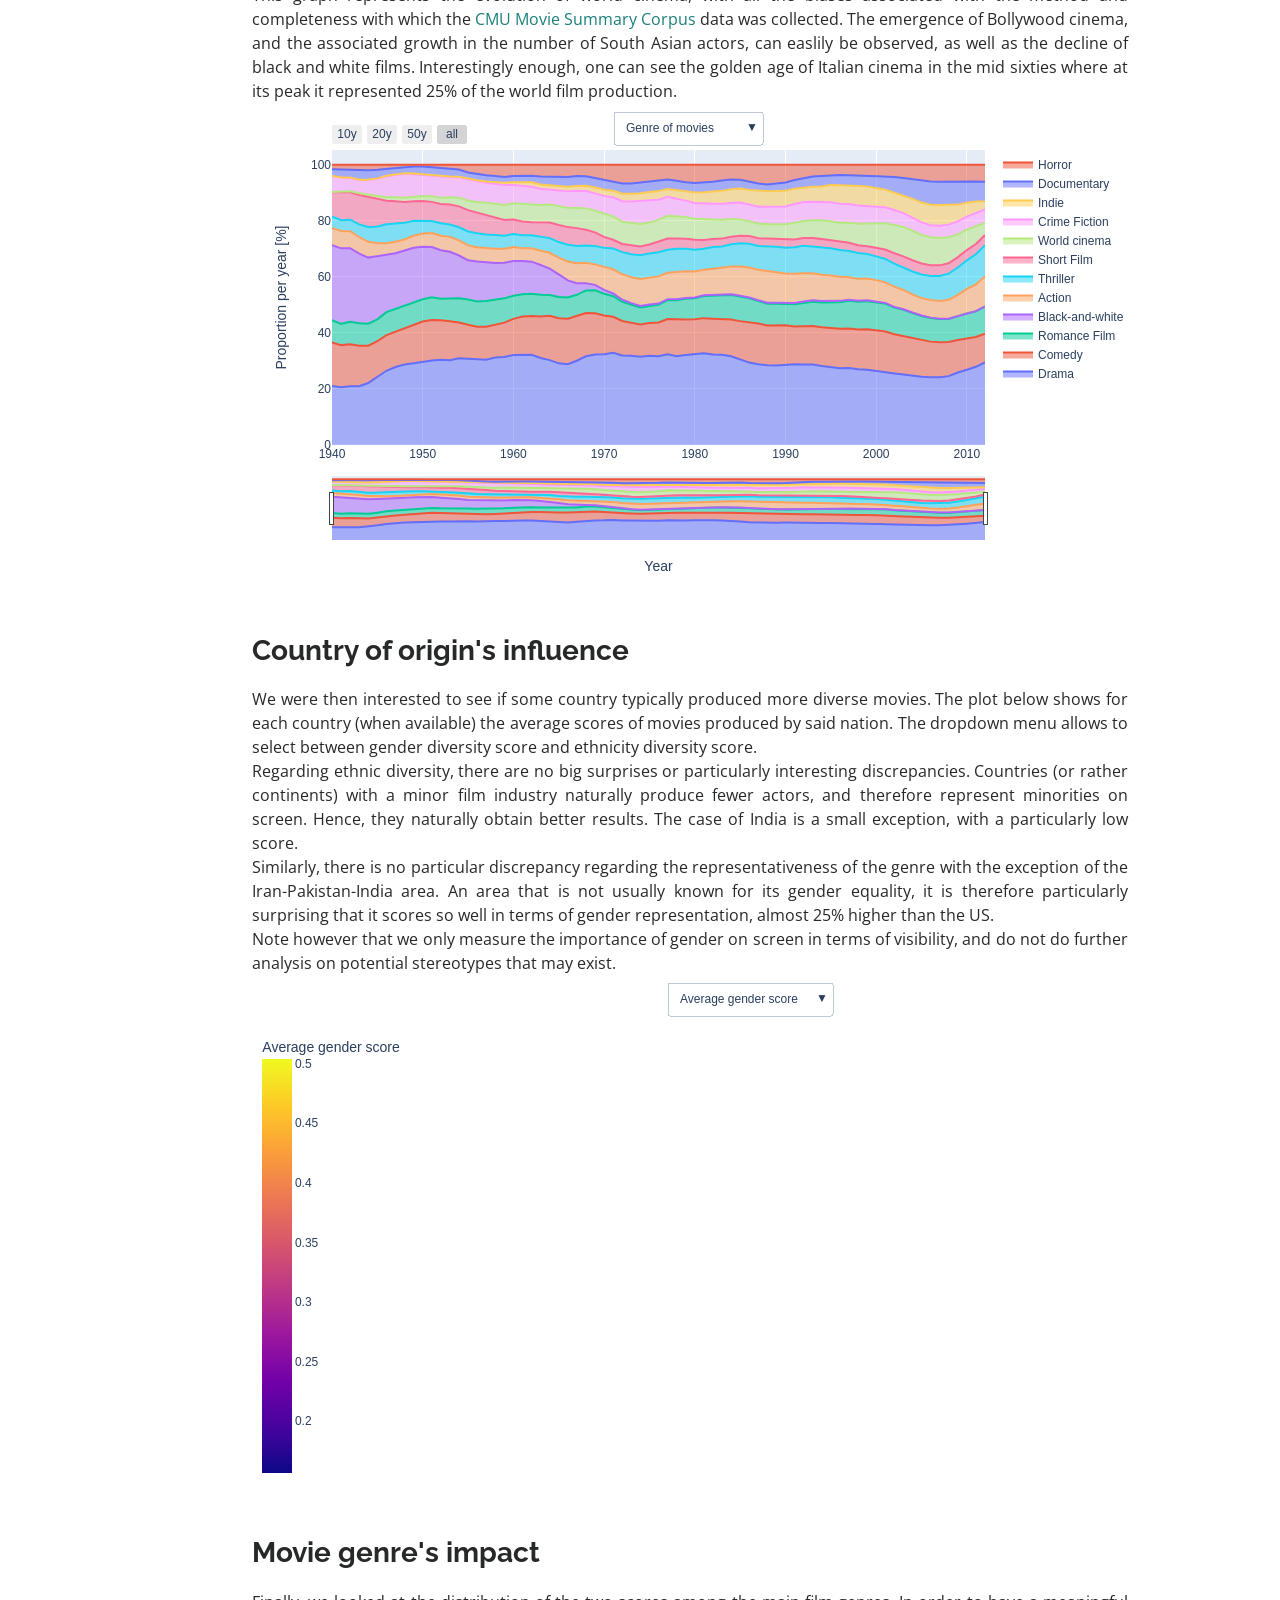
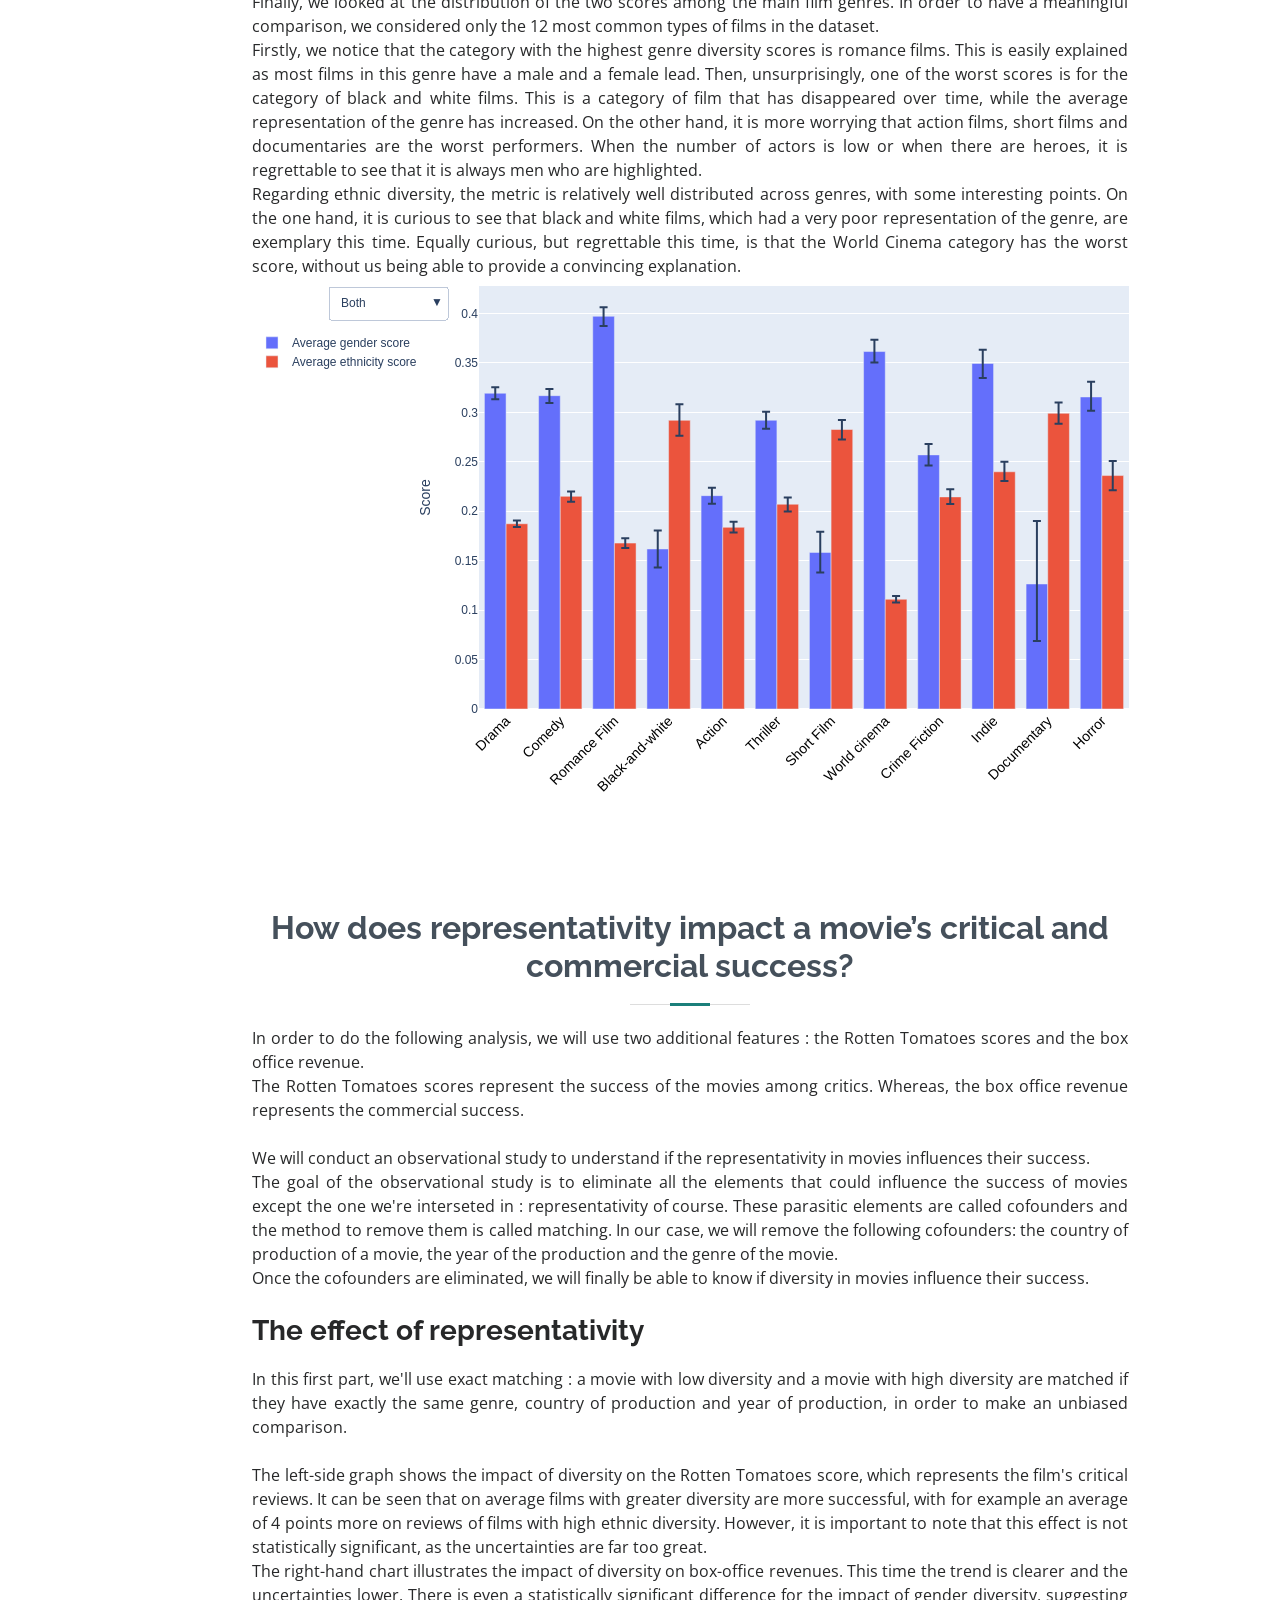
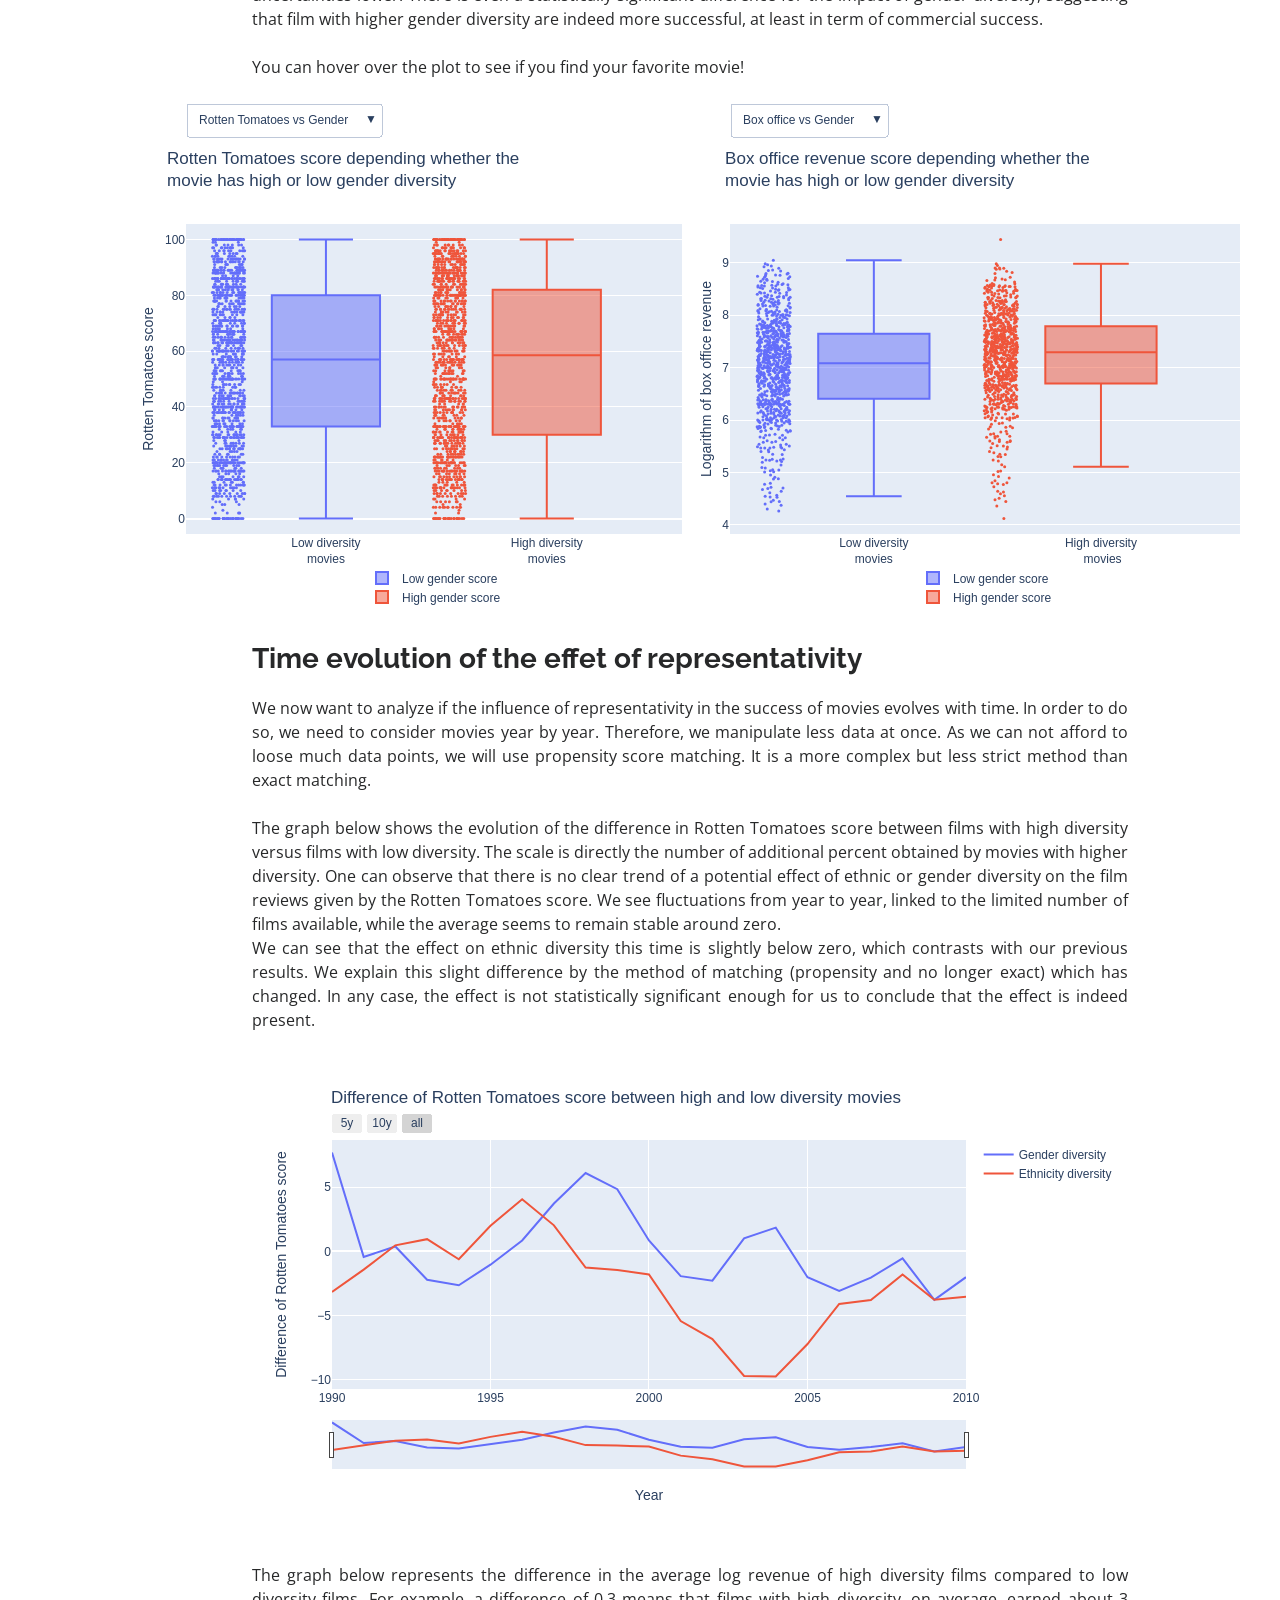
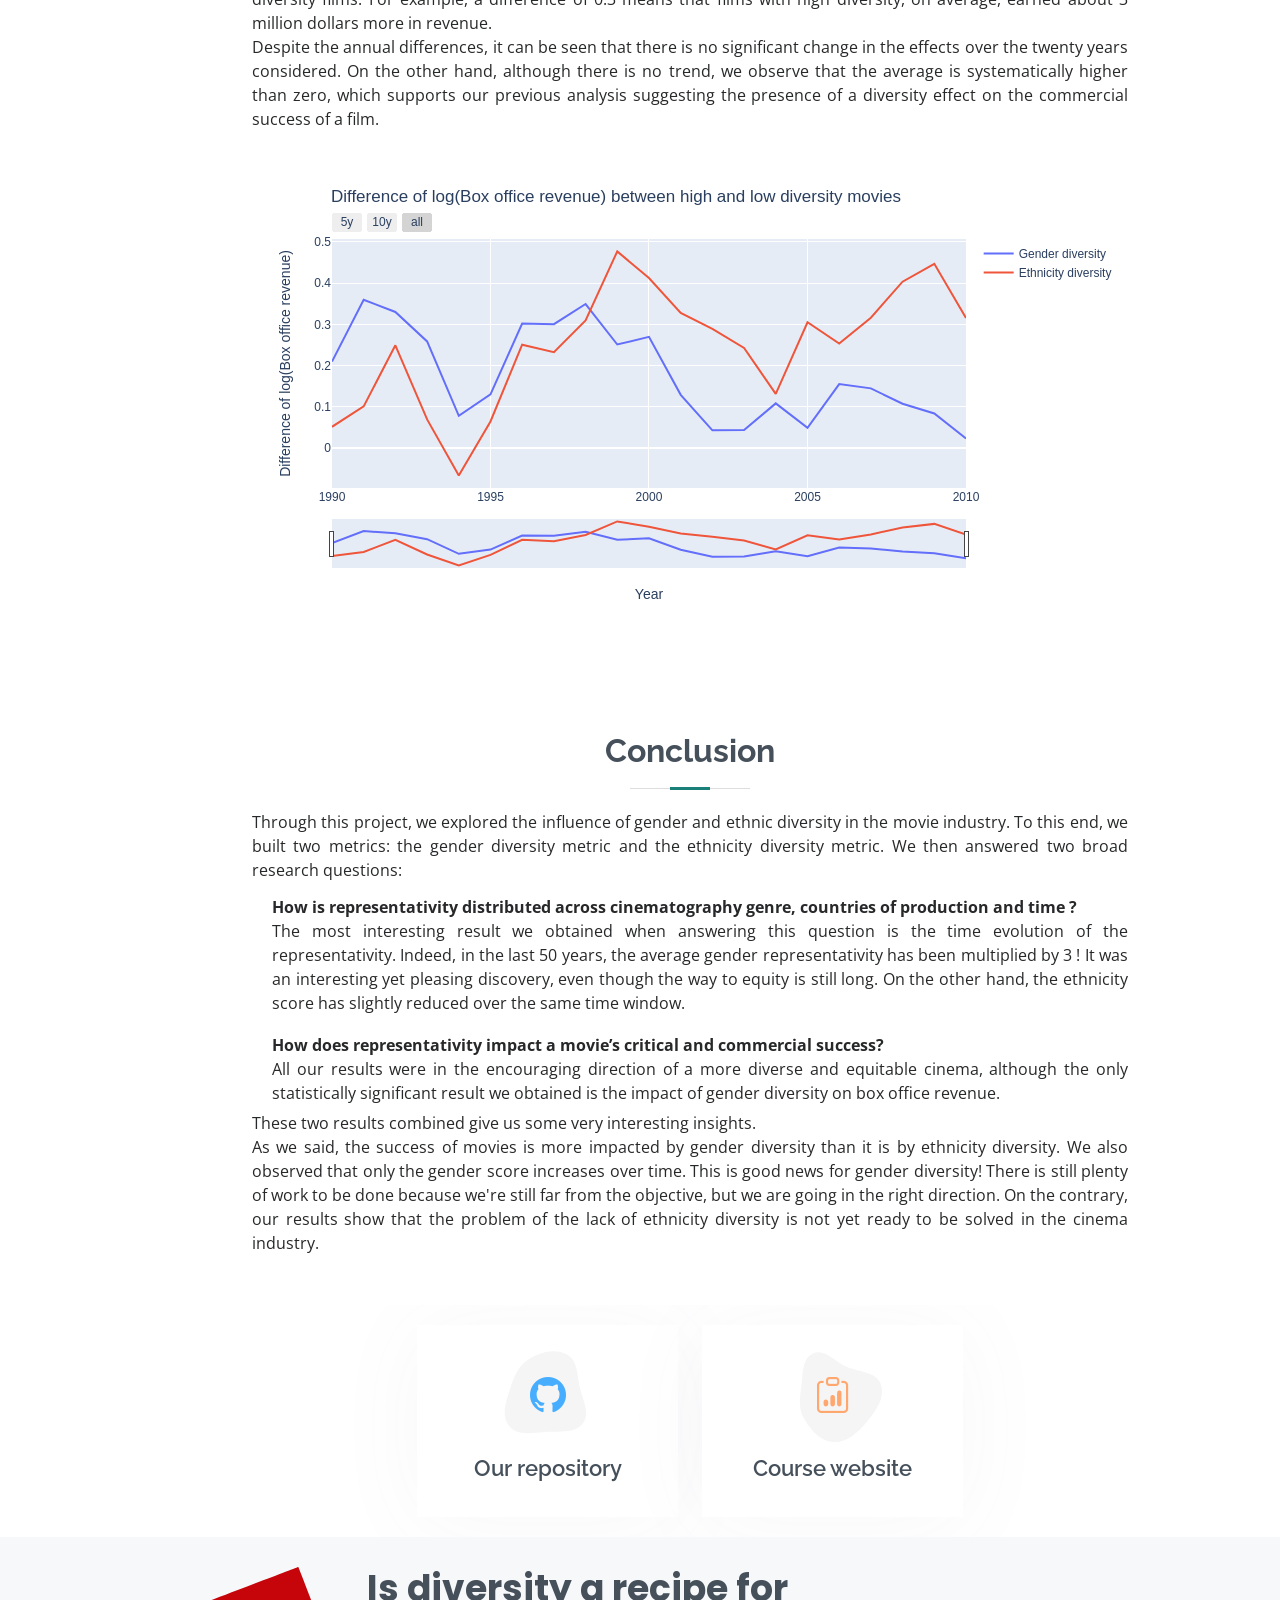
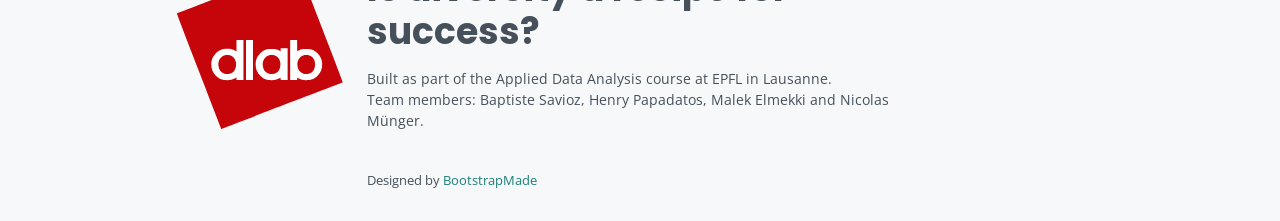
==== commit b75ea891: "Update index.html" ====
--- a/index.html
+++ b/index.html
@@ -836,7 +836,7 @@
 
           <p>These two results combined give us some very interesting insights. <br>
             As we said, the success of movies is more impacted by gender diversity than it is by ethnicity diversity. We also observed that only the gender score increases over time. 
-            This is good news for gender diversity! There is more work to be done to achieve a perfect score, and we’re pretty far from the objective but we are going in the right direction. 
+            This is good news for gender diversity! There is still plenty of work to be done because we're still far from the objective, but we are going in the right direction. 
             On the contrary, our results show that the problem of the lack of ethnicity diversity is not yet ready to be solved in the cinema industry.
             </p>
 
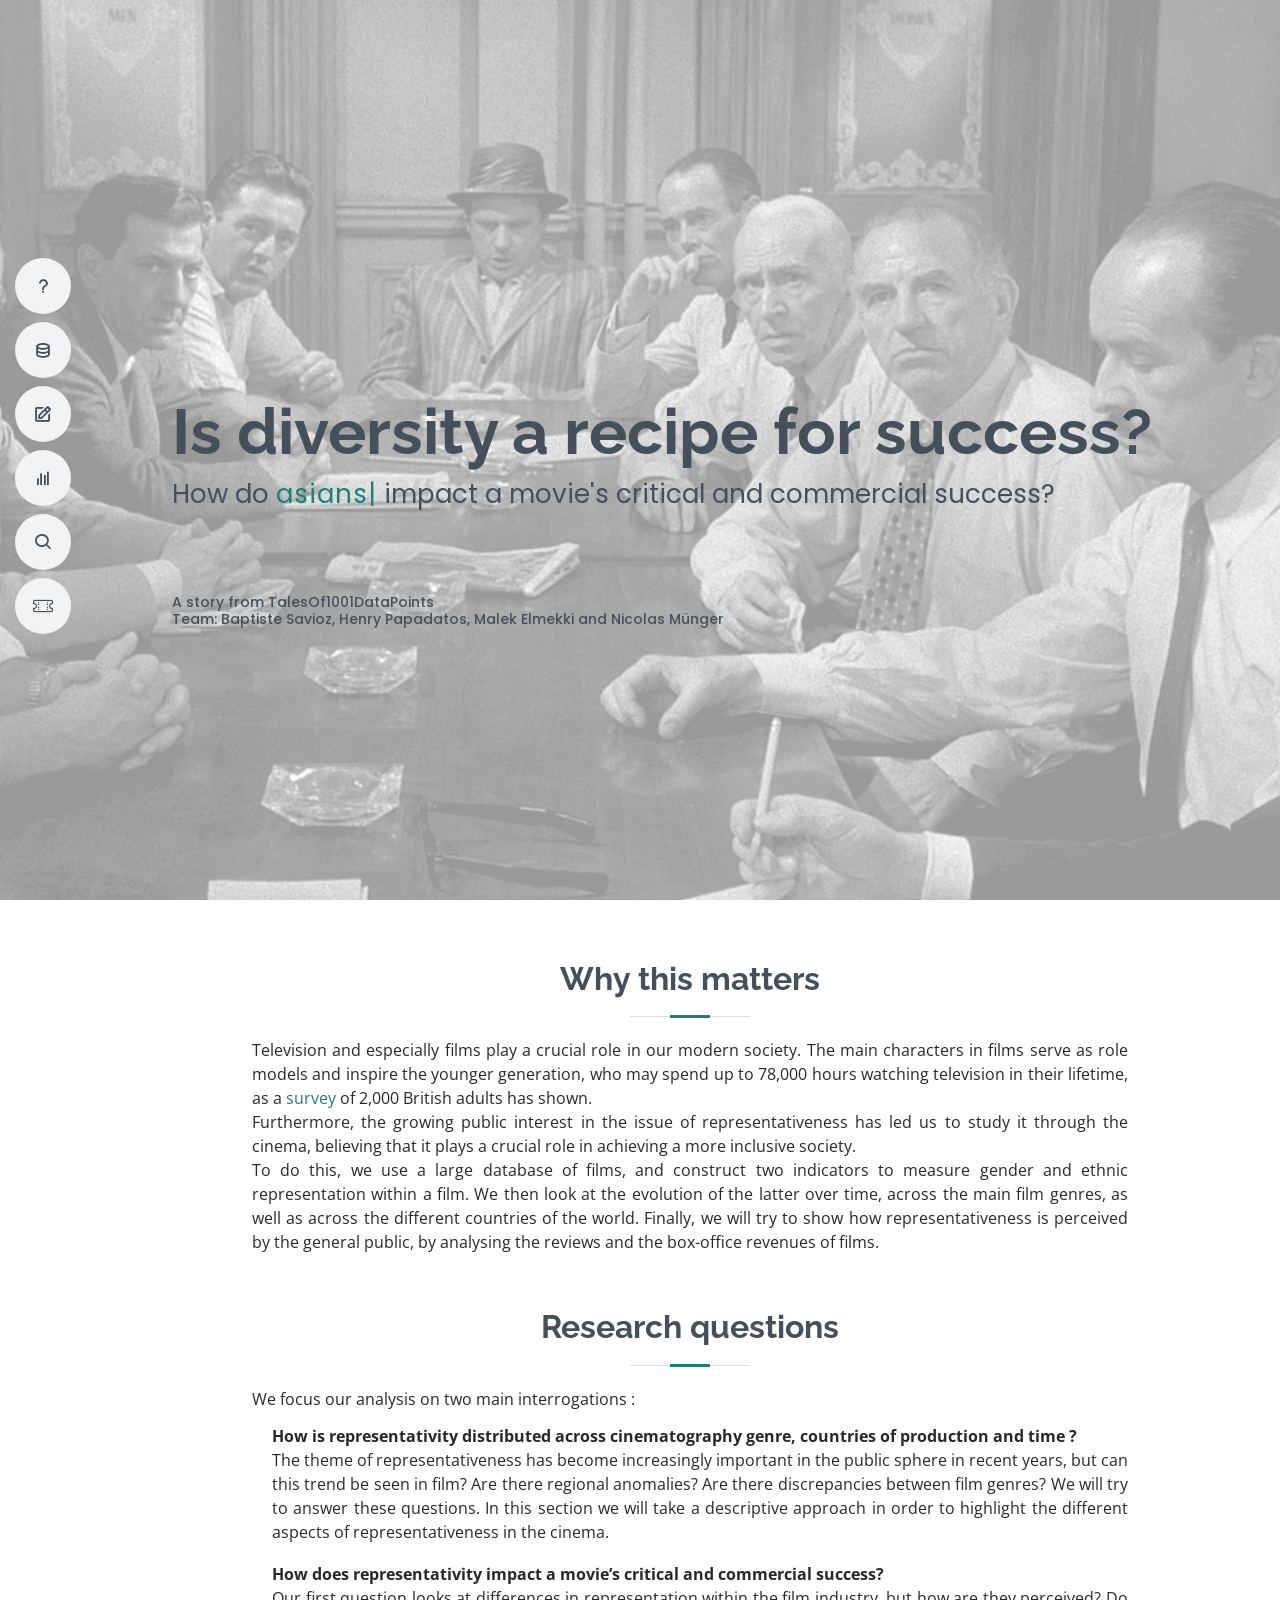
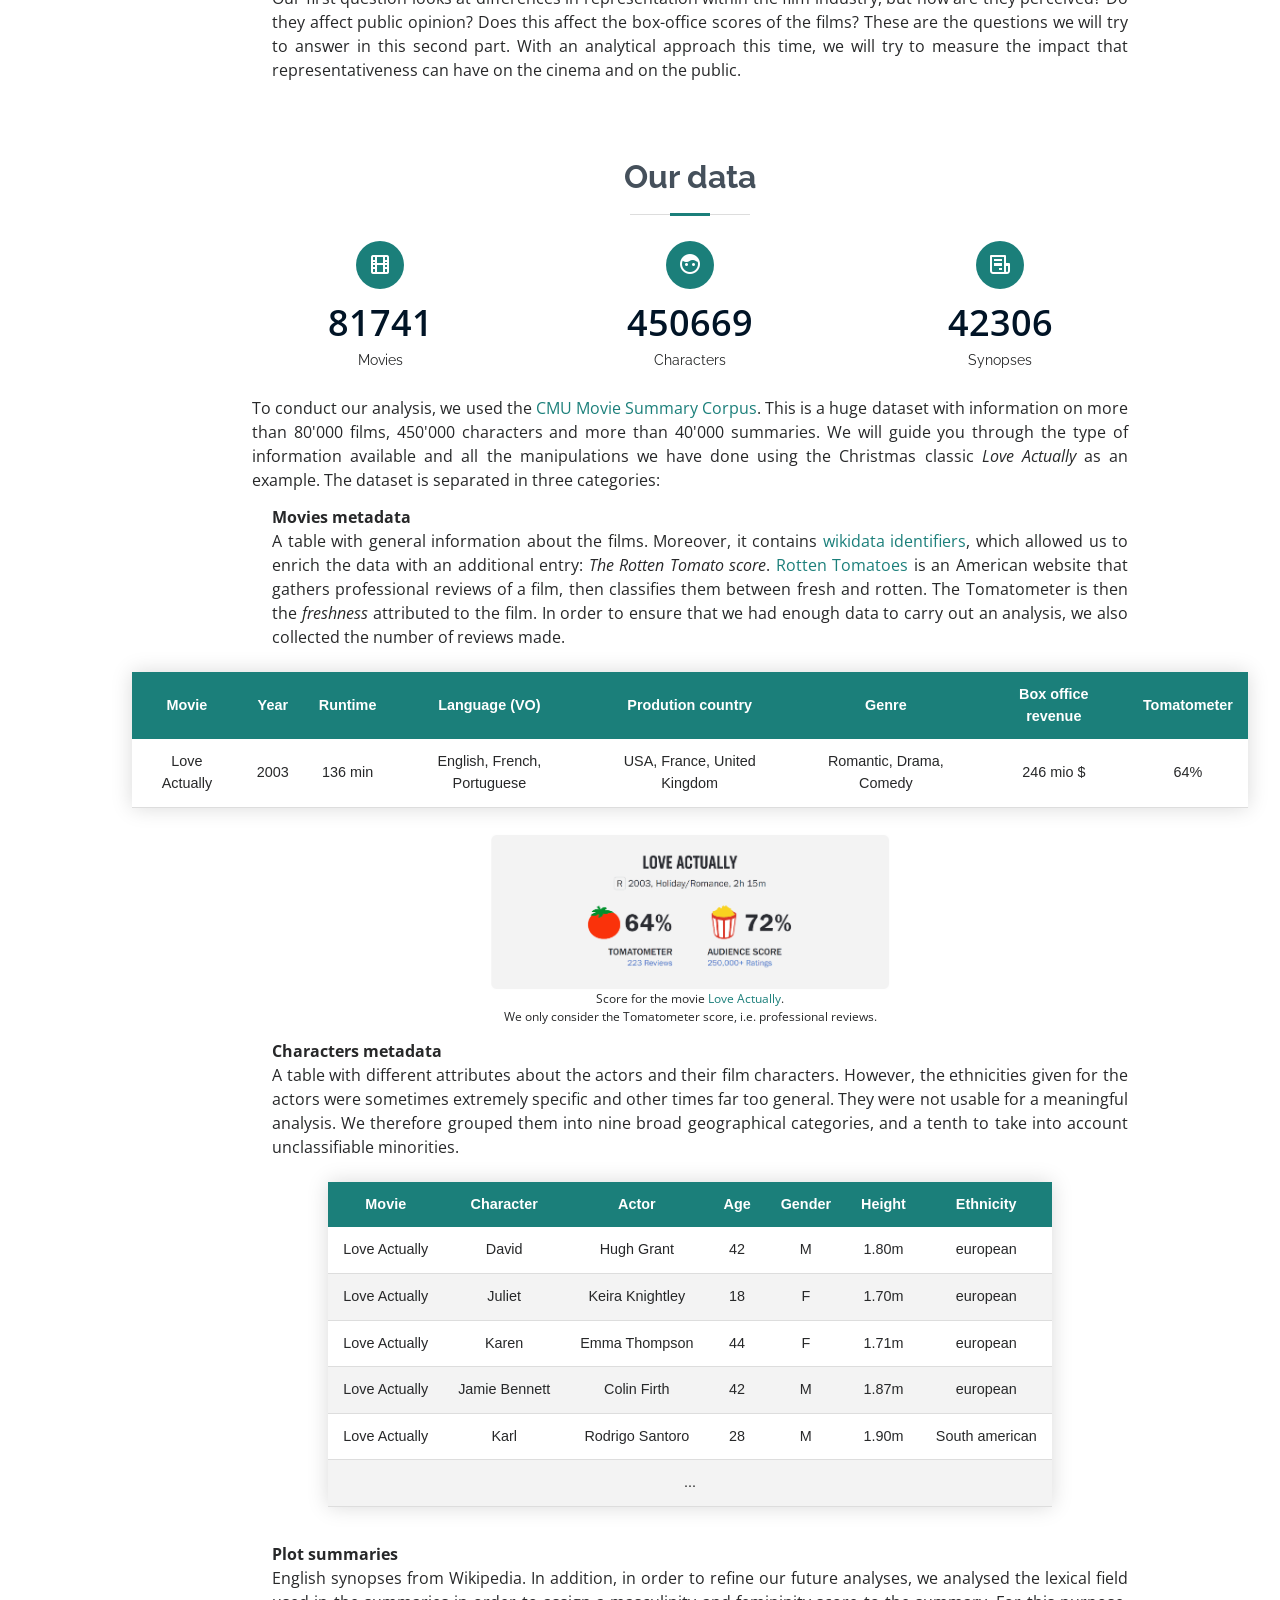
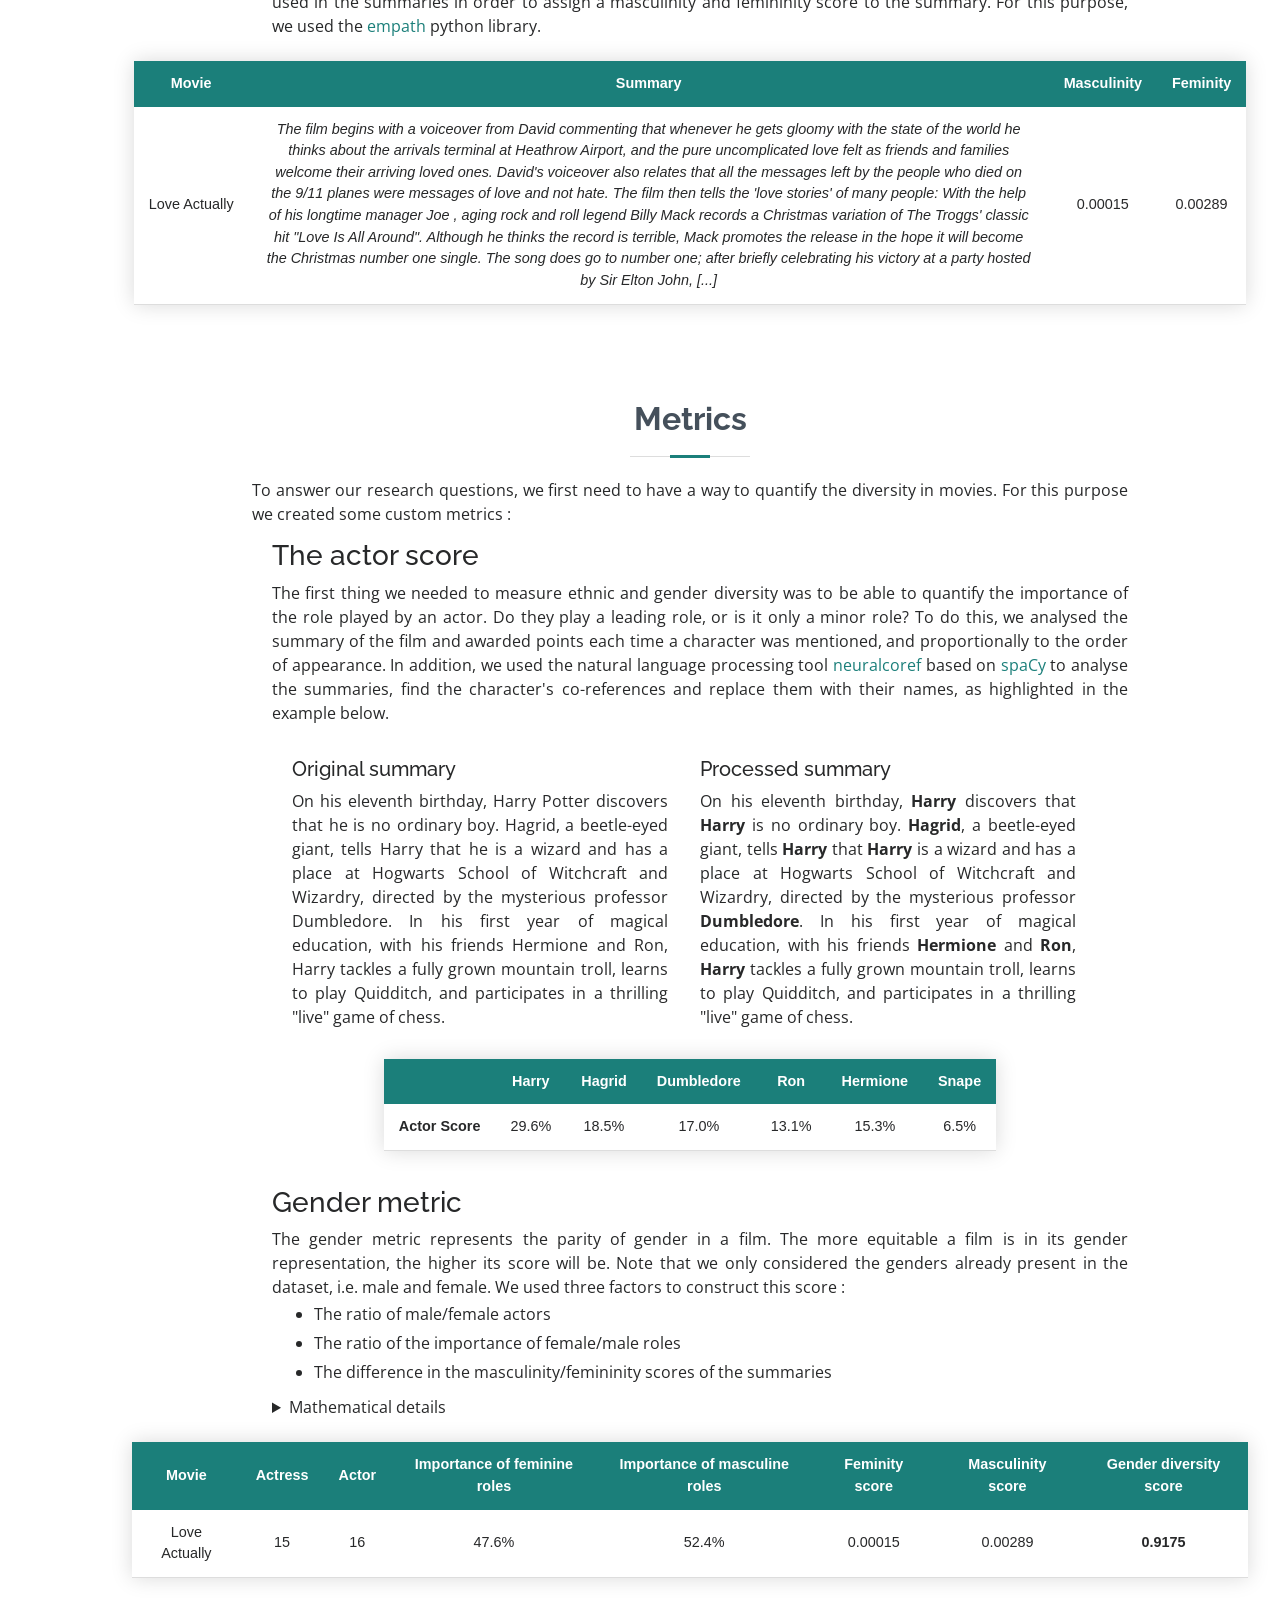
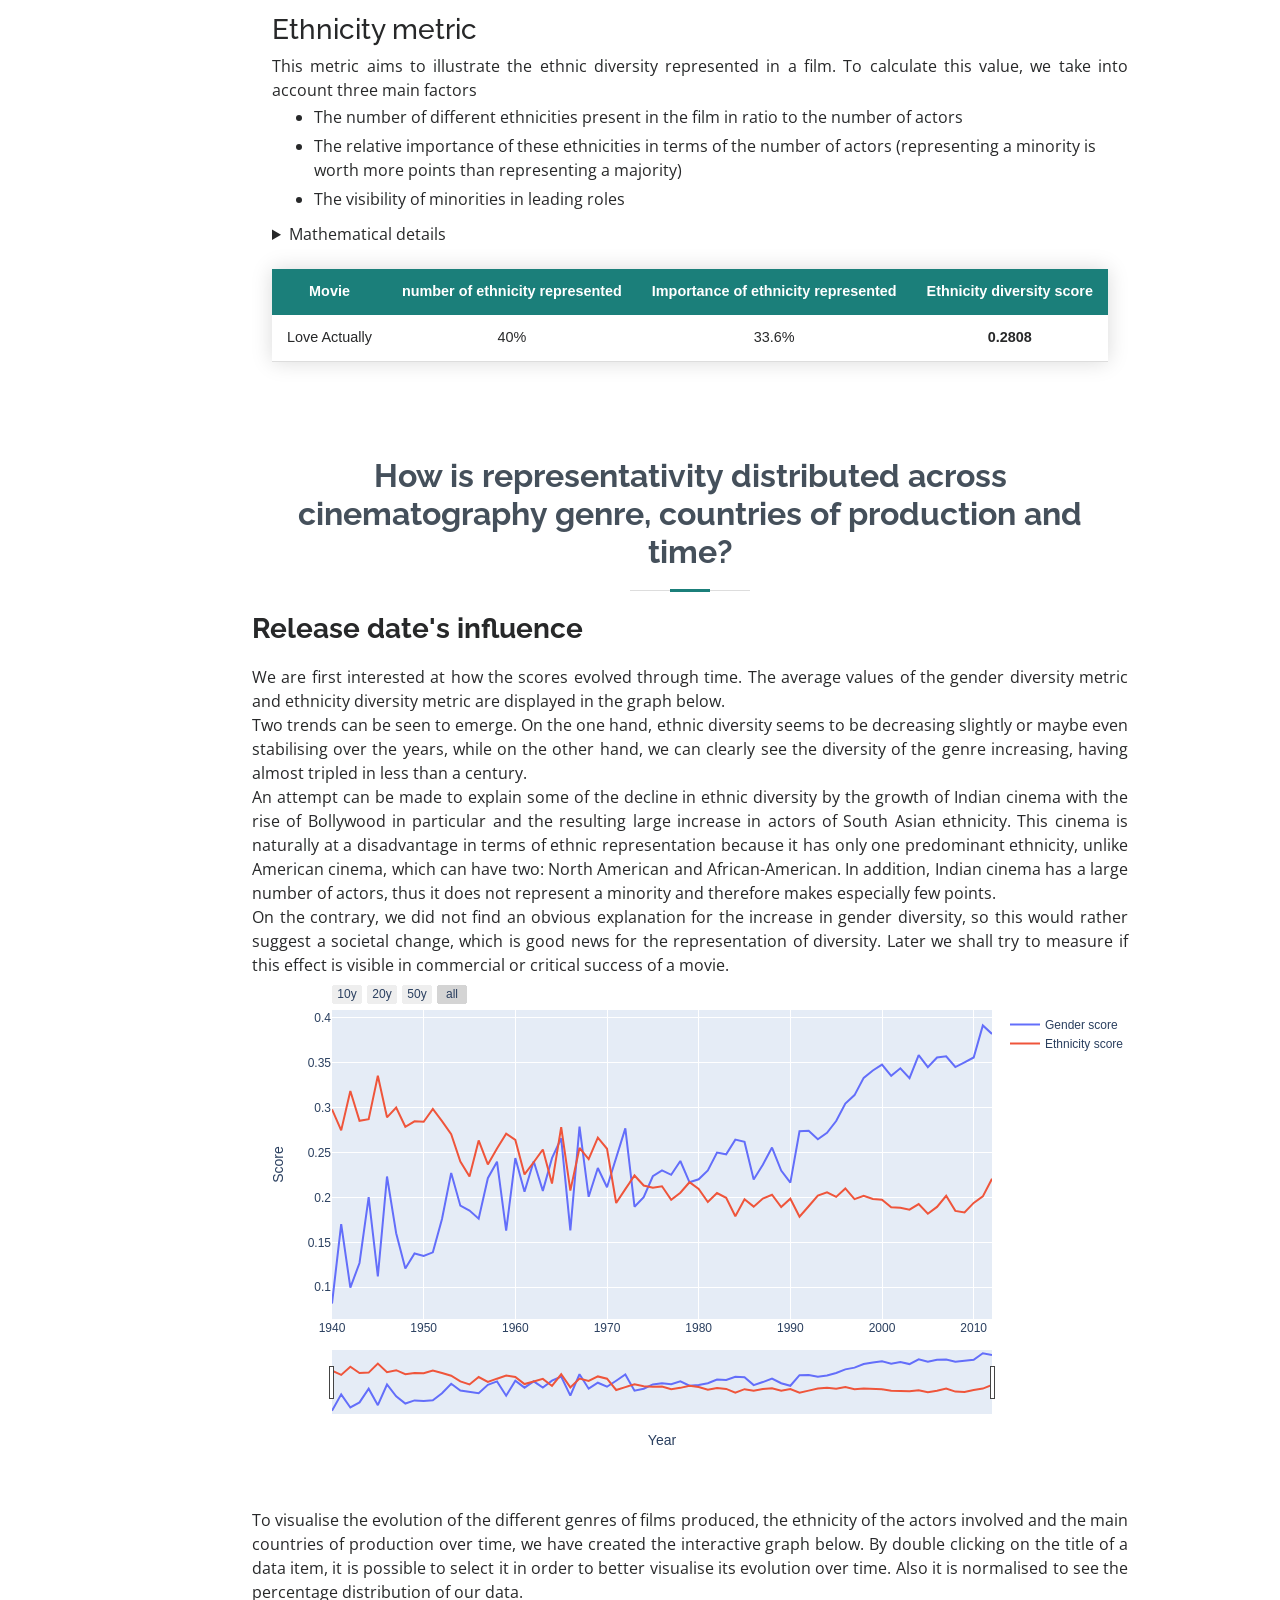
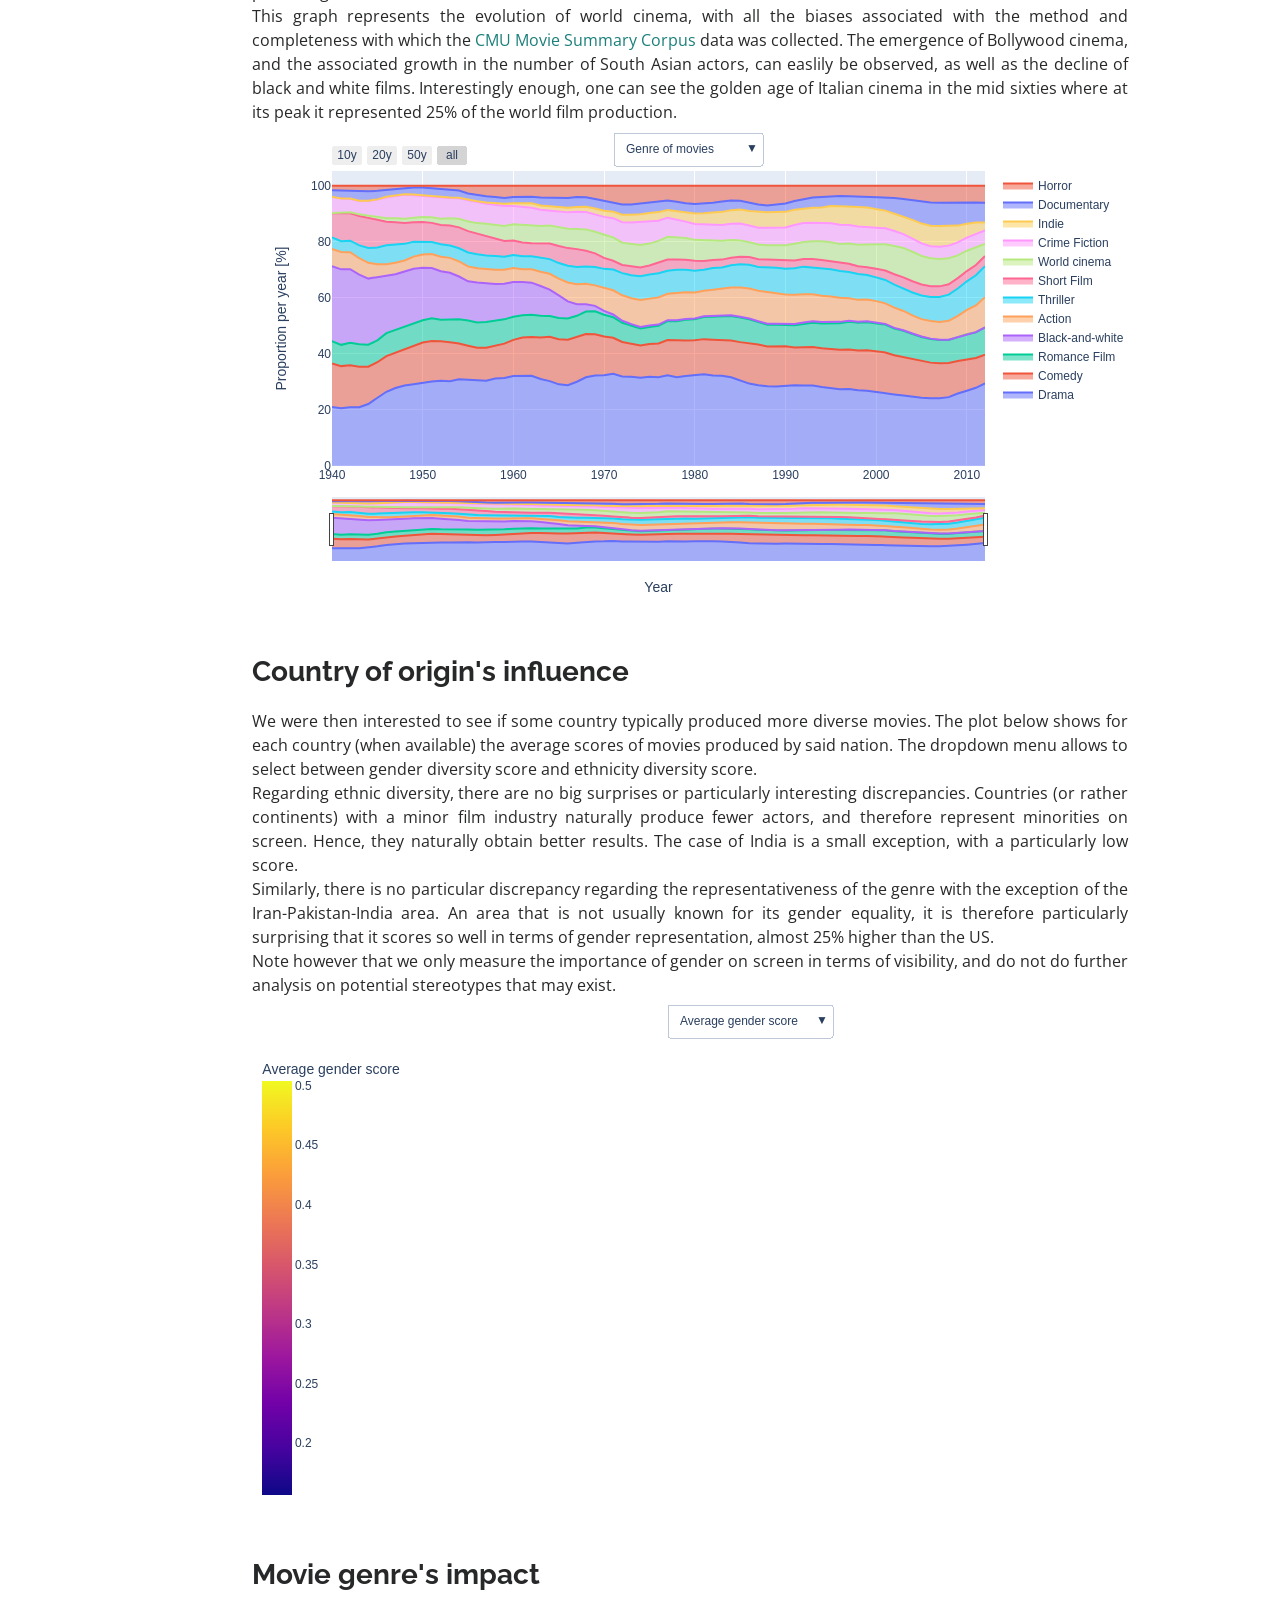
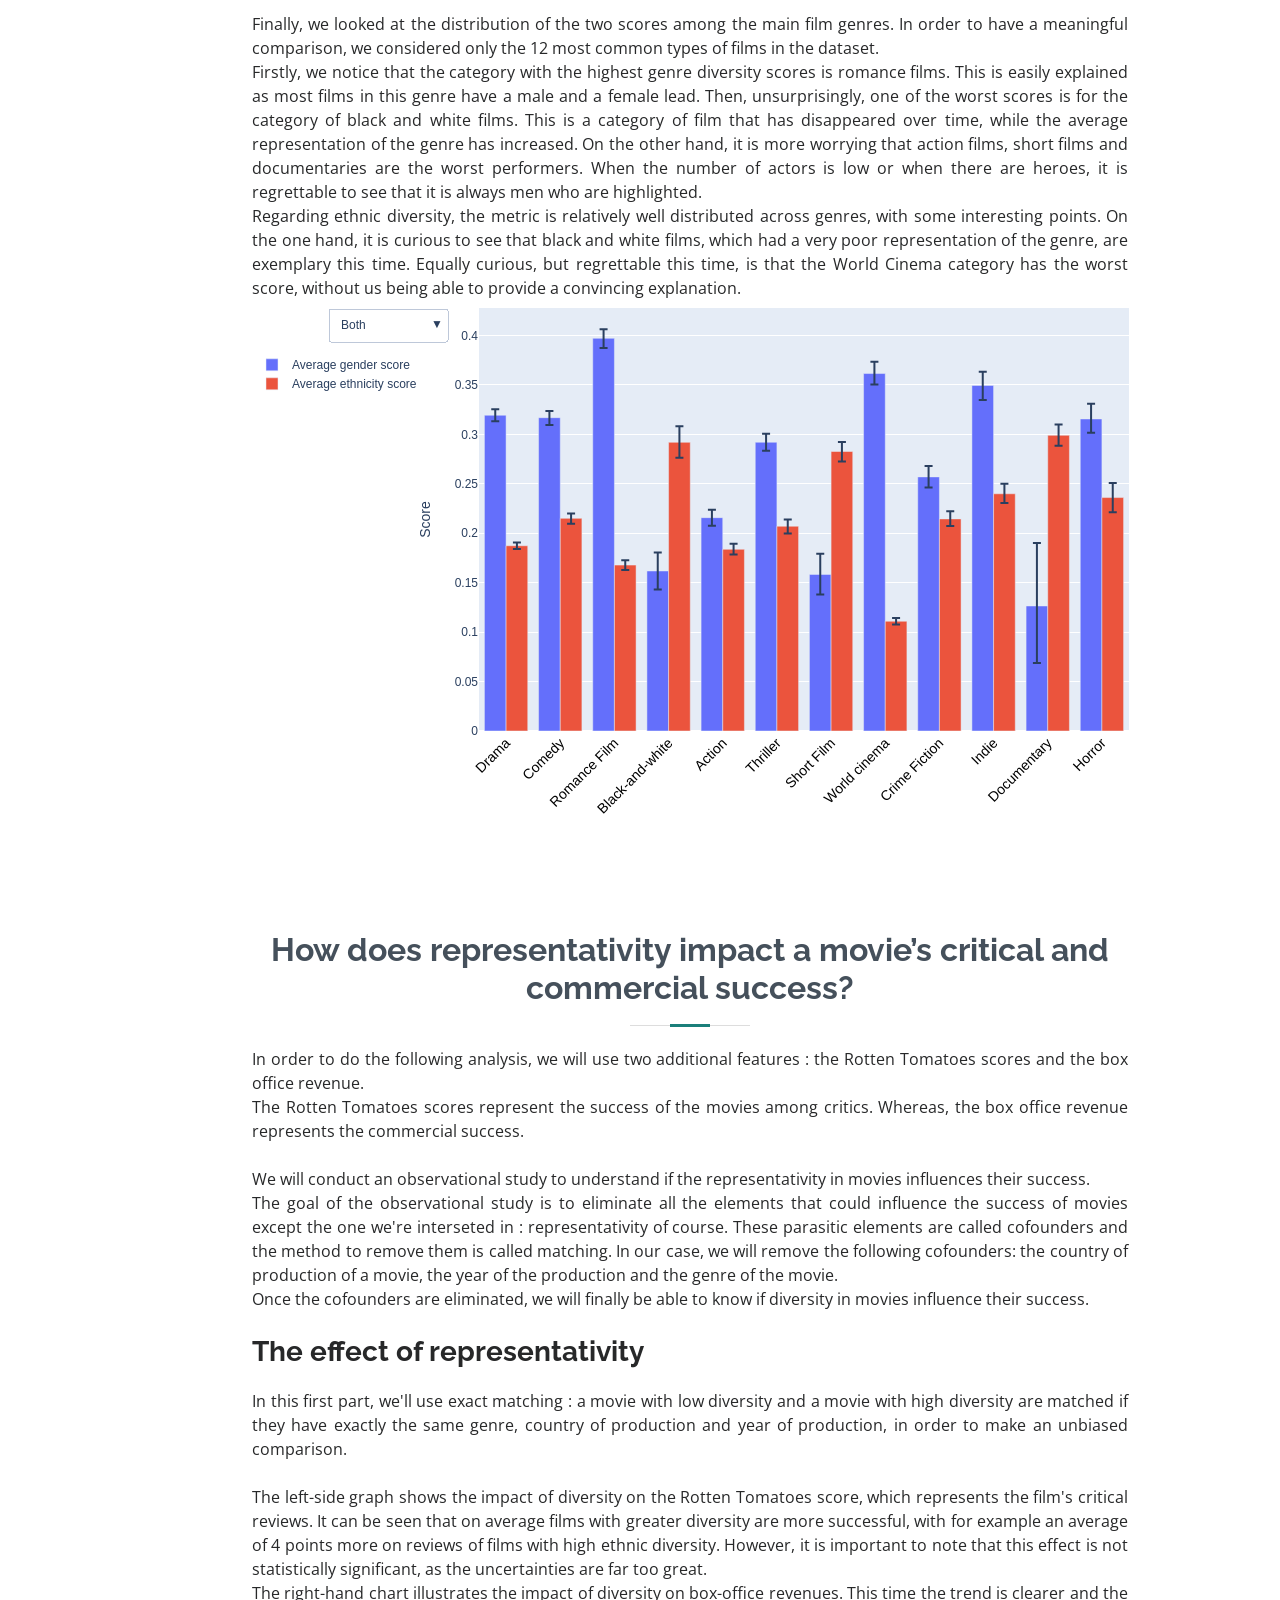
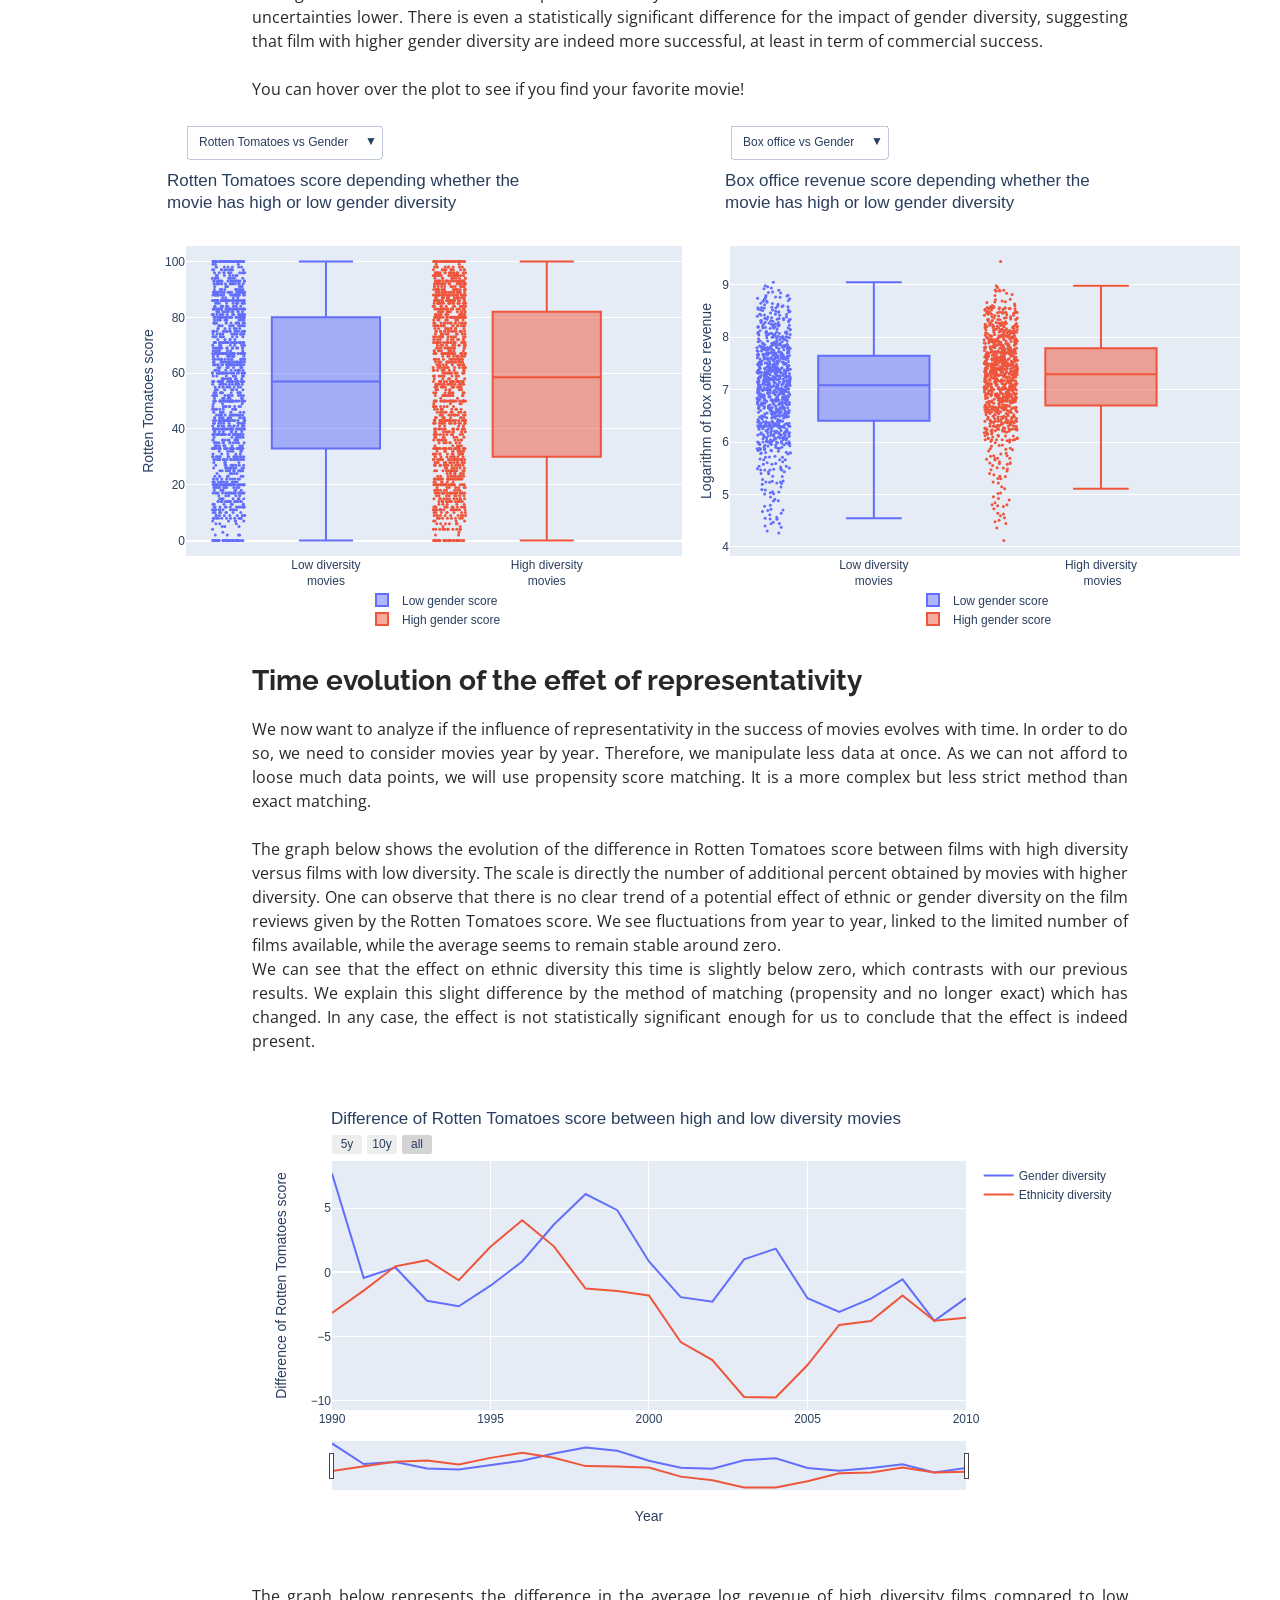
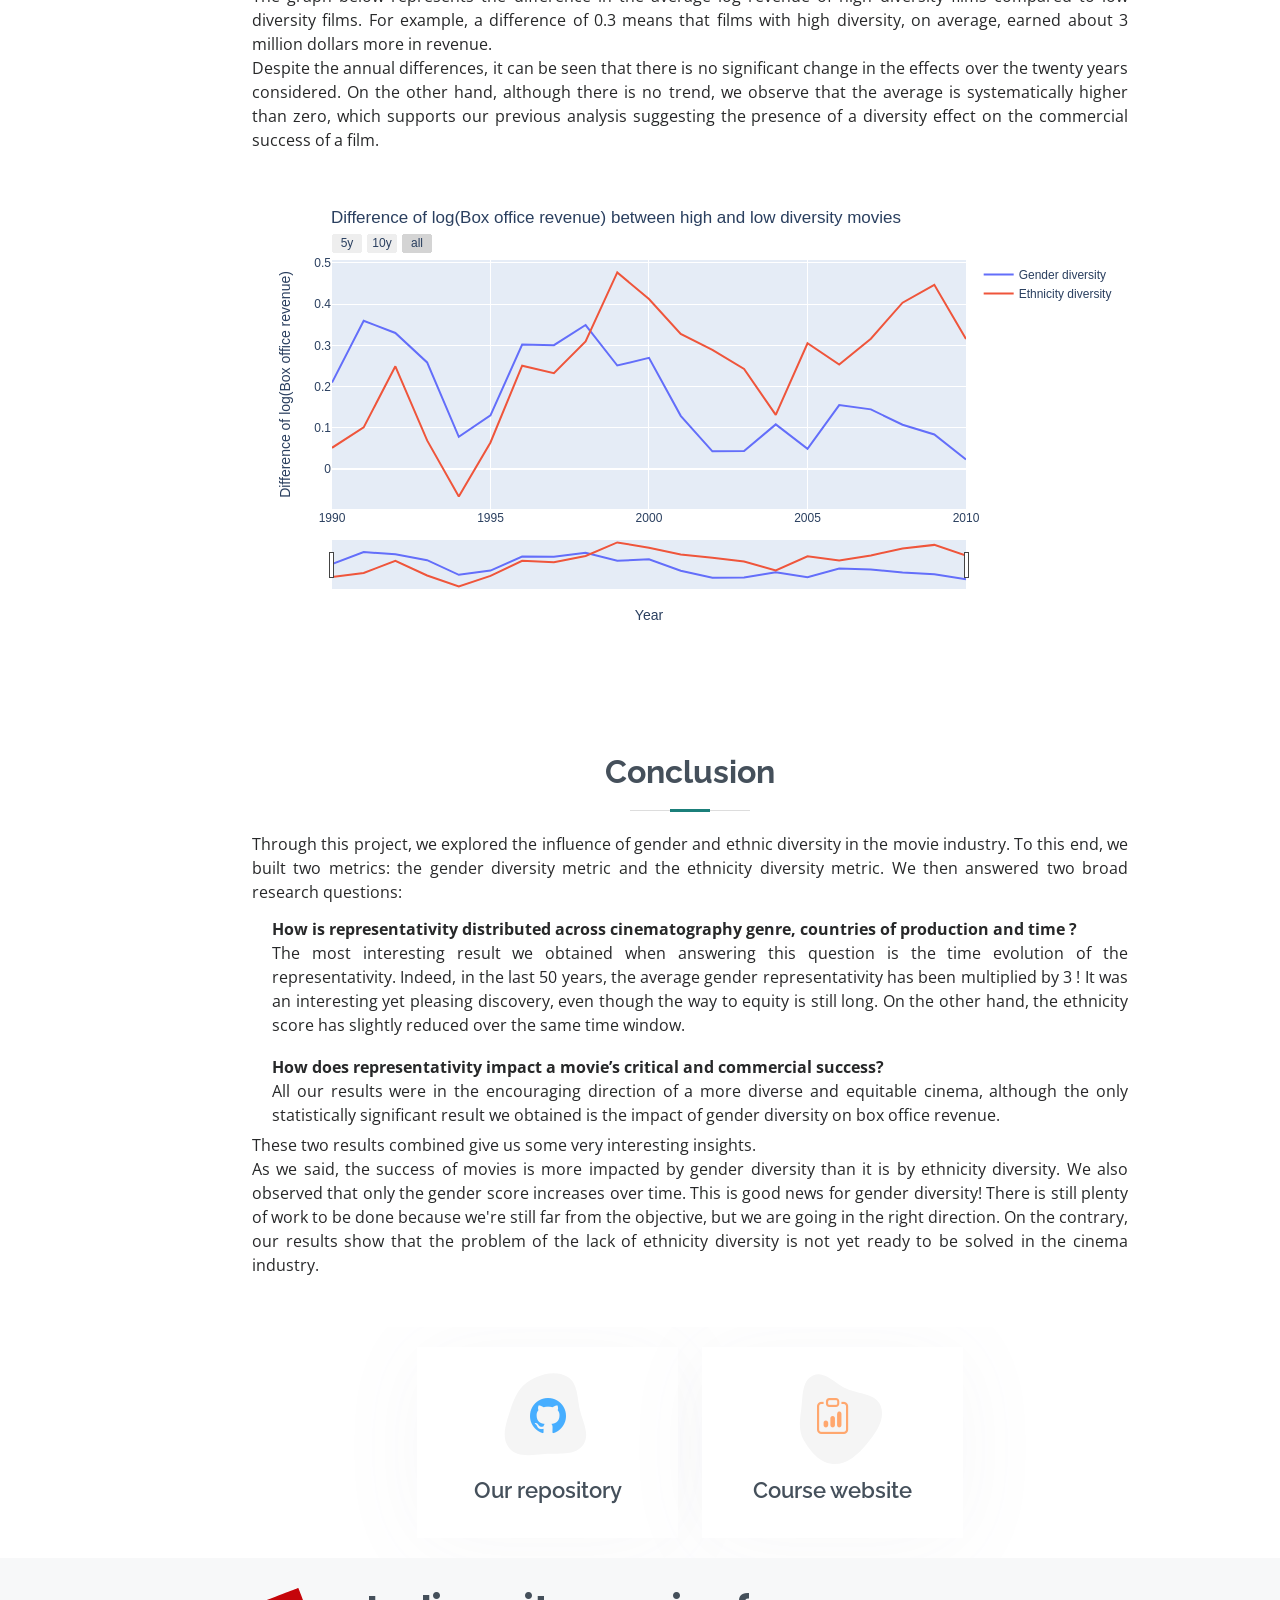
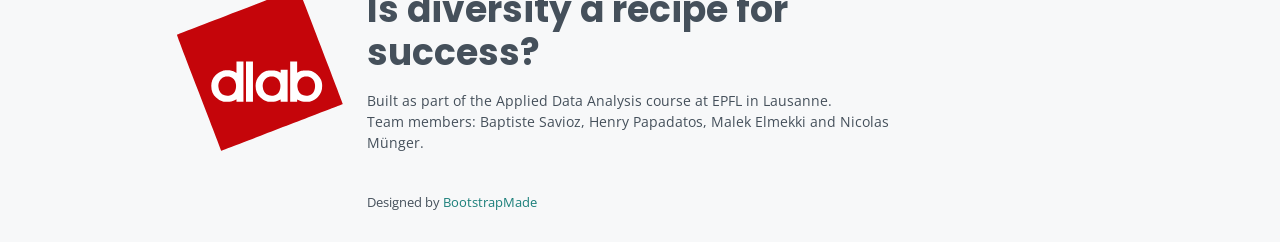
==== commit b3bcddd9: "merged cell" ====
--- a/index.html
+++ b/index.html
@@ -301,13 +301,7 @@
                 <td>South american</td>
               </tr>
               <tr>
-                <td></td>
-                <td></td>
-                <td></td>
-                <td></td>
-                <td></td>
-                <td></td>
-                <td></td>
+                <td colspan="7">...</td>
               </tr>
                 <!-- and so on... -->
             </tbody>
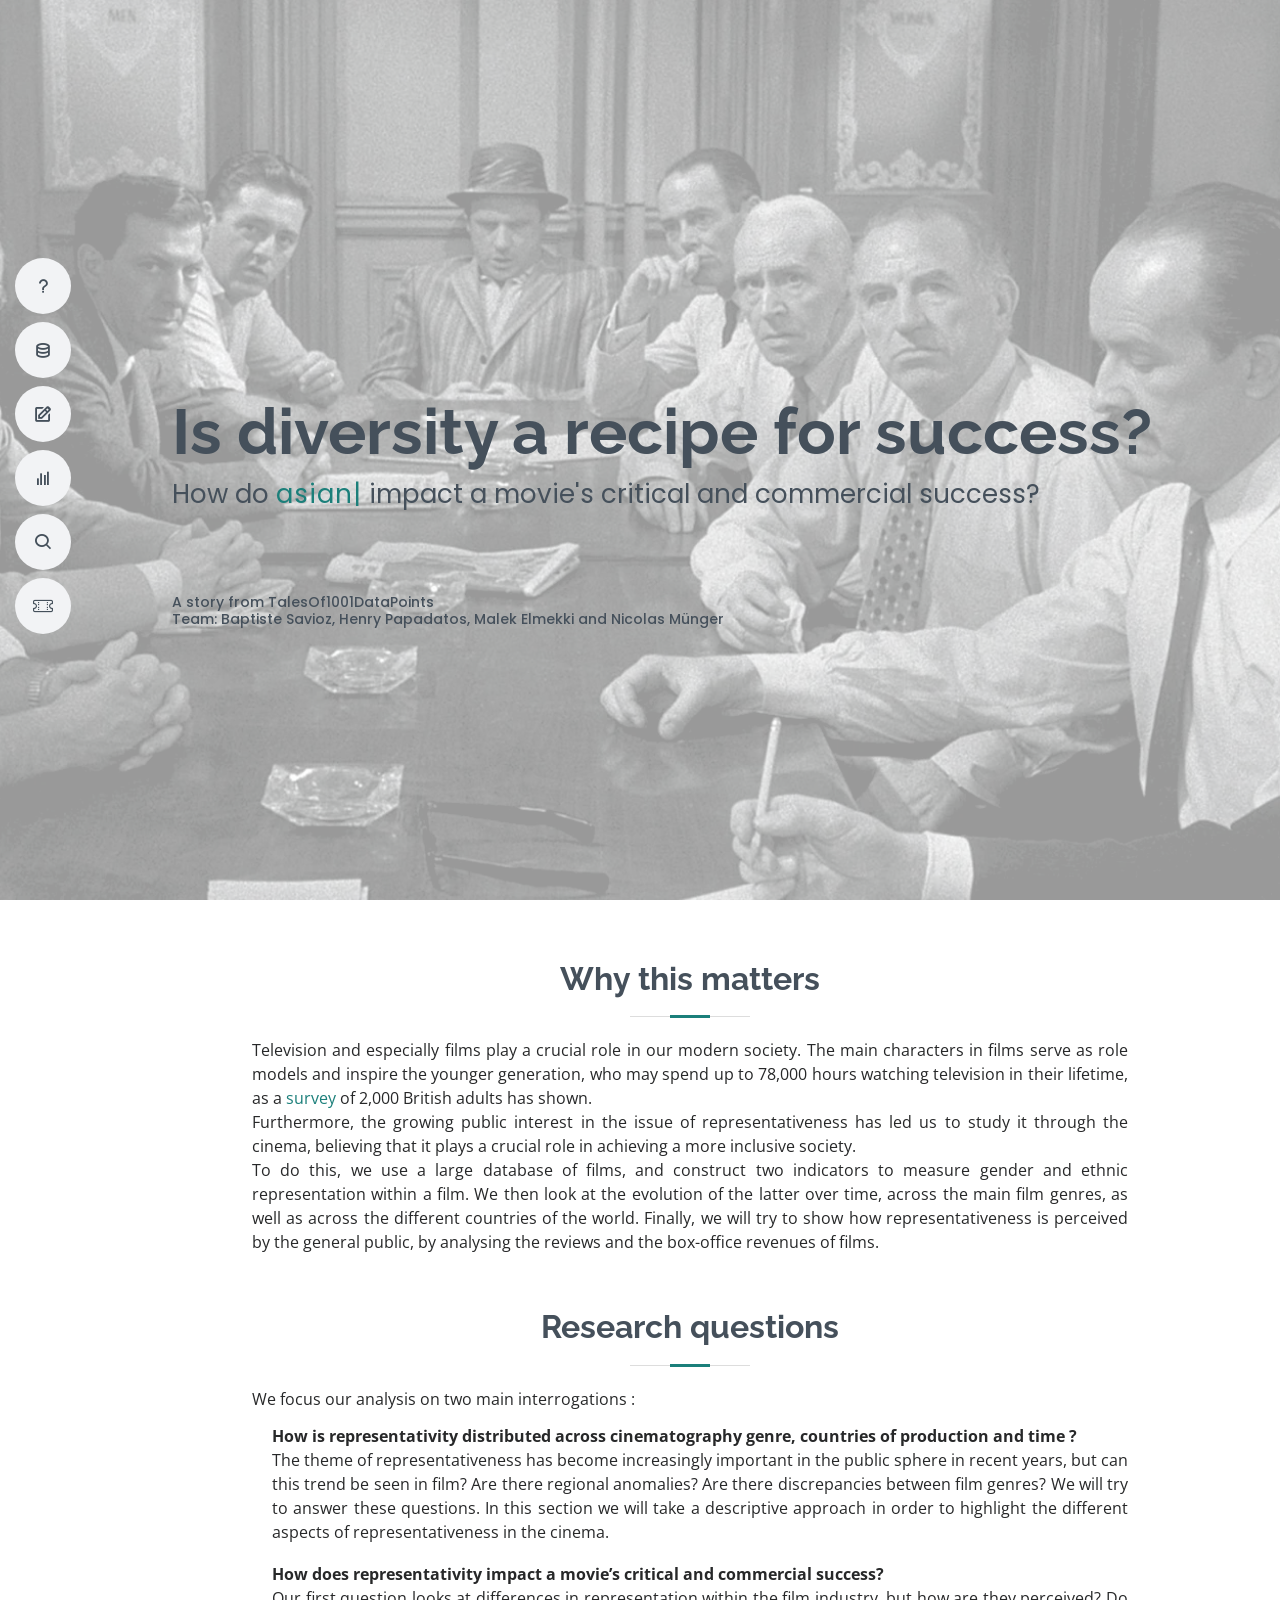
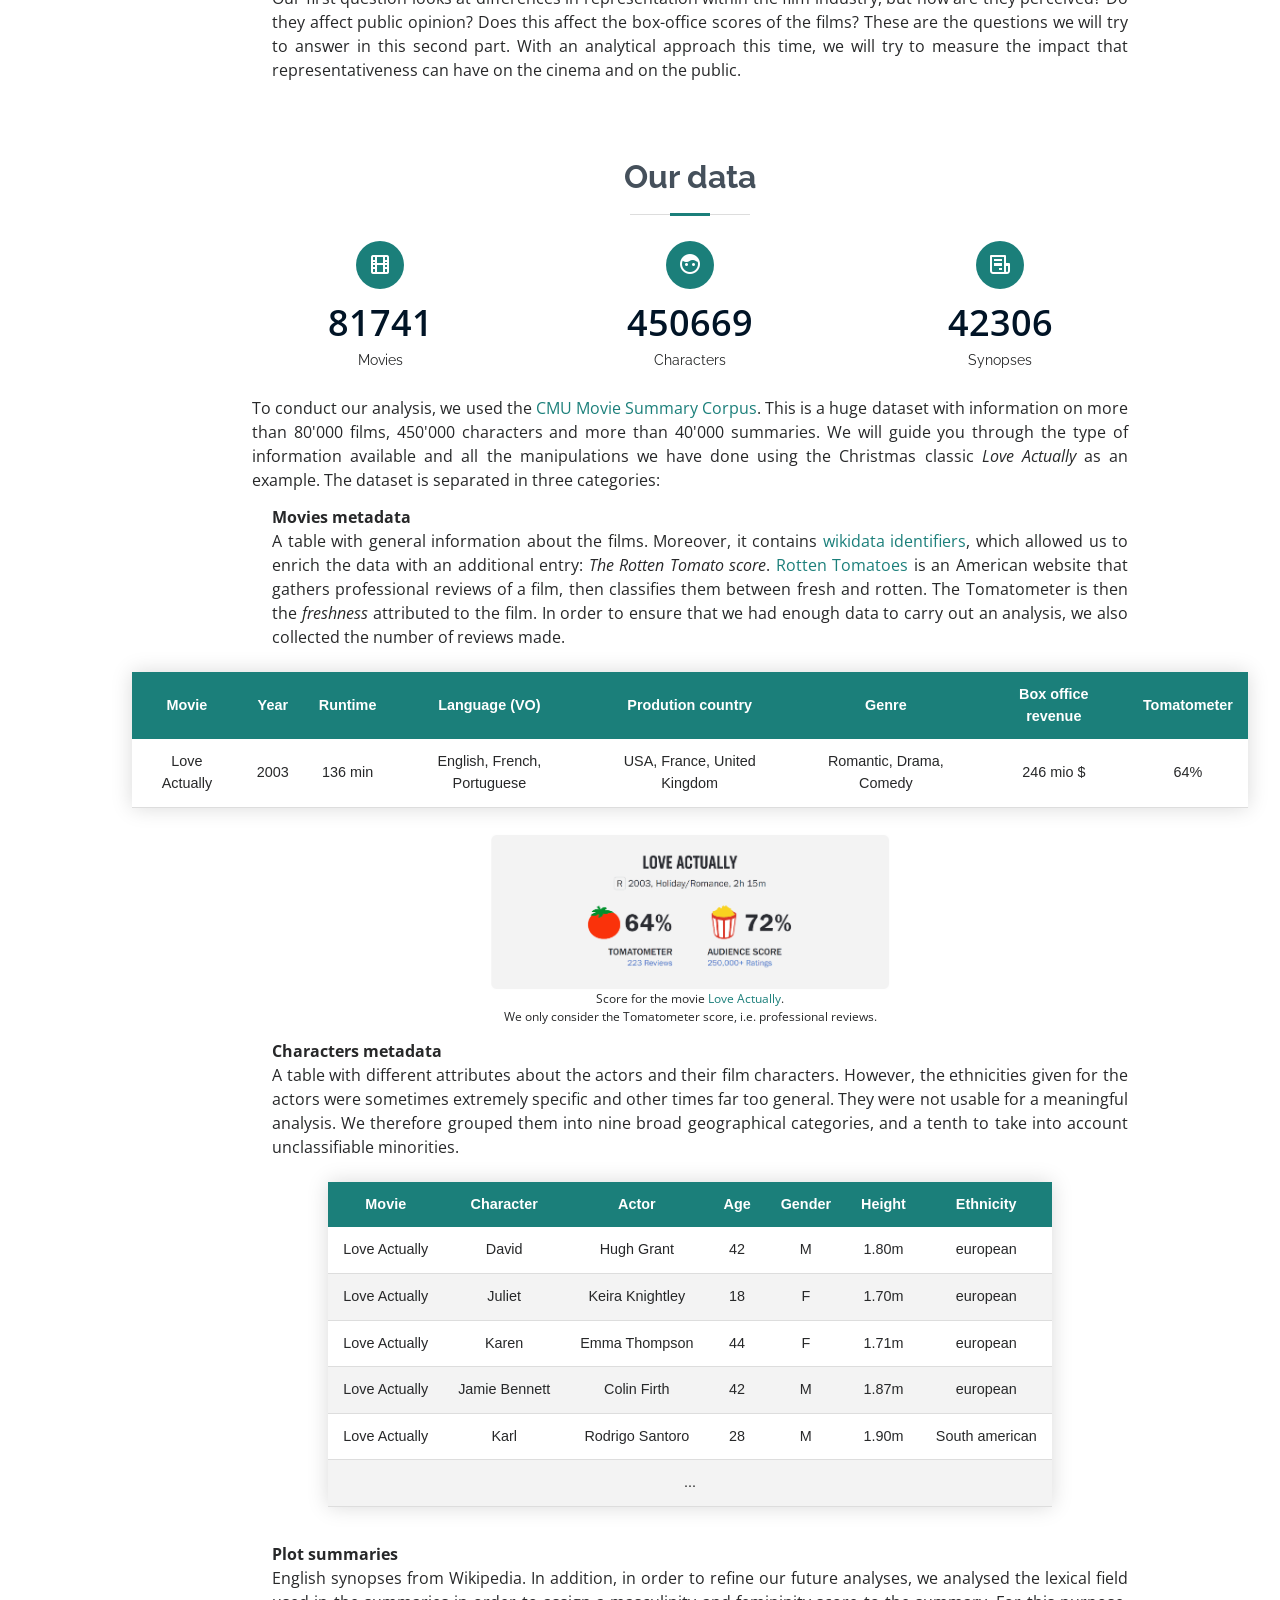
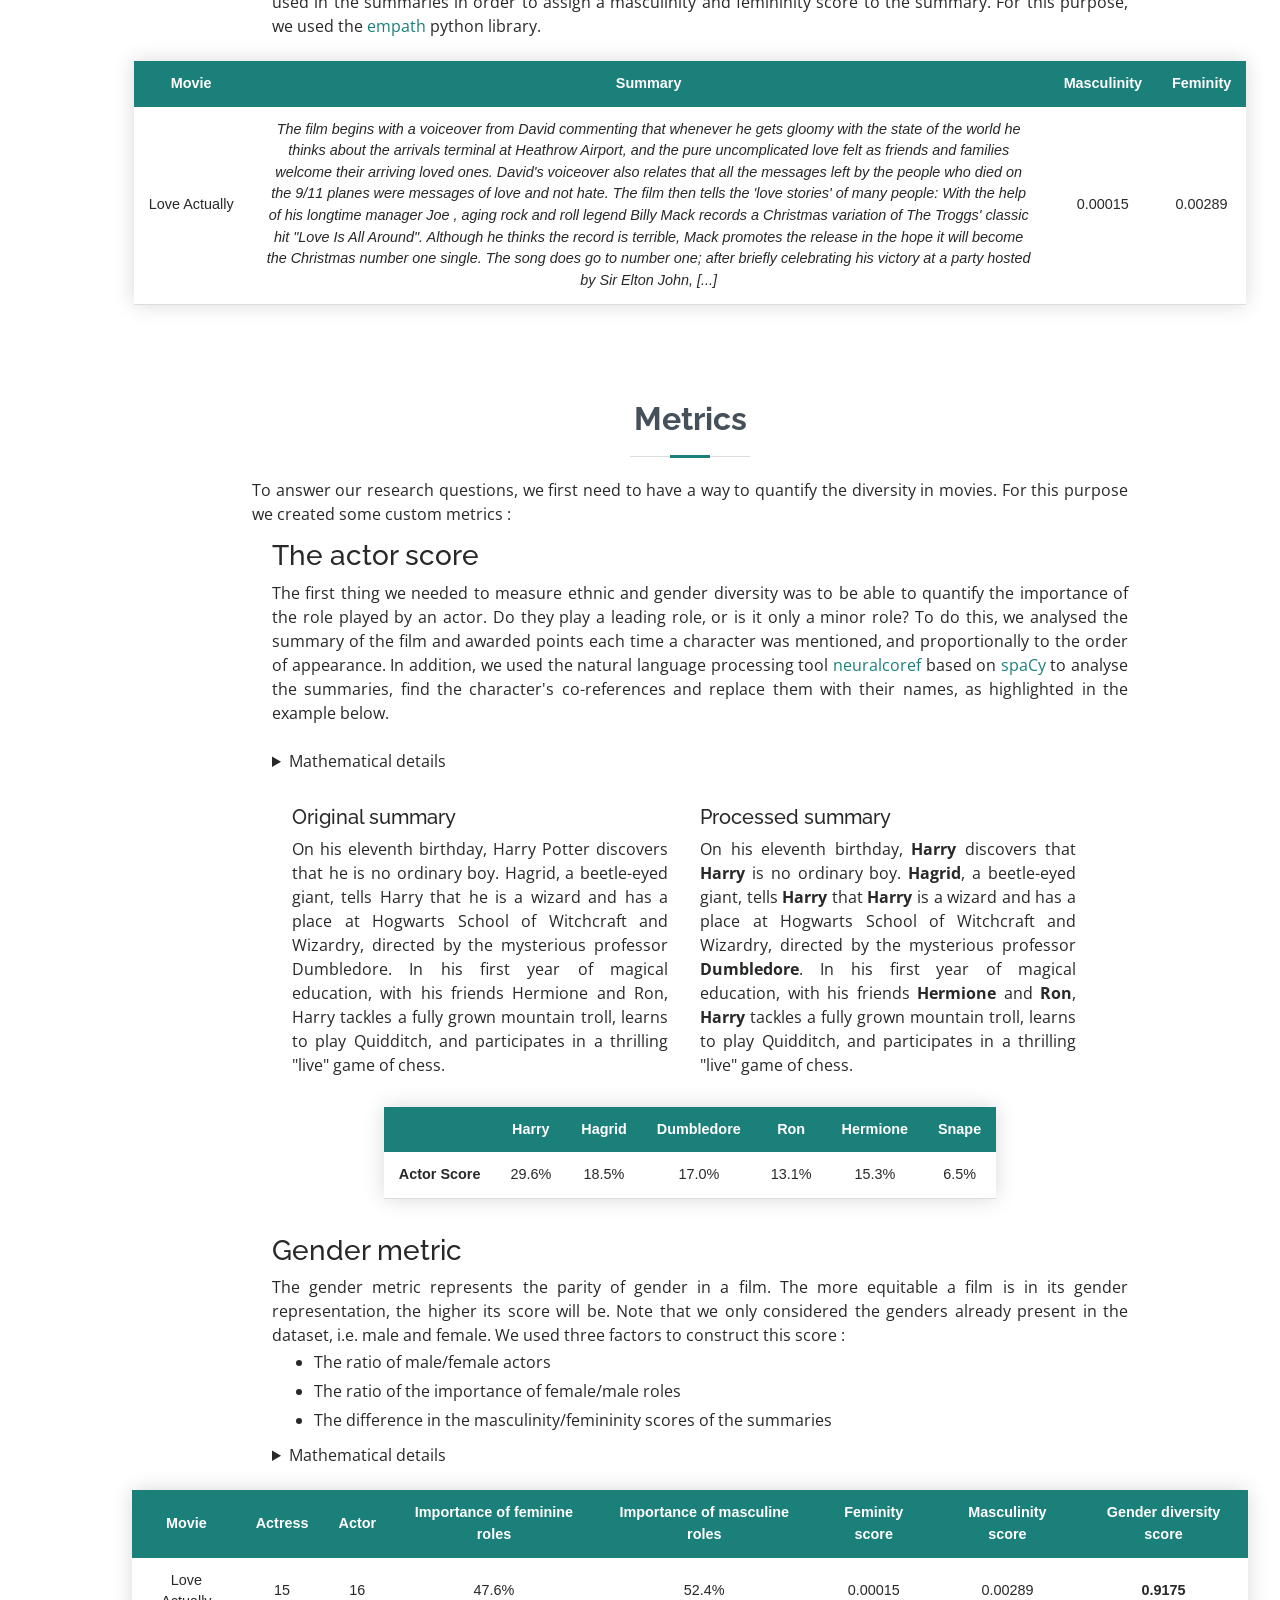
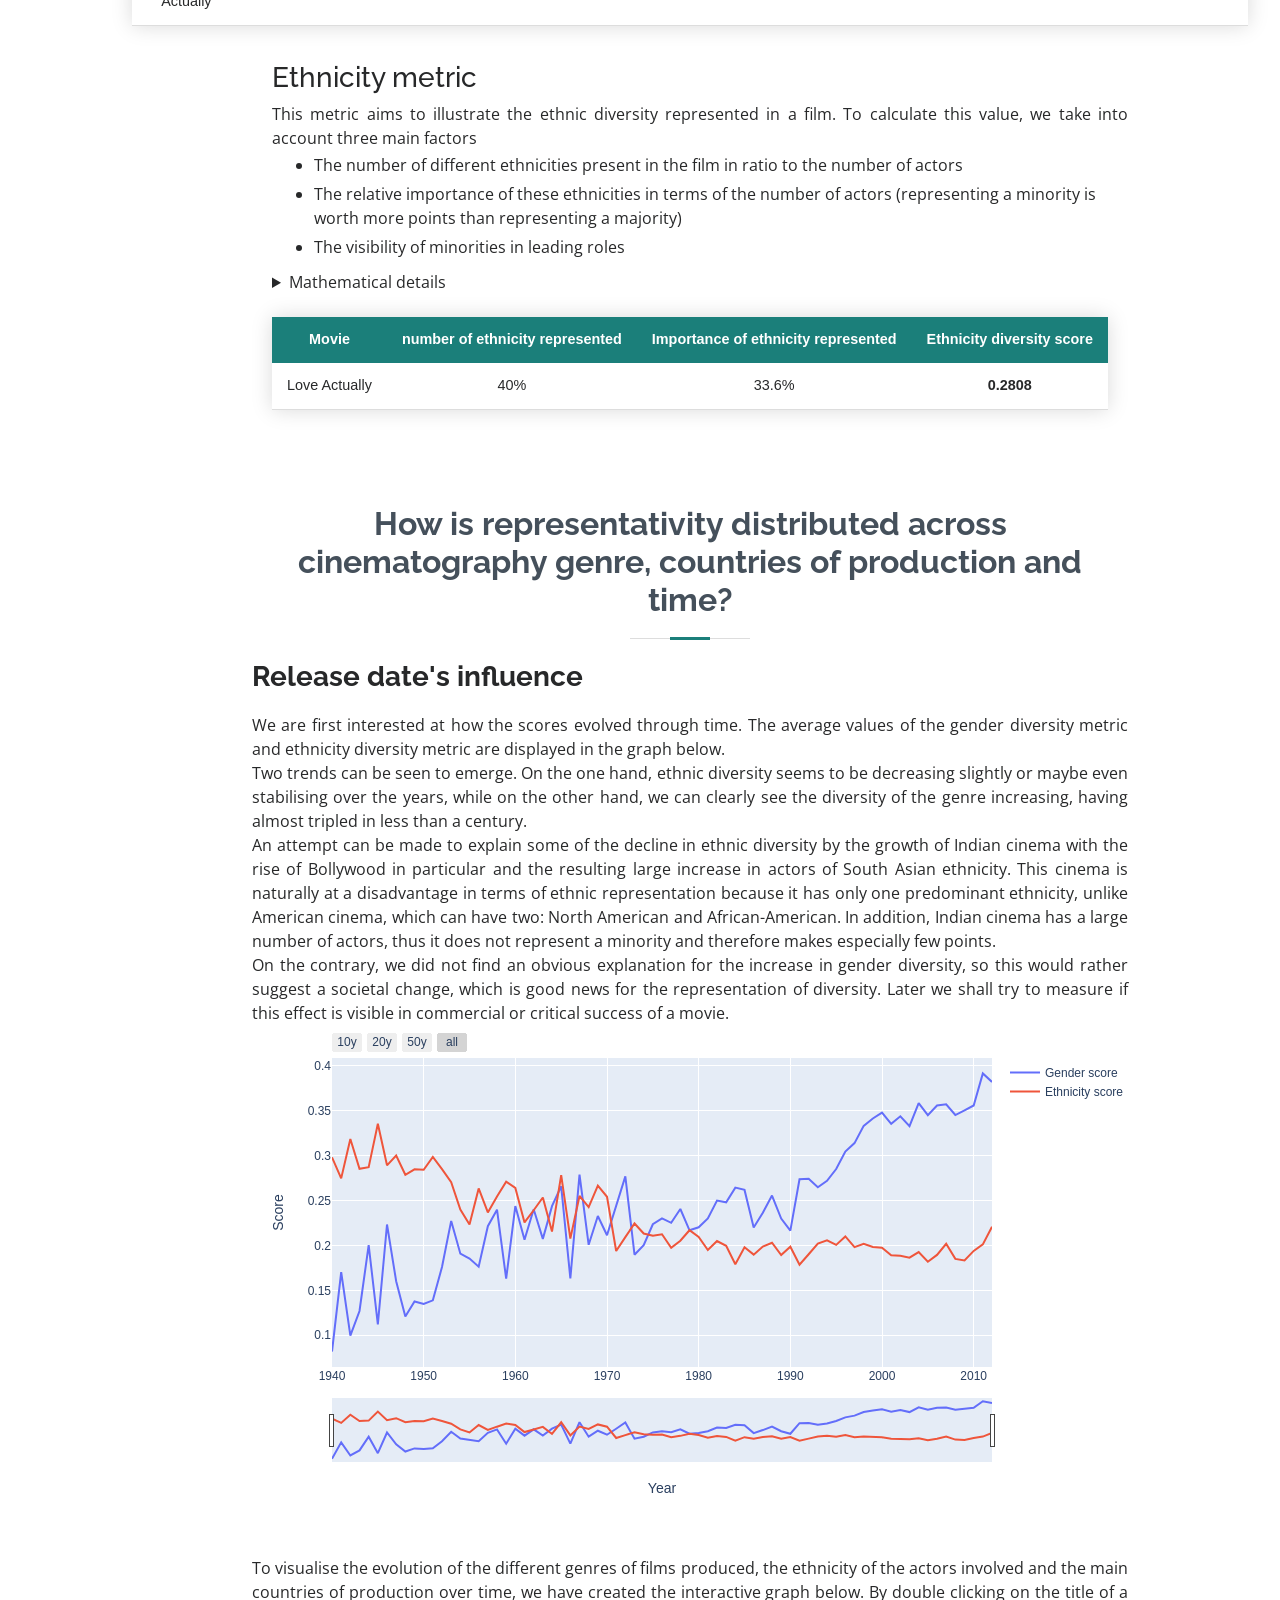
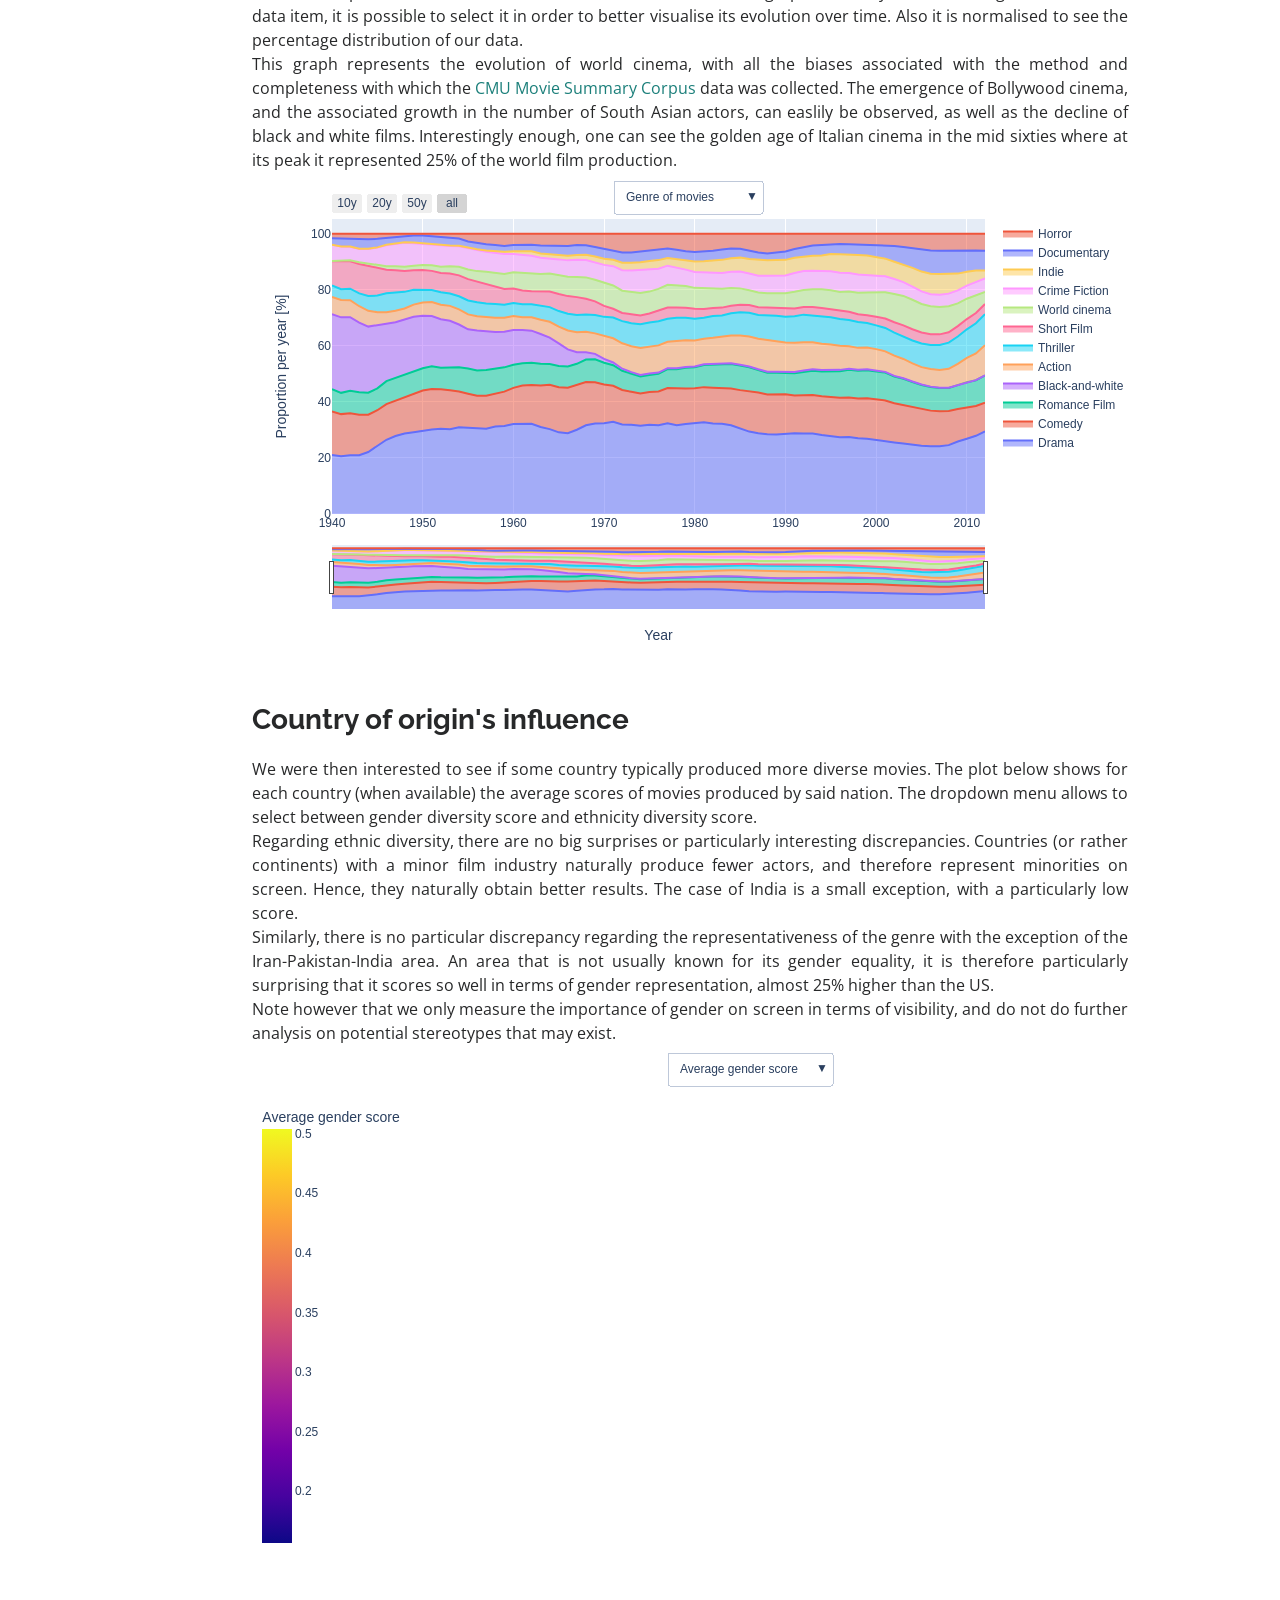
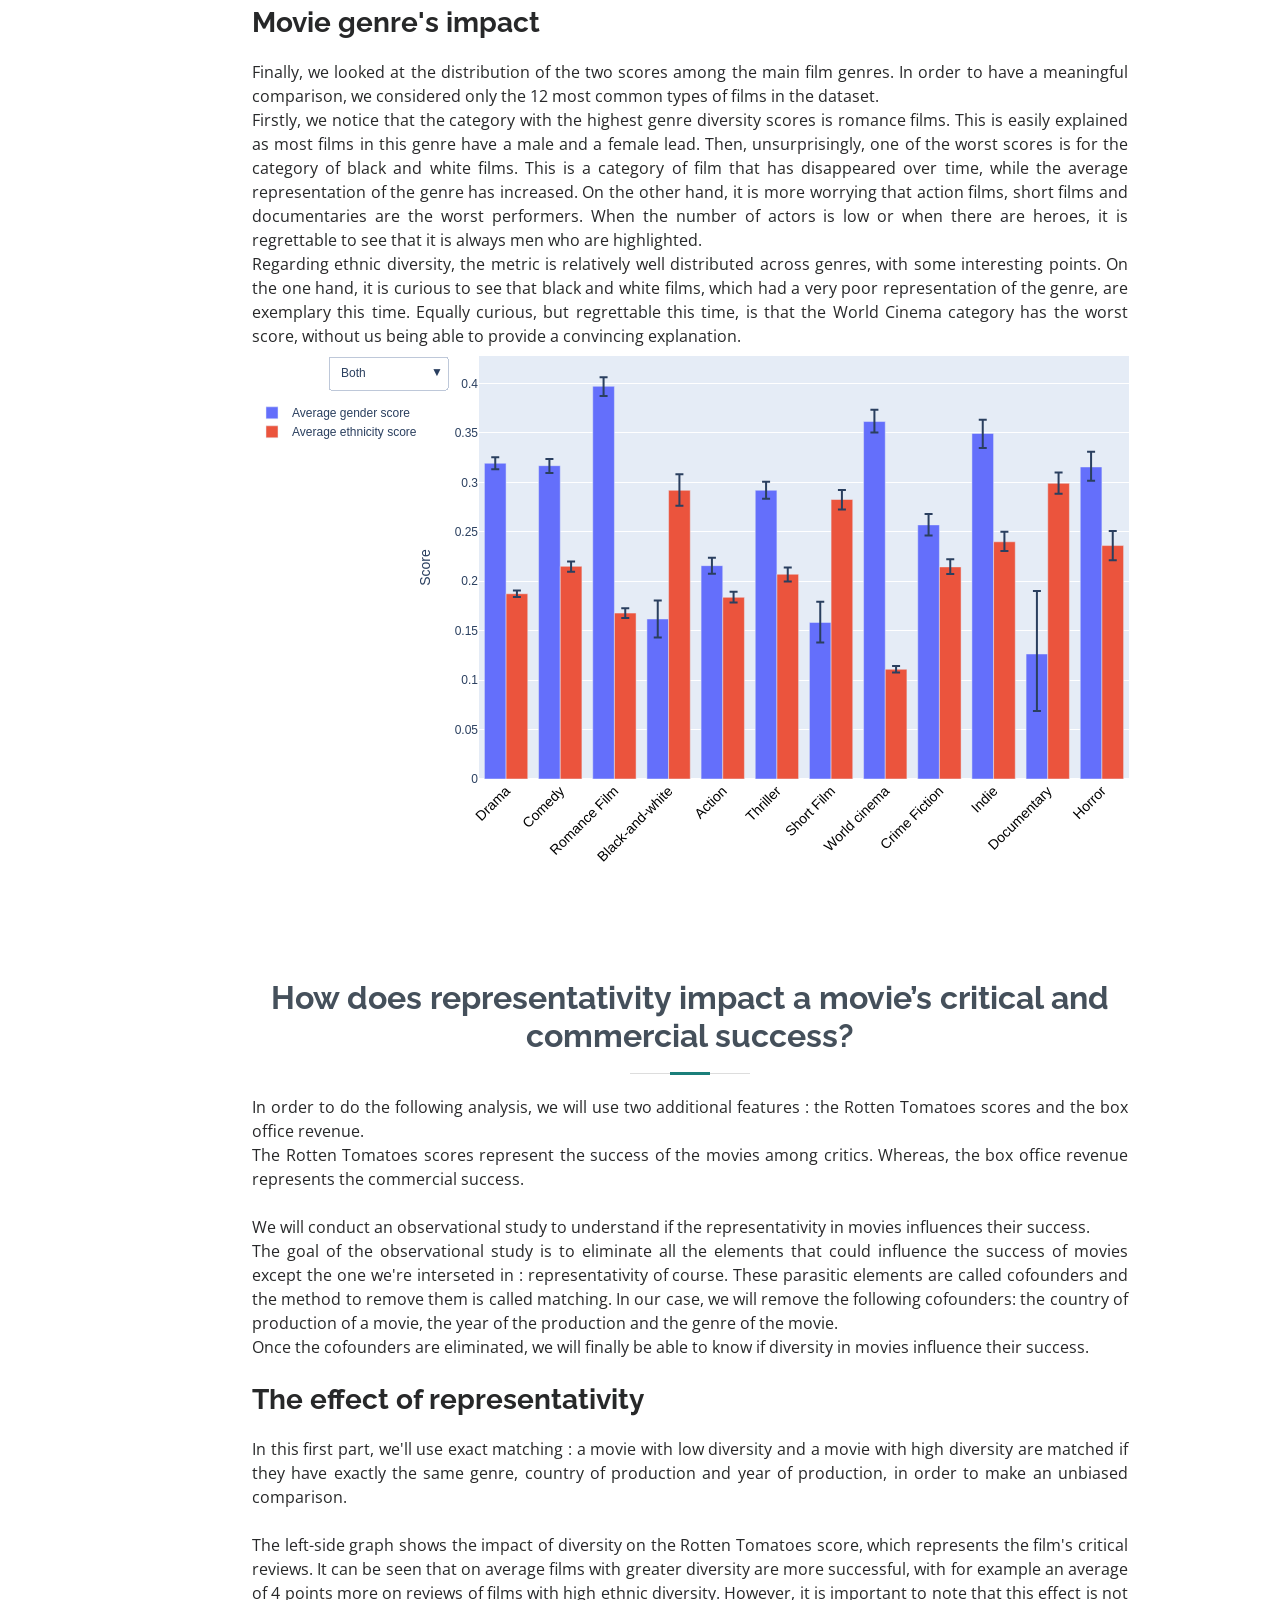
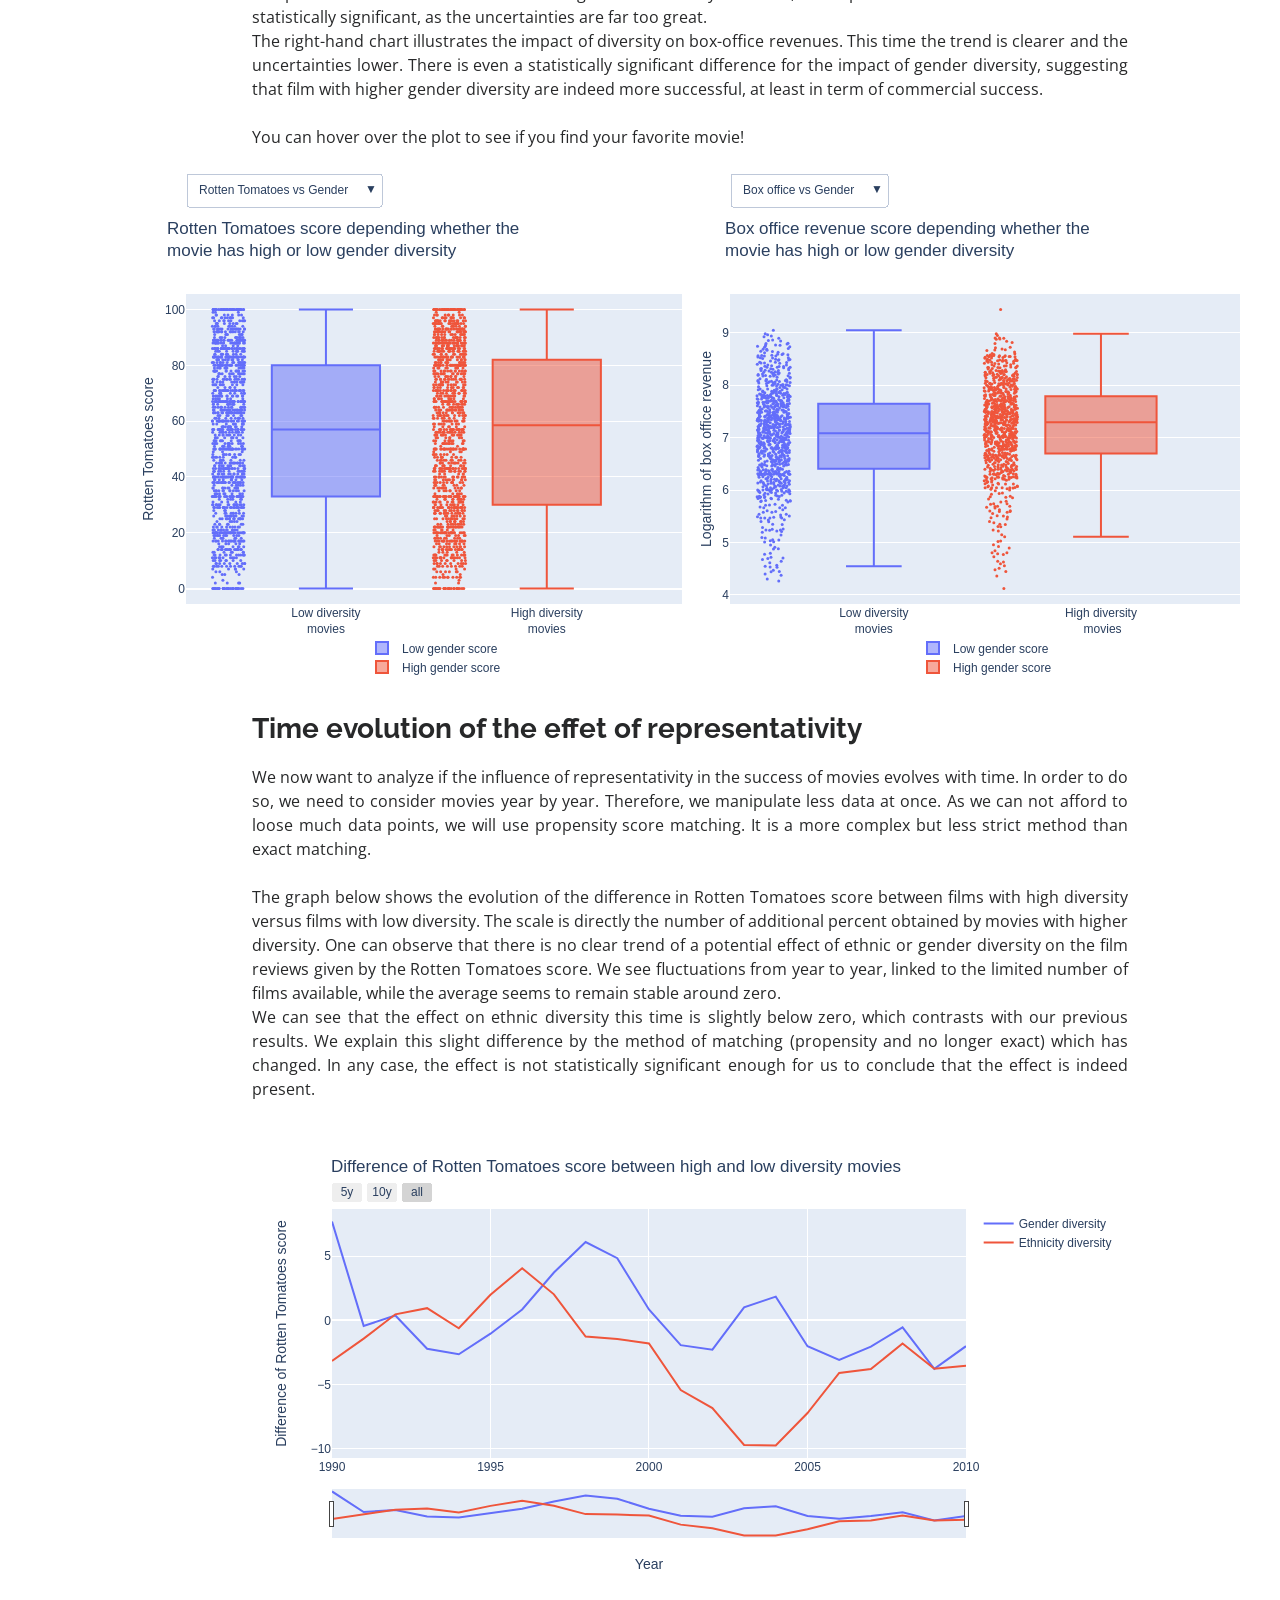
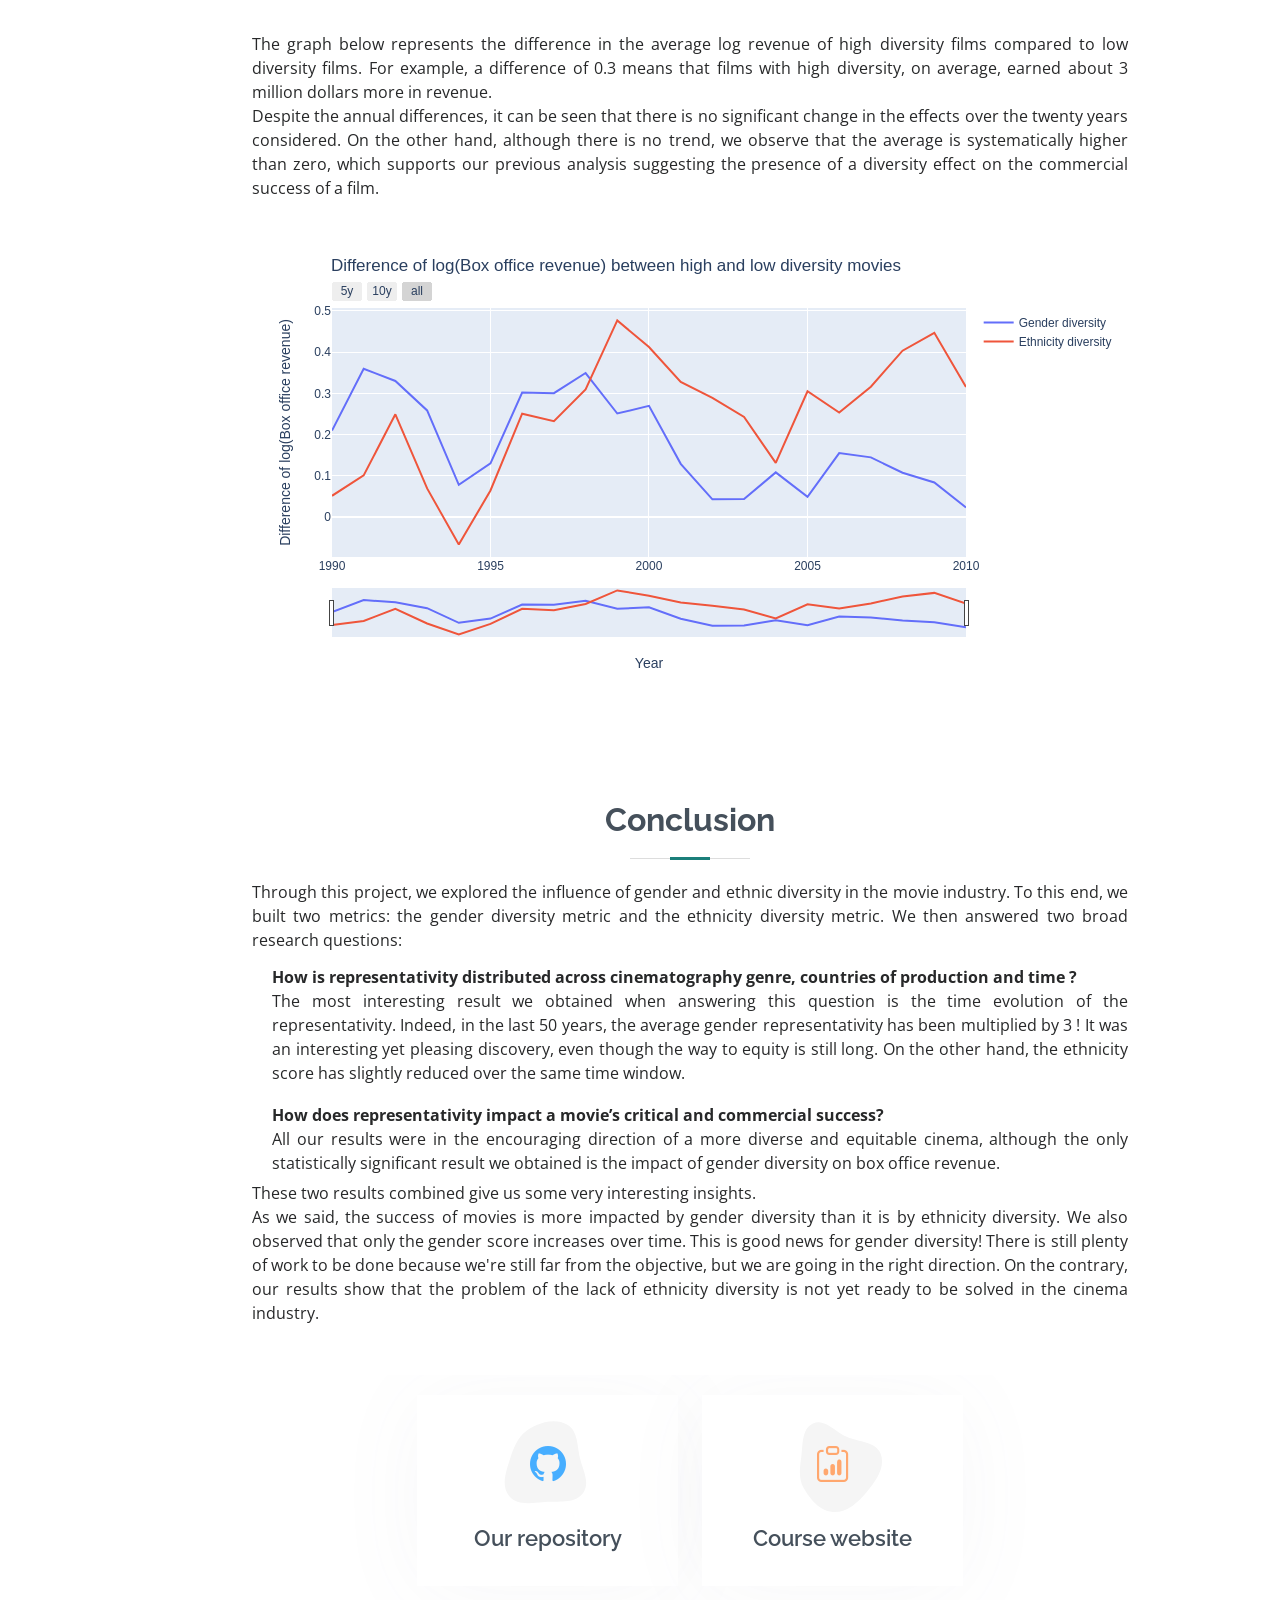
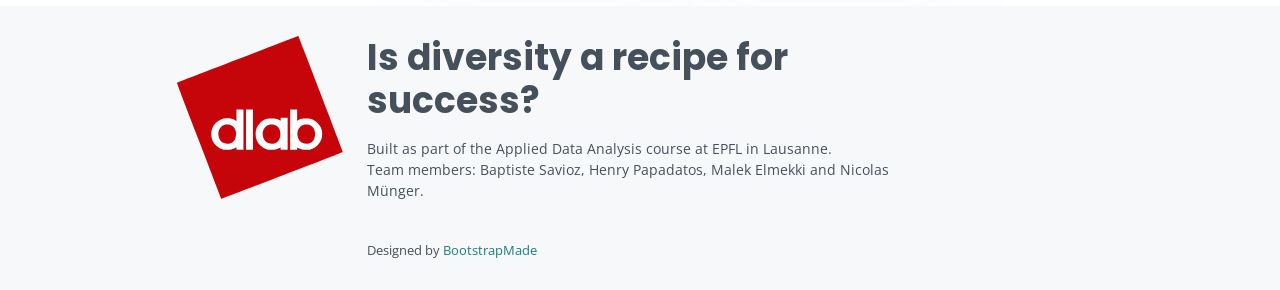
==== commit 0284dfab: "added math for actor score" ====
--- a/index.html
+++ b/index.html
@@ -380,7 +380,23 @@
               analysed the summary of the film and awarded points each time a character was mentioned, and proportionally 
               to the order of appearance. In addition, we used the natural language processing tool <a href="https://spacy.io/universe/project/neuralcoref">neuralcoref</a>
                based on <a href="https://spacy.io">spaCy</a> to analyse the summaries, find the character's
-              co-references and replace them with their names, as highlighted in the example below.
+              co-references and replace them with their names, as highlighted in the example below.<br> 
+              <br> 
+              <details>
+                <summary>Mathematical details</summary>
+                <p>
+                  We construct the actor score as follows:<br> 
+                  <dl>
+                    - Each character starts with 2 points (we will perform a logarithm and we did not want to have the case log(1) = 0).<br> <br>  
+                    - We then give additional points each time a character is referenced in the summary. 1 point if it is the last reference in the text, two points if it is the second last, etc.<br><br>  
+                    - We calculate the actor score for each character as follows: [log(number of points)]/[total points], in order to have :<br> <br> 
+                    <dl>
+                      1. actor score &#8712; [0,1]<br> 
+                      2. &#8721; actor score = 1<br> 
+                    </dl>                    
+                  </dl>
+                </p>
+              </details>
 
               <div style="display: flex; margin-left: 20px; margin-right: 20px; margin-bottom: 2em; margin-top: 2em;">
                 <div style="width: 50%; text-align: justify; margin-right: 2em;">
@@ -530,7 +546,7 @@
                 <br> 
                 &#8721; (min(p<sub>j</sub> - |&#8721; r<sub>jki</sub> - p<sub>j</sub>|,0)) : This term account for minority visibility in main roles.<br> 
                 <br> 
-                s<sub>i</sub> = [ (e<sub>i</sub>)/(min(e<sub>tot</sub>, a<sub>i</sub>)) + &#8721; p<sub>j</sub>+ &#8721; (max(p<sub>j</sub> - |&#8721; r<sub>jki</sub> - p<sub>j</sub>|,0)) ] / 3   <br> 
+                s<sub>i</sub> = [ (e<sub>i</sub> / min(e<sub>tot</sub>, a<sub>i</sub>)) + &#8721; p<sub>j</sub>+ &#8721; (max(p<sub>j</sub> - |&#8721; r<sub>jki</sub> - p<sub>j</sub>|,0)) ] / 3   <br> 
                 <br> 
                 ethnicity particluar score :<br> 
                 p<sub>j</sub> &#8712; [0,1] , p<sub>j</sub> is the largest for ethnicity that are the least represented.  <br> 
